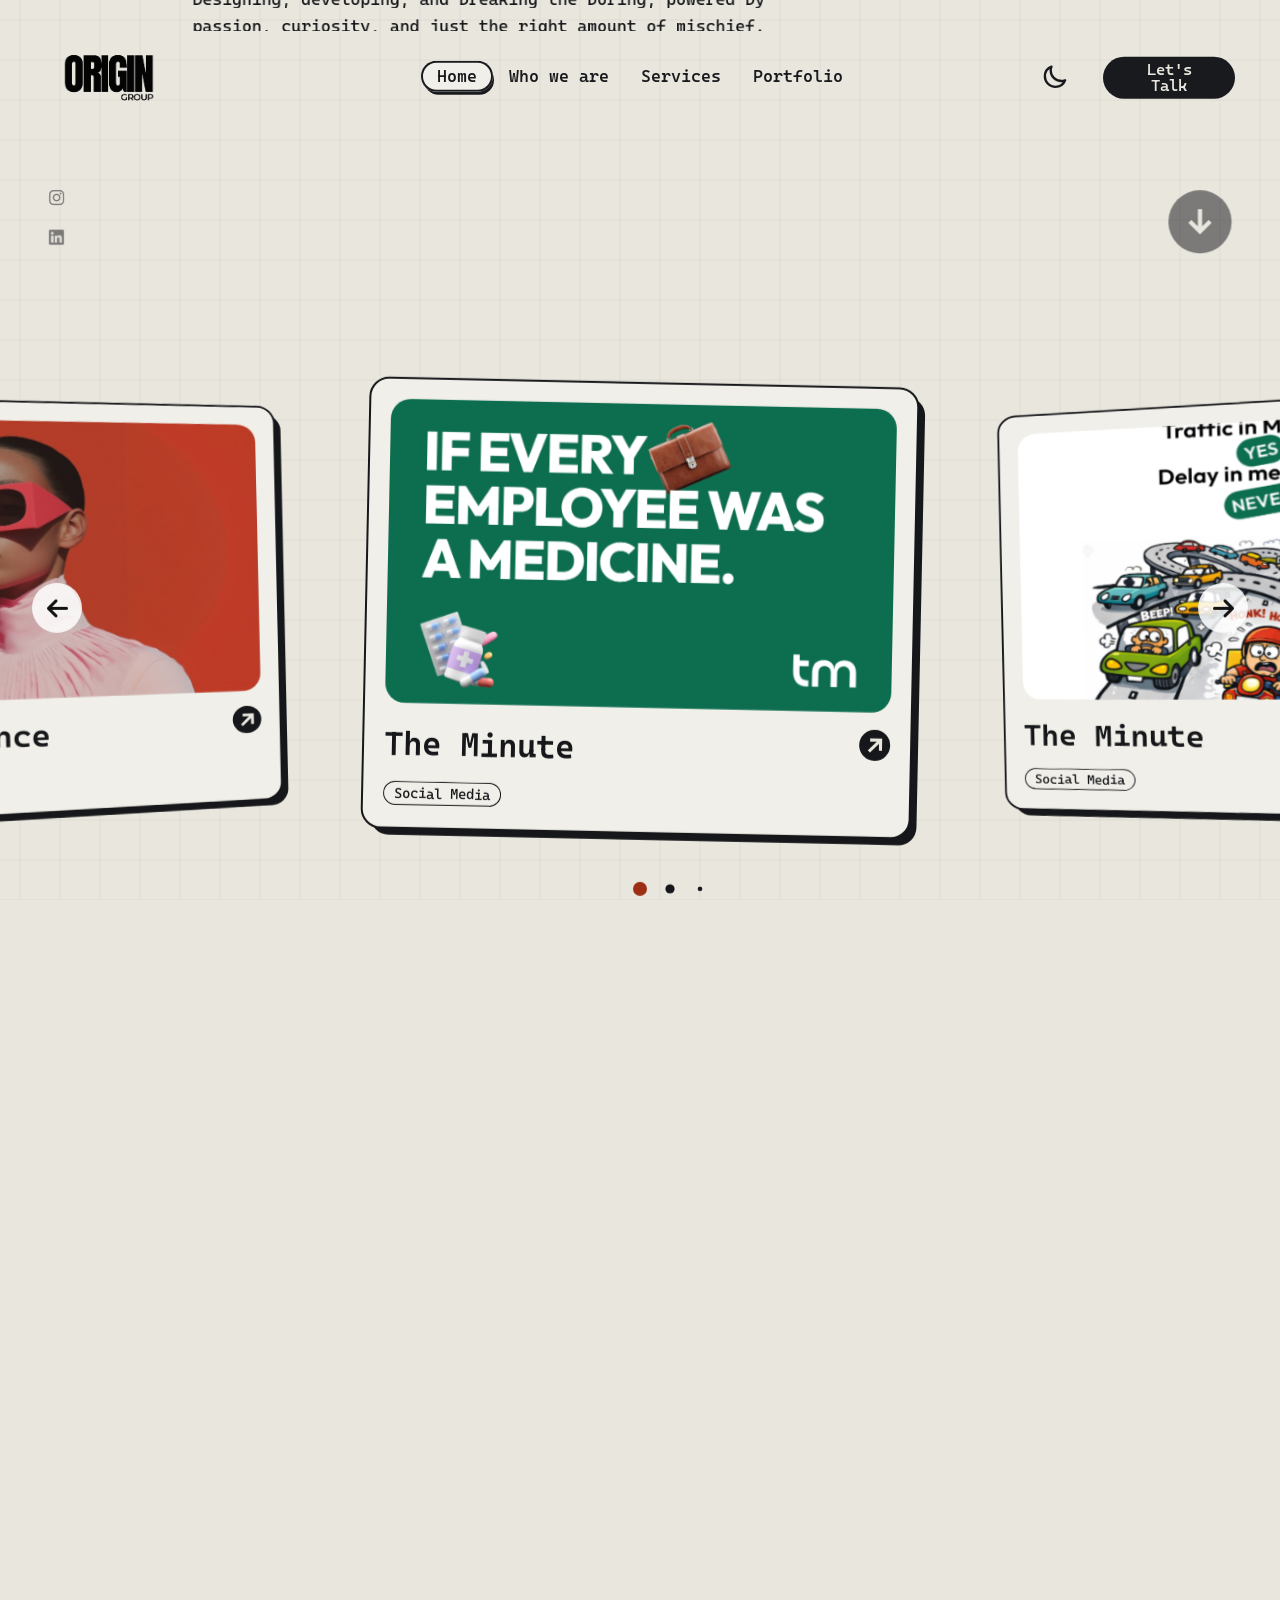
==== index.html @ a4a7948f "Initial commit" ====
<!DOCTYPE html>

<html lang="en">

<head>

	<!-- Title -->
	<title>Branding & Creative Agency in Mumbai | Origin Group</title>

	<!-- Meta -->
	<meta charset="utf-8">
	<meta name="title" content="Branding & Creative Agency in Mumbai | Origin Group">
	<meta name="description"
		content="Origin Group is a creative growth agency in Mumbai, blending branding, web design, SEO, and digital marketing to elevate brands and drive measurable growth.">
	<meta name="keywords"
		content="Creative Agency Mumbai, Branding Agency, UI UX Design Agency, Social Media Marketing Agency, Digital Marketing Agency Mumbai, Website Development Company, Best Creative Agency in Mumbai">

	<!-- Mobile Meta -->
	<meta name="viewport" content="width=device-width, initial-scale=1, shrink-to-fit=no">

	<meta name="google-site-verification" content="oLWaTFaHwxaV_ddoBIVTbAMyzyRZaG8RXQToFwlbGrQ" />

	<script type="application/ld+json">
{
  "@context": "https://schema.org",
  "@type": "Organization",
  "name": "Origin Group",
  "url": "https://origingroup.agency/",
  "logo": "https://origingroup.agency/assets/img/logo/OG%20Logo%20B.png",
  "contactPoint": {
    "@type": "ContactPoint",
    "telephone": "+918779620308",
    "contactType": "customer service",
    "contactOption": "TollFree",
    "areaServed": "IN",
    "availableLanguage": ["en","Hindi"]
  },
  "sameAs": [
    "https://www.instagram.com/origingroupin/",
    "https://www.linkedin.com/showcase/origingroupin/"
  ]
}
</script>





	<link rel="shortcut icon" href="/assets/img/ogfav.png" type="image/x-icon">
	<link rel="icon" href="/assets/img/ogfav.png" type="image/x-icon">

	<!-- Google fonts (https://fonts.google.com/) -->
	<link rel="preconnect" href="https://fonts.googleapis.com">
	<link rel="preconnect" href="https://fonts.gstatic.com" crossorigin>
	<link href="https://fonts.googleapis.com/css2?family=Cascadia+Mono:wght@200..700&display=swap" rel="stylesheet">
	<!-- Body font -->

	<!-- Libs and Plugins CSS -->
	<link rel="stylesheet" href="assets/vendor/fontawesome/css/all.min.css">
	<!-- Font Icons CSS (https://fontawesome.com) Free version! -->
	<link rel="stylesheet" href="assets/vendor/fancybox/css/fancybox.css">
	<!-- Fancybox (lightbox) JS (https://fancyapps.com/) -->
	<link rel="stylesheet" href="assets/vendor/swiper/css/swiper-bundle.min.css">
	<!-- Swiper CSS (https://swiperjs.com/) -->

	<!-- Master CSS -->
	<link rel="stylesheet" href="assets/css/helper.css">
	<link rel="stylesheet" href="assets/css/elements.css">
	<link rel="stylesheet" href="assets/css/theme.css">

	<!-- Light style CSS -->
	<link rel="stylesheet" href="assets/css/theme-dark.css">

</head>


<body id="body" class="tt-transition tt-magic-cursor tt-smooth-scroll"
	style="--tt-bg-pattern: url('../img/bg-pattern.png');">


	<main id="body-inner">

		<div id="tt-page-transition">
			<div class="tt-ptr-overlay-top"></div>
			<div class="tt-ptr-overlay-bottom"></div>
			<div class="tt-ptr-preloader">
				<div class="tt-ptr-prel-content">
					<img src="assets/img/logo/OG Logo W.png" class="tt-ptr-prel-image" alt="Logo">
				</div>
			</div>
		</div>

		<div id="magic-cursor">
			<div id="ball"></div>
		</div>


		<div id="tt-content-wrap">


			<header id="tt-header" class="tt-header-alter tt-header-scroll tt-header-filled">
				<div class="tt-header-inner">

					<div class="tt-header-col tt-header-col-left">

						<div class="tt-logo">
							<a href="index.html" class="tt-magnetic-item">
								<img src="assets/img/logo/OG Logo W.png" class="tt-logo-light" alt="Logo">
								<img src="assets/img/logo/OG Logo B.png" class="tt-logo-dark" alt="Logo">
							</a>
						</div>

					</div>

					<div class="tt-header-col tt-header-col-center">

						<nav class="tt-main-menu tt-m-menu-center">
							<div class="tt-main-menu-holder">
								<div class="tt-main-menu-inner">
									<div class="tt-main-menu-content">

										<ul class="tt-main-menu-list">

											<li class="active"><a href="/index.html">Home</a></li>
											<li><a href="/who-we-are.html">Who we are</a></li>
											<li><a href="/services.html">Services</a></li>
											<li><a href="/portfolio.html">Portfolio</a></li>


										</ul>

									</div>
								</div>
							</div>

						</nav>

					</div>

					<div class="tt-header-col tt-header-col-right">

						<!-- Begin mobile menu toggle button (for "tt-main-menu") -->
						<div id="tt-m-menu-toggle-btn-wrap">
							<div class="tt-m-menu-toggle-btn-text">
								<span class="tt-m-menu-text-menu">Menu</span>
								<span class="tt-m-menu-text-close">Close</span>
							</div>
							<div class="tt-m-menu-toggle-btn-holder">
								<a href="#" class="tt-m-menu-toggle-btn"><span></span></a>
							</div>
						</div>
						<!-- End mobile menu toggle button -->

						<!-- Begin header button (hidden on small screens!) -->
						<a href="/contact.html" class="tt-btn tt-btn-secondary hide-from-xlg tt-magnetic-item">
							<span data-hover="Let's Talk">Let's Talk</span>
						</a>
						<!-- End header button -->

						<!-- Begin style switch button -->
						<div class="tt-style-switch">
							<div class="tt-style-switch-inner tt-magnetic-item">
								<div class="tt-stsw-light">
									<svg viewBox="0 0 24 24" fill="none" xmlns="http://www.w3.org/2000/svg">
										<path
											d="M3.32031 11.6835C3.32031 16.6541 7.34975 20.6835 12.3203 20.6835C16.1075 20.6835 19.3483 18.3443 20.6768 15.032C19.6402 15.4486 18.5059 15.6834 17.3203 15.6834C12.3497 15.6834 8.32031 11.654 8.32031 6.68342C8.32031 5.50338 8.55165 4.36259 8.96453 3.32996C5.65605 4.66028 3.32031 7.89912 3.32031 11.6835Z"
											stroke-width="2" stroke-linecap="round" stroke-linejoin="round"></path>
									</svg>
								</div>
								<div class="tt-stsw-dark">
									<svg viewBox="0 0 24 24" fill="none" xmlns="http://www.w3.org/2000/svg">
										<circle cx="12" cy="12" r="5" stroke-width="2"></circle>
										<path d="M12 2V4" stroke-width="2" stroke-linecap="round"></path>
										<path d="M12 20V22" stroke-width="2" stroke-linecap="round"></path>
										<path d="M4 12L2 12" stroke-width="2" stroke-linecap="round"></path>
										<path d="M22 12L20 12" stroke-width="2" stroke-linecap="round"></path>
										<path d="M19.7778 4.22266L17.5558 6.25424" stroke-width="2"
											stroke-linecap="round"></path>
										<path d="M4.22217 4.22266L6.44418 6.25424" stroke-width="2"
											stroke-linecap="round"></path>
										<path d="M6.44434 17.5557L4.22211 19.7779" stroke-width="2"
											stroke-linecap="round"></path>
										<path d="M19.7778 19.7773L17.5558 17.5551" stroke-width="2"
											stroke-linecap="round"></path>
									</svg>
								</div>
							</div>
						</div>
						<!-- End style switch button -->

					</div> <!-- /.header-col -->
				</div> <!-- /.header-inner -->
			</header>
			<!-- End header -->

			<div id="page-header" class="ph-full ph-full-m ph-cap-xlg ph-image-parallax ph-caption-parallax">

				<div class="ph-image-trail ph-itr-full">
					<img class="ph-itr-img" src="assets/img/img-trail/img-trail-1-600.png" alt="Image">
					<img class="ph-itr-img" src="assets/img/img-trail/img-trail-2-600.png" alt="Image">
					<img class="ph-itr-img" src="assets/img/img-trail/img-trail-3-600.png" alt="Image">
					<img class="ph-itr-img" src="assets/img/img-trail/img-trail-4-600.png" alt="Image">
					<img class="ph-itr-img" src="assets/img/img-trail/img-trail-5-600.png" alt="Image">
					<img class="ph-itr-img" src="assets/img/img-trail/img-trail-6-600.png" alt="Image">
					<img class="ph-itr-img" src="assets/img/img-trail/img-trail-7-600.png" alt="Image">
					<img class="ph-itr-img" src="assets/img/img-trail/img-trail-8-600.png" alt="Image">
					<img class="ph-itr-img" src="assets/img/img-trail/img-trail-9-600.png" alt="Image">
					<img class="ph-itr-img" src="assets/img/img-trail/img-trail-10-600.png" alt="Image">
				</div>
				<!-- End image trail effect -->

				<!-- Begin page header inner
					============================= -->
				<div class="page-header-inner">

					<div class="ph-caption">
						<div class="ph-caption-inner">
							<h2 class="ph-caption-subtitle">( Origin )</h2>
							<h1 class="ph-caption-title">We Don't Just Build Brands. We Build Obsessions.</h1>
							<div class="ph-caption-description max-width-700">
								Designing, developing, and breaking the boring, powered by passion, curiosity, and just
								the right amount of mischief.
							</div>
						</div> <!-- /.ph-caption-inner -->
					</div> <!-- /.ph-caption -->

				</div>
				<!-- End page header inner -->

				<!-- Begin page header social buttons
					====================================== -->
				<div class="ph-social">

					<div class="tt-social-buttons">
						<ul>
							<li><a href="https://www.instagram.com/origingroupin/" class="tt-magnetic-item"
									target="_blank" rel="noopener"><i class="fa-brands fa-instagram"></i></a></li>
							<li><a href="https://www.linkedin.com/showcase/origingroupin/" class="tt-magnetic-item"
									target="_blank" rel="noopener"><i class="fa-brands fa-linkedin"></i></a></li>
						</ul>
					</div>
					<!-- End page header social buttons -->

				</div>
				<!-- End social buttons -->

				<!-- Begin scroll down button 
					============================== -->
				<div class="tt-scroll-down">
					<!-- Change "data-offset" to set scroll top offset if needed -->
					<a href="#tt-page-content" class="tt-sd-inner tt-magnetic-item" data-offset="0">
						<div class="tt-sd-arrow">
							<svg xmlns="http://www.w3.org/2000/svg" viewBox="0 0 24 24">
								<path
									d="M13.025 1l-2.847 2.828 6.176 6.176h-16.354v3.992h16.354l-6.176 6.176 2.847 2.828 10.975-11z">
								</path>
							</svg>
						</div>
					</a>
				</div>
				<!-- End scroll down button -->

			</div>
			<!-- End page header -->

			<div id="tt-page-content">


				<div class="tt-section">
					<div class="tt-section-inner">

						<div class="tt-portfolio-carousel tt-pci-boxed tt-pci-tilted tt-anim-fadeinup" data-loop="true"
							data-speed="900" data-simulate-touch="true" data-pagination-type="bullets">

							<!-- Begin swiper container -->
							<div class="swiper">

								<!-- Begin swiper wrapper (required) -->
								<div class="swiper-wrapper">

									<!-- Begin swiper slide 
										======================== -->
									<div class="swiper-slide">

										<div class="tt-portfolio-carousel-item">
											<div class="tt-pci-item-inner">
												<a href="https://www.instagram.com/p/DamdM1gF8QR/?hl=en&img_index=1"
													target="_blank" class="tt-pci-image" data-cursor="View<br>Project">
													<!-- The recommended maximum image width is 1200px -->
													<img src="assets/img/portfolio/tm1.png" loading="lazy" alt="Image">
													<div class="swiper-lazy-preloader"></div>
												</a> <!-- /.tt-pci-image -->
												<div class="tt-pci-info">
													<h2 class="tt-pci-title"><a
															href="https://www.instagram.com/p/DamdM1gF8QR/?hl=en&img_index=1"
															target="_blank">The Minute</a></h2>
													<a href="https://www.instagram.com/p/DamdM1gF8QR/?hl=en&img_index=1"
														target="_blank" class="tt-pci-icon">
														<svg xmlns="http://www.w3.org/2000/svg" viewBox="0 0 24 24">
															<path
																d="M13.025 1l-2.847 2.828 6.176 6.176h-16.354v3.992h16.354l-6.176 6.176 2.847 2.828 10.975-11z">
															</path>
														</svg>
													</a> <!-- /.tt-pci-icon -->
													<div class="tt-pci-categories">
														<a href="https://www.instagram.com/p/DamdM1gF8QR/?hl=en&img_index=1"
															target="_blank" class="tt-pci-category">Social Media</a>
														<!-- <a href="" class="tt-pci-category">Varia</a> -->
													</div> <!-- /.tt-pci-categories -->
												</div> <!-- /.tt-pci-info -->
											</div> <!-- /.tt-pci-item-inner -->
										</div> <!-- /.tt-portfolio-carousel-item -->

									</div>
									<!-- End swiper slide -->

									<!-- Begin swiper slide 
										======================== -->
									<div class="swiper-slide">

										<div class="tt-portfolio-carousel-item">
											<div class="tt-pci-item-inner">
												<a href="https://www.instagram.com/p/DV7zSHtjvyE/?hl=en" target="_blank"
													class="tt-pci-image" data-cursor="View<br>Project">
													<!-- The recommended maximum image width is 1200px -->
													<img src="assets/img/portfolio/tm2.png" loading="lazy" alt="Image">
													<div class="swiper-lazy-preloader"></div>
												</a> <!-- /.tt-pci-image -->
												<div class="tt-pci-info">
													<h2 class="tt-pci-title"><a
															href="https://www.instagram.com/p/DV7zSHtjvyE/?hl=en"
															target="_blank">The Minute</a></h2>
													<a href="https://www.instagram.com/p/DV7zSHtjvyE/?hl=en"
														target="_blank" class="tt-pci-icon">
														<svg xmlns="http://www.w3.org/2000/svg" viewBox="0 0 24 24">
															<path
																d="M13.025 1l-2.847 2.828 6.176 6.176h-16.354v3.992h16.354l-6.176 6.176 2.847 2.828 10.975-11z">
															</path>
														</svg>
													</a> <!-- /.tt-pci-icon -->
													<div class="tt-pci-categories">
														<a href="https://www.instagram.com/p/DV7zSHtjvyE/?hl=en"
															target="_blank" class="tt-pci-category">Social Media</a>
													</div> <!-- /.tt-pci-categories -->
												</div> <!-- /.tt-pci-info -->
											</div> <!-- /.tt-pci-item-inner -->
										</div> <!-- /.tt-portfolio-carousel-item -->

									</div>
									<!-- End swiper slide -->

									<!-- Begin swiper slide 
										======================== -->
									<div class="swiper-slide">

										<div class="tt-portfolio-carousel-item">
											<div class="tt-pci-item-inner">
												<a href="single-project-3.html" class="tt-pci-video"
													data-cursor="View<br>Project">
													<video loop muted preload="metadata"
														poster="assets/vids/video-1/video-1.jpg">
														<source src="assets/vids/placeholder.mp4"
															data-src="assets/vids/video-1/video-1.mp4" type="video/mp4">
														<source src="assets/vids/placeholder.webm"
															data-src="assets/vids/video-1/video-1.webm"
															type="video/webm">
													</video>
													<div class="swiper-lazy-preloader"></div>
												</a> <!-- /.tt-pci-image -->
												<div class="tt-pci-info">
													<h2 class="tt-pci-title"><a href="single-project-3.html">Virtual
															Glam</a></h2>
													<a href="single-project-3.html" class="tt-pci-icon">
														<svg xmlns="http://www.w3.org/2000/svg" viewBox="0 0 24 24">
															<path
																d="M13.025 1l-2.847 2.828 6.176 6.176h-16.354v3.992h16.354l-6.176 6.176 2.847 2.828 10.975-11z">
															</path>
														</svg>
													</a> <!-- /.tt-pci-icon -->
													<div class="tt-pci-categories">
														<a href="portfolio-category.html"
															class="tt-pci-category">Digital</a>
														<!-- <a href="" class="tt-pci-category">Varia</a> -->
													</div> <!-- /.tt-pci-categories -->
												</div> <!-- /.tt-pci-info -->
											</div> <!-- /.tt-pci-item-inner -->
										</div> <!-- /.tt-portfolio-carousel-item -->

									</div>
									<!-- End swiper slide -->

									<!-- Begin swiper slide 
										======================== -->
									<div class="swiper-slide">

										<div class="tt-portfolio-carousel-item">
											<div class="tt-pci-item-inner">
												<a href="single-project-4.html" class="tt-pci-image"
													data-cursor="View<br>Project">
													<!-- The recommended maximum image width is 1200px -->
													<img src="assets/img/portfolio/1200/portfolio-4-1200.jpg"
														loading="lazy" alt="Image">
													<div class="swiper-lazy-preloader"></div>
												</a> <!-- /.tt-pci-image -->
												<div class="tt-pci-info">
													<h2 class="tt-pci-title"><a href="single-project-4.html">Alfa
															Race</a></h2>
													<a href="single-project-4.html" class="tt-pci-icon">
														<svg xmlns="http://www.w3.org/2000/svg" viewBox="0 0 24 24">
															<path
																d="M13.025 1l-2.847 2.828 6.176 6.176h-16.354v3.992h16.354l-6.176 6.176 2.847 2.828 10.975-11z">
															</path>
														</svg>
													</a> <!-- /.tt-pci-icon -->
													<div class="tt-pci-categories">
														<a href="portfolio-category.html"
															class="tt-pci-category">Artistic</a>
														<!-- <a href="" class="tt-pci-category">Varia</a> -->
													</div> <!-- /.tt-pci-categories -->
												</div> <!-- /.tt-pci-info -->
											</div> <!-- /.tt-pci-item-inner -->
										</div> <!-- /.tt-portfolio-carousel-item -->

									</div>
									<!-- End swiper slide -->

									<!-- Begin swiper slide 
										======================== -->
									<div class="swiper-slide">

										<div class="tt-portfolio-carousel-item">
											<div class="tt-pci-item-inner">
												<a href="single-project-5.html" class="tt-pci-image"
													data-cursor="View<br>Project">
													<!-- The recommended maximum image width is 1200px -->
													<img src="assets/img/portfolio/1200/portfolio-5-1200.jpg"
														loading="lazy" alt="Image">
													<div class="swiper-lazy-preloader"></div>
												</a> <!-- /.tt-pci-image -->
												<div class="tt-pci-info">
													<h2 class="tt-pci-title"><a href="single-project-5.html">Modern
															Elegance</a></h2>
													<a href="single-project-5.html" class="tt-pci-icon">
														<svg xmlns="http://www.w3.org/2000/svg" viewBox="0 0 24 24">
															<path
																d="M13.025 1l-2.847 2.828 6.176 6.176h-16.354v3.992h16.354l-6.176 6.176 2.847 2.828 10.975-11z">
															</path>
														</svg>
													</a> <!-- /.tt-pci-icon -->
													<div class="tt-pci-categories">
														<a href="portfolio-category.html"
															class="tt-pci-category">Branding</a>
														<!-- <a href="" class="tt-pci-category">Varia</a> -->
													</div> <!-- /.tt-pci-categories -->
												</div> <!-- /.tt-pci-info -->
											</div> <!-- /.tt-pci-item-inner -->
										</div> <!-- /.tt-portfolio-carousel-item -->

									</div>
									<!-- End swiper slide -->

								</div>
								<!-- End swiper wrapper -->

							</div>
							<!-- End swiper container -->


							<!-- Portfolio carousel navigation (arrows) -->
							<div class="tt-pci-nav-prev">
								<div class="tt-pci-nav-arrow tt-magnetic-item"></div>
							</div>
							<div class="tt-pci-nav-next">
								<div class="tt-pci-nav-arrow tt-magnetic-item"></div>
							</div>

							<!-- Portfolio carousel pagination -->
							<div class="tt-pci-pagination tt-hide-cursor"></div>

						</div>
						<!-- End portfolio carousel -->

					</div> <!-- /.tt-section-inner -->
				</div>
				<!-- End tt-section -->


				<div class="tt-section no-padding-bottom">
					<div class="tt-section-inner tt-wrap">

						<div class="tt-heading tt-heading-center tt-heading-lg">
							<h3 class="tt-heading-subtitle tt-anim-lines">( Why us? )</h3>
							<h2 class="tt-heading-title tt-anim-lines">More than an agency. We're your creative partner,
								growth strategist, and biggest supporter.</h2>
							<!-- You can use <br> to break a text line if needed -->
							<p class="max-width-600 tt-anim-lines">We transform ideas into impactful experiences by
								blending strategy, design, technology, and marketing under one roof.</p>

							<a href="/who-we-are.html"
								class="tt-btn tt-btn-secondary tt-btn-round tt-magnetic-item tt-anim-fadeinup">
								<span data-hover="More">More</span>
							</a>
						</div>
						<!-- End tt-Heading -->

					</div> <!-- /.tt-section-inner -->
				</div>
				<!-- End tt-section -->


				<div class="tt-section no-padding">
					<div class="tt-section-inner">

						<div class="tt-clipper">
							<a href="assets/vids/teminutead1.mp4" class="tt-clipper-inner" data-cursor="Play<br>Reel"
								data-fancybox data-caption="Our awesome showreel. :)">

								<!-- Clipper background (video) -->
								<div class="tt-clipper-bg">
									<video loop muted autoplay playsinline preload="metadata"
										poster="assets/vids/video-showreel/video-showreel.jpg">
										<source src="assets/vids/placeholder.mp4" data-src="assets/teminutead1.mp4"
											type="video/mp4">
										<source src="assets/vids/placeholder.webm"
											data-src="assets/vids/teminutead1.mp4" type="video/webm">
									</video>
								</div>

								<div class="tt-clipper-content">

									<!-- Clipper button (for mobile devices only!) -->
									<div class="tt-clipper-btn">
										<i class="fa-solid fa-play"></i>
									</div>

								</div> <!-- /.tt-clipper-content -->
							</a>
						</div>
						<!-- End clipper -->

					</div> <!-- /.tt-section-inner -->
				</div>
				<!-- End tt-section -->


				<div class="tt-section no-padding-bottom">
					<div class="tt-section-inner tt-wrap">

						<div class="tt-heading tt-heading-xxxlg tt-heading-center">
							<h3 class="tt-heading-subtitle tt-anim-lines">( What We Do )</h3>
							<h2 class="tt-heading-title tt-anim-characters">Services</h2>
							<!-- You can use <br> to break a text line if needed -->
							<p class="max-width-600 tt-anim-lines">End-to-end digital services that elevate your online
								presence, connect you with your audience, and turn ideas into real, impactful results.
							</p>
						</div>
						<!-- End tt-Heading -->

					</div> <!-- /.tt-section-inner -->
				</div>
				<!-- End tt-section -->

				<div class="tt-section">
					<div class="tt-section-inner">

						<div class="tt-accordion tt-acc-xlg tt-acc-counter tt-acc-borders">

							<div class="tt-accordion-item tt-anim-fadeinup">
								<div class="tt-accordion-heading">
									<div class="tt-acc-head cursor-alter">
										<div class="tt-acc-head-inner">
											<h3 class="tt-acc-head-title">Digital Strategy</h3>
										</div>
									</div>
									<div class="tt-accordion-caret">
										<div class="tt-accordion-caret-inner tt-magnetic-item">
											<svg xmlns="http://www.w3.org/2000/svg" viewBox="0 0 24 24">
												<path
													d="M13.025 1l-2.847 2.828 6.176 6.176h-16.354v3.992h16.354l-6.176 6.176 2.847 2.828 10.975-11z">
												</path>
											</svg>
										</div> <!-- /.tt-accordion-caret-inner -->
									</div> <!-- /.tt-accordion-caret -->
								</div> <!-- /.tt-accordion-heading -->

								<!-- Use class "is-open" to make this content open by default. Max width class is optional. -->
								<div class="tt-accordion-content max-width-1600">

									<div class="tt-row">
										<div class="tt-col-lg-8">

											<p>We don't believe in throwing ideas at the wall and hoping something
												sticks. We dig into the data, understand your audience, spy (ethically
												😉) on the competition, and build a strategy that's designed to win.</p>

											<p>From boosting your online presence to turning clicks into loyal
												customers, every move is backed by insights, creativity, and clear
												goals. No guesswork. No fluff. Just smart strategies that help your
												brand grow, connect, and stand out where it matters most.</p>

										</div> <!-- /.tt-col -->
									</div> <!-- /.tt-row -->

								</div> <!-- /.tt-accordion-content -->
							</div> <!-- /.tt-accordion-item -->

							<div class="tt-accordion-item tt-anim-fadeinup">
								<div class="tt-accordion-heading">
									<div class="tt-acc-head cursor-alter">
										<div class="tt-acc-head-inner">
											<h3 class="tt-acc-head-title">Branding &amp; Identity</h3>
										</div>
									</div>
									<div class="tt-accordion-caret">
										<div class="tt-accordion-caret-inner tt-magnetic-item">
											<svg xmlns="http://www.w3.org/2000/svg" viewBox="0 0 24 24">
												<path
													d="M13.025 1l-2.847 2.828 6.176 6.176h-16.354v3.992h16.354l-6.176 6.176 2.847 2.828 10.975-11z">
												</path>
											</svg>
										</div> <!-- /.tt-accordion-caret-inner -->
									</div> <!-- /.tt-accordion-caret -->
								</div> <!-- /.tt-accordion-heading -->

								<!-- Use class "is-open" to make this content open by default. Max width class is optional. -->
								<div class="tt-accordion-content max-width-1600">

									<div class="tt-row">
										<div class="tt-col-lg-8">

											<p>We create bold, memorable identities that capture who you are and why
												people should care. From logos, colors, and typography to brand voice,
												messaging, and personality, we shape every detail into one cohesive
												story that feels authentic and unforgettable.</p>

											<p>Whether you're launching your first big idea or giving your brand the
												glow-up it deserves, we'll build an identity that stands out, sparks
												conversations, and stays in people's minds long after they've scrolled
												away. ✨</p>

										</div> <!-- /.tt-col -->
									</div> <!-- /.tt-row -->

								</div> <!-- /.tt-accordion-content -->
							</div> <!-- /.tt-accordion-item -->

							<div class="tt-accordion-item tt-anim-fadeinup">
								<div class="tt-accordion-heading">
									<div class="tt-acc-head cursor-alter">
										<div class="tt-acc-head-inner">
											<h3 class="tt-acc-head-title">UI / UX Design</h3>
										</div>
									</div>
									<div class="tt-accordion-caret">
										<div class="tt-accordion-caret-inner tt-magnetic-item">
											<svg xmlns="http://www.w3.org/2000/svg" viewBox="0 0 24 24">
												<path
													d="M13.025 1l-2.847 2.828 6.176 6.176h-16.354v3.992h16.354l-6.176 6.176 2.847 2.828 10.975-11z">
												</path>
											</svg>
										</div> <!-- /.tt-accordion-caret-inner -->
									</div> <!-- /.tt-accordion-caret -->
								</div> <!-- /.tt-accordion-heading -->

								<!-- Use class "is-open" to make this content open by default. Max width class is optional. -->
								<div class="tt-accordion-content max-width-1600">

									<div class="tt-row">
										<div class="tt-col-lg-8">

											<p>We design digital experiences that are clean, intuitive, and impossible
												to ignore. Every screen, button, and interaction is crafted with real
												users in mind, making websites, apps, and platforms that are easy to
												navigate, enjoyable to use, and built to convert.</p>

											<p>From the first wireframe to the final pixel, we blend creativity with
												usability to create experiences that don't just impress, they keep
												people
												coming back. Because when design feels natural, great results follow. 🚀
											</p>

										</div> <!-- /.tt-col -->
									</div> <!-- /.tt-row -->

								</div> <!-- /.tt-accordion-content -->
							</div> <!-- /.tt-accordion-item -->

							<div class="tt-accordion-item tt-anim-fadeinup">
								<div class="tt-accordion-heading">
									<div class="tt-acc-head cursor-alter">
										<div class="tt-acc-head-inner">
											<h3 class="tt-acc-head-title">Web Design & Development</h3>
										</div>
									</div>
									<div class="tt-accordion-caret">
										<div class="tt-accordion-caret-inner tt-magnetic-item">
											<svg xmlns="http://www.w3.org/2000/svg" viewBox="0 0 24 24">
												<path
													d="M13.025 1l-2.847 2.828 6.176 6.176h-16.354v3.992h16.354l-6.176 6.176 2.847 2.828 10.975-11z">
												</path>
											</svg>
										</div> <!-- /.tt-accordion-caret-inner -->
									</div> <!-- /.tt-accordion-caret -->
								</div> <!-- /.tt-accordion-heading -->

								<!-- Use class "is-open" to make this content open by default. Max width class is optional. -->
								<div class="tt-accordion-content max-width-1600">

									<div class="tt-row">
										<div class="tt-col-lg-8">

											<p>We build fast, responsive, and beautifully crafted websites that turn
												visitors into customers. Whether it's a sleek portfolio, a business
												website, or a powerful e-commerce store, every page is designed to
												reflect your brand, tell your story, and drive real results.
											</p>

											<p>From pixel-perfect design and seamless navigation to lightning-fast
												performance and flawless experiences across every device, we obsess over
												the details so your audience doesn't have to. The result? A website
												that's as smart as it is stunning.</p>

										</div> <!-- /.tt-col -->

									</div> <!-- /.tt-row -->

								</div> <!-- /.tt-accordion-content -->
							</div> <!-- /.tt-accordion-item -->

							<div class="tt-accordion-item tt-anim-fadeinup">
								<div class="tt-accordion-heading">
									<div class="tt-acc-head cursor-alter">
										<div class="tt-acc-head-inner">
											<h3 class="tt-acc-head-title">Product Design</h3>
										</div>
									</div>
									<div class="tt-accordion-caret">
										<div class="tt-accordion-caret-inner tt-magnetic-item">
											<svg xmlns="http://www.w3.org/2000/svg" viewBox="0 0 24 24">
												<path
													d="M13.025 1l-2.847 2.828 6.176 6.176h-16.354v3.992h16.354l-6.176 6.176 2.847 2.828 10.975-11z">
												</path>
											</svg>
										</div> <!-- /.tt-accordion-caret-inner -->
									</div> <!-- /.tt-accordion-caret -->
								</div> <!-- /.tt-accordion-heading -->

								<!-- Use class "is-open" to make this content open by default. Max width class is optional. -->
								<div class="tt-accordion-content max-width-1600">

									<div class="tt-row">
										<div class="tt-col-lg-8">

											<p>We turn ideas into products people genuinely love to use. By combining
												user research, smart problem-solving, and beautiful design, we create
												experiences that feel intuitive, solve real challenges, and deliver
												lasting value.</p>

											<p>From the first sketch to the final prototype, every decision is driven by
												your users and your business goals. Whether it's a digital product,
												mobile app, SaaS platform, or a physical innovation, we design products
												that don't just look great, they work brilliantly.</p>

										</div> <!-- /.tt-col -->
									</div> <!-- /.tt-row -->

								</div> <!-- /.tt-accordion-content -->
							</div> <!-- /.tt-accordion-item -->

						</div>
						<!-- End accordion -->

					</div> <!-- /.tt-section-inner -->
				</div>
				<!-- End tt-section -->


				<!-- =======================
					///// Begin tt-section /////
					============================ 
					* You can use padding classes if needed. For example "padding-top-xlg-150", "padding-bottom-xlg-150", "no-padding-top", "no-padding-bottom", etc.
					* You can use classes "border-top" and "border-bottom" if needed. 
					* Note: Each situation may be different and each section may need different classes according to your needs. More info about helper classes can be found in the file "helper.css".
					-->
				<div class="tt-section">
					<div class="tt-section-inner tt-wrap max-width-1400">

						<!-- Begin sticker
							=================== -->
						<div class="tt-sticker">

							<div class="tt-row tt-lg-row-reverse">
								<!-- Use class "tt-lg-row-reverse" to reverce layout -->
								<div class="tt-col-lg-4 margin-bottom-40">

									<!-- Begin sticky element
										========================== -->
									<div class="tt-sticker-sticky tt-sticky-element">

										<!-- Begin tt-Heading 
											====================== 
											* Use class "tt-heading-xsm", "tt-heading-sm", "tt-heading-lg", "tt-heading-xlg", "tt-heading-xxlg" or "tt-heading-xxxlg" to set caption size (no class = default size).
											* Use class "tt-heading-center" to align tt-Heading to center.
											* Use prepared helper class "max-width-*" to add custom width if needed. Example: "max-width-800". More info about helper classes can be found in the file "helper.css".
											-->
										<div class="tt-heading tt-heading-xlg">
											<h3 class="tt-heading-subtitle tt-anim-lines">( Testimonials )</h3>
											<h2 class="tt-heading-title tt-anim-characters">What<br> They<br> Say</h2>
											<!-- You can use <br> to break a text line if needed -->
										</div>
										<!-- End tt-Heading -->

										<p class="tt-anim-lines">Genuine words from the people we have had the pleasure
											to work with.</p>

										<!--	<a href="testimonials.html"
											class="tt-btn tt-btn-secondary tt-magnetic-item margin-top-20 tt-anim-fadeinup">
											<span data-hover="Read All Testimonials">Read All Testimonials</span>
										</a> -->

									</div>
									<!-- End sticky element -->

								</div> <!-- /.tt-col -->

								<div class="tt-col-lg-1">
								</div> <!-- /.tt-col -->

								<div class="tt-col-lg-7">

									<!-- Begin sticker scroller
										============================ -->
									<div class="tt-sticker-scroller">

										<!-- Begin testimonials list
											============================= 
											* Use class "tt-tli-lg" or "tt-tli-xlg" to set item size.
											* Use class "tt-tli-boxed" to enable item boxed style.
											* Use class "tt-tli-tilted" to enable item tilted style.
											-->
										<div class="tt-testimonials-list tt-tli-lg">

											<!-- Begin testimonials list item 
												==================================
												* Use class "tt-tli-reverse-color" to enable reversed colors.
												-->
											<div class="tt-testimonials-list-item">
												<div class="tt-tli-inner">
													<blockquote class="open-quote">
														<cite>Working with Origin Group was honestly one of the best
															decisions we made. They understood our vision from day one
															and brought it to life even better than we imagined.</cite>
														<footer><a href="https://themetorium.net/" class="tt-link"
																target="_blank" rel="noopener">Rahul Sharma</a></footer>
													</blockquote>
												</div> <!-- /.tt-tli-inner -->
											</div>
											<!-- End testimonials list item -->

											<!-- Begin testimonials list item 
												==================================
												* Use class "tt-tli-reverse-color" to enable reversed colors.
												-->
											<div class="tt-testimonials-list-item">
												<div class="tt-tli-inner">
													<blockquote class="open-quote">
														<cite>Our website finally feels like our brand. It's clean,
															fast, easy to use, and we've already started seeing more
															enquiries since the launch.</cite>
														<footer><a href="https://themetorium.net/" class="tt-link"
																target="_blank" rel="noopener">Kunal Singh Thakur</a>
														</footer>
													</blockquote>
												</div> <!-- /.tt-tli-inner -->
											</div>
											<!-- End testimonials list item -->

											<!-- Begin testimonials list item 
												==================================
												* Use class "tt-tli-reverse-color" to enable reversed colors.
												-->
											<div class="tt-testimonials-list-item">
												<div class="tt-tli-inner">
													<blockquote class="open-quote">
														<cite>The team didn't just design a logo, they helped us build
															an
															identity. Everything feels consistent, professional, and
															true to who we are.</cite>
														<footer><a href="https://themetorium.net/" class="tt-link"
																target="_blank" rel="noopener">Suraj Mehta</a></footer>
													</blockquote>
												</div> <!-- /.tt-tli-inner -->
											</div>
											<!-- End testimonials list item -->

											<!-- Begin testimonials list item 
												==================================
												* Use class "tt-tli-reverse-color" to enable reversed colors.
												-->
											<div class="tt-testimonials-list-item">
												<div class="tt-tli-inner">
													<blockquote class="open-quote">
														<cite>What stood out the most was how involved they were
															throughout the project. They listened, gave honest advice,
															and genuinely cared about getting the best result.</cite>
														<footer><a href="https://themetorium.net/" class="tt-link"
																target="_blank" rel="noopener">Karan Lokhande</a>
														</footer>
													</blockquote>
												</div> <!-- /.tt-tli-inner -->
											</div>
											<!-- End testimonials list item -->

											<!-- Begin testimonials list item 
												==================================
												* Use class "tt-tli-reverse-color" to enable reversed colors.
												-->
											<div class="tt-testimonials-list-item">
												<div class="tt-tli-inner">
													<blockquote class="open-quote">
														<cite>It never felt like we were working with an agency. It felt
															like we had a creative team that was just as invested in our
															business as we were.</cite>
														<footer><a href="https://themetorium.net/" class="tt-link"
																target="_blank" rel="noopener">Lenin Fernandes</a>
														</footer>
													</blockquote>
												</div> <!-- /.tt-tli-inner -->
											</div>
											<!-- End testimonials list item -->

										</div>
										<!-- End testimonials list -->

									</div>
									<!-- End sticker scroller -->

								</div> <!-- /.tt-col -->
							</div> <!-- /.tt-row -->

						</div>
						<!-- End sticker -->

					</div> <!-- /.tt-section-inner -->
				</div>
				<!-- End tt-section -->


				<div class="tt-section no-padding">
					<div class="tt-section-inner">

						<!-- Begin crossed scrolling text 
							================================== -->
						<div class="tt-scrolling-text-crossed">
							<div class="tt-scrolling-text-crossed-inner">

								<div class="tt-scrolling-text scrt-dyn-separator scrt-color-reverse"
									data-scroll-speed="7" data-change-direction="true" data-opposite-direction="true">
									<div class="tt-scrt-inner">
										<div class="tt-scrt-content">

											<div class="tt-scrt-text">
												Highly motivated
												<span class="tt-scrt-separator">
													<svg xmlns="http://www.w3.org/2000/svg" viewBox="0 0 24 24">
														<path
															d="M13.025 1l-2.847 2.828 6.176 6.176h-16.354v3.992h16.354l-6.176 6.176 2.847 2.828 10.975-11z">
														</path>
													</svg>
												</span> <!-- /.tt-scrt-separator -->
											</div> <!-- /.tt-scrt-text -->

										</div> <!-- /.tt-scrt-content -->
									</div> <!-- /.tt-scrt-inner -->
								</div> <!-- /.tt-scrolling-text -->

								<div class="tt-scrolling-text scrt-dyn-separator" data-scroll-speed="7"
									data-change-direction="true">
									<div class="tt-scrt-inner">
										<div class="tt-scrt-content">

											<div class="tt-scrt-text">
												Bold Thinkers
												<span class="tt-scrt-separator">
													<svg xmlns="http://www.w3.org/2000/svg" viewBox="0 0 24 24">
														<path
															d="M13.025 1l-2.847 2.828 6.176 6.176h-16.354v3.992h16.354l-6.176 6.176 2.847 2.828 10.975-11z">
														</path>
													</svg>
												</span> <!-- /.tt-scrt-separator -->
											</div> <!-- /.tt-scrt-text -->

										</div> <!-- /.tt-scrt-content -->
									</div> <!-- /.tt-scrt-inner -->
								</div> <!-- /.tt-scrolling-text -->

							</div> <!-- /.tt-scrolling-text-crossed-inner -->
						</div>
						<!-- End crossed scrolling text -->

					</div> <!-- /.tt-section-inner -->
				</div>
				<!-- End tt-section -->



				<div class="tt-section padding-bottom-xlg-120">
					<div class="tt-section-inner tt-wrap">

						<div class="tt-heading tt-heading-xxlg tt-heading-center">
							<h3 class="tt-heading-subtitle tt-anim-lines">( Creative Power )</h3>
							<h2 class="tt-heading-title">
								<a href="/contact.html" class="tt-anim-characters" data-cursor="Contact">Time to Make
									Boring Illegal</a> <!-- You can use <br> to break a text line if needed -->
							</h2>
							<p class="tt-anim-lines">Let’s make something great together.</p>
						</div>
						<!-- End tt-Heading -->

					</div> <!-- /.tt-section-inner -->
				</div>
				<!-- End tt-section -->


			</div>
			<!-- End page content -->


			<!-- ======================
				///// Begin tt-footer /////
				=========================== -->
			<footer id="tt-footer" class="border-top">
				<div class="tt-footer-inner">

					<div class="tt-row">
						<div class="tt-col-xxl-6 tt-col-xl-12">
							<div class="tt-footer-widget">
								<h2>Ready to push<br> beyond limits?</h2>
								<a href="/contact.html" class="tt-btn tt-btn-secondary tt-magnetic-item">
									<span data-hover="Let's Connect">Let's Connect</span>
									<span class="tt-btn-icon"><i class="fa-regular fa-envelope"></i></span>
								</a>
							</div> <!-- /.tt-footer-widget -->
						</div> <!-- /.tt-col -->

						<div class="tt-col-xxl-2 tt-col-md-4">
							<div class="tt-footer-widget">
								<h3 class="tt-footer-widget-heading">Menu</h3>
								<ul class="tt-footer-widget-list">
									<li><a href="/index.html" class="tt-link">Home</a></li>
									<li><a href="/who-we-are.html" class="tt-link">Who we are</a></li>
									<li><a href="/services.html" class="tt-link">Services</a></li>
									<li><a href="/portfolio.html" class="tt-link">Portfolio</a></li>
								</ul> <!-- /.tt-footer-widget-list -->
							</div> <!-- /.tt-footer-widget -->
						</div> <!-- /.tt-col -->

						<div class="tt-col-xxl-2 tt-col-md-4">
							<div class="tt-footer-widget">
								<h3 class="tt-footer-widget-heading">More</h3>
								<ul class="tt-footer-widget-list">
									<li><a href="/contact.html" class="tt-link">Contact</a></li>
									<li><a href="portfolio-scrolling-tilted.html" class="tt-link">Qorezen</a></li>
								</ul> <!-- /.tt-footer-widget-list -->
							</div> <!-- /.tt-footer-widget -->
						</div> <!-- /.tt-col -->

						<div class="tt-col-xxl-2 tt-col-md-4">
							<div class="tt-footer-widget">
								<h3 class="tt-footer-widget-heading">Contact</h3>
								<ul class="tt-footer-widget-list">
									<li><a href="mailto:origingroupinq@gmail.com"
											class="tt-link">origingroupinq@gmail.com</a></li>
									<li><a href="tel:+918779620308" class="tt-link"> +91 87796 20308</a></li>
								</ul> <!-- /.tt-footer-widget-list -->
							</div> <!-- /.tt-footer-widget -->
						</div> <!-- /.tt-col -->
					</div> <!-- /.tt-row -->

					<div class="tt-footer-bottom">
						<div class="tt-row tt-sm-row-reverse">
							<div class="tt-col-md-4 tt-align-items-md-end tt-justify-content-md-end">
								<div class="tt-footer-widget">

									<div class="tt-social-buttons tt-sbtn-inline tt-sbtn-filled">
										<ul>
											<li><a href="https://www.instagram.com/origingroupin/"
													class="tt-magnetic-item" target="_blank" rel="noopener"><i
														class="fa-brands fa-instagram"></i></a></li>
											<li><a href="https://www.linkedin.com/showcase/origingroupin/"
													class="tt-magnetic-item" target="_blank" rel="noopener"><i
														class="fa-brands fa-linkedin"></i></a></li>
										</ul>
									</div>
									<!-- End social buttons -->

								</div> <!-- /.tt-footer-widget -->
							</div> <!-- /.tt-col -->

							<div class="tt-col-md-4 tt-align-items-md-end tt-justify-content-md-center">
								<div class="tt-footer-widget text-center-to-md">
									Made with <i class="fa-regular fa-heart"></i>
								</div> <!-- /.tt-footer-widget -->
							</div> <!-- /.tt-col -->

							<div class="tt-col-md-4 tt-align-items-md-end">
								<div class="tt-footer-widget">
									<div class="tt-footer-copyright">
										©<span class="tt-copyright-year"></span><a href="/index.html" class="tt-link"
											target="_blank" rel="nofollow noopener">Origin Group</a><br>
										All Rights Reserved
									</div> <!-- /.tt-footer-copyright -->
								</div> <!-- /.tt-footer-widget -->
							</div> <!-- /.tt-col -->
						</div> <!-- /.tt-row -->
					</div> <!-- /.tt-footer-bottom -->

				</div> <!-- /.tt-section-inner -->
			</footer>
			<!-- End tt-footer -->


		</div>
		<!-- End content wrap -->


		<!-- Begin scroll to top button
			================================ 
			* Available data attributes:
					data-top-offset="800".............(show/hide button from top scroll in px)
					data-bottom-offset="200".........(show/hide button from bottom scroll in px)
			-->
		<div class="tt-scroll-to-top" data-top-offset="800" data-bottom-offset="200">
			<a href="#" class="tt-stt-inner tt-magnetic-item">
				<div class="tt-stt-arrow">
					<svg xmlns="http://www.w3.org/2000/svg" viewBox="0 0 24 24">
						<path
							d="M13.025 1l-2.847 2.828 6.176 6.176h-16.354v3.992h16.354l-6.176 6.176 2.847 2.828 10.975-11z">
						</path>
					</svg>
				</div>
			</a>
		</div>
		<!-- End scroll to top button -->


	</main>
	<!-- End body inner -->




	<!-- ====================
		///// Scripts below /////
		===================== -->

	<!-- Core JS -->
	<script src="assets/vendor/jquery/jquery.min.js"></script> <!-- jquery JS (https://jquery.com) -->

	<!-- Libs and Plugins JS -->
	<script src="assets/vendor/gsap/gsap.min.js"></script> <!-- GSAP JS (https://gsap.com/) -->
	<script src="assets/vendor/gsap/ScrollSmoother.min.js"></script>
	<!-- GSAP ScrollSmoother JS (https://gsap.com/docs/v3/Plugins/ScrollSmoother/) -->
	<script src="assets/vendor/gsap/ScrollToPlugin.min.js"></script>
	<!-- GSAP ScrollToPlugin JS (https://gsap.com/docs/v3/Plugins/ScrollToPlugin/) -->
	<script src="assets/vendor/gsap/ScrollTrigger.min.js"></script>
	<!-- GSAP ScrollTrigger JS (https://gsap.com/docs/v3/Plugins/ScrollTrigger/) -->
	<script src="assets/vendor/gsap/Flip.min.js"></script>
	<!-- GSAP Flip JS (https://gsap.com/docs/v3/Plugins/Flip/) -->
	<script src="assets/vendor/gsap/SplitText.min.js"></script>
	<!-- GSAP SplitText JS (https://gsap.com/docs/v3/Plugins/SplitText/) -->
	<script src="assets/vendor/fancybox/js/fancybox.umd.js"></script>
	<!-- Fancybox (lightbox) JS (https://fancyapps.com/) -->
	<script src="assets/vendor/swiper/js/swiper-bundle.min.js"></script> <!-- Swiper JS (https://swiperjs.com/) -->

	<!-- Master JS -->
	<script src="assets/js/elements.js"></script>
	<script src="assets/js/theme.js"></script>



</body>

</html>
---- assets/css/helper.css ----
/* ---------------------------------------------------------------------------------------
*
* Helper CSS
* 
* Template:		Hektor - Creative Agency and Portfolio HTML Website Template
* Author:		Themetorium
* URL:			https://themetorium.net/
*
* You are free to use these extra prepared helper classes to customize your web site.
*
--------------------------------------------------------------------------------------- */


/* Table of Content
====================
*
* Various classes
* Hiding classes
* Background image classes
* Font/text classes
* Width classes
* Height classes
* Center align classes
* Text color classes
* Link style classes
* Link color classes
* Background color classes
* Rounded classes
* Borders classes
* Paddings classes
* Margin classes
* Grid system (similar logic to the Bootstrap framework).
*
*/



/* ------------------------------------------------------------- *
 * Various classes
/* ------------------------------------------------------------- */

/* clear */
.clear { clear: both !important; display: block !important; }
.clear::after {
	content: "";
	display: table;
	clear: both;
}

/* display */
.display-none { display: none !important; }
.block, .display-block { display: block !important; }
.inline-block, .display-inline-block { display: inline-block !important; }
.display-flex { display: flex !important; display: -ms-flexbox !important; }

/* position */
.position-unset { position: unset !important; }
.position-relative { position: relative !important; }
.position-absolute { position: absolute !important; }
.position-fixed { position: fixed !important; }
.position-static { position: static !important; }

/* overflow */
.overflow-visible { overflow: visible !important; }

.overflow-hidden { overflow: hidden !important; }
.overflow-y-hidden { overflow-y: hidden !important; }
.overflow-x-hidden { overflow-x: hidden !important; }

.overflow-auto { overflow: auto !important; }
.overflow-y-auto { overflow-y: auto !important; }
.overflow-x-auto { overflow-x: auto !important; }

.overflow-scroll { overflow: scroll !important; }
.overflow-y-scroll { overflow-y: scroll !important; }
.overflow-x-scroll { overflow-x: scroll !important; }

/* z-index */
.z-index-1 { z-index: 1 !important; }
.z-index-2 { z-index: 2 !important; }
.z-index-3 { z-index: 3 !important; }
.z-index-4 { z-index: 4 !important; }
.z-index-5 { z-index: 5 !important; }
.z-index-6 { z-index: 6 !important; }
.z-index-7 { z-index: 7 !important; }
.z-index-8 { z-index: 8 !important; }
.z-index-9 { z-index: 9 !important; }
.z-index-full { z-index: 99999 !important; }

/* grayscale (make elements black & white) */
.tt-grayscale {
	filter: grayscale(1) !important;
}


/* ----------------------------------------------------------------------------------- *
 * Cover classes (used as image overlay)
 * Note: parent element must contain "position: relative;" or "position: absolute;"
/* ----------------------------------------------------------------------------------- */

/* Cover 
========= */
.tt-cover:before {
	position: absolute;
	display: block;
	content: "";
	top: 0;
	left: 0;
	right: 0;
	bottom: 0;
	width: 100%;
	height: 100%;
	z-index: 99999;
}


/* Cover opasity
================= */
[class*="cover-opacity-"]::before {
	position: absolute;
	display: block;
	content: "";
	top: 0;
	left: 0;
	bottom: 0;
	right: 0;
	background-color: #040404;
	z-index: 1;
	opacity: 0;
}

.cover-opacity-0::before { opacity: 0; }
.cover-opacity-0-5::before { opacity: .05; }
.cover-opacity-1::before { opacity: .1; }
.cover-opacity-1-5::before { opacity: .15; }
.cover-opacity-2::before { opacity: .2; }
.cover-opacity-2-5::before { opacity: .25; }
.cover-opacity-3::before { opacity: .3; }
.cover-opacity-3-5::before { opacity: .35; }
.cover-opacity-4::before { opacity: .4; }
.cover-opacity-4-5::before { opacity: .45; }
.cover-opacity-5::before { opacity: .5; }
.cover-opacity-5-5::before { opacity: .55; }
.cover-opacity-6::before { opacity: .6; }
.cover-opacity-6-5::before { opacity: .65; }
.cover-opacity-7::before { opacity: .7; }
.cover-opacity-7-5::before { opacity: .75; }
.cover-opacity-8::before { opacity: .8; }
.cover-opacity-8-5::before { opacity: .85; }
.cover-opacity-9::before { opacity: .9; }
.cover-opacity-9-5::before { opacity: .95; }


/* ------------------------------------------------------------- *
 * Hiding classes
/* ------------------------------------------------------------- */

.hide { display: none !important; }

/* Hiding via media query breakpoints */
@media (max-width: 1399px) {
	.hide-from-xxlg { display: none !important; }
}
@media (max-width: 1024px) {
	.hide-from-xlg { display: none !important; }
}
@media (max-width: 991px) {
	.hide-from-lg { display: none !important; }
}
@media (max-width: 767px) {
	.hide-from-md { display: none !important; }
}
@media (max-width: 575px) {
	.hide-from-sm { display: none !important; }
}
@media (max-width: 480px) {
	.hide-from-xs { display: none !important; }
}

@media (min-width: 1400px) {
	.hide-to-xxlg { display: none !important; }
}
@media (min-width: 1025px) {
	.hide-to-xlg { display: none !important; }
}
@media (min-width: 992px) {
	.hide-to-lg { display: none !important; }
}
@media (min-width: 768px) {
	.hide-to-md { display: none !important; }
}
@media (min-width: 576px) {
	.hide-to-sm { display: none !important; }
}
@media (min-width: 481px) {
	.hide-to-xs { display: none !important; }
}

/* Hiding from mobile device */
body.is-mobile .hide-from-mobile { display: none !important; }

/* Hiding if not mobile device */
body:not(.is-mobile) .hide-to-mobile { display: none !important; }


/* ------------------------------------------------------------- *
 * Background image classes
/* ------------------------------------------------------------- */

.no-bg-image { background: none !important; }

.bg-image {
	background-repeat: no-repeat;
	background-position: 50% 50%;
	-webkit-background-size: cover;
	background-size: cover;
}
.bg-image-fixed {
	background-attachment: fixed;
	background-position: 50% 50%;
	-webkit-background-size: cover;
	background-size: cover;
	transform: none !important; /* transform not work well with background-attachment: fixed; */
}
.bg-image-pattern {
	background-repeat: repeat !important;
	-webkit-background-size: inherit !important;
	background-size: inherit !important;
}


/* ------------------------------------------------------------- *
 * Font/text classes
/* ------------------------------------------------------------- */

/* font styles */
.font-italic, .italic { font-style: italic !important; }

/* font weight */
.font-normal { font-weight: normal !important; font-style: normal !important; }
.font-bold, .font-strong, .bold { font-weight: bold !important; }

.font-100 { font-weight: 100 !important; }
.font-200 { font-weight: 200 !important; }
.font-300 { font-weight: 300 !important; }
.font-400 { font-weight: 400 !important; }
.font-500 { font-weight: 500 !important; }
.font-600 { font-weight: 600 !important; }
.font-700 { font-weight: 700 !important; }
.font-800 { font-weight: 800 !important; }
.font-900 { font-weight: 900 !important; }

/* text sizes */
.text-lg {
	font-size: clamp(20px, 2vw, 24px) !important;
}
.text-lg p,
p.text-lg {
	margin-bottom: 30px !important;
}

.text-xlg {
	font-size: clamp(22px, 2vw, 32px) !important;
}
.text-xlg p,
p.text-xlg {
	margin-bottom: 3.5% !important;
}

.text-xxlg {
	font-size: clamp(28px, 3vw, 48px) !important;
	line-height: 1.2;
}
.text-xxlg p,
p.text-xxlg {
	margin-bottom: 3.5% !important;
}

.text-xxxlg {
	font-size: clamp(32px, 4vw, 62px) !important;
	line-height: 1.1;
}
.text-xxxlg p,
p.text-xxxlg {
	margin-bottom: 4.6% !important;
}

/* letter spacing */
.letter-spacing-0 { letter-spacing: 0 !important; }
.letter-spacing-1 { letter-spacing: 1px !important; }
.letter-spacing-2 { letter-spacing: 2px !important; }
.letter-spacing-3 { letter-spacing: 3px !important; }
.letter-spacing-4 { letter-spacing: 4px !important; }
.letter-spacing-5 { letter-spacing: 5px !important; }
.letter-spacing-6 { letter-spacing: 6px !important; }
.letter-spacing-7 { letter-spacing: 7px !important; }
.letter-spacing-8 { letter-spacing: 8px !important; }
.letter-spacing-9 { letter-spacing: 9px !important; }
.letter-spacing-10 { letter-spacing: 10px !important; }
.letter-spacing-11 { letter-spacing: 11px !important; }
.letter-spacing-12 { letter-spacing: 12px !important; }
.letter-spacing-13 { letter-spacing: 13px !important; }
.letter-spacing-14 { letter-spacing: 14px !important; }
.letter-spacing-15 { letter-spacing: 15px !important; }

/* text normal */
.text-normal { 
	text-transform: none !important; 
	letter-spacing: 0 !important;
}

/* text aligns */
.text-align-unset { text-align: unset !important; }
.text-center { text-align: center !important; }
.text-left { text-align: left !important; }
.text-right { text-align: right !important; }

/* text aligns via breakpoints */
@media (max-width: 1024px) {
	.text-center-from-xlg { text-align: center !important; }
	.text-left-from-xlg { text-align: left !important; }
	.text-right-from-xlg { text-align: right !important; }
}
@media (max-width: 991px) {
	.text-center-from-lg { text-align: center !important; }
	.text-left-from-lg { text-align: left !important; }
	.text-right-from-lg { text-align: right !important; }
}
@media (max-width: 767px) {
	.text-center-from-md { text-align: center !important; }
	.text-left-from-md { text-align: left !important; }
	.text-right-from-md { text-align: right !important; }
}
@media (max-width: 479px) {
	.text-center-from-sm { text-align: center !important; }
	.text-left-from-sm { text-align: left !important; }
	.text-right-from-sm { text-align: right !important; }
}

@media (min-width: 1025px) {
	.text-center-to-xlg { text-align: center !important; }
	.text-left-to-xlg { text-align: left !important; }
	.text-right-to-xlg { text-align: right !important; }
}
@media (min-width: 992px) {
	.text-center-to-lg { text-align: center !important; }
	.text-left-to-lg { text-align: left !important; }
	.text-right-to-lg { text-align: right !important; }
}
@media (min-width: 768px) {
	.text-center-to-md { text-align: center !important; }
	.text-left-to-md { text-align: left !important; }
	.text-right-to-md { text-align: right !important; }
}
@media (min-width: 480px) {
	.text-center-to-sm { text-align: center !important; }
	.text-left-to-sm { text-align: left !important; }
	.text-right-to-sm { text-align: right !important; }
}

/* text transform */
.text-uppercase { text-transform: uppercase !important; }
.text-lowercase { text-transform: lowercase !important; }
.text-capitalize { text-transform: capitalize !important; }
.text-no-transform { text-transform: none !important; }

/* text stroke */
.text-stroke-dark {
	font-weight: bold;
	font-weight: 700;
	color: transparent;
	-webkit-text-stroke-width: 2px;
	-webkit-text-stroke-color: #111;
	-webkit-text-fill-color: transparent;
}
.text-stroke-light {
	font-weight: bold;
	font-weight: 700;
	color: transparent;
	-webkit-text-stroke-width: 2px;
	-webkit-text-stroke-color: #FFF;
	-webkit-text-fill-color: transparent;
}

/* text pretty */
.text-pretty {
	text-wrap: pretty;
}


/* ------------------------------------------------------------- *
 * Width classes
/* ------------------------------------------------------------- */

/* Width auto */
.width-auto { width: auto !important; }

/* Full width */
.full-width { width: 100% !important; }

/* Minimum width classes */
.min-width { min-width: 100% !important; }
.min-width-100 { min-width: 100px !important; }
.min-width-150 { min-width: 150px !important; }
.min-width-200 { min-width: 200px !important; }
.min-width-250 { min-width: 250px !important; }
.min-width-300 { min-width: 300px !important; }
.min-width-350 { min-width: 350px !important; }
.min-width-400 { min-width: 400px !important; }
.min-width-450 { min-width: 450px !important; }
.min-width-500 { min-width: 500px !important; }
.min-width-550 { min-width: 550px !important; }
.min-width-600 { min-width: 600px !important; }
.min-width-650 { min-width: 650px !important; }
.min-width-700 { min-width: 700px !important; }
.min-width-750 { min-width: 750px !important; }
.min-width-800 { min-width: 800px !important; }
.min-width-850 { min-width: 850px !important; }
.min-width-900 { min-width: 900px !important; }
.min-width-950 { min-width: 950px !important; }
.min-width-1000 { min-width: 1000px !important; }
.min-width-1050 { min-width: 1050px !important; }
.min-width-1150 { min-width: 1150px !important; }
.min-width-1100 { min-width: 1100px !important; }
.min-width-1150 { min-width: 1150px !important; }
.min-width-1170 { min-width: 1170px !important; }
.min-width-1200 { min-width: 1200px !important; }
.min-width-1250 { min-width: 1250px !important; }
.min-width-1300 { min-width: 1300px !important; }
.min-width-1350 { min-width: 1350px !important; }
.min-width-1400 { min-width: 1400px !important; }
.min-width-1450 { min-width: 1450px !important; }
.min-width-1500 { min-width: 1500px !important; }
.min-width-1550 { min-width: 1550px !important; }
.min-width-1600 { min-width: 1600px !important; }

/* Maximum width classes */
.max-width { max-width: 100% !important; }
.max-width-100 { max-width: 100px !important; }
.max-width-150 { max-width: 150px !important; }
.max-width-200 { max-width: 200px !important; }
.max-width-250 { max-width: 250px !important; }
.max-width-300 { max-width: 300px !important; }
.max-width-350 { max-width: 350px !important; }
.max-width-400 { max-width: 400px !important; }
.max-width-450 { max-width: 450px !important; }
.max-width-500 { max-width: 500px !important; }
.max-width-550 { max-width: 550px !important; }
.max-width-600 { max-width: 600px !important; }
.max-width-650 { max-width: 650px !important; }
.max-width-700 { max-width: 700px !important; }
.max-width-750 { max-width: 750px !important; }
.max-width-800 { max-width: 800px !important; }
.max-width-850 { max-width: 850px !important; }
.max-width-900 { max-width: 900px !important; }
.max-width-950 { max-width: 950px !important; }
.max-width-1000 { max-width: 1000px !important; }
.max-width-1050 { max-width: 1050px !important; }
.max-width-1150 { max-width: 1150px !important; }
.max-width-1100 { max-width: 1100px !important; }
.max-width-1150 { max-width: 1150px !important; }
.max-width-1170 { max-width: 1170px !important; }
.max-width-1200 { max-width: 1200px !important; }
.max-width-1250 { max-width: 1250px !important; }
.max-width-1300 { max-width: 1300px !important; }
.max-width-1350 { max-width: 1350px !important; }
.max-width-1400 { max-width: 1400px !important; }
.max-width-1450 { max-width: 1450px !important; }
.max-width-1500 { max-width: 1500px !important; }
.max-width-1550 { max-width: 1550px !important; }
.max-width-1600 { max-width: 1600px !important; }
.max-width-1650 { max-width: 1650px !important; }
.max-width-1700 { max-width: 1700px !important; }
.max-width-1750 { max-width: 1750px !important; }
.max-width-1800 { max-width: 1800px !important; }
.max-width-1850 { max-width: 1850px !important; }
.max-width-1900 { max-width: 1900px !important; }
.max-width-1950 { max-width: 1950px !important; }
.max-width-2000 { max-width: 2000px !important; }
.max-width-2050 { max-width: 2050px !important; }
.max-width-2100 { max-width: 2100px !important; }
.max-width-2150 { max-width: 2150px !important; }
.max-width-2200 { max-width: 2200px !important; }
.max-width-2250 { max-width: 2250px !important; }
.max-width-2300 { max-width: 2300px !important; }
.max-width-2350 { max-width: 2350px !important; }
.max-width-2400 { max-width: 2400px !important; }
.max-width-2450 { max-width: 2450px !important; }
.max-width-2500 { max-width: 2500px !important; }
.max-width-2550 { max-width: 2550px !important; }
.max-width-2600 { max-width: 2600px !important; }
.max-width-2650 { max-width: 2650px !important; }
.max-width-2700 { max-width: 2700px !important; }
.max-width-2750 { max-width: 2750px !important; }
.max-width-2800 { max-width: 2800px !important; }
.max-width-2850 { max-width: 2850px !important; }
.max-width-2900 { max-width: 2900px !important; }
.max-width-2950 { max-width: 2950px !important; }
.max-width-3000 { max-width: 3000px !important; }


/* ------------------------------------------------------------- *
 * Height classes
/* ------------------------------------------------------------- */

.full-height { 
	height: 100% !important; 
}

/* full height (vh) on desktop only */
@media (min-width: 1025px) {
	.full-height-vh { 
		height: 100vh;
		min-height: 100vh;
	}
	body.tt-header-fixed-on .full-height-vh {
		height: calc(100vh - 80px); /* minus same as header height */
		min-height: calc(100vh - 80px); /* minus same as header height */
	}
}

/* full height (vh) on small screens only */
@media (max-width: 1024px) {
	.full-height-vh-m { 
		height: 100vh;
		min-height: 100vh;
	}
	body.tt-header-fixed-on .full-height-vh-m {
		height: calc(100vh - 70px); /* minus same as header height */
		min-height: calc(100vh - 70px); /* minus same as header height */
	}
}


/* height classes (vh) */
.height-vh-5 { height: 5vh !important; }
.height-vh-10 { height: 10vh !important; }
.height-vh-15 { height: 15vh !important; }
.height-vh-20 { height: 20vh !important; }
.height-vh-25 { height: 25vh !important; }
.height-vh-30 { height: 30vh !important; }
.height-vh-35 { height: 35vh !important; }
.height-vh-40 { height: 40vh !important; }
.height-vh-45 { height: 45vh !important; }
.height-vh-50 { height: 50vh !important; }
.height-vh-55 { height: 55vh !important; }
.height-vh-60 { height: 60vh !important; }
.height-vh-65 { height: 65vh !important; }
.height-vh-70 { height: 70vh !important; }
.height-vh-75 { height: 75vh !important; }
.height-vh-80 { height: 80vh !important; }
.height-vh-85 { height: 85vh !important; }
.height-vh-90 { height: 90vh !important; }
.height-vh-95 { height: 95vh !important; }

/* minimum height classes vh */
.min-height-vh-5 { min-height: 5vh !important; }
.min-height-vh-10 { min-height: 10vh !important; }
.min-height-vh-15 { min-height: 15vh !important; }
.min-height-vh-20 { min-height: 20vh !important; }
.min-height-vh-25 { min-height: 25vh !important; }
.min-height-vh-30 { min-height: 30vh !important; }
.min-height-vh-35 { min-height: 35vh !important; }
.min-height-vh-40 { min-height: 40vh !important; }
.min-height-vh-45 { min-height: 45vh !important; }
.min-height-vh-50 { min-height: 50vh !important; }
.min-height-vh-55 { min-height: 55vh !important; }
.min-height-vh-60 { min-height: 60vh !important; }
.min-height-vh-65 { min-height: 65vh !important; }
.min-height-vh-70 { min-height: 70vh !important; }
.min-height-vh-75 { min-height: 75vh !important; }
.min-height-vh-80 { min-height: 80vh !important; }
.min-height-vh-85 { min-height: 85vh !important; }
.min-height-vh-90 { min-height: 90vh !important; }
.min-height-vh-95 { min-height: 95vh !important; }

/* height classes */
.height-10 { height: 20px; }
.height-20 { height: 20px; }
.height-30 { height: 30px; }
.height-40 { height: 40px; }
.height-50 { height: 50px; }
.height-60 { height: 60px; }
.height-70 { height: 70px; }
.height-80 { height: 80px; }
.height-90 { height: 90px; }
.height-100 { height: 100px; }
.height-110 { height: 110px; }
.height-120 { height: 120px; }
.height-130 { height: 130px; }
.height-140 { height: 140px; }
.height-150 { height: 150px; }
.height-160 { height: 160px; }
.height-170 { height: 170px; }
.height-180 { height: 180px; }
.height-190 { height: 190px; }
.height-200 { height: 200px; }

/* minimum height classes */
.min-height-50 { min-height: 50px !important; }
.min-height-100 { min-height: 100px !important; }
.min-height-150 { min-height: 150px !important; }
.min-height-200 { min-height: 200px !important; }
.min-height-250 { min-height: 250px !important; }
.min-height-300 { min-height: 300px !important; }
.min-height-350 { min-height: 350px !important; }
.min-height-400 { min-height: 400px !important; }
.min-height-450 { min-height: 450px !important; }
.min-height-500 { min-height: 500px !important; }
.min-height-550 { min-height: 550px !important; }
.min-height-600 { min-height: 600px !important; }
.min-height-650 { min-height: 650px !important; }
.min-height-700 { min-height: 700px !important; }
.min-height-750 { min-height: 750px !important; }
.min-height-800 { min-height: 800px !important; }
.min-height-850 { min-height: 850px !important; }
.min-height-900 { min-height: 900px !important; }
.min-height-1000 { min-height: 1000px !important; }

/* maximum height classes */
.max-height-50 { max-height: 50px !important; }
.max-height-100 { max-height: 100px !important; }
.max-height-150 { max-height: 150px !important; }
.max-height-200 { max-height: 200px !important; }
.max-height-250 { max-height: 250px !important; }
.max-height-300 { max-height: 300px !important; }
.max-height-350 { max-height: 350px !important; }
.max-height-400 { max-height: 400px !important; }
.max-height-450 { max-height: 450px !important; }
.max-height-500 { max-height: 500px !important; }
.max-height-550 { max-height: 550px !important; }
.max-height-600 { max-height: 600px !important; }
.max-height-650 { max-height: 650px !important; }
.max-height-700 { max-height: 700px !important; }
.max-height-750 { max-height: 750px !important; }
.max-height-800 { max-height: 800px !important; }
.max-height-850 { max-height: 850px !important; }
.max-height-900 { max-height: 900px !important; }
.max-height-1000 { max-height: 1000px !important; }

/* padding height classes */
.padding-height-5 { padding-bottom: 5% !important; }
.padding-height-10 { padding-bottom: 10% !important; }
.padding-height-15 { padding-bottom: 15% !important; }
.padding-height-20 { padding-bottom: 20% !important; }
.padding-height-25 { padding-bottom: 25% !important; }
.padding-height-30 { padding-bottom: 30% !important; }
.padding-height-35 { padding-bottom: 35% !important; }
.padding-height-40 { padding-bottom: 40% !important; }
.padding-height-45 { padding-bottom: 45% !important; }
.padding-height-50 { padding-bottom: 50% !important; }
.padding-height-55 { padding-bottom: 55% !important; }
.padding-height-60 { padding-bottom: 60% !important; }
.padding-height-65 { padding-bottom: 65% !important; }
.padding-height-70 { padding-bottom: 70% !important; }
.padding-height-75 { padding-bottom: 75% !important; }
.padding-height-80 { padding-bottom: 80% !important; }
.padding-height-85 { padding-bottom: 85% !important; }
.padding-height-90 { padding-bottom: 90% !important; }
.padding-height-95 { padding-bottom: 95% !important; }
.padding-height-100 { padding-bottom: 100% !important; }
.padding-height-105 { padding-bottom: 105% !important; }
.padding-height-110 { padding-bottom: 110% !important; }
.padding-height-115 { padding-bottom: 115% !important; }
.padding-height-120 { padding-bottom: 120% !important; }
.padding-height-125 { padding-bottom: 125% !important; }
.padding-height-130 { padding-bottom: 130% !important; }
.padding-height-135 { padding-bottom: 135% !important; }
.padding-height-140 { padding-bottom: 140% !important; }
.padding-height-145 { padding-bottom: 145% !important; }
.padding-height-150 { padding-bottom: 150% !important; }


/* -------------------------------------------------------------------------- *
 * Center align classes (parent element must contain "position: relative;")
/* -------------------------------------------------------------------------- */

.align-center {
	position: absolute !important;
	top: 50% !important;
	bottom: auto !important;
	left: 50% !important;
	right: auto !important;
	transform: translate(-50%, -50%) !important;
}
.vertical-align-center {
	position: absolute !important;
	top: 50% !important;
	bottom: auto !important;
	transform: translateY(-50%) !important;
}
.horisontal-align-center {
	position: absolute !important;
	left: 50% !important;
	right: auto !important;
	transform: translateX(-50%) !important;
}


/* ------------------------------------------------------------- *
 * Text color classes
/* ------------------------------------------------------------- */

.text-main, 
.text-primary { 
	color: var(--tt-main-color) !important;  /* Template main color */
}
a.text-primary:focus, 
a.text-primary:hover { 
	color: var(--tt-main-color) !important; opacity: .8 !important; 
}

.text-secondary { color: #6c757d !important; }
.text-white { color: #F1F1F1 !important; }
.text-light { color: var(--tt-light-color) !important; }
.text-gray { color: #818181 !important; }
.text-gray-2 { color: #CCC !important; }
.text-gray-3 { color: #DDD !important; }
.text-dark { color: var(--tt-dark-color) !important; }
.text-dark-2 { color: #444 !important; }
.text-dark-3 { color: #666 !important; }
.text-green { color: #0BC35B !important; }
.text-blue { color: #3042B3 !important; }
.text-yellow { color: #FFE800 !important; }
.text-red { color: #FD2B2B !important; }
.text-brown { color: #a56e00 !important; }
.text-purple { color: #ac0af3 !important; }
.text-pink { color: #F12765 !important; }

.text-muted { color: var(--tt-text-muted-color) !important; }


/* ------------------------------------------------------------- *
 * Link style classes
/* ------------------------------------------------------------- */

/* Link style 1 */
a.tt-link {
	background-repeat: no-repeat;
	background-image: -o-linear-gradient(transparent calc(100% - 2px), currentColor 2px);
	background-image: linear-gradient(transparent calc(100% - 2px), currentColor 2px);
	background-image: -ms-linear-gradient(transparent 100%, currentColor 2px);
	transition: 0.6s cubic-bezier(.215, .61, .355, 1) !important;
	background-size: 0 100%;
	border: none;
	opacity: 1;
	text-decoration: none;
}
a.tt-link:hover,
a.tt-link:focus {
	background-size: 100% 100%;
	opacity: 1;
}

/* Link style 2 */
a.tt-link-2 { 
	font-style: italic;
	color: currentColor;
	opacity: 1;
	text-decoration: none;
	border-bottom: 1px dotted currentColor;
}
a.tt-link-2:hover,
a.tt-link-2:focus { 
	color: currentColor;
	opacity: .6;
}


/* ------------------------------------------------------------- *
 * Link color classes
/* ------------------------------------------------------------- */

a.link-main { color: var(--tt-main-color) !important;} /* Template main color */
a.link-white { color: #FFF !important; }
a.link-gray { color: #888 !important; }
a.link-gray-2 { color: #CCC !important; }
a.link-gray-3 { color: #DDD !important; }
a.link-dark { color: #272727 !important; }
a.link-dark-2 { color: #444 !important; }
a.link-dark-3 { color: #666 !important; }
a.link-green { color: #0BC35B !important; }
a.link-blue { color: #3042B3 !important; }
a.link-yellow { color: #FFE800 !important; }
a.link-red { color: #FD2B2B !important; }
a.link-brown { color: #a56e00 !important; }
a.link-purple { color: #ac0af3 !important; }
a.link-pink { color: #F12765 !important; }

a.link-main:hover,
a.link-white:hover,
a.link-gray:hover,
a.link-gray-2:hover,
a.link-gray-3:hover,
a.link-dark:hover,
a.link-dark-2:hover,
a.link-dark-3:hover,
a.link-green:hover,
a.link-blue:hover,
a.link-yellow:hover,
a.link-red:hover,
a.link-brown:hover,
a.link-purple:hover,
a.link-pink:hover { 
	opacity: .8 !important; 
}


/* ------------------------------------------------------------- *
 * Background color classes
/* ------------------------------------------------------------- */

.bg-main, .bg-primary { background-color: var(--tt-main-color) !important; } /* Template main color */
.bg-secondary { background-color: #6c757d !important; }

/* bg light */
.bg-light { background-color: var(--tt-light-color) !important; }

/* bg white */
.bg-white { background-color: #FFF !important; }

.bg-white-accent-1 { background-color: rgb(255 255 255 / 1%) !important; }
.bg-white-accent-2 { background-color: rgb(255 255 255 / 2%) !important; }
.bg-white-accent-3 { background-color: rgb(255 255 255 / 3%) !important; }
.bg-white-accent-4 { background-color: rgb(255 255 255 / 4%) !important; }
.bg-white-accent-5 { background-color: rgb(255 255 255 / 5%) !important; }
.bg-white-accent-6 { background-color: rgb(255 255 255 / 6%) !important; }
.bg-white-accent-7 { background-color: rgb(255 255 255 / 7%) !important; }
.bg-white-accent-8 { background-color: rgb(255 255 255 / 8%) !important; }
.bg-white-accent-9 { background-color: rgb(255 255 255 / 9%) !important; }
.bg-white-accent-10 { background-color: rgb(255 255 255 / 10%) !important; }

/* bg dark */
.bg-black { background-color: #000 !important; }
.bg-dark { background-color: #111 !important; }
.bg-dark-2 { background-color: #181818 !important; }
.bg-dark-3 { background-color: #282828 !important; }
.bg-dark-4 { background-color: #383838 !important; }

.bg-dark-accent-1 { background-color: rgb(0 0 0 / 1%) !important; }
.bg-dark-accent-2 { background-color: rgb(0 0 0 / 2%) !important; }
.bg-dark-accent-3 { background-color: rgb(0 0 0 / 3%) !important; }
.bg-dark-accent-4 { background-color: rgb(0 0 0 / 4%) !important; }
.bg-dark-accent-5 { background-color: rgb(0 0 0 / 5%) !important; }
.bg-dark-accent-6 { background-color: rgb(0 0 0 / 6%) !important; }
.bg-dark-accent-7 { background-color: rgb(0 0 0 / 7%) !important; }
.bg-dark-accent-8 { background-color: rgb(0 0 0 / 8%) !important; }
.bg-dark-accent-9 { background-color: rgb(0 0 0 / 9%) !important; }
.bg-dark-accent-10 { background-color: rgb(0 0 0 / 10%) !important; }

/* bg gray */
.bg-gray { background-color: #dadbdc !important; }
.bg-gray-2 { background-color: #eaeaea !important; }
.bg-gray-3 { background-color: #f3f3f3 !important; }

/* bg green */
.bg-green { background-color: #00ef68 !important; }
.bg-green-2 { background-color: #91f8be !important; }
.bg-green-3 { background-color: #e3f5eb !important; }

/* bg blue */
.bg-blue { background-color: #3042B3 !important; }
.bg-blue-2 { background-color: #becfe7 !important; }
.bg-blue-3 { background-color: #e4e6f5 !important; }

/* bg yellow */
.bg-yellow { background-color: #FFE800 !important; }
.bg-yellow-2 { background-color: #fff69e !important; }
.bg-yellow-3 { background-color: #f9f8e5 !important; }

/* bg red */
.bg-red { background-color: #FD2B2B !important; }
.bg-red-2 { background-color: #fd6666 !important; }
.bg-red-3 { background-color: #ffe0e0 !important; }

/* bg brown */
.bg-brown { background-color: #291d02 !important; }
.bg-brown-2 { background-color: #5d481a !important; }
.bg-brown-3 { background-color: #e4ba5c !important; }

/* bg purple */
.bg-purple { background-color: #a900f3 !important; }
.bg-purple-2 { background-color: #c359f2 !important; }
.bg-purple-3 { background-color: #f0d1fe !important; }

/* bg pink */
.bg-pink { background-color: #F12765 !important; }
.bg-pink-2 { background-color: #f6749c !important; }
.bg-pink-3 { background-color: #feebf1 !important; }


/* ------------------------------------------------------------- *
 * Rounded classes
/* ------------------------------------------------------------- */

.no-rounded, .no-radius { border-radius: 0 !important; }
.rounded { border-radius: 6px !important; }
.rounded-2x { border-radius: 10px !important; }
.rounded-3x { border-radius: 15px !important; }
.rounded-4x { border-radius: 20px !important; }
.rounded-5x { border-radius: 40px !important; }
.rounded-full { border-radius: 50% !important; }


/* ------------------------------------------------------------- *
 * Borders classes
/* ------------------------------------------------------------- */

.border { border: 1px solid var(--tt-border-color) !important; }
.border-top { border-top: 1px solid var(--tt-border-color) !important; }
.border-bottom { border-bottom: 1px solid var(--tt-border-color) !important; }
.border-left { border-left: 1px solid var(--tt-border-color) !important; }
.border-right { border-right: 1px solid var(--tt-border-color) !important; }

/* no border classes */
.no-border { border: none !important; }
.no-border-top { border-top: none !important; }
.no-border-bottom { border-bottom: none !important; }
.no-border-left { border-left: none !important; }
.no-border-right { border-right: none !important; }

/* border width classes */
.border-width-1 { border-width: 1px !important; }
.border-width-2 { border-width: 2px !important; }
.border-width-3 { border-width: 3px !important; }
.border-width-4 { border-width: 4px !important; }
.border-width-5 { border-width: 5px !important; }
.border-width-6 { border-width: 6px !important; }
.border-width-7 { border-width: 7px !important; }
.border-width-8 { border-width: 8px !important; }
.border-width-9 { border-width: 9px !important; }
.border-width-10 { border-width: 10px !important; }

.border-top-width-1 { border-top-width: 1px !important; }
.border-top-width-2 { border-top-width: 2px !important; }
.border-top-width-3 { border-top-width: 3px !important; }
.border-top-width-4 { border-top-width: 4px !important; }
.border-top-width-5 { border-top-width: 5px !important; }
.border-top-width-6 { border-top-width: 6px !important; }
.border-top-width-7 { border-top-width: 7px !important; }
.border-top-width-8 { border-top-width: 8px !important; }
.border-top-width-9 { border-top-width: 9px !important; }
.border-top-width-10 { border-top-width: 10px !important; }

.border-bottom-width-1 { border-bottom-width: 1px !important; }
.border-bottom-width-2 { border-bottom-width: 2px !important; }
.border-bottom-width-3 { border-bottom-width: 3px !important; }
.border-bottom-width-4 { border-bottom-width: 4px !important; }
.border-bottom-width-5 { border-bottom-width: 5px !important; }
.border-bottom-width-6 { border-bottom-width: 6px !important; }
.border-bottom-width-7 { border-bottom-width: 7px !important; }
.border-bottom-width-8 { border-bottom-width: 8px !important; }
.border-bottom-width-9 { border-bottom-width: 9px !important; }
.border-bottom-width-10 { border-bottom-width: 10px !important; }

.border-left-width-1 { border-left-width: 1px !important; }
.border-left-width-2 { border-left-width: 2px !important; }
.border-left-width-3 { border-left-width: 3px !important; }
.border-left-width-4 { border-left-width: 4px !important; }
.border-left-width-5 { border-left-width: 5px !important; }
.border-left-width-6 { border-left-width: 6px !important; }
.border-left-width-7 { border-left-width: 7px !important; }
.border-left-width-8 { border-left-width: 8px !important; }
.border-left-width-9 { border-left-width: 9px !important; }
.border-left-width-10 { border-left-width: 10px !important; }

.border-right-width-1 { border-right-width: 1px !important; }
.border-right-width-2 { border-right-width: 2px !important; }
.border-right-width-3 { border-right-width: 3px !important; }
.border-right-width-4 { border-right-width: 4px !important; }
.border-right-width-5 { border-right-width: 5px !important; }
.border-right-width-6 { border-right-width: 6px !important; }
.border-right-width-7 { border-right-width: 7px !important; }
.border-right-width-8 { border-right-width: 8px !important; }
.border-right-width-9 { border-right-width: 9px !important; }
.border-right-width-10 { border-right-width: 10px !important; }

/* border style classes */
.border-solid { border-style: solid !important; }
.border-top-solid { border-top-style: solid !important; }
.border-bottom-solid { border-bottom-style: solid !important; }
.border-left-solid { border-left-style: solid !important; }
.border-right-solid { border-right-style: solid !important; }

.border-dashed { border-style: dashed !important; }
.border-top-dashed { border-top-style: dashed !important; }
.border-bottom-dashed { border-bottom-style: dashed !important; }
.border-left-dashed { border-left-style: dashed !important; }
.border-right-dashed { border-right-style: dashed !important; }

.border-dotted { border-style: dotted !important; }
.border-top-dotted { border-top-style: dotted !important; }
.border-bottom-dotted { border-bottom-style: dotted !important; }
.border-left-dotted { border-left-style: dotted !important; }
.border-right-dotted { border-right-style: dotted !important; }

.border-double { border-style: double !important; }
.border-top-double { border-top-style: double !important; }
.border-bottom-double { border-bottom-style: double !important; }
.border-left-double { border-left-style: double !important; }
.border-right-double { border-right-style: double !important; }

.border-groove { border-style: groove !important; }
.border-top-groove { border-top-style: groove !important; }
.border-bottom-groove { border-bottom-style: groove !important; }
.border-left-groove { border-left-style: groove !important; }
.border-right-groove { border-right-style: groove !important; }

.border-inset { border-style: inset !important; }
.border-top-inset { border-top-style: inset !important; }
.border-bottom-inset { border-bottom-style: inset !important; }
.border-left-inset { border-left-style: inset !important; }
.border-right-inset { border-right-style: inset !important; }

.border-outset { border-style: outset !important; }
.border-top-outset { border-top-style: outset !important; }
.border-bottom-outset { border-bottom-style: outset !important; }
.border-left-outset { border-left-style: outset !important; }
.border-right-outset { border-right-style: outset !important; }

/* border color classes */
.border-main { border-color: var(--tt-main-color) !important; } /* template main color */
.border-top-main { border-top-color: var(--tt-main-color) !important; } /* template main color */
.border-bottom-main { border-bottom-color: var(--tt-main-color) !important; } /* template main color */
.border-left-main { border-left-color: var(--tt-main-color) !important; } /* template main color */
.border-right-main { border-right-color: var(--tt-main-color) !important; } /* template main color */

.border-white { border-color: #FFF !important; }
.border-top-white { border-top-color: #FFF !important; }
.border-bottom-white { border-bottom-color: #FFF !important; }
.border-left-white { border-left-color: #FFF !important; }
.border-right-white { border-right-color: #FFF !important; }

.border-gray { border-color: #A4AAAD !important; }
.border-gray-2 { border-color: #D1D5D6 !important; }
.border-gray-3 { border-color: #EEE !important; }

.border-top-gray { border-top-color: #999 !important; }
.border-bottom-gray { border-bottom-color: #999 !important; }
.border-left-gray { border-left-color: #999 !important; }
.border-right-gray { border-right-color: #999 !important; }

.border-dark { border-color: #141414 !important; }
.border-dark-2 { border-color: #44484C !important; }
.border-dark-3 { border-color: #333 !important; }
.border-top-dark { border-top-color: #141414 !important; }
.border-top-dark-2 { border-top-color: #44484C !important; }
.border-top-dark-3 { border-top-color: #333 !important; }
.border-bottom-dark { border-bottom-color: #141414 !important; }
.border-bottom-dark-2 { border-bottom-color: #44484C !important; }
.border-bottom-dark-3 { border-bottom-color: #333 !important; }
.border-left-dark { border-left-color: #141414 !important; }
.border-left-dark-2 { border-left-color: #44484C !important; }
.border-left-dark-3 { border-left-color: #333 !important; }
.border-right-dark { border-right-color: #141414 !important; }
.border-right-dark-2 { border-right-color: #44484C !important; }
.border-right-dark-3 { border-right-color: #333 !important; }

.border-green { border-color: #5FC11B !important; }
.border-top-green { border-top-color: #5FC11B !important; }
.border-bottom-green { border-bottom-color: #5FC11B !important; }
.border-left-green { border-left-color: #5FC11B !important; }
.border-right-green { border-right-color: #5FC11B !important; }

.border-blue { border-color: #3067B3 !important; }
.border-top-blue { border-top-color: #3067B3 !important; }
.border-bottom-blue { border-bottom-color: #3067B3 !important; }
.border-left-blue { border-left-color: #3067B3 !important; }
.border-right-blue { border-right-color: #3067B3 !important; }

.border-yellow { border-color: #FFCD00 !important; }
.border-top-yellow { border-top-color: #FFCD00 !important; }
.border-bottom-yellow { border-bottom-color: #FFCD00 !important; }
.border-left-yellow { border-left-color: #FFCD00 !important; }
.border-right-yellow { border-right-color: #FFCD00 !important; }

.border-red { border-color: #FD2B2B !important; }
.border-top-red { border-top-color: #FD2B2B !important; }
.border-bottom-red { border-bottom-color: #FD2B2B !important; }
.border-left-red { border-left-color: #FD2B2B !important; }
.border-right-red { border-right-color: #FD2B2B !important; }

.border-brown { border-color: #A08650 !important; }
.border-top-brown { border-top-color: #A08650 !important; }
.border-bottom-brown { border-bottom-color: #A08650 !important; }
.border-left-brown { border-left-color: #A08650 !important; }
.border-right-brown { border-right-color: #A08650 !important; }

.border-purple { border-color: #ac0af3 !important; }
.border-top-purple { border-top-color: #ac0af3 !important; }
.border-bottom-purple { border-bottom-color: #ac0af3 !important; }
.border-left-purple { border-left-color: #ac0af3 !important; }
.border-right-purple { border-right-color: #ac0af3 !important; }

.border-pink { border-color: #E82D66 !important; }
.border-top-pink { border-top-color: #E82D66 !important; }
.border-bottom-pink { border-bottom-color: #E82D66 !important; }
.border-left-pink { border-left-color: #E82D66 !important; }
.border-right-pink { border-right-color: #E82D66 !important; }

/* border transparent classes */
.border-transparent { border-color: transparent !important; }
.border-top-transparent { border-top-color: transparent !important; }
.border-bottom-transparent { border-bottom-color: transparent !important; }
.border-left-transparent { border-left-color: transparent !important; }
.border-right-transparent { border-right-color: transparent !important; }


/* ------------------------------------------------------------- *
 * Paddings classes
/* ------------------------------------------------------------- */

.padding-5 { padding: 5px !important; }
.padding-10 { padding: 10px !important; }
.padding-15 { padding: 15px !important; }
.padding-20 { padding: 20px !important; }
.padding-25 { padding: 25px !important; }
.padding-30 { padding: 30px !important; }
.padding-35 { padding: 35px !important; }
.padding-40 { padding: 40px !important; }
.padding-45 { padding: 45px !important; }
.padding-50 { padding: 50px !important; }
.padding-55 { padding: 55px !important; }
.padding-60 { padding: 60px !important; }
.padding-65 { padding: 65px !important; }
.padding-70 { padding: 70px !important; }
.padding-75 { padding: 75px !important; }
.padding-80 { padding: 80px !important; }
.padding-85 { padding: 85px !important; }
.padding-100 { padding: 80px !important; }
.padding-105 { padding: 105px !important; }
.padding-110 { padding: 110px !important; }
.padding-115 { padding: 115px !important; }
.padding-120 { padding: 120px !important; }
.padding-125 { padding: 125px !important; }
.padding-130 { padding: 130px !important; }
.padding-135 { padding: 135px !important; }
.padding-140 { padding: 140px !important; }
.padding-145 { padding: 145px !important; }
.padding-150 { padding: 150px !important; }
.padding-155 { padding: 155px !important; }
.padding-160 { padding: 160px !important; }
.padding-165 { padding: 165px !important; }
.padding-170 { padding: 170px !important; }
.padding-175 { padding: 175px !important; }
.padding-180 { padding: 180px !important; }
.padding-185 { padding: 185px !important; }
.padding-190 { padding: 190px !important; }
.padding-195 { padding: 195px !important; }
.padding-200 { padding: 200px !important; }

/* padding top */
.padding-top-5 { padding-top: 5px !important; }
.padding-top-10 { padding-top: 10px !important; }
.padding-top-15 { padding-top: 15px !important; }
.padding-top-20 { padding-top: 20px !important; }
.padding-top-25 { padding-top: 25px !important; }
.padding-top-30 { padding-top: 30px !important; }
.padding-top-35 { padding-top: 35px !important; }
.padding-top-40 { padding-top: 40px !important; }
.padding-top-45 { padding-top: 45px !important; }
.padding-top-50 { padding-top: 50px !important; }
.padding-top-55 { padding-top: 55px !important; }
.padding-top-60 { padding-top: 60px !important; }
.padding-top-65 { padding-top: 65px !important; }
.padding-top-70 { padding-top: 70px !important; }
.padding-top-75 { padding-top: 75px !important; }
.padding-top-80 { padding-top: 80px !important; }
.padding-top-85 { padding-top: 85px !important; }
.padding-top-100 { padding-top: 100px !important; }
.padding-top-105 { padding-top: 105px !important; }
.padding-top-110 { padding-top: 110px !important; }
.padding-top-115 { padding-top: 115px !important; }
.padding-top-120 { padding-top: 120px !important; }
.padding-top-125 { padding-top: 125px !important; }
.padding-top-130 { padding-top: 130px !important; }
.padding-top-135 { padding-top: 135px !important; }
.padding-top-140 { padding-top: 140px !important; }
.padding-top-145 { padding-top: 145px !important; }
.padding-top-150 { padding-top: 150px !important; }
.padding-top-155 { padding-top: 155px !important; }
.padding-top-160 { padding-top: 160px !important; }
.padding-top-165 { padding-top: 165px !important; }
.padding-top-170 { padding-top: 170px !important; }
.padding-top-175 { padding-top: 175px !important; }
.padding-top-180 { padding-top: 180px !important; }
.padding-top-185 { padding-top: 185px !important; }
.padding-top-190 { padding-top: 190px !important; }
.padding-top-195 { padding-top: 195px !important; }
.padding-top-200 { padding-top: 200px !important; }

/* padding bottom */
.padding-bottom-5 { padding-bottom: 5px !important; }
.padding-bottom-10 { padding-bottom: 10px !important; }
.padding-bottom-15 { padding-bottom: 15px !important; }
.padding-bottom-20 { padding-bottom: 20px !important; }
.padding-bottom-25 { padding-bottom: 25px !important; }
.padding-bottom-30 { padding-bottom: 30px !important; }
.padding-bottom-35 { padding-bottom: 35px !important; }
.padding-bottom-40 { padding-bottom: 40px !important; }
.padding-bottom-45 { padding-bottom: 45px !important; }
.padding-bottom-50 { padding-bottom: 50px !important; }
.padding-bottom-55 { padding-bottom: 55px !important; }
.padding-bottom-60 { padding-bottom: 60px !important; }
.padding-bottom-65 { padding-bottom: 65px !important; }
.padding-bottom-70 { padding-bottom: 70px !important; }
.padding-bottom-75 { padding-bottom: 75px !important; }
.padding-bottom-80 { padding-bottom: 80px !important; }
.padding-bottom-85 { padding-bottom: 85px !important; }
.padding-bottom-100 { padding-bottom: 100px !important; }
.padding-bottom-105 { padding-bottom: 105px !important; }
.padding-bottom-110 { padding-bottom: 110px !important; }
.padding-bottom-115 { padding-bottom: 115px !important; }
.padding-bottom-120 { padding-bottom: 120px !important; }
.padding-bottom-125 { padding-bottom: 125px !important; }
.padding-bottom-130 { padding-bottom: 130px !important; }
.padding-bottom-135 { padding-bottom: 135px !important; }
.padding-bottom-140 { padding-bottom: 140px !important; }
.padding-bottom-145 { padding-bottom: 145px !important; }
.padding-bottom-150 { padding-bottom: 150px !important; }
.padding-bottom-155 { padding-bottom: 155px !important; }
.padding-bottom-160 { padding-bottom: 160px !important; }
.padding-bottom-165 { padding-bottom: 165px !important; }
.padding-bottom-170 { padding-bottom: 170px !important; }
.padding-bottom-175 { padding-bottom: 175px !important; }
.padding-bottom-180 { padding-bottom: 180px !important; }
.padding-bottom-185 { padding-bottom: 185px !important; }
.padding-bottom-190 { padding-bottom: 190px !important; }
.padding-bottom-195 { padding-bottom: 195px !important; }
.padding-bottom-200 { padding-bottom: 200px !important; }

/* padding left */
.padding-left-5 { padding-left: 5px !important; }
.padding-left-10 { padding-left: 10px !important; }
.padding-left-15 { padding-left: 15px !important; }
.padding-left-20 { padding-left: 20px !important; }
.padding-left-25 { padding-left: 25px !important; }
.padding-left-30 { padding-left: 30px !important; }
.padding-left-35 { padding-left: 35px !important; }
.padding-left-40 { padding-left: 40px !important; }
.padding-left-45 { padding-left: 45px !important; }
.padding-left-50 { padding-left: 50px !important; }
.padding-left-55 { padding-left: 55px !important; }
.padding-left-60 { padding-left: 60px !important; }
.padding-left-65 { padding-left: 65px !important; }
.padding-left-70 { padding-left: 70px !important; }
.padding-left-75 { padding-left: 75px !important; }
.padding-left-80 { padding-left: 80px !important; }
.padding-left-85 { padding-left: 85px !important; }
.padding-left-100 { padding-left: 100px !important; }
.padding-left-105 { padding-left: 105px !important; }
.padding-left-110 { padding-left: 110px !important; }
.padding-left-115 { padding-left: 115px !important; }
.padding-left-120 { padding-left: 120px !important; }
.padding-left-125 { padding-left: 125px !important; }
.padding-left-130 { padding-left: 130px !important; }
.padding-left-135 { padding-left: 135px !important; }
.padding-left-140 { padding-left: 140px !important; }
.padding-left-145 { padding-left: 145px !important; }
.padding-left-150 { padding-left: 150px !important; }
.padding-left-155 { padding-left: 155px !important; }
.padding-left-160 { padding-left: 160px !important; }
.padding-left-165 { padding-left: 165px !important; }
.padding-left-170 { padding-left: 170px !important; }
.padding-left-175 { padding-left: 175px !important; }
.padding-left-180 { padding-left: 180px !important; }
.padding-left-185 { padding-left: 185px !important; }
.padding-left-190 { padding-left: 190px !important; }
.padding-left-195 { padding-left: 195px !important; }
.padding-left-200 { padding-left: 200px !important; }

/* padding right */
.padding-right-5 { padding-right: 5px !important; }
.padding-right-10 { padding-right: 10px !important; }
.padding-right-15 { padding-right: 15px !important; }
.padding-right-20 { padding-right: 20px !important; }
.padding-right-25 { padding-right: 25px !important; }
.padding-right-30 { padding-right: 30px !important; }
.padding-right-35 { padding-right: 35px !important; }
.padding-right-40 { padding-right: 40px !important; }
.padding-right-45 { padding-right: 45px !important; }
.padding-right-50 { padding-right: 50px !important; }
.padding-right-55 { padding-right: 55px !important; }
.padding-right-60 { padding-right: 60px !important; }
.padding-right-65 { padding-right: 65px !important; }
.padding-right-70 { padding-right: 70px !important; }
.padding-right-75 { padding-right: 75px !important; }
.padding-right-80 { padding-right: 80px !important; }
.padding-right-85 { padding-right: 85px !important; }
.padding-right-100 { padding-right: 100px !important; }
.padding-right-105 { padding-right: 105px !important; }
.padding-right-110 { padding-right: 110px !important; }
.padding-right-115 { padding-right: 115px !important; }
.padding-right-120 { padding-right: 120px !important; }
.padding-right-125 { padding-right: 125px !important; }
.padding-right-130 { padding-right: 130px !important; }
.padding-right-135 { padding-right: 135px !important; }
.padding-right-140 { padding-right: 140px !important; }
.padding-right-145 { padding-right: 145px !important; }
.padding-right-150 { padding-right: 150px !important; }
.padding-right-155 { padding-right: 155px !important; }
.padding-right-160 { padding-right: 160px !important; }
.padding-right-165 { padding-right: 165px !important; }
.padding-right-170 { padding-right: 170px !important; }
.padding-right-175 { padding-right: 175px !important; }
.padding-right-180 { padding-right: 180px !important; }
.padding-right-185 { padding-right: 185px !important; }
.padding-right-190 { padding-right: 190px !important; }
.padding-right-195 { padding-right: 195px !important; }
.padding-right-200 { padding-right: 200px !important; }


/* Padding (percent) 
===================== */
.padding-1-p { padding: 1% !important; }
.padding-2-p { padding: 2% !important; }
.padding-3-p { padding: 3% !important; }
.padding-4-p { padding: 4% !important; }
.padding-5-p { padding: 5% !important; }
.padding-6-p { padding: 6% !important; }
.padding-7-p { padding: 7% !important; }
.padding-8-p { padding: 8% !important; }
.padding-9-p { padding: 9% !important; }
.padding-10-p { padding: 10% !important; }
.padding-11-p { padding: 11% !important; }
.padding-12-p { padding: 12% !important; }
.padding-13-p { padding: 13% !important; }
.padding-14-p { padding: 14% !important; }
.padding-15-p { padding: 15% !important; }
.padding-16-p { padding: 16% !important; }
.padding-17-p { padding: 17% !important; }
.padding-18-p { padding: 18% !important; }
.padding-19-p { padding: 19% !important; }
.padding-20-p { padding: 20% !important; }

/* padding top (percent) */
.padding-top-1-p { padding-top: 1% !important; }
.padding-top-2-p { padding-top: 2% !important; }
.padding-top-3-p { padding-top: 3% !important; }
.padding-top-4-p { padding-top: 4% !important; }
.padding-top-5-p { padding-top: 5% !important; }
.padding-top-6-p { padding-top: 6% !important; }
.padding-top-7-p { padding-top: 7% !important; }
.padding-top-8-p { padding-top: 8% !important; }
.padding-top-9-p { padding-top: 9% !important; }
.padding-top-10-p { padding-top: 10% !important; }
.padding-top-11-p { padding-top: 11% !important; }
.padding-top-12-p { padding-top: 12% !important; }
.padding-top-13-p { padding-top: 13% !important; }
.padding-top-14-p { padding-top: 14% !important; }
.padding-top-15-p { padding-top: 15% !important; }
.padding-top-16-p { padding-top: 16% !important; }
.padding-top-17-p { padding-top: 17% !important; }
.padding-top-18-p { padding-top: 18% !important; }
.padding-top-19-p { padding-top: 19% !important; }
.padding-top-20-p { padding-top: 20% !important; }

/* padding bottom (percent) */
.padding-bottom-1-p { padding-bottom: 1% !important; }
.padding-bottom-2-p { padding-bottom: 2% !important; }
.padding-bottom-3-p { padding-bottom: 3% !important; }
.padding-bottom-4-p { padding-bottom: 4% !important; }
.padding-bottom-5-p { padding-bottom: 5% !important; }
.padding-bottom-6-p { padding-bottom: 6% !important; }
.padding-bottom-7-p { padding-bottom: 7% !important; }
.padding-bottom-8-p { padding-bottom: 8% !important; }
.padding-bottom-9-p { padding-bottom: 9% !important; }
.padding-bottom-10-p { padding-bottom: 10% !important; }
.padding-bottom-11-p { padding-bottom: 11% !important; }
.padding-bottom-12-p { padding-bottom: 12% !important; }
.padding-bottom-13-p { padding-bottom: 13% !important; }
.padding-bottom-14-p { padding-bottom: 14% !important; }
.padding-bottom-15-p { padding-bottom: 15% !important; }
.padding-bottom-16-p { padding-bottom: 16% !important; }
.padding-bottom-17-p { padding-bottom: 17% !important; }
.padding-bottom-18-p { padding-bottom: 18% !important; }
.padding-bottom-19-p { padding-bottom: 19% !important; }
.padding-bottom-20-p { padding-bottom: 20% !important; }

/* padding left (percent) */
.padding-left-1-p { padding-left: 1% !important; }
.padding-left-2-p { padding-left: 2% !important; }
.padding-left-3-p { padding-left: 3% !important; }
.padding-left-4-p { padding-left: 4% !important; }
.padding-left-5-p { padding-left: 5% !important; }
.padding-left-6-p { padding-left: 6% !important; }
.padding-left-7-p { padding-left: 7% !important; }
.padding-left-8-p { padding-left: 8% !important; }
.padding-left-9-p { padding-left: 9% !important; }
.padding-left-10-p { padding-left: 10% !important; }
.padding-left-11-p { padding-left: 11% !important; }
.padding-left-12-p { padding-left: 12% !important; }
.padding-left-13-p { padding-left: 13% !important; }
.padding-left-14-p { padding-left: 14% !important; }
.padding-left-15-p { padding-left: 15% !important; }
.padding-left-16-p { padding-left: 16% !important; }
.padding-left-17-p { padding-left: 17% !important; }
.padding-left-18-p { padding-left: 18% !important; }
.padding-left-19-p { padding-left: 19% !important; }
.padding-left-20-p { padding-left: 20% !important; }

/* padding right (percent) */
.padding-right-1-p { padding-right: 1% !important; }
.padding-right-2-p { padding-right: 2% !important; }
.padding-right-3-p { padding-right: 3% !important; }
.padding-right-4-p { padding-right: 4% !important; }
.padding-right-5-p { padding-right: 5% !important; }
.padding-right-6-p { padding-right: 6% !important; }
.padding-right-7-p { padding-right: 7% !important; }
.padding-right-8-p { padding-right: 8% !important; }
.padding-right-9-p { padding-right: 9% !important; }
.padding-right-10-p { padding-right: 10% !important; }
.padding-right-11-p { padding-right: 11% !important; }
.padding-right-12-p { padding-right: 12% !important; }
.padding-right-13-p { padding-right: 13% !important; }
.padding-right-14-p { padding-right: 14% !important; }
.padding-right-15-p { padding-right: 15% !important; }
.padding-right-16-p { padding-right: 16% !important; }
.padding-right-17-p { padding-right: 17% !important; }
.padding-right-18-p { padding-right: 18% !important; }
.padding-right-19-p { padding-right: 19% !important; }
.padding-right-20-p { padding-right: 20% !important; }

/* no paddings classes */
.no-padding { padding: 0 !important; }
.no-padding-top { padding-top: 0 !important; }
.no-padding-bottom { padding-bottom: 0 !important; }
.no-padding-left { padding-left: 0 !important; }
.no-padding-right { padding-right: 0 !important; }


/* Breakpoints 
=============== */
@media (min-width: 576px) {
	.padding-sm-5 { padding: 5px !important; }
	.padding-sm-10 { padding: 10px !important; }
	.padding-sm-15 { padding: 15px !important; }
	.padding-sm-20 { padding: 20px !important; }
	.padding-sm-25 { padding: 25px !important; }
	.padding-sm-30 { padding: 30px !important; }
	.padding-sm-35 { padding: 35px !important; }
	.padding-sm-40 { padding: 40px !important; }
	.padding-sm-45 { padding: 45px !important; }
	.padding-sm-50 { padding: 50px !important; }
	.padding-sm-55 { padding: 55px !important; }
	.padding-sm-60 { padding: 60px !important; }
	.padding-sm-65 { padding: 65px !important; }
	.padding-sm-70 { padding: 70px !important; }
	.padding-sm-75 { padding: 75px !important; }
	.padding-sm-80 { padding: 80px !important; }
	.padding-sm-85 { padding: 85px !important; }
	.padding-sm-100 { padding: 80px !important; }
	.padding-sm-105 { padding: 105px !important; }
	.padding-sm-110 { padding: 110px !important; }
	.padding-sm-115 { padding: 115px !important; }
	.padding-sm-120 { padding: 120px !important; }
	.padding-sm-125 { padding: 125px !important; }
	.padding-sm-130 { padding: 130px !important; }
	.padding-sm-135 { padding: 135px !important; }
	.padding-sm-140 { padding: 140px !important; }
	.padding-sm-145 { padding: 145px !important; }
	.padding-sm-150 { padding: 150px !important; }
	.padding-sm-155 { padding: 155px !important; }
	.padding-sm-160 { padding: 160px !important; }
	.padding-sm-165 { padding: 165px !important; }
	.padding-sm-170 { padding: 170px !important; }
	.padding-sm-175 { padding: 175px !important; }
	.padding-sm-180 { padding: 180px !important; }
	.padding-sm-185 { padding: 185px !important; }
	.padding-sm-190 { padding: 190px !important; }
	.padding-sm-195 { padding: 195px !important; }
	.padding-sm-200 { padding: 200px !important; }

	/* padding top */
	.padding-top-sm-5 { padding-top: 5px !important; }
	.padding-top-sm-10 { padding-top: 10px !important; }
	.padding-top-sm-15 { padding-top: 15px !important; }
	.padding-top-sm-20 { padding-top: 20px !important; }
	.padding-top-sm-25 { padding-top: 25px !important; }
	.padding-top-sm-30 { padding-top: 30px !important; }
	.padding-top-sm-35 { padding-top: 35px !important; }
	.padding-top-sm-40 { padding-top: 40px !important; }
	.padding-top-sm-45 { padding-top: 45px !important; }
	.padding-top-sm-50 { padding-top: 50px !important; }
	.padding-top-sm-55 { padding-top: 55px !important; }
	.padding-top-sm-60 { padding-top: 60px !important; }
	.padding-top-sm-65 { padding-top: 65px !important; }
	.padding-top-sm-70 { padding-top: 70px !important; }
	.padding-top-sm-75 { padding-top: 75px !important; }
	.padding-top-sm-80 { padding-top: 80px !important; }
	.padding-top-sm-85 { padding-top: 85px !important; }
	.padding-top-sm-100 { padding-top: 100px !important; }
	.padding-top-sm-105 { padding-top: 105px !important; }
	.padding-top-sm-110 { padding-top: 110px !important; }
	.padding-top-sm-115 { padding-top: 115px !important; }
	.padding-top-sm-120 { padding-top: 120px !important; }
	.padding-top-sm-125 { padding-top: 125px !important; }
	.padding-top-sm-130 { padding-top: 130px !important; }
	.padding-top-sm-135 { padding-top: 135px !important; }
	.padding-top-sm-140 { padding-top: 140px !important; }
	.padding-top-sm-145 { padding-top: 145px !important; }
	.padding-top-sm-150 { padding-top: 150px !important; }
	.padding-top-sm-155 { padding-top: 155px !important; }
	.padding-top-sm-160 { padding-top: 160px !important; }
	.padding-top-sm-165 { padding-top: 165px !important; }
	.padding-top-sm-170 { padding-top: 170px !important; }
	.padding-top-sm-175 { padding-top: 175px !important; }
	.padding-top-sm-180 { padding-top: 180px !important; }
	.padding-top-sm-185 { padding-top: 185px !important; }
	.padding-top-sm-190 { padding-top: 190px !important; }
	.padding-top-sm-195 { padding-top: 195px !important; }
	.padding-top-sm-200 { padding-top: 200px !important; }

	/* padding bottom */
	.padding-bottom-sm-5 { padding-bottom: 5px !important; }
	.padding-bottom-sm-10 { padding-bottom: 10px !important; }
	.padding-bottom-sm-15 { padding-bottom: 15px !important; }
	.padding-bottom-sm-20 { padding-bottom: 20px !important; }
	.padding-bottom-sm-25 { padding-bottom: 25px !important; }
	.padding-bottom-sm-30 { padding-bottom: 30px !important; }
	.padding-bottom-sm-35 { padding-bottom: 35px !important; }
	.padding-bottom-sm-40 { padding-bottom: 40px !important; }
	.padding-bottom-sm-45 { padding-bottom: 45px !important; }
	.padding-bottom-sm-50 { padding-bottom: 50px !important; }
	.padding-bottom-sm-55 { padding-bottom: 55px !important; }
	.padding-bottom-sm-60 { padding-bottom: 60px !important; }
	.padding-bottom-sm-65 { padding-bottom: 65px !important; }
	.padding-bottom-sm-70 { padding-bottom: 70px !important; }
	.padding-bottom-sm-75 { padding-bottom: 75px !important; }
	.padding-bottom-sm-80 { padding-bottom: 80px !important; }
	.padding-bottom-sm-85 { padding-bottom: 85px !important; }
	.padding-bottom-sm-100 { padding-bottom: 100px !important; }
	.padding-bottom-sm-105 { padding-bottom: 105px !important; }
	.padding-bottom-sm-110 { padding-bottom: 110px !important; }
	.padding-bottom-sm-115 { padding-bottom: 115px !important; }
	.padding-bottom-sm-120 { padding-bottom: 120px !important; }
	.padding-bottom-sm-125 { padding-bottom: 125px !important; }
	.padding-bottom-sm-130 { padding-bottom: 130px !important; }
	.padding-bottom-sm-135 { padding-bottom: 135px !important; }
	.padding-bottom-sm-140 { padding-bottom: 140px !important; }
	.padding-bottom-sm-145 { padding-bottom: 145px !important; }
	.padding-bottom-sm-150 { padding-bottom: 150px !important; }
	.padding-bottom-sm-155 { padding-bottom: 155px !important; }
	.padding-bottom-sm-160 { padding-bottom: 160px !important; }
	.padding-bottom-sm-165 { padding-bottom: 165px !important; }
	.padding-bottom-sm-170 { padding-bottom: 170px !important; }
	.padding-bottom-sm-175 { padding-bottom: 175px !important; }
	.padding-bottom-sm-180 { padding-bottom: 180px !important; }
	.padding-bottom-sm-185 { padding-bottom: 185px !important; }
	.padding-bottom-sm-190 { padding-bottom: 190px !important; }
	.padding-bottom-sm-195 { padding-bottom: 195px !important; }
	.padding-bottom-sm-200 { padding-bottom: 200px !important; }

	/* padding left */
	.padding-left-sm-5 { padding-left: 5px !important; }
	.padding-left-sm-10 { padding-left: 10px !important; }
	.padding-left-sm-15 { padding-left: 15px !important; }
	.padding-left-sm-20 { padding-left: 20px !important; }
	.padding-left-sm-25 { padding-left: 25px !important; }
	.padding-left-sm-30 { padding-left: 30px !important; }
	.padding-left-sm-35 { padding-left: 35px !important; }
	.padding-left-sm-40 { padding-left: 40px !important; }
	.padding-left-sm-45 { padding-left: 45px !important; }
	.padding-left-sm-50 { padding-left: 50px !important; }
	.padding-left-sm-55 { padding-left: 55px !important; }
	.padding-left-sm-60 { padding-left: 60px !important; }
	.padding-left-sm-65 { padding-left: 65px !important; }
	.padding-left-sm-70 { padding-left: 70px !important; }
	.padding-left-sm-75 { padding-left: 75px !important; }
	.padding-left-sm-80 { padding-left: 80px !important; }
	.padding-left-sm-85 { padding-left: 85px !important; }
	.padding-left-sm-100 { padding-left: 100px !important; }
	.padding-left-sm-105 { padding-left: 105px !important; }
	.padding-left-sm-110 { padding-left: 110px !important; }
	.padding-left-sm-115 { padding-left: 115px !important; }
	.padding-left-sm-120 { padding-left: 120px !important; }
	.padding-left-sm-125 { padding-left: 125px !important; }
	.padding-left-sm-130 { padding-left: 130px !important; }
	.padding-left-sm-135 { padding-left: 135px !important; }
	.padding-left-sm-140 { padding-left: 140px !important; }
	.padding-left-sm-145 { padding-left: 145px !important; }
	.padding-left-sm-150 { padding-left: 150px !important; }
	.padding-left-sm-155 { padding-left: 155px !important; }
	.padding-left-sm-160 { padding-left: 160px !important; }
	.padding-left-sm-165 { padding-left: 165px !important; }
	.padding-left-sm-170 { padding-left: 170px !important; }
	.padding-left-sm-175 { padding-left: 175px !important; }
	.padding-left-sm-180 { padding-left: 180px !important; }
	.padding-left-sm-185 { padding-left: 185px !important; }
	.padding-left-sm-190 { padding-left: 190px !important; }
	.padding-left-sm-195 { padding-left: 195px !important; }
	.padding-left-sm-200 { padding-left: 200px !important; }

	/* padding right */
	.padding-right-sm-5 { padding-right: 5px !important; }
	.padding-right-sm-10 { padding-right: 10px !important; }
	.padding-right-sm-15 { padding-right: 15px !important; }
	.padding-right-sm-20 { padding-right: 20px !important; }
	.padding-right-sm-25 { padding-right: 25px !important; }
	.padding-right-sm-30 { padding-right: 30px !important; }
	.padding-right-sm-35 { padding-right: 35px !important; }
	.padding-right-sm-40 { padding-right: 40px !important; }
	.padding-right-sm-45 { padding-right: 45px !important; }
	.padding-right-sm-50 { padding-right: 50px !important; }
	.padding-right-sm-55 { padding-right: 55px !important; }
	.padding-right-sm-60 { padding-right: 60px !important; }
	.padding-right-sm-65 { padding-right: 65px !important; }
	.padding-right-sm-70 { padding-right: 70px !important; }
	.padding-right-sm-75 { padding-right: 75px !important; }
	.padding-right-sm-80 { padding-right: 80px !important; }
	.padding-right-sm-85 { padding-right: 85px !important; }
	.padding-right-sm-100 { padding-right: 100px !important; }
	.padding-right-sm-105 { padding-right: 105px !important; }
	.padding-right-sm-110 { padding-right: 110px !important; }
	.padding-right-sm-115 { padding-right: 115px !important; }
	.padding-right-sm-120 { padding-right: 120px !important; }
	.padding-right-sm-125 { padding-right: 125px !important; }
	.padding-right-sm-130 { padding-right: 130px !important; }
	.padding-right-sm-135 { padding-right: 135px !important; }
	.padding-right-sm-140 { padding-right: 140px !important; }
	.padding-right-sm-145 { padding-right: 145px !important; }
	.padding-right-sm-150 { padding-right: 150px !important; }
	.padding-right-sm-155 { padding-right: 155px !important; }
	.padding-right-sm-160 { padding-right: 160px !important; }
	.padding-right-sm-165 { padding-right: 165px !important; }
	.padding-right-sm-170 { padding-right: 170px !important; }
	.padding-right-sm-175 { padding-right: 175px !important; }
	.padding-right-sm-180 { padding-right: 180px !important; }
	.padding-right-sm-185 { padding-right: 185px !important; }
	.padding-right-sm-190 { padding-right: 190px !important; }
	.padding-right-sm-195 { padding-right: 195px !important; }
	.padding-right-sm-200 { padding-right: 200px !important; }


	/* Padding (percent) 
	===================== */
	.padding-sm-1-p { padding: 1% !important; }
	.padding-sm-2-p { padding: 2% !important; }
	.padding-sm-3-p { padding: 3% !important; }
	.padding-sm-4-p { padding: 4% !important; }
	.padding-sm-5-p { padding: 5% !important; }
	.padding-sm-6-p { padding: 6% !important; }
	.padding-sm-7-p { padding: 7% !important; }
	.padding-sm-8-p { padding: 8% !important; }
	.padding-sm-9-p { padding: 9% !important; }
	.padding-sm-10-p { padding: 10% !important; }
	.padding-sm-11-p { padding: 11% !important; }
	.padding-sm-12-p { padding: 12% !important; }
	.padding-sm-13-p { padding: 13% !important; }
	.padding-sm-14-p { padding: 14% !important; }
	.padding-sm-15-p { padding: 15% !important; }
	.padding-sm-16-p { padding: 16% !important; }
	.padding-sm-17-p { padding: 17% !important; }
	.padding-sm-18-p { padding: 18% !important; }
	.padding-sm-19-p { padding: 19% !important; }
	.padding-sm-20-p { padding: 20% !important; }

	/* padding top (percent) */
	.padding-top-sm-1-p { padding-top: 1% !important; }
	.padding-top-sm-2-p { padding-top: 2% !important; }
	.padding-top-sm-3-p { padding-top: 3% !important; }
	.padding-top-sm-4-p { padding-top: 4% !important; }
	.padding-top-sm-5-p { padding-top: 5% !important; }
	.padding-top-sm-6-p { padding-top: 6% !important; }
	.padding-top-sm-7-p { padding-top: 7% !important; }
	.padding-top-sm-8-p { padding-top: 8% !important; }
	.padding-top-sm-9-p { padding-top: 9% !important; }
	.padding-top-sm-10-p { padding-top: 10% !important; }
	.padding-top-sm-11-p { padding-top: 11% !important; }
	.padding-top-sm-12-p { padding-top: 12% !important; }
	.padding-top-sm-13-p { padding-top: 13% !important; }
	.padding-top-sm-14-p { padding-top: 14% !important; }
	.padding-top-sm-15-p { padding-top: 15% !important; }
	.padding-top-sm-16-p { padding-top: 16% !important; }
	.padding-top-sm-17-p { padding-top: 17% !important; }
	.padding-top-sm-18-p { padding-top: 18% !important; }
	.padding-top-sm-19-p { padding-top: 19% !important; }
	.padding-top-sm-20-p { padding-top: 20% !important; }

	/* padding bottom (percent) */
	.padding-bottom-sm-1-p { padding-bottom: 1% !important; }
	.padding-bottom-sm-2-p { padding-bottom: 2% !important; }
	.padding-bottom-sm-3-p { padding-bottom: 3% !important; }
	.padding-bottom-sm-4-p { padding-bottom: 4% !important; }
	.padding-bottom-sm-5-p { padding-bottom: 5% !important; }
	.padding-bottom-sm-6-p { padding-bottom: 6% !important; }
	.padding-bottom-sm-7-p { padding-bottom: 7% !important; }
	.padding-bottom-sm-8-p { padding-bottom: 8% !important; }
	.padding-bottom-sm-9-p { padding-bottom: 9% !important; }
	.padding-bottom-sm-10-p { padding-bottom: 10% !important; }
	.padding-bottom-sm-11-p { padding-bottom: 11% !important; }
	.padding-bottom-sm-12-p { padding-bottom: 12% !important; }
	.padding-bottom-sm-13-p { padding-bottom: 13% !important; }
	.padding-bottom-sm-14-p { padding-bottom: 14% !important; }
	.padding-bottom-sm-15-p { padding-bottom: 15% !important; }
	.padding-bottom-sm-16-p { padding-bottom: 16% !important; }
	.padding-bottom-sm-17-p { padding-bottom: 17% !important; }
	.padding-bottom-sm-18-p { padding-bottom: 18% !important; }
	.padding-bottom-sm-19-p { padding-bottom: 19% !important; }
	.padding-bottom-sm-20-p { padding-bottom: 20% !important; }

	/* padding left (percent) */
	.padding-left-sm-1-p { padding-left: 1% !important; }
	.padding-left-sm-2-p { padding-left: 2% !important; }
	.padding-left-sm-3-p { padding-left: 3% !important; }
	.padding-left-sm-4-p { padding-left: 4% !important; }
	.padding-left-sm-5-p { padding-left: 5% !important; }
	.padding-left-sm-6-p { padding-left: 6% !important; }
	.padding-left-sm-7-p { padding-left: 7% !important; }
	.padding-left-sm-8-p { padding-left: 8% !important; }
	.padding-left-sm-9-p { padding-left: 9% !important; }
	.padding-left-sm-10-p { padding-left: 10% !important; }
	.padding-left-sm-11-p { padding-left: 11% !important; }
	.padding-left-sm-12-p { padding-left: 12% !important; }
	.padding-left-sm-13-p { padding-left: 13% !important; }
	.padding-left-sm-14-p { padding-left: 14% !important; }
	.padding-left-sm-15-p { padding-left: 15% !important; }
	.padding-left-sm-16-p { padding-left: 16% !important; }
	.padding-left-sm-17-p { padding-left: 17% !important; }
	.padding-left-sm-18-p { padding-left: 18% !important; }
	.padding-left-sm-19-p { padding-left: 19% !important; }
	.padding-left-sm-20-p { padding-left: 20% !important; }

	/* padding right (percent) */
	.padding-right-sm-1-p { padding-right: 1% !important; }
	.padding-right-sm-2-p { padding-right: 2% !important; }
	.padding-right-sm-3-p { padding-right: 3% !important; }
	.padding-right-sm-4-p { padding-right: 4% !important; }
	.padding-right-sm-5-p { padding-right: 5% !important; }
	.padding-right-sm-6-p { padding-right: 6% !important; }
	.padding-right-sm-7-p { padding-right: 7% !important; }
	.padding-right-sm-8-p { padding-right: 8% !important; }
	.padding-right-sm-9-p { padding-right: 9% !important; }
	.padding-right-sm-10-p { padding-right: 10% !important; }
	.padding-right-sm-11-p { padding-right: 11% !important; }
	.padding-right-sm-12-p { padding-right: 12% !important; }
	.padding-right-sm-13-p { padding-right: 13% !important; }
	.padding-right-sm-14-p { padding-right: 14% !important; }
	.padding-right-sm-15-p { padding-right: 15% !important; }
	.padding-right-sm-16-p { padding-right: 16% !important; }
	.padding-right-sm-17-p { padding-right: 17% !important; }
	.padding-right-sm-18-p { padding-right: 18% !important; }
	.padding-right-sm-19-p { padding-right: 19% !important; }
	.padding-right-sm-20-p { padding-right: 20% !important; }

	/* no paddings classes */
	.no-padding-sm { padding: 0 !important; }
	.no-padding-sm-top { padding-top: 0 !important; }
	.no-padding-sm-bottom { padding-bottom: 0 !important; }
	.no-padding-sm-left { padding-left: 0 !important; }
	.no-padding-sm-right { padding-right: 0 !important; }
}
@media (min-width: 768px) {
	.padding-md-5 { padding: 5px !important; }
	.padding-md-10 { padding: 10px !important; }
	.padding-md-15 { padding: 15px !important; }
	.padding-md-20 { padding: 20px !important; }
	.padding-md-25 { padding: 25px !important; }
	.padding-md-30 { padding: 30px !important; }
	.padding-md-35 { padding: 35px !important; }
	.padding-md-40 { padding: 40px !important; }
	.padding-md-45 { padding: 45px !important; }
	.padding-md-50 { padding: 50px !important; }
	.padding-md-55 { padding: 55px !important; }
	.padding-md-60 { padding: 60px !important; }
	.padding-md-65 { padding: 65px !important; }
	.padding-md-70 { padding: 70px !important; }
	.padding-md-75 { padding: 75px !important; }
	.padding-md-80 { padding: 80px !important; }
	.padding-md-85 { padding: 85px !important; }
	.padding-md-100 { padding: 80px !important; }
	.padding-md-105 { padding: 105px !important; }
	.padding-md-110 { padding: 110px !important; }
	.padding-md-115 { padding: 115px !important; }
	.padding-md-120 { padding: 120px !important; }
	.padding-md-125 { padding: 125px !important; }
	.padding-md-130 { padding: 130px !important; }
	.padding-md-135 { padding: 135px !important; }
	.padding-md-140 { padding: 140px !important; }
	.padding-md-145 { padding: 145px !important; }
	.padding-md-150 { padding: 150px !important; }
	.padding-md-155 { padding: 155px !important; }
	.padding-md-160 { padding: 160px !important; }
	.padding-md-165 { padding: 165px !important; }
	.padding-md-170 { padding: 170px !important; }
	.padding-md-175 { padding: 175px !important; }
	.padding-md-180 { padding: 180px !important; }
	.padding-md-185 { padding: 185px !important; }
	.padding-md-190 { padding: 190px !important; }
	.padding-md-195 { padding: 195px !important; }
	.padding-md-200 { padding: 200px !important; }

	/* padding top */
	.padding-top-md-5 { padding-top: 5px !important; }
	.padding-top-md-10 { padding-top: 10px !important; }
	.padding-top-md-15 { padding-top: 15px !important; }
	.padding-top-md-20 { padding-top: 20px !important; }
	.padding-top-md-25 { padding-top: 25px !important; }
	.padding-top-md-30 { padding-top: 30px !important; }
	.padding-top-md-35 { padding-top: 35px !important; }
	.padding-top-md-40 { padding-top: 40px !important; }
	.padding-top-md-45 { padding-top: 45px !important; }
	.padding-top-md-50 { padding-top: 50px !important; }
	.padding-top-md-55 { padding-top: 55px !important; }
	.padding-top-md-60 { padding-top: 60px !important; }
	.padding-top-md-65 { padding-top: 65px !important; }
	.padding-top-md-70 { padding-top: 70px !important; }
	.padding-top-md-75 { padding-top: 75px !important; }
	.padding-top-md-80 { padding-top: 80px !important; }
	.padding-top-md-85 { padding-top: 85px !important; }
	.padding-top-md-100 { padding-top: 100px !important; }
	.padding-top-md-105 { padding-top: 105px !important; }
	.padding-top-md-110 { padding-top: 110px !important; }
	.padding-top-md-115 { padding-top: 115px !important; }
	.padding-top-md-120 { padding-top: 120px !important; }
	.padding-top-md-125 { padding-top: 125px !important; }
	.padding-top-md-130 { padding-top: 130px !important; }
	.padding-top-md-135 { padding-top: 135px !important; }
	.padding-top-md-140 { padding-top: 140px !important; }
	.padding-top-md-145 { padding-top: 145px !important; }
	.padding-top-md-150 { padding-top: 150px !important; }
	.padding-top-md-155 { padding-top: 155px !important; }
	.padding-top-md-160 { padding-top: 160px !important; }
	.padding-top-md-165 { padding-top: 165px !important; }
	.padding-top-md-170 { padding-top: 170px !important; }
	.padding-top-md-175 { padding-top: 175px !important; }
	.padding-top-md-180 { padding-top: 180px !important; }
	.padding-top-md-185 { padding-top: 185px !important; }
	.padding-top-md-190 { padding-top: 190px !important; }
	.padding-top-md-195 { padding-top: 195px !important; }
	.padding-top-md-200 { padding-top: 200px !important; }

	/* padding bottom */
	.padding-bottom-md-5 { padding-bottom: 5px !important; }
	.padding-bottom-md-10 { padding-bottom: 10px !important; }
	.padding-bottom-md-15 { padding-bottom: 15px !important; }
	.padding-bottom-md-20 { padding-bottom: 20px !important; }
	.padding-bottom-md-25 { padding-bottom: 25px !important; }
	.padding-bottom-md-30 { padding-bottom: 30px !important; }
	.padding-bottom-md-35 { padding-bottom: 35px !important; }
	.padding-bottom-md-40 { padding-bottom: 40px !important; }
	.padding-bottom-md-45 { padding-bottom: 45px !important; }
	.padding-bottom-md-50 { padding-bottom: 50px !important; }
	.padding-bottom-md-55 { padding-bottom: 55px !important; }
	.padding-bottom-md-60 { padding-bottom: 60px !important; }
	.padding-bottom-md-65 { padding-bottom: 65px !important; }
	.padding-bottom-md-70 { padding-bottom: 70px !important; }
	.padding-bottom-md-75 { padding-bottom: 75px !important; }
	.padding-bottom-md-80 { padding-bottom: 80px !important; }
	.padding-bottom-md-85 { padding-bottom: 85px !important; }
	.padding-bottom-md-100 { padding-bottom: 100px !important; }
	.padding-bottom-md-105 { padding-bottom: 105px !important; }
	.padding-bottom-md-110 { padding-bottom: 110px !important; }
	.padding-bottom-md-115 { padding-bottom: 115px !important; }
	.padding-bottom-md-120 { padding-bottom: 120px !important; }
	.padding-bottom-md-125 { padding-bottom: 125px !important; }
	.padding-bottom-md-130 { padding-bottom: 130px !important; }
	.padding-bottom-md-135 { padding-bottom: 135px !important; }
	.padding-bottom-md-140 { padding-bottom: 140px !important; }
	.padding-bottom-md-145 { padding-bottom: 145px !important; }
	.padding-bottom-md-150 { padding-bottom: 150px !important; }
	.padding-bottom-md-155 { padding-bottom: 155px !important; }
	.padding-bottom-md-160 { padding-bottom: 160px !important; }
	.padding-bottom-md-165 { padding-bottom: 165px !important; }
	.padding-bottom-md-170 { padding-bottom: 170px !important; }
	.padding-bottom-md-175 { padding-bottom: 175px !important; }
	.padding-bottom-md-180 { padding-bottom: 180px !important; }
	.padding-bottom-md-185 { padding-bottom: 185px !important; }
	.padding-bottom-md-190 { padding-bottom: 190px !important; }
	.padding-bottom-md-195 { padding-bottom: 195px !important; }
	.padding-bottom-md-200 { padding-bottom: 200px !important; }

	/* padding left */
	.padding-left-md-5 { padding-left: 5px !important; }
	.padding-left-md-10 { padding-left: 10px !important; }
	.padding-left-md-15 { padding-left: 15px !important; }
	.padding-left-md-20 { padding-left: 20px !important; }
	.padding-left-md-25 { padding-left: 25px !important; }
	.padding-left-md-30 { padding-left: 30px !important; }
	.padding-left-md-35 { padding-left: 35px !important; }
	.padding-left-md-40 { padding-left: 40px !important; }
	.padding-left-md-45 { padding-left: 45px !important; }
	.padding-left-md-50 { padding-left: 50px !important; }
	.padding-left-md-55 { padding-left: 55px !important; }
	.padding-left-md-60 { padding-left: 60px !important; }
	.padding-left-md-65 { padding-left: 65px !important; }
	.padding-left-md-70 { padding-left: 70px !important; }
	.padding-left-md-75 { padding-left: 75px !important; }
	.padding-left-md-80 { padding-left: 80px !important; }
	.padding-left-md-85 { padding-left: 85px !important; }
	.padding-left-md-100 { padding-left: 100px !important; }
	.padding-left-md-105 { padding-left: 105px !important; }
	.padding-left-md-110 { padding-left: 110px !important; }
	.padding-left-md-115 { padding-left: 115px !important; }
	.padding-left-md-120 { padding-left: 120px !important; }
	.padding-left-md-125 { padding-left: 125px !important; }
	.padding-left-md-130 { padding-left: 130px !important; }
	.padding-left-md-135 { padding-left: 135px !important; }
	.padding-left-md-140 { padding-left: 140px !important; }
	.padding-left-md-145 { padding-left: 145px !important; }
	.padding-left-md-150 { padding-left: 150px !important; }
	.padding-left-md-155 { padding-left: 155px !important; }
	.padding-left-md-160 { padding-left: 160px !important; }
	.padding-left-md-165 { padding-left: 165px !important; }
	.padding-left-md-170 { padding-left: 170px !important; }
	.padding-left-md-175 { padding-left: 175px !important; }
	.padding-left-md-180 { padding-left: 180px !important; }
	.padding-left-md-185 { padding-left: 185px !important; }
	.padding-left-md-190 { padding-left: 190px !important; }
	.padding-left-md-195 { padding-left: 195px !important; }
	.padding-left-md-200 { padding-left: 200px !important; }

	/* padding right */
	.padding-right-md-5 { padding-right: 5px !important; }
	.padding-right-md-10 { padding-right: 10px !important; }
	.padding-right-md-15 { padding-right: 15px !important; }
	.padding-right-md-20 { padding-right: 20px !important; }
	.padding-right-md-25 { padding-right: 25px !important; }
	.padding-right-md-30 { padding-right: 30px !important; }
	.padding-right-md-35 { padding-right: 35px !important; }
	.padding-right-md-40 { padding-right: 40px !important; }
	.padding-right-md-45 { padding-right: 45px !important; }
	.padding-right-md-50 { padding-right: 50px !important; }
	.padding-right-md-55 { padding-right: 55px !important; }
	.padding-right-md-60 { padding-right: 60px !important; }
	.padding-right-md-65 { padding-right: 65px !important; }
	.padding-right-md-70 { padding-right: 70px !important; }
	.padding-right-md-75 { padding-right: 75px !important; }
	.padding-right-md-80 { padding-right: 80px !important; }
	.padding-right-md-85 { padding-right: 85px !important; }
	.padding-right-md-100 { padding-right: 100px !important; }
	.padding-right-md-105 { padding-right: 105px !important; }
	.padding-right-md-110 { padding-right: 110px !important; }
	.padding-right-md-115 { padding-right: 115px !important; }
	.padding-right-md-120 { padding-right: 120px !important; }
	.padding-right-md-125 { padding-right: 125px !important; }
	.padding-right-md-130 { padding-right: 130px !important; }
	.padding-right-md-135 { padding-right: 135px !important; }
	.padding-right-md-140 { padding-right: 140px !important; }
	.padding-right-md-145 { padding-right: 145px !important; }
	.padding-right-md-150 { padding-right: 150px !important; }
	.padding-right-md-155 { padding-right: 155px !important; }
	.padding-right-md-160 { padding-right: 160px !important; }
	.padding-right-md-165 { padding-right: 165px !important; }
	.padding-right-md-170 { padding-right: 170px !important; }
	.padding-right-md-175 { padding-right: 175px !important; }
	.padding-right-md-180 { padding-right: 180px !important; }
	.padding-right-md-185 { padding-right: 185px !important; }
	.padding-right-md-190 { padding-right: 190px !important; }
	.padding-right-md-195 { padding-right: 195px !important; }
	.padding-right-md-200 { padding-right: 200px !important; }


	/* Padding (percent) 
	===================== */
	.padding-md-1-p { padding: 1% !important; }
	.padding-md-2-p { padding: 2% !important; }
	.padding-md-3-p { padding: 3% !important; }
	.padding-md-4-p { padding: 4% !important; }
	.padding-md-5-p { padding: 5% !important; }
	.padding-md-6-p { padding: 6% !important; }
	.padding-md-7-p { padding: 7% !important; }
	.padding-md-8-p { padding: 8% !important; }
	.padding-md-9-p { padding: 9% !important; }
	.padding-md-10-p { padding: 10% !important; }
	.padding-md-11-p { padding: 11% !important; }
	.padding-md-12-p { padding: 12% !important; }
	.padding-md-13-p { padding: 13% !important; }
	.padding-md-14-p { padding: 14% !important; }
	.padding-md-15-p { padding: 15% !important; }
	.padding-md-16-p { padding: 16% !important; }
	.padding-md-17-p { padding: 17% !important; }
	.padding-md-18-p { padding: 18% !important; }
	.padding-md-19-p { padding: 19% !important; }
	.padding-md-20-p { padding: 20% !important; }

	/* padding top (percent) */
	.padding-top-md-1-p { padding-top: 1% !important; }
	.padding-top-md-2-p { padding-top: 2% !important; }
	.padding-top-md-3-p { padding-top: 3% !important; }
	.padding-top-md-4-p { padding-top: 4% !important; }
	.padding-top-md-5-p { padding-top: 5% !important; }
	.padding-top-md-6-p { padding-top: 6% !important; }
	.padding-top-md-7-p { padding-top: 7% !important; }
	.padding-top-md-8-p { padding-top: 8% !important; }
	.padding-top-md-9-p { padding-top: 9% !important; }
	.padding-top-md-10-p { padding-top: 10% !important; }
	.padding-top-md-11-p { padding-top: 11% !important; }
	.padding-top-md-12-p { padding-top: 12% !important; }
	.padding-top-md-13-p { padding-top: 13% !important; }
	.padding-top-md-14-p { padding-top: 14% !important; }
	.padding-top-md-15-p { padding-top: 15% !important; }
	.padding-top-md-16-p { padding-top: 16% !important; }
	.padding-top-md-17-p { padding-top: 17% !important; }
	.padding-top-md-18-p { padding-top: 18% !important; }
	.padding-top-md-19-p { padding-top: 19% !important; }
	.padding-top-md-20-p { padding-top: 20% !important; }

	/* padding bottom (percent) */
	.padding-bottom-md-1-p { padding-bottom: 1% !important; }
	.padding-bottom-md-2-p { padding-bottom: 2% !important; }
	.padding-bottom-md-3-p { padding-bottom: 3% !important; }
	.padding-bottom-md-4-p { padding-bottom: 4% !important; }
	.padding-bottom-md-5-p { padding-bottom: 5% !important; }
	.padding-bottom-md-6-p { padding-bottom: 6% !important; }
	.padding-bottom-md-7-p { padding-bottom: 7% !important; }
	.padding-bottom-md-8-p { padding-bottom: 8% !important; }
	.padding-bottom-md-9-p { padding-bottom: 9% !important; }
	.padding-bottom-md-10-p { padding-bottom: 10% !important; }
	.padding-bottom-md-11-p { padding-bottom: 11% !important; }
	.padding-bottom-md-12-p { padding-bottom: 12% !important; }
	.padding-bottom-md-13-p { padding-bottom: 13% !important; }
	.padding-bottom-md-14-p { padding-bottom: 14% !important; }
	.padding-bottom-md-15-p { padding-bottom: 15% !important; }
	.padding-bottom-md-16-p { padding-bottom: 16% !important; }
	.padding-bottom-md-17-p { padding-bottom: 17% !important; }
	.padding-bottom-md-18-p { padding-bottom: 18% !important; }
	.padding-bottom-md-19-p { padding-bottom: 19% !important; }
	.padding-bottom-md-20-p { padding-bottom: 20% !important; }

	/* padding left (percent) */
	.padding-left-md-1-p { padding-left: 1% !important; }
	.padding-left-md-2-p { padding-left: 2% !important; }
	.padding-left-md-3-p { padding-left: 3% !important; }
	.padding-left-md-4-p { padding-left: 4% !important; }
	.padding-left-md-5-p { padding-left: 5% !important; }
	.padding-left-md-6-p { padding-left: 6% !important; }
	.padding-left-md-7-p { padding-left: 7% !important; }
	.padding-left-md-8-p { padding-left: 8% !important; }
	.padding-left-md-9-p { padding-left: 9% !important; }
	.padding-left-md-10-p { padding-left: 10% !important; }
	.padding-left-md-11-p { padding-left: 11% !important; }
	.padding-left-md-12-p { padding-left: 12% !important; }
	.padding-left-md-13-p { padding-left: 13% !important; }
	.padding-left-md-14-p { padding-left: 14% !important; }
	.padding-left-md-15-p { padding-left: 15% !important; }
	.padding-left-md-16-p { padding-left: 16% !important; }
	.padding-left-md-17-p { padding-left: 17% !important; }
	.padding-left-md-18-p { padding-left: 18% !important; }
	.padding-left-md-19-p { padding-left: 19% !important; }
	.padding-left-md-20-p { padding-left: 20% !important; }

	/* padding right (percent) */
	.padding-right-md-1-p { padding-right: 1% !important; }
	.padding-right-md-2-p { padding-right: 2% !important; }
	.padding-right-md-3-p { padding-right: 3% !important; }
	.padding-right-md-4-p { padding-right: 4% !important; }
	.padding-right-md-5-p { padding-right: 5% !important; }
	.padding-right-md-6-p { padding-right: 6% !important; }
	.padding-right-md-7-p { padding-right: 7% !important; }
	.padding-right-md-8-p { padding-right: 8% !important; }
	.padding-right-md-9-p { padding-right: 9% !important; }
	.padding-right-md-10-p { padding-right: 10% !important; }
	.padding-right-md-11-p { padding-right: 11% !important; }
	.padding-right-md-12-p { padding-right: 12% !important; }
	.padding-right-md-13-p { padding-right: 13% !important; }
	.padding-right-md-14-p { padding-right: 14% !important; }
	.padding-right-md-15-p { padding-right: 15% !important; }
	.padding-right-md-16-p { padding-right: 16% !important; }
	.padding-right-md-17-p { padding-right: 17% !important; }
	.padding-right-md-18-p { padding-right: 18% !important; }
	.padding-right-md-19-p { padding-right: 19% !important; }
	.padding-right-md-20-p { padding-right: 20% !important; }

	/* no paddings classes */
	.no-padding-md { padding: 0 !important; }
	.no-padding-md-top { padding-top: 0 !important; }
	.no-padding-md-bottom { padding-bottom: 0 !important; }
	.no-padding-md-left { padding-left: 0 !important; }
	.no-padding-md-right { padding-right: 0 !important; }
}
@media (min-width: 992px) {
	.padding-lg-5 { padding: 5px !important; }
	.padding-lg-10 { padding: 10px !important; }
	.padding-lg-15 { padding: 15px !important; }
	.padding-lg-20 { padding: 20px !important; }
	.padding-lg-25 { padding: 25px !important; }
	.padding-lg-30 { padding: 30px !important; }
	.padding-lg-35 { padding: 35px !important; }
	.padding-lg-40 { padding: 40px !important; }
	.padding-lg-45 { padding: 45px !important; }
	.padding-lg-50 { padding: 50px !important; }
	.padding-lg-55 { padding: 55px !important; }
	.padding-lg-60 { padding: 60px !important; }
	.padding-lg-65 { padding: 65px !important; }
	.padding-lg-70 { padding: 70px !important; }
	.padding-lg-75 { padding: 75px !important; }
	.padding-lg-80 { padding: 80px !important; }
	.padding-lg-85 { padding: 85px !important; }
	.padding-lg-100 { padding: 80px !important; }
	.padding-lg-105 { padding: 105px !important; }
	.padding-lg-110 { padding: 110px !important; }
	.padding-lg-115 { padding: 115px !important; }
	.padding-lg-120 { padding: 120px !important; }
	.padding-lg-125 { padding: 125px !important; }
	.padding-lg-130 { padding: 130px !important; }
	.padding-lg-135 { padding: 135px !important; }
	.padding-lg-140 { padding: 140px !important; }
	.padding-lg-145 { padding: 145px !important; }
	.padding-lg-150 { padding: 150px !important; }
	.padding-lg-155 { padding: 155px !important; }
	.padding-lg-160 { padding: 160px !important; }
	.padding-lg-165 { padding: 165px !important; }
	.padding-lg-170 { padding: 170px !important; }
	.padding-lg-175 { padding: 175px !important; }
	.padding-lg-180 { padding: 180px !important; }
	.padding-lg-185 { padding: 185px !important; }
	.padding-lg-190 { padding: 190px !important; }
	.padding-lg-195 { padding: 195px !important; }
	.padding-lg-200 { padding: 200px !important; }

	/* padding top */
	.padding-top-lg-5 { padding-top: 5px !important; }
	.padding-top-lg-10 { padding-top: 10px !important; }
	.padding-top-lg-15 { padding-top: 15px !important; }
	.padding-top-lg-20 { padding-top: 20px !important; }
	.padding-top-lg-25 { padding-top: 25px !important; }
	.padding-top-lg-30 { padding-top: 30px !important; }
	.padding-top-lg-35 { padding-top: 35px !important; }
	.padding-top-lg-40 { padding-top: 40px !important; }
	.padding-top-lg-45 { padding-top: 45px !important; }
	.padding-top-lg-50 { padding-top: 50px !important; }
	.padding-top-lg-55 { padding-top: 55px !important; }
	.padding-top-lg-60 { padding-top: 60px !important; }
	.padding-top-lg-65 { padding-top: 65px !important; }
	.padding-top-lg-70 { padding-top: 70px !important; }
	.padding-top-lg-75 { padding-top: 75px !important; }
	.padding-top-lg-80 { padding-top: 80px !important; }
	.padding-top-lg-85 { padding-top: 85px !important; }
	.padding-top-lg-100 { padding-top: 100px !important; }
	.padding-top-lg-105 { padding-top: 105px !important; }
	.padding-top-lg-110 { padding-top: 110px !important; }
	.padding-top-lg-115 { padding-top: 115px !important; }
	.padding-top-lg-120 { padding-top: 120px !important; }
	.padding-top-lg-125 { padding-top: 125px !important; }
	.padding-top-lg-130 { padding-top: 130px !important; }
	.padding-top-lg-135 { padding-top: 135px !important; }
	.padding-top-lg-140 { padding-top: 140px !important; }
	.padding-top-lg-145 { padding-top: 145px !important; }
	.padding-top-lg-150 { padding-top: 150px !important; }
	.padding-top-lg-155 { padding-top: 155px !important; }
	.padding-top-lg-160 { padding-top: 160px !important; }
	.padding-top-lg-165 { padding-top: 165px !important; }
	.padding-top-lg-170 { padding-top: 170px !important; }
	.padding-top-lg-175 { padding-top: 175px !important; }
	.padding-top-lg-180 { padding-top: 180px !important; }
	.padding-top-lg-185 { padding-top: 185px !important; }
	.padding-top-lg-190 { padding-top: 190px !important; }
	.padding-top-lg-195 { padding-top: 195px !important; }
	.padding-top-lg-200 { padding-top: 200px !important; }

	/* padding bottom */
	.padding-bottom-lg-5 { padding-bottom: 5px !important; }
	.padding-bottom-lg-10 { padding-bottom: 10px !important; }
	.padding-bottom-lg-15 { padding-bottom: 15px !important; }
	.padding-bottom-lg-20 { padding-bottom: 20px !important; }
	.padding-bottom-lg-25 { padding-bottom: 25px !important; }
	.padding-bottom-lg-30 { padding-bottom: 30px !important; }
	.padding-bottom-lg-35 { padding-bottom: 35px !important; }
	.padding-bottom-lg-40 { padding-bottom: 40px !important; }
	.padding-bottom-lg-45 { padding-bottom: 45px !important; }
	.padding-bottom-lg-50 { padding-bottom: 50px !important; }
	.padding-bottom-lg-55 { padding-bottom: 55px !important; }
	.padding-bottom-lg-60 { padding-bottom: 60px !important; }
	.padding-bottom-lg-65 { padding-bottom: 65px !important; }
	.padding-bottom-lg-70 { padding-bottom: 70px !important; }
	.padding-bottom-lg-75 { padding-bottom: 75px !important; }
	.padding-bottom-lg-80 { padding-bottom: 80px !important; }
	.padding-bottom-lg-85 { padding-bottom: 85px !important; }
	.padding-bottom-lg-100 { padding-bottom: 100px !important; }
	.padding-bottom-lg-105 { padding-bottom: 105px !important; }
	.padding-bottom-lg-110 { padding-bottom: 110px !important; }
	.padding-bottom-lg-115 { padding-bottom: 115px !important; }
	.padding-bottom-lg-120 { padding-bottom: 120px !important; }
	.padding-bottom-lg-125 { padding-bottom: 125px !important; }
	.padding-bottom-lg-130 { padding-bottom: 130px !important; }
	.padding-bottom-lg-135 { padding-bottom: 135px !important; }
	.padding-bottom-lg-140 { padding-bottom: 140px !important; }
	.padding-bottom-lg-145 { padding-bottom: 145px !important; }
	.padding-bottom-lg-150 { padding-bottom: 150px !important; }
	.padding-bottom-lg-155 { padding-bottom: 155px !important; }
	.padding-bottom-lg-160 { padding-bottom: 160px !important; }
	.padding-bottom-lg-165 { padding-bottom: 165px !important; }
	.padding-bottom-lg-170 { padding-bottom: 170px !important; }
	.padding-bottom-lg-175 { padding-bottom: 175px !important; }
	.padding-bottom-lg-180 { padding-bottom: 180px !important; }
	.padding-bottom-lg-185 { padding-bottom: 185px !important; }
	.padding-bottom-lg-190 { padding-bottom: 190px !important; }
	.padding-bottom-lg-195 { padding-bottom: 195px !important; }
	.padding-bottom-lg-200 { padding-bottom: 200px !important; }

	/* padding left */
	.padding-left-lg-5 { padding-left: 5px !important; }
	.padding-left-lg-10 { padding-left: 10px !important; }
	.padding-left-lg-15 { padding-left: 15px !important; }
	.padding-left-lg-20 { padding-left: 20px !important; }
	.padding-left-lg-25 { padding-left: 25px !important; }
	.padding-left-lg-30 { padding-left: 30px !important; }
	.padding-left-lg-35 { padding-left: 35px !important; }
	.padding-left-lg-40 { padding-left: 40px !important; }
	.padding-left-lg-45 { padding-left: 45px !important; }
	.padding-left-lg-50 { padding-left: 50px !important; }
	.padding-left-lg-55 { padding-left: 55px !important; }
	.padding-left-lg-60 { padding-left: 60px !important; }
	.padding-left-lg-65 { padding-left: 65px !important; }
	.padding-left-lg-70 { padding-left: 70px !important; }
	.padding-left-lg-75 { padding-left: 75px !important; }
	.padding-left-lg-80 { padding-left: 80px !important; }
	.padding-left-lg-85 { padding-left: 85px !important; }
	.padding-left-lg-100 { padding-left: 100px !important; }
	.padding-left-lg-105 { padding-left: 105px !important; }
	.padding-left-lg-110 { padding-left: 110px !important; }
	.padding-left-lg-115 { padding-left: 115px !important; }
	.padding-left-lg-120 { padding-left: 120px !important; }
	.padding-left-lg-125 { padding-left: 125px !important; }
	.padding-left-lg-130 { padding-left: 130px !important; }
	.padding-left-lg-135 { padding-left: 135px !important; }
	.padding-left-lg-140 { padding-left: 140px !important; }
	.padding-left-lg-145 { padding-left: 145px !important; }
	.padding-left-lg-150 { padding-left: 150px !important; }
	.padding-left-lg-155 { padding-left: 155px !important; }
	.padding-left-lg-160 { padding-left: 160px !important; }
	.padding-left-lg-165 { padding-left: 165px !important; }
	.padding-left-lg-170 { padding-left: 170px !important; }
	.padding-left-lg-175 { padding-left: 175px !important; }
	.padding-left-lg-180 { padding-left: 180px !important; }
	.padding-left-lg-185 { padding-left: 185px !important; }
	.padding-left-lg-190 { padding-left: 190px !important; }
	.padding-left-lg-195 { padding-left: 195px !important; }
	.padding-left-lg-200 { padding-left: 200px !important; }

	/* padding right */
	.padding-right-lg-5 { padding-right: 5px !important; }
	.padding-right-lg-10 { padding-right: 10px !important; }
	.padding-right-lg-15 { padding-right: 15px !important; }
	.padding-right-lg-20 { padding-right: 20px !important; }
	.padding-right-lg-25 { padding-right: 25px !important; }
	.padding-right-lg-30 { padding-right: 30px !important; }
	.padding-right-lg-35 { padding-right: 35px !important; }
	.padding-right-lg-40 { padding-right: 40px !important; }
	.padding-right-lg-45 { padding-right: 45px !important; }
	.padding-right-lg-50 { padding-right: 50px !important; }
	.padding-right-lg-55 { padding-right: 55px !important; }
	.padding-right-lg-60 { padding-right: 60px !important; }
	.padding-right-lg-65 { padding-right: 65px !important; }
	.padding-right-lg-70 { padding-right: 70px !important; }
	.padding-right-lg-75 { padding-right: 75px !important; }
	.padding-right-lg-80 { padding-right: 80px !important; }
	.padding-right-lg-85 { padding-right: 85px !important; }
	.padding-right-lg-100 { padding-right: 100px !important; }
	.padding-right-lg-105 { padding-right: 105px !important; }
	.padding-right-lg-110 { padding-right: 110px !important; }
	.padding-right-lg-115 { padding-right: 115px !important; }
	.padding-right-lg-120 { padding-right: 120px !important; }
	.padding-right-lg-125 { padding-right: 125px !important; }
	.padding-right-lg-130 { padding-right: 130px !important; }
	.padding-right-lg-135 { padding-right: 135px !important; }
	.padding-right-lg-140 { padding-right: 140px !important; }
	.padding-right-lg-145 { padding-right: 145px !important; }
	.padding-right-lg-150 { padding-right: 150px !important; }
	.padding-right-lg-155 { padding-right: 155px !important; }
	.padding-right-lg-160 { padding-right: 160px !important; }
	.padding-right-lg-165 { padding-right: 165px !important; }
	.padding-right-lg-170 { padding-right: 170px !important; }
	.padding-right-lg-175 { padding-right: 175px !important; }
	.padding-right-lg-180 { padding-right: 180px !important; }
	.padding-right-lg-185 { padding-right: 185px !important; }
	.padding-right-lg-190 { padding-right: 190px !important; }
	.padding-right-lg-195 { padding-right: 195px !important; }
	.padding-right-lg-200 { padding-right: 200px !important; }


	/* Padding (percent) 
	===================== */
	.padding-lg-1-p { padding: 1% !important; }
	.padding-lg-2-p { padding: 2% !important; }
	.padding-lg-3-p { padding: 3% !important; }
	.padding-lg-4-p { padding: 4% !important; }
	.padding-lg-5-p { padding: 5% !important; }
	.padding-lg-6-p { padding: 6% !important; }
	.padding-lg-7-p { padding: 7% !important; }
	.padding-lg-8-p { padding: 8% !important; }
	.padding-lg-9-p { padding: 9% !important; }
	.padding-lg-10-p { padding: 10% !important; }
	.padding-lg-11-p { padding: 11% !important; }
	.padding-lg-12-p { padding: 12% !important; }
	.padding-lg-13-p { padding: 13% !important; }
	.padding-lg-14-p { padding: 14% !important; }
	.padding-lg-15-p { padding: 15% !important; }
	.padding-lg-16-p { padding: 16% !important; }
	.padding-lg-17-p { padding: 17% !important; }
	.padding-lg-18-p { padding: 18% !important; }
	.padding-lg-19-p { padding: 19% !important; }
	.padding-lg-20-p { padding: 20% !important; }

	/* padding top (percent) */
	.padding-top-lg-1-p { padding-top: 1% !important; }
	.padding-top-lg-2-p { padding-top: 2% !important; }
	.padding-top-lg-3-p { padding-top: 3% !important; }
	.padding-top-lg-4-p { padding-top: 4% !important; }
	.padding-top-lg-5-p { padding-top: 5% !important; }
	.padding-top-lg-6-p { padding-top: 6% !important; }
	.padding-top-lg-7-p { padding-top: 7% !important; }
	.padding-top-lg-8-p { padding-top: 8% !important; }
	.padding-top-lg-9-p { padding-top: 9% !important; }
	.padding-top-lg-10-p { padding-top: 10% !important; }
	.padding-top-lg-11-p { padding-top: 11% !important; }
	.padding-top-lg-12-p { padding-top: 12% !important; }
	.padding-top-lg-13-p { padding-top: 13% !important; }
	.padding-top-lg-14-p { padding-top: 14% !important; }
	.padding-top-lg-15-p { padding-top: 15% !important; }
	.padding-top-lg-16-p { padding-top: 16% !important; }
	.padding-top-lg-17-p { padding-top: 17% !important; }
	.padding-top-lg-18-p { padding-top: 18% !important; }
	.padding-top-lg-19-p { padding-top: 19% !important; }
	.padding-top-lg-20-p { padding-top: 20% !important; }

	/* padding bottom (percent) */
	.padding-bottom-lg-1-p { padding-bottom: 1% !important; }
	.padding-bottom-lg-2-p { padding-bottom: 2% !important; }
	.padding-bottom-lg-3-p { padding-bottom: 3% !important; }
	.padding-bottom-lg-4-p { padding-bottom: 4% !important; }
	.padding-bottom-lg-5-p { padding-bottom: 5% !important; }
	.padding-bottom-lg-6-p { padding-bottom: 6% !important; }
	.padding-bottom-lg-7-p { padding-bottom: 7% !important; }
	.padding-bottom-lg-8-p { padding-bottom: 8% !important; }
	.padding-bottom-lg-9-p { padding-bottom: 9% !important; }
	.padding-bottom-lg-10-p { padding-bottom: 10% !important; }
	.padding-bottom-lg-11-p { padding-bottom: 11% !important; }
	.padding-bottom-lg-12-p { padding-bottom: 12% !important; }
	.padding-bottom-lg-13-p { padding-bottom: 13% !important; }
	.padding-bottom-lg-14-p { padding-bottom: 14% !important; }
	.padding-bottom-lg-15-p { padding-bottom: 15% !important; }
	.padding-bottom-lg-16-p { padding-bottom: 16% !important; }
	.padding-bottom-lg-17-p { padding-bottom: 17% !important; }
	.padding-bottom-lg-18-p { padding-bottom: 18% !important; }
	.padding-bottom-lg-19-p { padding-bottom: 19% !important; }
	.padding-bottom-lg-20-p { padding-bottom: 20% !important; }

	/* padding left (percent) */
	.padding-left-lg-1-p { padding-left: 1% !important; }
	.padding-left-lg-2-p { padding-left: 2% !important; }
	.padding-left-lg-3-p { padding-left: 3% !important; }
	.padding-left-lg-4-p { padding-left: 4% !important; }
	.padding-left-lg-5-p { padding-left: 5% !important; }
	.padding-left-lg-6-p { padding-left: 6% !important; }
	.padding-left-lg-7-p { padding-left: 7% !important; }
	.padding-left-lg-8-p { padding-left: 8% !important; }
	.padding-left-lg-9-p { padding-left: 9% !important; }
	.padding-left-lg-10-p { padding-left: 10% !important; }
	.padding-left-lg-11-p { padding-left: 11% !important; }
	.padding-left-lg-12-p { padding-left: 12% !important; }
	.padding-left-lg-13-p { padding-left: 13% !important; }
	.padding-left-lg-14-p { padding-left: 14% !important; }
	.padding-left-lg-15-p { padding-left: 15% !important; }
	.padding-left-lg-16-p { padding-left: 16% !important; }
	.padding-left-lg-17-p { padding-left: 17% !important; }
	.padding-left-lg-18-p { padding-left: 18% !important; }
	.padding-left-lg-19-p { padding-left: 19% !important; }
	.padding-left-lg-20-p { padding-left: 20% !important; }

	/* padding right (percent) */
	.padding-right-lg-1-p { padding-right: 1% !important; }
	.padding-right-lg-2-p { padding-right: 2% !important; }
	.padding-right-lg-3-p { padding-right: 3% !important; }
	.padding-right-lg-4-p { padding-right: 4% !important; }
	.padding-right-lg-5-p { padding-right: 5% !important; }
	.padding-right-lg-6-p { padding-right: 6% !important; }
	.padding-right-lg-7-p { padding-right: 7% !important; }
	.padding-right-lg-8-p { padding-right: 8% !important; }
	.padding-right-lg-9-p { padding-right: 9% !important; }
	.padding-right-lg-10-p { padding-right: 10% !important; }
	.padding-right-lg-11-p { padding-right: 11% !important; }
	.padding-right-lg-12-p { padding-right: 12% !important; }
	.padding-right-lg-13-p { padding-right: 13% !important; }
	.padding-right-lg-14-p { padding-right: 14% !important; }
	.padding-right-lg-15-p { padding-right: 15% !important; }
	.padding-right-lg-16-p { padding-right: 16% !important; }
	.padding-right-lg-17-p { padding-right: 17% !important; }
	.padding-right-lg-18-p { padding-right: 18% !important; }
	.padding-right-lg-19-p { padding-right: 19% !important; }
	.padding-right-lg-20-p { padding-right: 20% !important; }

	/* no paddings classes */
	.no-padding-lg { padding: 0 !important; }
	.no-padding-lg-top { padding-top: 0 !important; }
	.no-padding-lg-bottom { padding-bottom: 0 !important; }
	.no-padding-lg-left { padding-left: 0 !important; }
	.no-padding-lg-right { padding-right: 0 !important; }
}
@media (min-width: 1025px) {
	.padding-xlg-5 { padding: 5px !important; }
	.padding-xlg-10 { padding: 10px !important; }
	.padding-xlg-15 { padding: 15px !important; }
	.padding-xlg-20 { padding: 20px !important; }
	.padding-xlg-25 { padding: 25px !important; }
	.padding-xlg-30 { padding: 30px !important; }
	.padding-xlg-35 { padding: 35px !important; }
	.padding-xlg-40 { padding: 40px !important; }
	.padding-xlg-45 { padding: 45px !important; }
	.padding-xlg-50 { padding: 50px !important; }
	.padding-xlg-55 { padding: 55px !important; }
	.padding-xlg-60 { padding: 60px !important; }
	.padding-xlg-65 { padding: 65px !important; }
	.padding-xlg-70 { padding: 70px !important; }
	.padding-xlg-75 { padding: 75px !important; }
	.padding-xlg-80 { padding: 80px !important; }
	.padding-xlg-85 { padding: 85px !important; }
	.padding-xlg-100 { padding: 80px !important; }
	.padding-xlg-105 { padding: 105px !important; }
	.padding-xlg-110 { padding: 110px !important; }
	.padding-xlg-115 { padding: 115px !important; }
	.padding-xlg-120 { padding: 120px !important; }
	.padding-xlg-125 { padding: 125px !important; }
	.padding-xlg-130 { padding: 130px !important; }
	.padding-xlg-135 { padding: 135px !important; }
	.padding-xlg-140 { padding: 140px !important; }
	.padding-xlg-145 { padding: 145px !important; }
	.padding-xlg-150 { padding: 150px !important; }
	.padding-xlg-155 { padding: 155px !important; }
	.padding-xlg-160 { padding: 160px !important; }
	.padding-xlg-165 { padding: 165px !important; }
	.padding-xlg-170 { padding: 170px !important; }
	.padding-xlg-175 { padding: 175px !important; }
	.padding-xlg-180 { padding: 180px !important; }
	.padding-xlg-185 { padding: 185px !important; }
	.padding-xlg-190 { padding: 190px !important; }
	.padding-xlg-195 { padding: 195px !important; }
	.padding-xlg-200 { padding: 200px !important; }

	/* padding top */
	.padding-top-xlg-5 { padding-top: 5px !important; }
	.padding-top-xlg-10 { padding-top: 10px !important; }
	.padding-top-xlg-15 { padding-top: 15px !important; }
	.padding-top-xlg-20 { padding-top: 20px !important; }
	.padding-top-xlg-25 { padding-top: 25px !important; }
	.padding-top-xlg-30 { padding-top: 30px !important; }
	.padding-top-xlg-35 { padding-top: 35px !important; }
	.padding-top-xlg-40 { padding-top: 40px !important; }
	.padding-top-xlg-45 { padding-top: 45px !important; }
	.padding-top-xlg-50 { padding-top: 50px !important; }
	.padding-top-xlg-55 { padding-top: 55px !important; }
	.padding-top-xlg-60 { padding-top: 60px !important; }
	.padding-top-xlg-65 { padding-top: 65px !important; }
	.padding-top-xlg-70 { padding-top: 70px !important; }
	.padding-top-xlg-75 { padding-top: 75px !important; }
	.padding-top-xlg-80 { padding-top: 80px !important; }
	.padding-top-xlg-85 { padding-top: 85px !important; }
	.padding-top-xlg-100 { padding-top: 100px !important; }
	.padding-top-xlg-105 { padding-top: 105px !important; }
	.padding-top-xlg-110 { padding-top: 110px !important; }
	.padding-top-xlg-115 { padding-top: 115px !important; }
	.padding-top-xlg-120 { padding-top: 120px !important; }
	.padding-top-xlg-125 { padding-top: 125px !important; }
	.padding-top-xlg-130 { padding-top: 130px !important; }
	.padding-top-xlg-135 { padding-top: 135px !important; }
	.padding-top-xlg-140 { padding-top: 140px !important; }
	.padding-top-xlg-145 { padding-top: 145px !important; }
	.padding-top-xlg-150 { padding-top: 150px !important; }
	.padding-top-xlg-155 { padding-top: 155px !important; }
	.padding-top-xlg-160 { padding-top: 160px !important; }
	.padding-top-xlg-165 { padding-top: 165px !important; }
	.padding-top-xlg-170 { padding-top: 170px !important; }
	.padding-top-xlg-175 { padding-top: 175px !important; }
	.padding-top-xlg-180 { padding-top: 180px !important; }
	.padding-top-xlg-185 { padding-top: 185px !important; }
	.padding-top-xlg-190 { padding-top: 190px !important; }
	.padding-top-xlg-195 { padding-top: 195px !important; }
	.padding-top-xlg-200 { padding-top: 200px !important; }

	/* padding bottom */
	.padding-bottom-xlg-5 { padding-bottom: 5px !important; }
	.padding-bottom-xlg-10 { padding-bottom: 10px !important; }
	.padding-bottom-xlg-15 { padding-bottom: 15px !important; }
	.padding-bottom-xlg-20 { padding-bottom: 20px !important; }
	.padding-bottom-xlg-25 { padding-bottom: 25px !important; }
	.padding-bottom-xlg-30 { padding-bottom: 30px !important; }
	.padding-bottom-xlg-35 { padding-bottom: 35px !important; }
	.padding-bottom-xlg-40 { padding-bottom: 40px !important; }
	.padding-bottom-xlg-45 { padding-bottom: 45px !important; }
	.padding-bottom-xlg-50 { padding-bottom: 50px !important; }
	.padding-bottom-xlg-55 { padding-bottom: 55px !important; }
	.padding-bottom-xlg-60 { padding-bottom: 60px !important; }
	.padding-bottom-xlg-65 { padding-bottom: 65px !important; }
	.padding-bottom-xlg-70 { padding-bottom: 70px !important; }
	.padding-bottom-xlg-75 { padding-bottom: 75px !important; }
	.padding-bottom-xlg-80 { padding-bottom: 80px !important; }
	.padding-bottom-xlg-85 { padding-bottom: 85px !important; }
	.padding-bottom-xlg-100 { padding-bottom: 100px !important; }
	.padding-bottom-xlg-105 { padding-bottom: 105px !important; }
	.padding-bottom-xlg-110 { padding-bottom: 110px !important; }
	.padding-bottom-xlg-115 { padding-bottom: 115px !important; }
	.padding-bottom-xlg-120 { padding-bottom: 120px !important; }
	.padding-bottom-xlg-125 { padding-bottom: 125px !important; }
	.padding-bottom-xlg-130 { padding-bottom: 130px !important; }
	.padding-bottom-xlg-135 { padding-bottom: 135px !important; }
	.padding-bottom-xlg-140 { padding-bottom: 140px !important; }
	.padding-bottom-xlg-145 { padding-bottom: 145px !important; }
	.padding-bottom-xlg-150 { padding-bottom: 150px !important; }
	.padding-bottom-xlg-155 { padding-bottom: 155px !important; }
	.padding-bottom-xlg-160 { padding-bottom: 160px !important; }
	.padding-bottom-xlg-165 { padding-bottom: 165px !important; }
	.padding-bottom-xlg-170 { padding-bottom: 170px !important; }
	.padding-bottom-xlg-175 { padding-bottom: 175px !important; }
	.padding-bottom-xlg-180 { padding-bottom: 180px !important; }
	.padding-bottom-xlg-185 { padding-bottom: 185px !important; }
	.padding-bottom-xlg-190 { padding-bottom: 190px !important; }
	.padding-bottom-xlg-195 { padding-bottom: 195px !important; }
	.padding-bottom-xlg-200 { padding-bottom: 200px !important; }

	/* padding left */
	.padding-left-xlg-5 { padding-left: 5px !important; }
	.padding-left-xlg-10 { padding-left: 10px !important; }
	.padding-left-xlg-15 { padding-left: 15px !important; }
	.padding-left-xlg-20 { padding-left: 20px !important; }
	.padding-left-xlg-25 { padding-left: 25px !important; }
	.padding-left-xlg-30 { padding-left: 30px !important; }
	.padding-left-xlg-35 { padding-left: 35px !important; }
	.padding-left-xlg-40 { padding-left: 40px !important; }
	.padding-left-xlg-45 { padding-left: 45px !important; }
	.padding-left-xlg-50 { padding-left: 50px !important; }
	.padding-left-xlg-55 { padding-left: 55px !important; }
	.padding-left-xlg-60 { padding-left: 60px !important; }
	.padding-left-xlg-65 { padding-left: 65px !important; }
	.padding-left-xlg-70 { padding-left: 70px !important; }
	.padding-left-xlg-75 { padding-left: 75px !important; }
	.padding-left-xlg-80 { padding-left: 80px !important; }
	.padding-left-xlg-85 { padding-left: 85px !important; }
	.padding-left-xlg-100 { padding-left: 100px !important; }
	.padding-left-xlg-105 { padding-left: 105px !important; }
	.padding-left-xlg-110 { padding-left: 110px !important; }
	.padding-left-xlg-115 { padding-left: 115px !important; }
	.padding-left-xlg-120 { padding-left: 120px !important; }
	.padding-left-xlg-125 { padding-left: 125px !important; }
	.padding-left-xlg-130 { padding-left: 130px !important; }
	.padding-left-xlg-135 { padding-left: 135px !important; }
	.padding-left-xlg-140 { padding-left: 140px !important; }
	.padding-left-xlg-145 { padding-left: 145px !important; }
	.padding-left-xlg-150 { padding-left: 150px !important; }
	.padding-left-xlg-155 { padding-left: 155px !important; }
	.padding-left-xlg-160 { padding-left: 160px !important; }
	.padding-left-xlg-165 { padding-left: 165px !important; }
	.padding-left-xlg-170 { padding-left: 170px !important; }
	.padding-left-xlg-175 { padding-left: 175px !important; }
	.padding-left-xlg-180 { padding-left: 180px !important; }
	.padding-left-xlg-185 { padding-left: 185px !important; }
	.padding-left-xlg-190 { padding-left: 190px !important; }
	.padding-left-xlg-195 { padding-left: 195px !important; }
	.padding-left-xlg-200 { padding-left: 200px !important; }

	/* padding right */
	.padding-right-xlg-5 { padding-right: 5px !important; }
	.padding-right-xlg-10 { padding-right: 10px !important; }
	.padding-right-xlg-15 { padding-right: 15px !important; }
	.padding-right-xlg-20 { padding-right: 20px !important; }
	.padding-right-xlg-25 { padding-right: 25px !important; }
	.padding-right-xlg-30 { padding-right: 30px !important; }
	.padding-right-xlg-35 { padding-right: 35px !important; }
	.padding-right-xlg-40 { padding-right: 40px !important; }
	.padding-right-xlg-45 { padding-right: 45px !important; }
	.padding-right-xlg-50 { padding-right: 50px !important; }
	.padding-right-xlg-55 { padding-right: 55px !important; }
	.padding-right-xlg-60 { padding-right: 60px !important; }
	.padding-right-xlg-65 { padding-right: 65px !important; }
	.padding-right-xlg-70 { padding-right: 70px !important; }
	.padding-right-xlg-75 { padding-right: 75px !important; }
	.padding-right-xlg-80 { padding-right: 80px !important; }
	.padding-right-xlg-85 { padding-right: 85px !important; }
	.padding-right-xlg-100 { padding-right: 100px !important; }
	.padding-right-xlg-105 { padding-right: 105px !important; }
	.padding-right-xlg-110 { padding-right: 110px !important; }
	.padding-right-xlg-115 { padding-right: 115px !important; }
	.padding-right-xlg-120 { padding-right: 120px !important; }
	.padding-right-xlg-125 { padding-right: 125px !important; }
	.padding-right-xlg-130 { padding-right: 130px !important; }
	.padding-right-xlg-135 { padding-right: 135px !important; }
	.padding-right-xlg-140 { padding-right: 140px !important; }
	.padding-right-xlg-145 { padding-right: 145px !important; }
	.padding-right-xlg-150 { padding-right: 150px !important; }
	.padding-right-xlg-155 { padding-right: 155px !important; }
	.padding-right-xlg-160 { padding-right: 160px !important; }
	.padding-right-xlg-165 { padding-right: 165px !important; }
	.padding-right-xlg-170 { padding-right: 170px !important; }
	.padding-right-xlg-175 { padding-right: 175px !important; }
	.padding-right-xlg-180 { padding-right: 180px !important; }
	.padding-right-xlg-185 { padding-right: 185px !important; }
	.padding-right-xlg-190 { padding-right: 190px !important; }
	.padding-right-xlg-195 { padding-right: 195px !important; }
	.padding-right-xlg-200 { padding-right: 200px !important; }


	/* Padding (percent) 
	===================== */
	.padding-xlg-1-p { padding: 1% !important; }
	.padding-xlg-2-p { padding: 2% !important; }
	.padding-xlg-3-p { padding: 3% !important; }
	.padding-xlg-4-p { padding: 4% !important; }
	.padding-xlg-5-p { padding: 5% !important; }
	.padding-xlg-6-p { padding: 6% !important; }
	.padding-xlg-7-p { padding: 7% !important; }
	.padding-xlg-8-p { padding: 8% !important; }
	.padding-xlg-9-p { padding: 9% !important; }
	.padding-xlg-10-p { padding: 10% !important; }
	.padding-xlg-11-p { padding: 11% !important; }
	.padding-xlg-12-p { padding: 12% !important; }
	.padding-xlg-13-p { padding: 13% !important; }
	.padding-xlg-14-p { padding: 14% !important; }
	.padding-xlg-15-p { padding: 15% !important; }
	.padding-xlg-16-p { padding: 16% !important; }
	.padding-xlg-17-p { padding: 17% !important; }
	.padding-xlg-18-p { padding: 18% !important; }
	.padding-xlg-19-p { padding: 19% !important; }
	.padding-xlg-20-p { padding: 20% !important; }

	/* padding top (percent) */
	.padding-top-xlg-1-p { padding-top: 1% !important; }
	.padding-top-xlg-2-p { padding-top: 2% !important; }
	.padding-top-xlg-3-p { padding-top: 3% !important; }
	.padding-top-xlg-4-p { padding-top: 4% !important; }
	.padding-top-xlg-5-p { padding-top: 5% !important; }
	.padding-top-xlg-6-p { padding-top: 6% !important; }
	.padding-top-xlg-7-p { padding-top: 7% !important; }
	.padding-top-xlg-8-p { padding-top: 8% !important; }
	.padding-top-xlg-9-p { padding-top: 9% !important; }
	.padding-top-xlg-10-p { padding-top: 10% !important; }
	.padding-top-xlg-11-p { padding-top: 11% !important; }
	.padding-top-xlg-12-p { padding-top: 12% !important; }
	.padding-top-xlg-13-p { padding-top: 13% !important; }
	.padding-top-xlg-14-p { padding-top: 14% !important; }
	.padding-top-xlg-15-p { padding-top: 15% !important; }
	.padding-top-xlg-16-p { padding-top: 16% !important; }
	.padding-top-xlg-17-p { padding-top: 17% !important; }
	.padding-top-xlg-18-p { padding-top: 18% !important; }
	.padding-top-xlg-19-p { padding-top: 19% !important; }
	.padding-top-xlg-20-p { padding-top: 20% !important; }

	/* padding bottom (percent) */
	.padding-bottom-xlg-1-p { padding-bottom: 1% !important; }
	.padding-bottom-xlg-2-p { padding-bottom: 2% !important; }
	.padding-bottom-xlg-3-p { padding-bottom: 3% !important; }
	.padding-bottom-xlg-4-p { padding-bottom: 4% !important; }
	.padding-bottom-xlg-5-p { padding-bottom: 5% !important; }
	.padding-bottom-xlg-6-p { padding-bottom: 6% !important; }
	.padding-bottom-xlg-7-p { padding-bottom: 7% !important; }
	.padding-bottom-xlg-8-p { padding-bottom: 8% !important; }
	.padding-bottom-xlg-9-p { padding-bottom: 9% !important; }
	.padding-bottom-xlg-10-p { padding-bottom: 10% !important; }
	.padding-bottom-xlg-11-p { padding-bottom: 11% !important; }
	.padding-bottom-xlg-12-p { padding-bottom: 12% !important; }
	.padding-bottom-xlg-13-p { padding-bottom: 13% !important; }
	.padding-bottom-xlg-14-p { padding-bottom: 14% !important; }
	.padding-bottom-xlg-15-p { padding-bottom: 15% !important; }
	.padding-bottom-xlg-16-p { padding-bottom: 16% !important; }
	.padding-bottom-xlg-17-p { padding-bottom: 17% !important; }
	.padding-bottom-xlg-18-p { padding-bottom: 18% !important; }
	.padding-bottom-xlg-19-p { padding-bottom: 19% !important; }
	.padding-bottom-xlg-20-p { padding-bottom: 20% !important; }

	/* padding left (percent) */
	.padding-left-xlg-1-p { padding-left: 1% !important; }
	.padding-left-xlg-2-p { padding-left: 2% !important; }
	.padding-left-xlg-3-p { padding-left: 3% !important; }
	.padding-left-xlg-4-p { padding-left: 4% !important; }
	.padding-left-xlg-5-p { padding-left: 5% !important; }
	.padding-left-xlg-6-p { padding-left: 6% !important; }
	.padding-left-xlg-7-p { padding-left: 7% !important; }
	.padding-left-xlg-8-p { padding-left: 8% !important; }
	.padding-left-xlg-9-p { padding-left: 9% !important; }
	.padding-left-xlg-10-p { padding-left: 10% !important; }
	.padding-left-xlg-11-p { padding-left: 11% !important; }
	.padding-left-xlg-12-p { padding-left: 12% !important; }
	.padding-left-xlg-13-p { padding-left: 13% !important; }
	.padding-left-xlg-14-p { padding-left: 14% !important; }
	.padding-left-xlg-15-p { padding-left: 15% !important; }
	.padding-left-xlg-16-p { padding-left: 16% !important; }
	.padding-left-xlg-17-p { padding-left: 17% !important; }
	.padding-left-xlg-18-p { padding-left: 18% !important; }
	.padding-left-xlg-19-p { padding-left: 19% !important; }
	.padding-left-xlg-20-p { padding-left: 20% !important; }

	/* padding right (percent) */
	.padding-right-xlg-1-p { padding-right: 1% !important; }
	.padding-right-xlg-2-p { padding-right: 2% !important; }
	.padding-right-xlg-3-p { padding-right: 3% !important; }
	.padding-right-xlg-4-p { padding-right: 4% !important; }
	.padding-right-xlg-5-p { padding-right: 5% !important; }
	.padding-right-xlg-6-p { padding-right: 6% !important; }
	.padding-right-xlg-7-p { padding-right: 7% !important; }
	.padding-right-xlg-8-p { padding-right: 8% !important; }
	.padding-right-xlg-9-p { padding-right: 9% !important; }
	.padding-right-xlg-10-p { padding-right: 10% !important; }
	.padding-right-xlg-11-p { padding-right: 11% !important; }
	.padding-right-xlg-12-p { padding-right: 12% !important; }
	.padding-right-xlg-13-p { padding-right: 13% !important; }
	.padding-right-xlg-14-p { padding-right: 14% !important; }
	.padding-right-xlg-15-p { padding-right: 15% !important; }
	.padding-right-xlg-16-p { padding-right: 16% !important; }
	.padding-right-xlg-17-p { padding-right: 17% !important; }
	.padding-right-xlg-18-p { padding-right: 18% !important; }
	.padding-right-xlg-19-p { padding-right: 19% !important; }
	.padding-right-xlg-20-p { padding-right: 20% !important; }

	/* no paddings classes */
	.no-padding-xlg { padding: 0 !important; }
	.no-padding-xlg-top { padding-top: 0 !important; }
	.no-padding-xlg-bottom { padding-bottom: 0 !important; }
	.no-padding-xlg-left { padding-left: 0 !important; }
	.no-padding-xlg-right { padding-right: 0 !important; }
}


/* ------------------------------------------------------------- *
 * Margin classes
/* ------------------------------------------------------------- */

.margin-auto { 
	margin-left: auto !important; 
	margin-right: auto !important; 
}

.margin-5 { margin: 5px !important; }
.margin-10 { margin: 10px !important; }
.margin-15 { margin: 15px !important; }
.margin-20 { margin: 20px !important; }
.margin-25 { margin: 25px !important; }
.margin-30 { margin: 30px !important; }
.margin-35 { margin: 35px !important; }
.margin-40 { margin: 40px !important; }
.margin-45 { margin: 45px !important; }
.margin-50 { margin: 50px !important; }
.margin-55 { margin: 55px !important; }
.margin-60 { margin: 60px !important; }
.margin-65 { margin: 65px !important; }
.margin-70 { margin: 70px !important; }
.margin-75 { margin: 75px !important; }
.margin-80 { margin: 80px !important; }
.margin-85 { margin: 85px !important; }
.margin-100 { margin: 80px !important; }
.margin-105 { margin: 105px !important; }
.margin-110 { margin: 110px !important; }
.margin-115 { margin: 115px !important; }
.margin-120 { margin: 120px !important; }
.margin-125 { margin: 125px !important; }
.margin-130 { margin: 130px !important; }
.margin-135 { margin: 135px !important; }
.margin-140 { margin: 140px !important; }
.margin-145 { margin: 145px !important; }
.margin-150 { margin: 150px !important; }
.margin-155 { margin: 155px !important; }
.margin-160 { margin: 160px !important; }
.margin-165 { margin: 165px !important; }
.margin-170 { margin: 170px !important; }
.margin-175 { margin: 175px !important; }
.margin-180 { margin: 180px !important; }
.margin-185 { margin: 185px !important; }
.margin-190 { margin: 190px !important; }
.margin-195 { margin: 195px !important; }
.margin-200 { margin: 200px !important; }

/* margin top */
.margin-top-5 { margin-top: 5px !important; }
.margin-top-10 { margin-top: 10px !important; }
.margin-top-15 { margin-top: 15px !important; }
.margin-top-20 { margin-top: 20px !important; }
.margin-top-25 { margin-top: 25px !important; }
.margin-top-30 { margin-top: 30px !important; }
.margin-top-35 { margin-top: 35px !important; }
.margin-top-40 { margin-top: 40px !important; }
.margin-top-45 { margin-top: 45px !important; }
.margin-top-50 { margin-top: 50px !important; }
.margin-top-55 { margin-top: 55px !important; }
.margin-top-60 { margin-top: 60px !important; }
.margin-top-65 { margin-top: 65px !important; }
.margin-top-70 { margin-top: 70px !important; }
.margin-top-75 { margin-top: 75px !important; }
.margin-top-80 { margin-top: 80px !important; }
.margin-top-85 { margin-top: 85px !important; }
.margin-top-100 { margin-top: 100px !important; }
.margin-top-105 { margin-top: 105px !important; }
.margin-top-110 { margin-top: 110px !important; }
.margin-top-115 { margin-top: 115px !important; }
.margin-top-120 { margin-top: 120px !important; }
.margin-top-125 { margin-top: 125px !important; }
.margin-top-130 { margin-top: 130px !important; }
.margin-top-135 { margin-top: 135px !important; }
.margin-top-140 { margin-top: 140px !important; }
.margin-top-145 { margin-top: 145px !important; }
.margin-top-150 { margin-top: 150px !important; }
.margin-top-155 { margin-top: 155px !important; }
.margin-top-160 { margin-top: 160px !important; }
.margin-top-165 { margin-top: 165px !important; }
.margin-top-170 { margin-top: 170px !important; }
.margin-top-175 { margin-top: 175px !important; }
.margin-top-180 { margin-top: 180px !important; }
.margin-top-185 { margin-top: 185px !important; }
.margin-top-190 { margin-top: 190px !important; }
.margin-top-195 { margin-top: 195px !important; }
.margin-top-200 { margin-top: 200px !important; }

/* margin bottom */
.margin-bottom-5 { margin-bottom: 5px !important; }
.margin-bottom-10 { margin-bottom: 10px !important; }
.margin-bottom-15 { margin-bottom: 15px !important; }
.margin-bottom-20 { margin-bottom: 20px !important; }
.margin-bottom-25 { margin-bottom: 25px !important; }
.margin-bottom-30 { margin-bottom: 30px !important; }
.margin-bottom-35 { margin-bottom: 35px !important; }
.margin-bottom-40 { margin-bottom: 40px !important; }
.margin-bottom-45 { margin-bottom: 45px !important; }
.margin-bottom-50 { margin-bottom: 50px !important; }
.margin-bottom-55 { margin-bottom: 55px !important; }
.margin-bottom-60 { margin-bottom: 60px !important; }
.margin-bottom-65 { margin-bottom: 65px !important; }
.margin-bottom-70 { margin-bottom: 70px !important; }
.margin-bottom-75 { margin-bottom: 75px !important; }
.margin-bottom-80 { margin-bottom: 80px !important; }
.margin-bottom-85 { margin-bottom: 85px !important; }
.margin-bottom-100 { margin-bottom: 100px !important; }
.margin-bottom-105 { margin-bottom: 105px !important; }
.margin-bottom-110 { margin-bottom: 110px !important; }
.margin-bottom-115 { margin-bottom: 115px !important; }
.margin-bottom-120 { margin-bottom: 120px !important; }
.margin-bottom-125 { margin-bottom: 125px !important; }
.margin-bottom-130 { margin-bottom: 130px !important; }
.margin-bottom-135 { margin-bottom: 135px !important; }
.margin-bottom-140 { margin-bottom: 140px !important; }
.margin-bottom-145 { margin-bottom: 145px !important; }
.margin-bottom-150 { margin-bottom: 150px !important; }
.margin-bottom-155 { margin-bottom: 155px !important; }
.margin-bottom-160 { margin-bottom: 160px !important; }
.margin-bottom-165 { margin-bottom: 165px !important; }
.margin-bottom-170 { margin-bottom: 170px !important; }
.margin-bottom-175 { margin-bottom: 175px !important; }
.margin-bottom-180 { margin-bottom: 180px !important; }
.margin-bottom-185 { margin-bottom: 185px !important; }
.margin-bottom-190 { margin-bottom: 190px !important; }
.margin-bottom-195 { margin-bottom: 195px !important; }
.margin-bottom-200 { margin-bottom: 200px !important; }

/* margin left */
.margin-left-5 { margin-left: 5px !important; }
.margin-left-10 { margin-left: 10px !important; }
.margin-left-15 { margin-left: 15px !important; }
.margin-left-20 { margin-left: 20px !important; }
.margin-left-25 { margin-left: 25px !important; }
.margin-left-30 { margin-left: 30px !important; }
.margin-left-35 { margin-left: 35px !important; }
.margin-left-40 { margin-left: 40px !important; }
.margin-left-45 { margin-left: 45px !important; }
.margin-left-50 { margin-left: 50px !important; }
.margin-left-55 { margin-left: 55px !important; }
.margin-left-60 { margin-left: 60px !important; }
.margin-left-65 { margin-left: 65px !important; }
.margin-left-70 { margin-left: 70px !important; }
.margin-left-75 { margin-left: 75px !important; }
.margin-left-80 { margin-left: 80px !important; }
.margin-left-85 { margin-left: 85px !important; }
.margin-left-100 { margin-left: 100px !important; }
.margin-left-105 { margin-left: 105px !important; }
.margin-left-110 { margin-left: 110px !important; }
.margin-left-115 { margin-left: 115px !important; }
.margin-left-120 { margin-left: 120px !important; }
.margin-left-125 { margin-left: 125px !important; }
.margin-left-130 { margin-left: 130px !important; }
.margin-left-135 { margin-left: 135px !important; }
.margin-left-140 { margin-left: 140px !important; }
.margin-left-145 { margin-left: 145px !important; }
.margin-left-150 { margin-left: 150px !important; }
.margin-left-155 { margin-left: 155px !important; }
.margin-left-160 { margin-left: 160px !important; }
.margin-left-165 { margin-left: 165px !important; }
.margin-left-170 { margin-left: 170px !important; }
.margin-left-175 { margin-left: 175px !important; }
.margin-left-180 { margin-left: 180px !important; }
.margin-left-185 { margin-left: 185px !important; }
.margin-left-190 { margin-left: 190px !important; }
.margin-left-195 { margin-left: 195px !important; }
.margin-left-200 { margin-left: 200px !important; }

/* margin right */
.margin-right-5 { margin-right: 5px !important; }
.margin-right-10 { margin-right: 10px !important; }
.margin-right-15 { margin-right: 15px !important; }
.margin-right-20 { margin-right: 20px !important; }
.margin-right-25 { margin-right: 25px !important; }
.margin-right-30 { margin-right: 30px !important; }
.margin-right-35 { margin-right: 35px !important; }
.margin-right-40 { margin-right: 40px !important; }
.margin-right-45 { margin-right: 45px !important; }
.margin-right-50 { margin-right: 50px !important; }
.margin-right-55 { margin-right: 55px !important; }
.margin-right-60 { margin-right: 60px !important; }
.margin-right-65 { margin-right: 65px !important; }
.margin-right-70 { margin-right: 70px !important; }
.margin-right-75 { margin-right: 75px !important; }
.margin-right-80 { margin-right: 80px !important; }
.margin-right-85 { margin-right: 85px !important; }
.margin-right-100 { margin-right: 100px !important; }
.margin-right-105 { margin-right: 105px !important; }
.margin-right-110 { margin-right: 110px !important; }
.margin-right-115 { margin-right: 115px !important; }
.margin-right-120 { margin-right: 120px !important; }
.margin-right-125 { margin-right: 125px !important; }
.margin-right-130 { margin-right: 130px !important; }
.margin-right-135 { margin-right: 135px !important; }
.margin-right-140 { margin-right: 140px !important; }
.margin-right-145 { margin-right: 145px !important; }
.margin-right-150 { margin-right: 150px !important; }
.margin-right-155 { margin-right: 155px !important; }
.margin-right-160 { margin-right: 160px !important; }
.margin-right-165 { margin-right: 165px !important; }
.margin-right-170 { margin-right: 170px !important; }
.margin-right-175 { margin-right: 175px !important; }
.margin-right-180 { margin-right: 180px !important; }
.margin-right-185 { margin-right: 185px !important; }
.margin-right-190 { margin-right: 190px !important; }
.margin-right-195 { margin-right: 195px !important; }
.margin-right-200 { margin-right: 200px !important; }


/* Margin (percent) 
===================== */
.margin-1-p { margin: 1% !important; }
.margin-2-p { margin: 2% !important; }
.margin-3-p { margin: 3% !important; }
.margin-4-p { margin: 4% !important; }
.margin-5-p { margin: 5% !important; }
.margin-6-p { margin: 6% !important; }
.margin-7-p { margin: 7% !important; }
.margin-8-p { margin: 8% !important; }
.margin-9-p { margin: 9% !important; }
.margin-10-p { margin: 10% !important; }
.margin-11-p { margin: 11% !important; }
.margin-12-p { margin: 12% !important; }
.margin-13-p { margin: 13% !important; }
.margin-14-p { margin: 14% !important; }
.margin-15-p { margin: 15% !important; }
.margin-16-p { margin: 16% !important; }
.margin-17-p { margin: 17% !important; }
.margin-18-p { margin: 18% !important; }
.margin-19-p { margin: 19% !important; }
.margin-20-p { margin: 20% !important; }

/* margin top (percent) */
.margin-top-1-p { margin-top: 1% !important; }
.margin-top-2-p { margin-top: 2% !important; }
.margin-top-3-p { margin-top: 3% !important; }
.margin-top-4-p { margin-top: 4% !important; }
.margin-top-5-p { margin-top: 5% !important; }
.margin-top-6-p { margin-top: 6% !important; }
.margin-top-7-p { margin-top: 7% !important; }
.margin-top-8-p { margin-top: 8% !important; }
.margin-top-9-p { margin-top: 9% !important; }
.margin-top-10-p { margin-top: 10% !important; }
.margin-top-11-p { margin-top: 11% !important; }
.margin-top-12-p { margin-top: 12% !important; }
.margin-top-13-p { margin-top: 13% !important; }
.margin-top-14-p { margin-top: 14% !important; }
.margin-top-15-p { margin-top: 15% !important; }
.margin-top-16-p { margin-top: 16% !important; }
.margin-top-17-p { margin-top: 17% !important; }
.margin-top-18-p { margin-top: 18% !important; }
.margin-top-19-p { margin-top: 19% !important; }
.margin-top-20-p { margin-top: 20% !important; }

/* margin bottom (percent) */
.margin-bottom-1-p { margin-bottom: 1% !important; }
.margin-bottom-2-p { margin-bottom: 2% !important; }
.margin-bottom-3-p { margin-bottom: 3% !important; }
.margin-bottom-4-p { margin-bottom: 4% !important; }
.margin-bottom-5-p { margin-bottom: 5% !important; }
.margin-bottom-6-p { margin-bottom: 6% !important; }
.margin-bottom-7-p { margin-bottom: 7% !important; }
.margin-bottom-8-p { margin-bottom: 8% !important; }
.margin-bottom-9-p { margin-bottom: 9% !important; }
.margin-bottom-10-p { margin-bottom: 10% !important; }
.margin-bottom-11-p { margin-bottom: 11% !important; }
.margin-bottom-12-p { margin-bottom: 12% !important; }
.margin-bottom-13-p { margin-bottom: 13% !important; }
.margin-bottom-14-p { margin-bottom: 14% !important; }
.margin-bottom-15-p { margin-bottom: 15% !important; }
.margin-bottom-16-p { margin-bottom: 16% !important; }
.margin-bottom-17-p { margin-bottom: 17% !important; }
.margin-bottom-18-p { margin-bottom: 18% !important; }
.margin-bottom-19-p { margin-bottom: 19% !important; }
.margin-bottom-20-p { margin-bottom: 20% !important; }

/* margin left (percent) */
.margin-left-1-p { margin-left: 1% !important; }
.margin-left-2-p { margin-left: 2% !important; }
.margin-left-3-p { margin-left: 3% !important; }
.margin-left-4-p { margin-left: 4% !important; }
.margin-left-5-p { margin-left: 5% !important; }
.margin-left-6-p { margin-left: 6% !important; }
.margin-left-7-p { margin-left: 7% !important; }
.margin-left-8-p { margin-left: 8% !important; }
.margin-left-9-p { margin-left: 9% !important; }
.margin-left-10-p { margin-left: 10% !important; }
.margin-left-11-p { margin-left: 11% !important; }
.margin-left-12-p { margin-left: 12% !important; }
.margin-left-13-p { margin-left: 13% !important; }
.margin-left-14-p { margin-left: 14% !important; }
.margin-left-15-p { margin-left: 15% !important; }
.margin-left-16-p { margin-left: 16% !important; }
.margin-left-17-p { margin-left: 17% !important; }
.margin-left-18-p { margin-left: 18% !important; }
.margin-left-19-p { margin-left: 19% !important; }
.margin-left-20-p { margin-left: 20% !important; }

/* margin right (percent) */
.margin-right-1-p { margin-right: 1% !important; }
.margin-right-2-p { margin-right: 2% !important; }
.margin-right-3-p { margin-right: 3% !important; }
.margin-right-4-p { margin-right: 4% !important; }
.margin-right-5-p { margin-right: 5% !important; }
.margin-right-6-p { margin-right: 6% !important; }
.margin-right-7-p { margin-right: 7% !important; }
.margin-right-8-p { margin-right: 8% !important; }
.margin-right-9-p { margin-right: 9% !important; }
.margin-right-10-p { margin-right: 10% !important; }
.margin-right-11-p { margin-right: 11% !important; }
.margin-right-12-p { margin-right: 12% !important; }
.margin-right-13-p { margin-right: 13% !important; }
.margin-right-14-p { margin-right: 14% !important; }
.margin-right-15-p { margin-right: 15% !important; }
.margin-right-16-p { margin-right: 16% !important; }
.margin-right-17-p { margin-right: 17% !important; }
.margin-right-18-p { margin-right: 18% !important; }
.margin-right-19-p { margin-right: 19% !important; }
.margin-right-20-p { margin-right: 20% !important; }

/* no margins classes */
.no-margin { margin: 0 !important; }
.no-margin-top { margin-top: 0 !important; }
.no-margin-bottom { margin-bottom: 0 !important; }
.no-margin-left { margin-left: 0 !important; }
.no-margin-right { margin-right: 0 !important; }


/* Breakpoints 
=============== */
@media (min-width: 576px) {
	.margin-sm-5 { margin: 5px !important; }
	.margin-sm-10 { margin: 10px !important; }
	.margin-sm-15 { margin: 15px !important; }
	.margin-sm-20 { margin: 20px !important; }
	.margin-sm-25 { margin: 25px !important; }
	.margin-sm-30 { margin: 30px !important; }
	.margin-sm-35 { margin: 35px !important; }
	.margin-sm-40 { margin: 40px !important; }
	.margin-sm-45 { margin: 45px !important; }
	.margin-sm-50 { margin: 50px !important; }
	.margin-sm-55 { margin: 55px !important; }
	.margin-sm-60 { margin: 60px !important; }
	.margin-sm-65 { margin: 65px !important; }
	.margin-sm-70 { margin: 70px !important; }
	.margin-sm-75 { margin: 75px !important; }
	.margin-sm-80 { margin: 80px !important; }
	.margin-sm-85 { margin: 85px !important; }
	.margin-sm-100 { margin: 80px !important; }
	.margin-sm-105 { margin: 105px !important; }
	.margin-sm-110 { margin: 110px !important; }
	.margin-sm-115 { margin: 115px !important; }
	.margin-sm-120 { margin: 120px !important; }
	.margin-sm-125 { margin: 125px !important; }
	.margin-sm-130 { margin: 130px !important; }
	.margin-sm-135 { margin: 135px !important; }
	.margin-sm-140 { margin: 140px !important; }
	.margin-sm-145 { margin: 145px !important; }
	.margin-sm-150 { margin: 150px !important; }
	.margin-sm-155 { margin: 155px !important; }
	.margin-sm-160 { margin: 160px !important; }
	.margin-sm-165 { margin: 165px !important; }
	.margin-sm-170 { margin: 170px !important; }
	.margin-sm-175 { margin: 175px !important; }
	.margin-sm-180 { margin: 180px !important; }
	.margin-sm-185 { margin: 185px !important; }
	.margin-sm-190 { margin: 190px !important; }
	.margin-sm-195 { margin: 195px !important; }
	.margin-sm-200 { margin: 200px !important; }

	/* margin top */
	.margin-top-sm-5 { margin-top: 5px !important; }
	.margin-top-sm-10 { margin-top: 10px !important; }
	.margin-top-sm-15 { margin-top: 15px !important; }
	.margin-top-sm-20 { margin-top: 20px !important; }
	.margin-top-sm-25 { margin-top: 25px !important; }
	.margin-top-sm-30 { margin-top: 30px !important; }
	.margin-top-sm-35 { margin-top: 35px !important; }
	.margin-top-sm-40 { margin-top: 40px !important; }
	.margin-top-sm-45 { margin-top: 45px !important; }
	.margin-top-sm-50 { margin-top: 50px !important; }
	.margin-top-sm-55 { margin-top: 55px !important; }
	.margin-top-sm-60 { margin-top: 60px !important; }
	.margin-top-sm-65 { margin-top: 65px !important; }
	.margin-top-sm-70 { margin-top: 70px !important; }
	.margin-top-sm-75 { margin-top: 75px !important; }
	.margin-top-sm-80 { margin-top: 80px !important; }
	.margin-top-sm-85 { margin-top: 85px !important; }
	.margin-top-sm-100 { margin-top: 100px !important; }
	.margin-top-sm-105 { margin-top: 105px !important; }
	.margin-top-sm-110 { margin-top: 110px !important; }
	.margin-top-sm-115 { margin-top: 115px !important; }
	.margin-top-sm-120 { margin-top: 120px !important; }
	.margin-top-sm-125 { margin-top: 125px !important; }
	.margin-top-sm-130 { margin-top: 130px !important; }
	.margin-top-sm-135 { margin-top: 135px !important; }
	.margin-top-sm-140 { margin-top: 140px !important; }
	.margin-top-sm-145 { margin-top: 145px !important; }
	.margin-top-sm-150 { margin-top: 150px !important; }
	.margin-top-sm-155 { margin-top: 155px !important; }
	.margin-top-sm-160 { margin-top: 160px !important; }
	.margin-top-sm-165 { margin-top: 165px !important; }
	.margin-top-sm-170 { margin-top: 170px !important; }
	.margin-top-sm-175 { margin-top: 175px !important; }
	.margin-top-sm-180 { margin-top: 180px !important; }
	.margin-top-sm-185 { margin-top: 185px !important; }
	.margin-top-sm-190 { margin-top: 190px !important; }
	.margin-top-sm-195 { margin-top: 195px !important; }
	.margin-top-sm-200 { margin-top: 200px !important; }

	/* margin bottom */
	.margin-bottom-sm-5 { margin-bottom: 5px !important; }
	.margin-bottom-sm-10 { margin-bottom: 10px !important; }
	.margin-bottom-sm-15 { margin-bottom: 15px !important; }
	.margin-bottom-sm-20 { margin-bottom: 20px !important; }
	.margin-bottom-sm-25 { margin-bottom: 25px !important; }
	.margin-bottom-sm-30 { margin-bottom: 30px !important; }
	.margin-bottom-sm-35 { margin-bottom: 35px !important; }
	.margin-bottom-sm-40 { margin-bottom: 40px !important; }
	.margin-bottom-sm-45 { margin-bottom: 45px !important; }
	.margin-bottom-sm-50 { margin-bottom: 50px !important; }
	.margin-bottom-sm-55 { margin-bottom: 55px !important; }
	.margin-bottom-sm-60 { margin-bottom: 60px !important; }
	.margin-bottom-sm-65 { margin-bottom: 65px !important; }
	.margin-bottom-sm-70 { margin-bottom: 70px !important; }
	.margin-bottom-sm-75 { margin-bottom: 75px !important; }
	.margin-bottom-sm-80 { margin-bottom: 80px !important; }
	.margin-bottom-sm-85 { margin-bottom: 85px !important; }
	.margin-bottom-sm-100 { margin-bottom: 100px !important; }
	.margin-bottom-sm-105 { margin-bottom: 105px !important; }
	.margin-bottom-sm-110 { margin-bottom: 110px !important; }
	.margin-bottom-sm-115 { margin-bottom: 115px !important; }
	.margin-bottom-sm-120 { margin-bottom: 120px !important; }
	.margin-bottom-sm-125 { margin-bottom: 125px !important; }
	.margin-bottom-sm-130 { margin-bottom: 130px !important; }
	.margin-bottom-sm-135 { margin-bottom: 135px !important; }
	.margin-bottom-sm-140 { margin-bottom: 140px !important; }
	.margin-bottom-sm-145 { margin-bottom: 145px !important; }
	.margin-bottom-sm-150 { margin-bottom: 150px !important; }
	.margin-bottom-sm-155 { margin-bottom: 155px !important; }
	.margin-bottom-sm-160 { margin-bottom: 160px !important; }
	.margin-bottom-sm-165 { margin-bottom: 165px !important; }
	.margin-bottom-sm-170 { margin-bottom: 170px !important; }
	.margin-bottom-sm-175 { margin-bottom: 175px !important; }
	.margin-bottom-sm-180 { margin-bottom: 180px !important; }
	.margin-bottom-sm-185 { margin-bottom: 185px !important; }
	.margin-bottom-sm-190 { margin-bottom: 190px !important; }
	.margin-bottom-sm-195 { margin-bottom: 195px !important; }
	.margin-bottom-sm-200 { margin-bottom: 200px !important; }

	/* margin left */
	.margin-left-sm-5 { margin-left: 5px !important; }
	.margin-left-sm-10 { margin-left: 10px !important; }
	.margin-left-sm-15 { margin-left: 15px !important; }
	.margin-left-sm-20 { margin-left: 20px !important; }
	.margin-left-sm-25 { margin-left: 25px !important; }
	.margin-left-sm-30 { margin-left: 30px !important; }
	.margin-left-sm-35 { margin-left: 35px !important; }
	.margin-left-sm-40 { margin-left: 40px !important; }
	.margin-left-sm-45 { margin-left: 45px !important; }
	.margin-left-sm-50 { margin-left: 50px !important; }
	.margin-left-sm-55 { margin-left: 55px !important; }
	.margin-left-sm-60 { margin-left: 60px !important; }
	.margin-left-sm-65 { margin-left: 65px !important; }
	.margin-left-sm-70 { margin-left: 70px !important; }
	.margin-left-sm-75 { margin-left: 75px !important; }
	.margin-left-sm-80 { margin-left: 80px !important; }
	.margin-left-sm-85 { margin-left: 85px !important; }
	.margin-left-sm-100 { margin-left: 100px !important; }
	.margin-left-sm-105 { margin-left: 105px !important; }
	.margin-left-sm-110 { margin-left: 110px !important; }
	.margin-left-sm-115 { margin-left: 115px !important; }
	.margin-left-sm-120 { margin-left: 120px !important; }
	.margin-left-sm-125 { margin-left: 125px !important; }
	.margin-left-sm-130 { margin-left: 130px !important; }
	.margin-left-sm-135 { margin-left: 135px !important; }
	.margin-left-sm-140 { margin-left: 140px !important; }
	.margin-left-sm-145 { margin-left: 145px !important; }
	.margin-left-sm-150 { margin-left: 150px !important; }
	.margin-left-sm-155 { margin-left: 155px !important; }
	.margin-left-sm-160 { margin-left: 160px !important; }
	.margin-left-sm-165 { margin-left: 165px !important; }
	.margin-left-sm-170 { margin-left: 170px !important; }
	.margin-left-sm-175 { margin-left: 175px !important; }
	.margin-left-sm-180 { margin-left: 180px !important; }
	.margin-left-sm-185 { margin-left: 185px !important; }
	.margin-left-sm-190 { margin-left: 190px !important; }
	.margin-left-sm-195 { margin-left: 195px !important; }
	.margin-left-sm-200 { margin-left: 200px !important; }

	/* margin right */
	.margin-right-sm-5 { margin-right: 5px !important; }
	.margin-right-sm-10 { margin-right: 10px !important; }
	.margin-right-sm-15 { margin-right: 15px !important; }
	.margin-right-sm-20 { margin-right: 20px !important; }
	.margin-right-sm-25 { margin-right: 25px !important; }
	.margin-right-sm-30 { margin-right: 30px !important; }
	.margin-right-sm-35 { margin-right: 35px !important; }
	.margin-right-sm-40 { margin-right: 40px !important; }
	.margin-right-sm-45 { margin-right: 45px !important; }
	.margin-right-sm-50 { margin-right: 50px !important; }
	.margin-right-sm-55 { margin-right: 55px !important; }
	.margin-right-sm-60 { margin-right: 60px !important; }
	.margin-right-sm-65 { margin-right: 65px !important; }
	.margin-right-sm-70 { margin-right: 70px !important; }
	.margin-right-sm-75 { margin-right: 75px !important; }
	.margin-right-sm-80 { margin-right: 80px !important; }
	.margin-right-sm-85 { margin-right: 85px !important; }
	.margin-right-sm-100 { margin-right: 100px !important; }
	.margin-right-sm-105 { margin-right: 105px !important; }
	.margin-right-sm-110 { margin-right: 110px !important; }
	.margin-right-sm-115 { margin-right: 115px !important; }
	.margin-right-sm-120 { margin-right: 120px !important; }
	.margin-right-sm-125 { margin-right: 125px !important; }
	.margin-right-sm-130 { margin-right: 130px !important; }
	.margin-right-sm-135 { margin-right: 135px !important; }
	.margin-right-sm-140 { margin-right: 140px !important; }
	.margin-right-sm-145 { margin-right: 145px !important; }
	.margin-right-sm-150 { margin-right: 150px !important; }
	.margin-right-sm-155 { margin-right: 155px !important; }
	.margin-right-sm-160 { margin-right: 160px !important; }
	.margin-right-sm-165 { margin-right: 165px !important; }
	.margin-right-sm-170 { margin-right: 170px !important; }
	.margin-right-sm-175 { margin-right: 175px !important; }
	.margin-right-sm-180 { margin-right: 180px !important; }
	.margin-right-sm-185 { margin-right: 185px !important; }
	.margin-right-sm-190 { margin-right: 190px !important; }
	.margin-right-sm-195 { margin-right: 195px !important; }
	.margin-right-sm-200 { margin-right: 200px !important; }


	/* Margin (percent) 
	===================== */
	.margin-sm-1-p { margin: 1% !important; }
	.margin-sm-2-p { margin: 2% !important; }
	.margin-sm-3-p { margin: 3% !important; }
	.margin-sm-4-p { margin: 4% !important; }
	.margin-sm-5-p { margin: 5% !important; }
	.margin-sm-6-p { margin: 6% !important; }
	.margin-sm-7-p { margin: 7% !important; }
	.margin-sm-8-p { margin: 8% !important; }
	.margin-sm-9-p { margin: 9% !important; }
	.margin-sm-10-p { margin: 10% !important; }
	.margin-sm-11-p { margin: 11% !important; }
	.margin-sm-12-p { margin: 12% !important; }
	.margin-sm-13-p { margin: 13% !important; }
	.margin-sm-14-p { margin: 14% !important; }
	.margin-sm-15-p { margin: 15% !important; }
	.margin-sm-16-p { margin: 16% !important; }
	.margin-sm-17-p { margin: 17% !important; }
	.margin-sm-18-p { margin: 18% !important; }
	.margin-sm-19-p { margin: 19% !important; }
	.margin-sm-20-p { margin: 20% !important; }

	/* margin top (percent) */
	.margin-top-sm-1-p { margin-top: 1% !important; }
	.margin-top-sm-2-p { margin-top: 2% !important; }
	.margin-top-sm-3-p { margin-top: 3% !important; }
	.margin-top-sm-4-p { margin-top: 4% !important; }
	.margin-top-sm-5-p { margin-top: 5% !important; }
	.margin-top-sm-6-p { margin-top: 6% !important; }
	.margin-top-sm-7-p { margin-top: 7% !important; }
	.margin-top-sm-8-p { margin-top: 8% !important; }
	.margin-top-sm-9-p { margin-top: 9% !important; }
	.margin-top-sm-10-p { margin-top: 10% !important; }
	.margin-top-sm-11-p { margin-top: 11% !important; }
	.margin-top-sm-12-p { margin-top: 12% !important; }
	.margin-top-sm-13-p { margin-top: 13% !important; }
	.margin-top-sm-14-p { margin-top: 14% !important; }
	.margin-top-sm-15-p { margin-top: 15% !important; }
	.margin-top-sm-16-p { margin-top: 16% !important; }
	.margin-top-sm-17-p { margin-top: 17% !important; }
	.margin-top-sm-18-p { margin-top: 18% !important; }
	.margin-top-sm-19-p { margin-top: 19% !important; }
	.margin-top-sm-20-p { margin-top: 20% !important; }

	/* margin bottom (percent) */
	.margin-bottom-sm-1-p { margin-bottom: 1% !important; }
	.margin-bottom-sm-2-p { margin-bottom: 2% !important; }
	.margin-bottom-sm-3-p { margin-bottom: 3% !important; }
	.margin-bottom-sm-4-p { margin-bottom: 4% !important; }
	.margin-bottom-sm-5-p { margin-bottom: 5% !important; }
	.margin-bottom-sm-6-p { margin-bottom: 6% !important; }
	.margin-bottom-sm-7-p { margin-bottom: 7% !important; }
	.margin-bottom-sm-8-p { margin-bottom: 8% !important; }
	.margin-bottom-sm-9-p { margin-bottom: 9% !important; }
	.margin-bottom-sm-10-p { margin-bottom: 10% !important; }
	.margin-bottom-sm-11-p { margin-bottom: 11% !important; }
	.margin-bottom-sm-12-p { margin-bottom: 12% !important; }
	.margin-bottom-sm-13-p { margin-bottom: 13% !important; }
	.margin-bottom-sm-14-p { margin-bottom: 14% !important; }
	.margin-bottom-sm-15-p { margin-bottom: 15% !important; }
	.margin-bottom-sm-16-p { margin-bottom: 16% !important; }
	.margin-bottom-sm-17-p { margin-bottom: 17% !important; }
	.margin-bottom-sm-18-p { margin-bottom: 18% !important; }
	.margin-bottom-sm-19-p { margin-bottom: 19% !important; }
	.margin-bottom-sm-20-p { margin-bottom: 20% !important; }

	/* margin left (percent) */
	.margin-left-sm-1-p { margin-left: 1% !important; }
	.margin-left-sm-2-p { margin-left: 2% !important; }
	.margin-left-sm-3-p { margin-left: 3% !important; }
	.margin-left-sm-4-p { margin-left: 4% !important; }
	.margin-left-sm-5-p { margin-left: 5% !important; }
	.margin-left-sm-6-p { margin-left: 6% !important; }
	.margin-left-sm-7-p { margin-left: 7% !important; }
	.margin-left-sm-8-p { margin-left: 8% !important; }
	.margin-left-sm-9-p { margin-left: 9% !important; }
	.margin-left-sm-10-p { margin-left: 10% !important; }
	.margin-left-sm-11-p { margin-left: 11% !important; }
	.margin-left-sm-12-p { margin-left: 12% !important; }
	.margin-left-sm-13-p { margin-left: 13% !important; }
	.margin-left-sm-14-p { margin-left: 14% !important; }
	.margin-left-sm-15-p { margin-left: 15% !important; }
	.margin-left-sm-16-p { margin-left: 16% !important; }
	.margin-left-sm-17-p { margin-left: 17% !important; }
	.margin-left-sm-18-p { margin-left: 18% !important; }
	.margin-left-sm-19-p { margin-left: 19% !important; }
	.margin-left-sm-20-p { margin-left: 20% !important; }

	/* margin right (percent) */
	.margin-right-sm-1-p { margin-right: 1% !important; }
	.margin-right-sm-2-p { margin-right: 2% !important; }
	.margin-right-sm-3-p { margin-right: 3% !important; }
	.margin-right-sm-4-p { margin-right: 4% !important; }
	.margin-right-sm-5-p { margin-right: 5% !important; }
	.margin-right-sm-6-p { margin-right: 6% !important; }
	.margin-right-sm-7-p { margin-right: 7% !important; }
	.margin-right-sm-8-p { margin-right: 8% !important; }
	.margin-right-sm-9-p { margin-right: 9% !important; }
	.margin-right-sm-10-p { margin-right: 10% !important; }
	.margin-right-sm-11-p { margin-right: 11% !important; }
	.margin-right-sm-12-p { margin-right: 12% !important; }
	.margin-right-sm-13-p { margin-right: 13% !important; }
	.margin-right-sm-14-p { margin-right: 14% !important; }
	.margin-right-sm-15-p { margin-right: 15% !important; }
	.margin-right-sm-16-p { margin-right: 16% !important; }
	.margin-right-sm-17-p { margin-right: 17% !important; }
	.margin-right-sm-18-p { margin-right: 18% !important; }
	.margin-right-sm-19-p { margin-right: 19% !important; }
	.margin-right-sm-20-p { margin-right: 20% !important; }

	/* no margins classes */
	.no-margin-sm { margin: 0 !important; }
	.no-margin-sm-top { margin-top: 0 !important; }
	.no-margin-sm-bottom { margin-bottom: 0 !important; }
	.no-margin-sm-left { margin-left: 0 !important; }
	.no-margin-sm-right { margin-right: 0 !important; }
}
@media (min-width: 768px) {
	.margin-md-5 { margin: 5px !important; }
	.margin-md-10 { margin: 10px !important; }
	.margin-md-15 { margin: 15px !important; }
	.margin-md-20 { margin: 20px !important; }
	.margin-md-25 { margin: 25px !important; }
	.margin-md-30 { margin: 30px !important; }
	.margin-md-35 { margin: 35px !important; }
	.margin-md-40 { margin: 40px !important; }
	.margin-md-45 { margin: 45px !important; }
	.margin-md-50 { margin: 50px !important; }
	.margin-md-55 { margin: 55px !important; }
	.margin-md-60 { margin: 60px !important; }
	.margin-md-65 { margin: 65px !important; }
	.margin-md-70 { margin: 70px !important; }
	.margin-md-75 { margin: 75px !important; }
	.margin-md-80 { margin: 80px !important; }
	.margin-md-85 { margin: 85px !important; }
	.margin-md-100 { margin: 80px !important; }
	.margin-md-105 { margin: 105px !important; }
	.margin-md-110 { margin: 110px !important; }
	.margin-md-115 { margin: 115px !important; }
	.margin-md-120 { margin: 120px !important; }
	.margin-md-125 { margin: 125px !important; }
	.margin-md-130 { margin: 130px !important; }
	.margin-md-135 { margin: 135px !important; }
	.margin-md-140 { margin: 140px !important; }
	.margin-md-145 { margin: 145px !important; }
	.margin-md-150 { margin: 150px !important; }
	.margin-md-155 { margin: 155px !important; }
	.margin-md-160 { margin: 160px !important; }
	.margin-md-165 { margin: 165px !important; }
	.margin-md-170 { margin: 170px !important; }
	.margin-md-175 { margin: 175px !important; }
	.margin-md-180 { margin: 180px !important; }
	.margin-md-185 { margin: 185px !important; }
	.margin-md-190 { margin: 190px !important; }
	.margin-md-195 { margin: 195px !important; }
	.margin-md-200 { margin: 200px !important; }

	/* margin top */
	.margin-top-md-5 { margin-top: 5px !important; }
	.margin-top-md-10 { margin-top: 10px !important; }
	.margin-top-md-15 { margin-top: 15px !important; }
	.margin-top-md-20 { margin-top: 20px !important; }
	.margin-top-md-25 { margin-top: 25px !important; }
	.margin-top-md-30 { margin-top: 30px !important; }
	.margin-top-md-35 { margin-top: 35px !important; }
	.margin-top-md-40 { margin-top: 40px !important; }
	.margin-top-md-45 { margin-top: 45px !important; }
	.margin-top-md-50 { margin-top: 50px !important; }
	.margin-top-md-55 { margin-top: 55px !important; }
	.margin-top-md-60 { margin-top: 60px !important; }
	.margin-top-md-65 { margin-top: 65px !important; }
	.margin-top-md-70 { margin-top: 70px !important; }
	.margin-top-md-75 { margin-top: 75px !important; }
	.margin-top-md-80 { margin-top: 80px !important; }
	.margin-top-md-85 { margin-top: 85px !important; }
	.margin-top-md-100 { margin-top: 100px !important; }
	.margin-top-md-105 { margin-top: 105px !important; }
	.margin-top-md-110 { margin-top: 110px !important; }
	.margin-top-md-115 { margin-top: 115px !important; }
	.margin-top-md-120 { margin-top: 120px !important; }
	.margin-top-md-125 { margin-top: 125px !important; }
	.margin-top-md-130 { margin-top: 130px !important; }
	.margin-top-md-135 { margin-top: 135px !important; }
	.margin-top-md-140 { margin-top: 140px !important; }
	.margin-top-md-145 { margin-top: 145px !important; }
	.margin-top-md-150 { margin-top: 150px !important; }
	.margin-top-md-155 { margin-top: 155px !important; }
	.margin-top-md-160 { margin-top: 160px !important; }
	.margin-top-md-165 { margin-top: 165px !important; }
	.margin-top-md-170 { margin-top: 170px !important; }
	.margin-top-md-175 { margin-top: 175px !important; }
	.margin-top-md-180 { margin-top: 180px !important; }
	.margin-top-md-185 { margin-top: 185px !important; }
	.margin-top-md-190 { margin-top: 190px !important; }
	.margin-top-md-195 { margin-top: 195px !important; }
	.margin-top-md-200 { margin-top: 200px !important; }

	/* margin bottom */
	.margin-bottom-md-5 { margin-bottom: 5px !important; }
	.margin-bottom-md-10 { margin-bottom: 10px !important; }
	.margin-bottom-md-15 { margin-bottom: 15px !important; }
	.margin-bottom-md-20 { margin-bottom: 20px !important; }
	.margin-bottom-md-25 { margin-bottom: 25px !important; }
	.margin-bottom-md-30 { margin-bottom: 30px !important; }
	.margin-bottom-md-35 { margin-bottom: 35px !important; }
	.margin-bottom-md-40 { margin-bottom: 40px !important; }
	.margin-bottom-md-45 { margin-bottom: 45px !important; }
	.margin-bottom-md-50 { margin-bottom: 50px !important; }
	.margin-bottom-md-55 { margin-bottom: 55px !important; }
	.margin-bottom-md-60 { margin-bottom: 60px !important; }
	.margin-bottom-md-65 { margin-bottom: 65px !important; }
	.margin-bottom-md-70 { margin-bottom: 70px !important; }
	.margin-bottom-md-75 { margin-bottom: 75px !important; }
	.margin-bottom-md-80 { margin-bottom: 80px !important; }
	.margin-bottom-md-85 { margin-bottom: 85px !important; }
	.margin-bottom-md-100 { margin-bottom: 100px !important; }
	.margin-bottom-md-105 { margin-bottom: 105px !important; }
	.margin-bottom-md-110 { margin-bottom: 110px !important; }
	.margin-bottom-md-115 { margin-bottom: 115px !important; }
	.margin-bottom-md-120 { margin-bottom: 120px !important; }
	.margin-bottom-md-125 { margin-bottom: 125px !important; }
	.margin-bottom-md-130 { margin-bottom: 130px !important; }
	.margin-bottom-md-135 { margin-bottom: 135px !important; }
	.margin-bottom-md-140 { margin-bottom: 140px !important; }
	.margin-bottom-md-145 { margin-bottom: 145px !important; }
	.margin-bottom-md-150 { margin-bottom: 150px !important; }
	.margin-bottom-md-155 { margin-bottom: 155px !important; }
	.margin-bottom-md-160 { margin-bottom: 160px !important; }
	.margin-bottom-md-165 { margin-bottom: 165px !important; }
	.margin-bottom-md-170 { margin-bottom: 170px !important; }
	.margin-bottom-md-175 { margin-bottom: 175px !important; }
	.margin-bottom-md-180 { margin-bottom: 180px !important; }
	.margin-bottom-md-185 { margin-bottom: 185px !important; }
	.margin-bottom-md-190 { margin-bottom: 190px !important; }
	.margin-bottom-md-195 { margin-bottom: 195px !important; }
	.margin-bottom-md-200 { margin-bottom: 200px !important; }

	/* margin left */
	.margin-left-md-5 { margin-left: 5px !important; }
	.margin-left-md-10 { margin-left: 10px !important; }
	.margin-left-md-15 { margin-left: 15px !important; }
	.margin-left-md-20 { margin-left: 20px !important; }
	.margin-left-md-25 { margin-left: 25px !important; }
	.margin-left-md-30 { margin-left: 30px !important; }
	.margin-left-md-35 { margin-left: 35px !important; }
	.margin-left-md-40 { margin-left: 40px !important; }
	.margin-left-md-45 { margin-left: 45px !important; }
	.margin-left-md-50 { margin-left: 50px !important; }
	.margin-left-md-55 { margin-left: 55px !important; }
	.margin-left-md-60 { margin-left: 60px !important; }
	.margin-left-md-65 { margin-left: 65px !important; }
	.margin-left-md-70 { margin-left: 70px !important; }
	.margin-left-md-75 { margin-left: 75px !important; }
	.margin-left-md-80 { margin-left: 80px !important; }
	.margin-left-md-85 { margin-left: 85px !important; }
	.margin-left-md-100 { margin-left: 100px !important; }
	.margin-left-md-105 { margin-left: 105px !important; }
	.margin-left-md-110 { margin-left: 110px !important; }
	.margin-left-md-115 { margin-left: 115px !important; }
	.margin-left-md-120 { margin-left: 120px !important; }
	.margin-left-md-125 { margin-left: 125px !important; }
	.margin-left-md-130 { margin-left: 130px !important; }
	.margin-left-md-135 { margin-left: 135px !important; }
	.margin-left-md-140 { margin-left: 140px !important; }
	.margin-left-md-145 { margin-left: 145px !important; }
	.margin-left-md-150 { margin-left: 150px !important; }
	.margin-left-md-155 { margin-left: 155px !important; }
	.margin-left-md-160 { margin-left: 160px !important; }
	.margin-left-md-165 { margin-left: 165px !important; }
	.margin-left-md-170 { margin-left: 170px !important; }
	.margin-left-md-175 { margin-left: 175px !important; }
	.margin-left-md-180 { margin-left: 180px !important; }
	.margin-left-md-185 { margin-left: 185px !important; }
	.margin-left-md-190 { margin-left: 190px !important; }
	.margin-left-md-195 { margin-left: 195px !important; }
	.margin-left-md-200 { margin-left: 200px !important; }

	/* margin right */
	.margin-right-md-5 { margin-right: 5px !important; }
	.margin-right-md-10 { margin-right: 10px !important; }
	.margin-right-md-15 { margin-right: 15px !important; }
	.margin-right-md-20 { margin-right: 20px !important; }
	.margin-right-md-25 { margin-right: 25px !important; }
	.margin-right-md-30 { margin-right: 30px !important; }
	.margin-right-md-35 { margin-right: 35px !important; }
	.margin-right-md-40 { margin-right: 40px !important; }
	.margin-right-md-45 { margin-right: 45px !important; }
	.margin-right-md-50 { margin-right: 50px !important; }
	.margin-right-md-55 { margin-right: 55px !important; }
	.margin-right-md-60 { margin-right: 60px !important; }
	.margin-right-md-65 { margin-right: 65px !important; }
	.margin-right-md-70 { margin-right: 70px !important; }
	.margin-right-md-75 { margin-right: 75px !important; }
	.margin-right-md-80 { margin-right: 80px !important; }
	.margin-right-md-85 { margin-right: 85px !important; }
	.margin-right-md-100 { margin-right: 100px !important; }
	.margin-right-md-105 { margin-right: 105px !important; }
	.margin-right-md-110 { margin-right: 110px !important; }
	.margin-right-md-115 { margin-right: 115px !important; }
	.margin-right-md-120 { margin-right: 120px !important; }
	.margin-right-md-125 { margin-right: 125px !important; }
	.margin-right-md-130 { margin-right: 130px !important; }
	.margin-right-md-135 { margin-right: 135px !important; }
	.margin-right-md-140 { margin-right: 140px !important; }
	.margin-right-md-145 { margin-right: 145px !important; }
	.margin-right-md-150 { margin-right: 150px !important; }
	.margin-right-md-155 { margin-right: 155px !important; }
	.margin-right-md-160 { margin-right: 160px !important; }
	.margin-right-md-165 { margin-right: 165px !important; }
	.margin-right-md-170 { margin-right: 170px !important; }
	.margin-right-md-175 { margin-right: 175px !important; }
	.margin-right-md-180 { margin-right: 180px !important; }
	.margin-right-md-185 { margin-right: 185px !important; }
	.margin-right-md-190 { margin-right: 190px !important; }
	.margin-right-md-195 { margin-right: 195px !important; }
	.margin-right-md-200 { margin-right: 200px !important; }


	/* Margin (percent) 
	===================== */
	.margin-md-1-p { margin: 1% !important; }
	.margin-md-2-p { margin: 2% !important; }
	.margin-md-3-p { margin: 3% !important; }
	.margin-md-4-p { margin: 4% !important; }
	.margin-md-5-p { margin: 5% !important; }
	.margin-md-6-p { margin: 6% !important; }
	.margin-md-7-p { margin: 7% !important; }
	.margin-md-8-p { margin: 8% !important; }
	.margin-md-9-p { margin: 9% !important; }
	.margin-md-10-p { margin: 10% !important; }
	.margin-md-11-p { margin: 11% !important; }
	.margin-md-12-p { margin: 12% !important; }
	.margin-md-13-p { margin: 13% !important; }
	.margin-md-14-p { margin: 14% !important; }
	.margin-md-15-p { margin: 15% !important; }
	.margin-md-16-p { margin: 16% !important; }
	.margin-md-17-p { margin: 17% !important; }
	.margin-md-18-p { margin: 18% !important; }
	.margin-md-19-p { margin: 19% !important; }
	.margin-md-20-p { margin: 20% !important; }

	/* margin top (percent) */
	.margin-top-md-1-p { margin-top: 1% !important; }
	.margin-top-md-2-p { margin-top: 2% !important; }
	.margin-top-md-3-p { margin-top: 3% !important; }
	.margin-top-md-4-p { margin-top: 4% !important; }
	.margin-top-md-5-p { margin-top: 5% !important; }
	.margin-top-md-6-p { margin-top: 6% !important; }
	.margin-top-md-7-p { margin-top: 7% !important; }
	.margin-top-md-8-p { margin-top: 8% !important; }
	.margin-top-md-9-p { margin-top: 9% !important; }
	.margin-top-md-10-p { margin-top: 10% !important; }
	.margin-top-md-11-p { margin-top: 11% !important; }
	.margin-top-md-12-p { margin-top: 12% !important; }
	.margin-top-md-13-p { margin-top: 13% !important; }
	.margin-top-md-14-p { margin-top: 14% !important; }
	.margin-top-md-15-p { margin-top: 15% !important; }
	.margin-top-md-16-p { margin-top: 16% !important; }
	.margin-top-md-17-p { margin-top: 17% !important; }
	.margin-top-md-18-p { margin-top: 18% !important; }
	.margin-top-md-19-p { margin-top: 19% !important; }
	.margin-top-md-20-p { margin-top: 20% !important; }

	/* margin bottom (percent) */
	.margin-bottom-md-1-p { margin-bottom: 1% !important; }
	.margin-bottom-md-2-p { margin-bottom: 2% !important; }
	.margin-bottom-md-3-p { margin-bottom: 3% !important; }
	.margin-bottom-md-4-p { margin-bottom: 4% !important; }
	.margin-bottom-md-5-p { margin-bottom: 5% !important; }
	.margin-bottom-md-6-p { margin-bottom: 6% !important; }
	.margin-bottom-md-7-p { margin-bottom: 7% !important; }
	.margin-bottom-md-8-p { margin-bottom: 8% !important; }
	.margin-bottom-md-9-p { margin-bottom: 9% !important; }
	.margin-bottom-md-10-p { margin-bottom: 10% !important; }
	.margin-bottom-md-11-p { margin-bottom: 11% !important; }
	.margin-bottom-md-12-p { margin-bottom: 12% !important; }
	.margin-bottom-md-13-p { margin-bottom: 13% !important; }
	.margin-bottom-md-14-p { margin-bottom: 14% !important; }
	.margin-bottom-md-15-p { margin-bottom: 15% !important; }
	.margin-bottom-md-16-p { margin-bottom: 16% !important; }
	.margin-bottom-md-17-p { margin-bottom: 17% !important; }
	.margin-bottom-md-18-p { margin-bottom: 18% !important; }
	.margin-bottom-md-19-p { margin-bottom: 19% !important; }
	.margin-bottom-md-20-p { margin-bottom: 20% !important; }

	/* margin left (percent) */
	.margin-left-md-1-p { margin-left: 1% !important; }
	.margin-left-md-2-p { margin-left: 2% !important; }
	.margin-left-md-3-p { margin-left: 3% !important; }
	.margin-left-md-4-p { margin-left: 4% !important; }
	.margin-left-md-5-p { margin-left: 5% !important; }
	.margin-left-md-6-p { margin-left: 6% !important; }
	.margin-left-md-7-p { margin-left: 7% !important; }
	.margin-left-md-8-p { margin-left: 8% !important; }
	.margin-left-md-9-p { margin-left: 9% !important; }
	.margin-left-md-10-p { margin-left: 10% !important; }
	.margin-left-md-11-p { margin-left: 11% !important; }
	.margin-left-md-12-p { margin-left: 12% !important; }
	.margin-left-md-13-p { margin-left: 13% !important; }
	.margin-left-md-14-p { margin-left: 14% !important; }
	.margin-left-md-15-p { margin-left: 15% !important; }
	.margin-left-md-16-p { margin-left: 16% !important; }
	.margin-left-md-17-p { margin-left: 17% !important; }
	.margin-left-md-18-p { margin-left: 18% !important; }
	.margin-left-md-19-p { margin-left: 19% !important; }
	.margin-left-md-20-p { margin-left: 20% !important; }

	/* margin right (percent) */
	.margin-right-md-1-p { margin-right: 1% !important; }
	.margin-right-md-2-p { margin-right: 2% !important; }
	.margin-right-md-3-p { margin-right: 3% !important; }
	.margin-right-md-4-p { margin-right: 4% !important; }
	.margin-right-md-5-p { margin-right: 5% !important; }
	.margin-right-md-6-p { margin-right: 6% !important; }
	.margin-right-md-7-p { margin-right: 7% !important; }
	.margin-right-md-8-p { margin-right: 8% !important; }
	.margin-right-md-9-p { margin-right: 9% !important; }
	.margin-right-md-10-p { margin-right: 10% !important; }
	.margin-right-md-11-p { margin-right: 11% !important; }
	.margin-right-md-12-p { margin-right: 12% !important; }
	.margin-right-md-13-p { margin-right: 13% !important; }
	.margin-right-md-14-p { margin-right: 14% !important; }
	.margin-right-md-15-p { margin-right: 15% !important; }
	.margin-right-md-16-p { margin-right: 16% !important; }
	.margin-right-md-17-p { margin-right: 17% !important; }
	.margin-right-md-18-p { margin-right: 18% !important; }
	.margin-right-md-19-p { margin-right: 19% !important; }
	.margin-right-md-20-p { margin-right: 20% !important; }

	/* no margins classes */
	.no-margin-md { margin: 0 !important; }
	.no-margin-md-top { margin-top: 0 !important; }
	.no-margin-md-bottom { margin-bottom: 0 !important; }
	.no-margin-md-left { margin-left: 0 !important; }
	.no-margin-md-right { margin-right: 0 !important; }
}
@media (min-width: 992px) {
	.margin-lg-5 { margin: 5px !important; }
	.margin-lg-10 { margin: 10px !important; }
	.margin-lg-15 { margin: 15px !important; }
	.margin-lg-20 { margin: 20px !important; }
	.margin-lg-25 { margin: 25px !important; }
	.margin-lg-30 { margin: 30px !important; }
	.margin-lg-35 { margin: 35px !important; }
	.margin-lg-40 { margin: 40px !important; }
	.margin-lg-45 { margin: 45px !important; }
	.margin-lg-50 { margin: 50px !important; }
	.margin-lg-55 { margin: 55px !important; }
	.margin-lg-60 { margin: 60px !important; }
	.margin-lg-65 { margin: 65px !important; }
	.margin-lg-70 { margin: 70px !important; }
	.margin-lg-75 { margin: 75px !important; }
	.margin-lg-80 { margin: 80px !important; }
	.margin-lg-85 { margin: 85px !important; }
	.margin-lg-100 { margin: 80px !important; }
	.margin-lg-105 { margin: 105px !important; }
	.margin-lg-110 { margin: 110px !important; }
	.margin-lg-115 { margin: 115px !important; }
	.margin-lg-120 { margin: 120px !important; }
	.margin-lg-125 { margin: 125px !important; }
	.margin-lg-130 { margin: 130px !important; }
	.margin-lg-135 { margin: 135px !important; }
	.margin-lg-140 { margin: 140px !important; }
	.margin-lg-145 { margin: 145px !important; }
	.margin-lg-150 { margin: 150px !important; }
	.margin-lg-155 { margin: 155px !important; }
	.margin-lg-160 { margin: 160px !important; }
	.margin-lg-165 { margin: 165px !important; }
	.margin-lg-170 { margin: 170px !important; }
	.margin-lg-175 { margin: 175px !important; }
	.margin-lg-180 { margin: 180px !important; }
	.margin-lg-185 { margin: 185px !important; }
	.margin-lg-190 { margin: 190px !important; }
	.margin-lg-195 { margin: 195px !important; }
	.margin-lg-200 { margin: 200px !important; }

	/* margin top */
	.margin-top-lg-5 { margin-top: 5px !important; }
	.margin-top-lg-10 { margin-top: 10px !important; }
	.margin-top-lg-15 { margin-top: 15px !important; }
	.margin-top-lg-20 { margin-top: 20px !important; }
	.margin-top-lg-25 { margin-top: 25px !important; }
	.margin-top-lg-30 { margin-top: 30px !important; }
	.margin-top-lg-35 { margin-top: 35px !important; }
	.margin-top-lg-40 { margin-top: 40px !important; }
	.margin-top-lg-45 { margin-top: 45px !important; }
	.margin-top-lg-50 { margin-top: 50px !important; }
	.margin-top-lg-55 { margin-top: 55px !important; }
	.margin-top-lg-60 { margin-top: 60px !important; }
	.margin-top-lg-65 { margin-top: 65px !important; }
	.margin-top-lg-70 { margin-top: 70px !important; }
	.margin-top-lg-75 { margin-top: 75px !important; }
	.margin-top-lg-80 { margin-top: 80px !important; }
	.margin-top-lg-85 { margin-top: 85px !important; }
	.margin-top-lg-100 { margin-top: 100px !important; }
	.margin-top-lg-105 { margin-top: 105px !important; }
	.margin-top-lg-110 { margin-top: 110px !important; }
	.margin-top-lg-115 { margin-top: 115px !important; }
	.margin-top-lg-120 { margin-top: 120px !important; }
	.margin-top-lg-125 { margin-top: 125px !important; }
	.margin-top-lg-130 { margin-top: 130px !important; }
	.margin-top-lg-135 { margin-top: 135px !important; }
	.margin-top-lg-140 { margin-top: 140px !important; }
	.margin-top-lg-145 { margin-top: 145px !important; }
	.margin-top-lg-150 { margin-top: 150px !important; }
	.margin-top-lg-155 { margin-top: 155px !important; }
	.margin-top-lg-160 { margin-top: 160px !important; }
	.margin-top-lg-165 { margin-top: 165px !important; }
	.margin-top-lg-170 { margin-top: 170px !important; }
	.margin-top-lg-175 { margin-top: 175px !important; }
	.margin-top-lg-180 { margin-top: 180px !important; }
	.margin-top-lg-185 { margin-top: 185px !important; }
	.margin-top-lg-190 { margin-top: 190px !important; }
	.margin-top-lg-195 { margin-top: 195px !important; }
	.margin-top-lg-200 { margin-top: 200px !important; }

	/* margin bottom */
	.margin-bottom-lg-5 { margin-bottom: 5px !important; }
	.margin-bottom-lg-10 { margin-bottom: 10px !important; }
	.margin-bottom-lg-15 { margin-bottom: 15px !important; }
	.margin-bottom-lg-20 { margin-bottom: 20px !important; }
	.margin-bottom-lg-25 { margin-bottom: 25px !important; }
	.margin-bottom-lg-30 { margin-bottom: 30px !important; }
	.margin-bottom-lg-35 { margin-bottom: 35px !important; }
	.margin-bottom-lg-40 { margin-bottom: 40px !important; }
	.margin-bottom-lg-45 { margin-bottom: 45px !important; }
	.margin-bottom-lg-50 { margin-bottom: 50px !important; }
	.margin-bottom-lg-55 { margin-bottom: 55px !important; }
	.margin-bottom-lg-60 { margin-bottom: 60px !important; }
	.margin-bottom-lg-65 { margin-bottom: 65px !important; }
	.margin-bottom-lg-70 { margin-bottom: 70px !important; }
	.margin-bottom-lg-75 { margin-bottom: 75px !important; }
	.margin-bottom-lg-80 { margin-bottom: 80px !important; }
	.margin-bottom-lg-85 { margin-bottom: 85px !important; }
	.margin-bottom-lg-100 { margin-bottom: 100px !important; }
	.margin-bottom-lg-105 { margin-bottom: 105px !important; }
	.margin-bottom-lg-110 { margin-bottom: 110px !important; }
	.margin-bottom-lg-115 { margin-bottom: 115px !important; }
	.margin-bottom-lg-120 { margin-bottom: 120px !important; }
	.margin-bottom-lg-125 { margin-bottom: 125px !important; }
	.margin-bottom-lg-130 { margin-bottom: 130px !important; }
	.margin-bottom-lg-135 { margin-bottom: 135px !important; }
	.margin-bottom-lg-140 { margin-bottom: 140px !important; }
	.margin-bottom-lg-145 { margin-bottom: 145px !important; }
	.margin-bottom-lg-150 { margin-bottom: 150px !important; }
	.margin-bottom-lg-155 { margin-bottom: 155px !important; }
	.margin-bottom-lg-160 { margin-bottom: 160px !important; }
	.margin-bottom-lg-165 { margin-bottom: 165px !important; }
	.margin-bottom-lg-170 { margin-bottom: 170px !important; }
	.margin-bottom-lg-175 { margin-bottom: 175px !important; }
	.margin-bottom-lg-180 { margin-bottom: 180px !important; }
	.margin-bottom-lg-185 { margin-bottom: 185px !important; }
	.margin-bottom-lg-190 { margin-bottom: 190px !important; }
	.margin-bottom-lg-195 { margin-bottom: 195px !important; }
	.margin-bottom-lg-200 { margin-bottom: 200px !important; }

	/* margin left */
	.margin-left-lg-5 { margin-left: 5px !important; }
	.margin-left-lg-10 { margin-left: 10px !important; }
	.margin-left-lg-15 { margin-left: 15px !important; }
	.margin-left-lg-20 { margin-left: 20px !important; }
	.margin-left-lg-25 { margin-left: 25px !important; }
	.margin-left-lg-30 { margin-left: 30px !important; }
	.margin-left-lg-35 { margin-left: 35px !important; }
	.margin-left-lg-40 { margin-left: 40px !important; }
	.margin-left-lg-45 { margin-left: 45px !important; }
	.margin-left-lg-50 { margin-left: 50px !important; }
	.margin-left-lg-55 { margin-left: 55px !important; }
	.margin-left-lg-60 { margin-left: 60px !important; }
	.margin-left-lg-65 { margin-left: 65px !important; }
	.margin-left-lg-70 { margin-left: 70px !important; }
	.margin-left-lg-75 { margin-left: 75px !important; }
	.margin-left-lg-80 { margin-left: 80px !important; }
	.margin-left-lg-85 { margin-left: 85px !important; }
	.margin-left-lg-100 { margin-left: 100px !important; }
	.margin-left-lg-105 { margin-left: 105px !important; }
	.margin-left-lg-110 { margin-left: 110px !important; }
	.margin-left-lg-115 { margin-left: 115px !important; }
	.margin-left-lg-120 { margin-left: 120px !important; }
	.margin-left-lg-125 { margin-left: 125px !important; }
	.margin-left-lg-130 { margin-left: 130px !important; }
	.margin-left-lg-135 { margin-left: 135px !important; }
	.margin-left-lg-140 { margin-left: 140px !important; }
	.margin-left-lg-145 { margin-left: 145px !important; }
	.margin-left-lg-150 { margin-left: 150px !important; }
	.margin-left-lg-155 { margin-left: 155px !important; }
	.margin-left-lg-160 { margin-left: 160px !important; }
	.margin-left-lg-165 { margin-left: 165px !important; }
	.margin-left-lg-170 { margin-left: 170px !important; }
	.margin-left-lg-175 { margin-left: 175px !important; }
	.margin-left-lg-180 { margin-left: 180px !important; }
	.margin-left-lg-185 { margin-left: 185px !important; }
	.margin-left-lg-190 { margin-left: 190px !important; }
	.margin-left-lg-195 { margin-left: 195px !important; }
	.margin-left-lg-200 { margin-left: 200px !important; }

	/* margin right */
	.margin-right-lg-5 { margin-right: 5px !important; }
	.margin-right-lg-10 { margin-right: 10px !important; }
	.margin-right-lg-15 { margin-right: 15px !important; }
	.margin-right-lg-20 { margin-right: 20px !important; }
	.margin-right-lg-25 { margin-right: 25px !important; }
	.margin-right-lg-30 { margin-right: 30px !important; }
	.margin-right-lg-35 { margin-right: 35px !important; }
	.margin-right-lg-40 { margin-right: 40px !important; }
	.margin-right-lg-45 { margin-right: 45px !important; }
	.margin-right-lg-50 { margin-right: 50px !important; }
	.margin-right-lg-55 { margin-right: 55px !important; }
	.margin-right-lg-60 { margin-right: 60px !important; }
	.margin-right-lg-65 { margin-right: 65px !important; }
	.margin-right-lg-70 { margin-right: 70px !important; }
	.margin-right-lg-75 { margin-right: 75px !important; }
	.margin-right-lg-80 { margin-right: 80px !important; }
	.margin-right-lg-85 { margin-right: 85px !important; }
	.margin-right-lg-100 { margin-right: 100px !important; }
	.margin-right-lg-105 { margin-right: 105px !important; }
	.margin-right-lg-110 { margin-right: 110px !important; }
	.margin-right-lg-115 { margin-right: 115px !important; }
	.margin-right-lg-120 { margin-right: 120px !important; }
	.margin-right-lg-125 { margin-right: 125px !important; }
	.margin-right-lg-130 { margin-right: 130px !important; }
	.margin-right-lg-135 { margin-right: 135px !important; }
	.margin-right-lg-140 { margin-right: 140px !important; }
	.margin-right-lg-145 { margin-right: 145px !important; }
	.margin-right-lg-150 { margin-right: 150px !important; }
	.margin-right-lg-155 { margin-right: 155px !important; }
	.margin-right-lg-160 { margin-right: 160px !important; }
	.margin-right-lg-165 { margin-right: 165px !important; }
	.margin-right-lg-170 { margin-right: 170px !important; }
	.margin-right-lg-175 { margin-right: 175px !important; }
	.margin-right-lg-180 { margin-right: 180px !important; }
	.margin-right-lg-185 { margin-right: 185px !important; }
	.margin-right-lg-190 { margin-right: 190px !important; }
	.margin-right-lg-195 { margin-right: 195px !important; }
	.margin-right-lg-200 { margin-right: 200px !important; }


	/* Margin (percent) 
	===================== */
	.margin-lg-1-p { margin: 1% !important; }
	.margin-lg-2-p { margin: 2% !important; }
	.margin-lg-3-p { margin: 3% !important; }
	.margin-lg-4-p { margin: 4% !important; }
	.margin-lg-5-p { margin: 5% !important; }
	.margin-lg-6-p { margin: 6% !important; }
	.margin-lg-7-p { margin: 7% !important; }
	.margin-lg-8-p { margin: 8% !important; }
	.margin-lg-9-p { margin: 9% !important; }
	.margin-lg-10-p { margin: 10% !important; }
	.margin-lg-11-p { margin: 11% !important; }
	.margin-lg-12-p { margin: 12% !important; }
	.margin-lg-13-p { margin: 13% !important; }
	.margin-lg-14-p { margin: 14% !important; }
	.margin-lg-15-p { margin: 15% !important; }
	.margin-lg-16-p { margin: 16% !important; }
	.margin-lg-17-p { margin: 17% !important; }
	.margin-lg-18-p { margin: 18% !important; }
	.margin-lg-19-p { margin: 19% !important; }
	.margin-lg-20-p { margin: 20% !important; }

	/* margin top (percent) */
	.margin-top-lg-1-p { margin-top: 1% !important; }
	.margin-top-lg-2-p { margin-top: 2% !important; }
	.margin-top-lg-3-p { margin-top: 3% !important; }
	.margin-top-lg-4-p { margin-top: 4% !important; }
	.margin-top-lg-5-p { margin-top: 5% !important; }
	.margin-top-lg-6-p { margin-top: 6% !important; }
	.margin-top-lg-7-p { margin-top: 7% !important; }
	.margin-top-lg-8-p { margin-top: 8% !important; }
	.margin-top-lg-9-p { margin-top: 9% !important; }
	.margin-top-lg-10-p { margin-top: 10% !important; }
	.margin-top-lg-11-p { margin-top: 11% !important; }
	.margin-top-lg-12-p { margin-top: 12% !important; }
	.margin-top-lg-13-p { margin-top: 13% !important; }
	.margin-top-lg-14-p { margin-top: 14% !important; }
	.margin-top-lg-15-p { margin-top: 15% !important; }
	.margin-top-lg-16-p { margin-top: 16% !important; }
	.margin-top-lg-17-p { margin-top: 17% !important; }
	.margin-top-lg-18-p { margin-top: 18% !important; }
	.margin-top-lg-19-p { margin-top: 19% !important; }
	.margin-top-lg-20-p { margin-top: 20% !important; }

	/* margin bottom (percent) */
	.margin-bottom-lg-1-p { margin-bottom: 1% !important; }
	.margin-bottom-lg-2-p { margin-bottom: 2% !important; }
	.margin-bottom-lg-3-p { margin-bottom: 3% !important; }
	.margin-bottom-lg-4-p { margin-bottom: 4% !important; }
	.margin-bottom-lg-5-p { margin-bottom: 5% !important; }
	.margin-bottom-lg-6-p { margin-bottom: 6% !important; }
	.margin-bottom-lg-7-p { margin-bottom: 7% !important; }
	.margin-bottom-lg-8-p { margin-bottom: 8% !important; }
	.margin-bottom-lg-9-p { margin-bottom: 9% !important; }
	.margin-bottom-lg-10-p { margin-bottom: 10% !important; }
	.margin-bottom-lg-11-p { margin-bottom: 11% !important; }
	.margin-bottom-lg-12-p { margin-bottom: 12% !important; }
	.margin-bottom-lg-13-p { margin-bottom: 13% !important; }
	.margin-bottom-lg-14-p { margin-bottom: 14% !important; }
	.margin-bottom-lg-15-p { margin-bottom: 15% !important; }
	.margin-bottom-lg-16-p { margin-bottom: 16% !important; }
	.margin-bottom-lg-17-p { margin-bottom: 17% !important; }
	.margin-bottom-lg-18-p { margin-bottom: 18% !important; }
	.margin-bottom-lg-19-p { margin-bottom: 19% !important; }
	.margin-bottom-lg-20-p { margin-bottom: 20% !important; }

	/* margin left (percent) */
	.margin-left-lg-1-p { margin-left: 1% !important; }
	.margin-left-lg-2-p { margin-left: 2% !important; }
	.margin-left-lg-3-p { margin-left: 3% !important; }
	.margin-left-lg-4-p { margin-left: 4% !important; }
	.margin-left-lg-5-p { margin-left: 5% !important; }
	.margin-left-lg-6-p { margin-left: 6% !important; }
	.margin-left-lg-7-p { margin-left: 7% !important; }
	.margin-left-lg-8-p { margin-left: 8% !important; }
	.margin-left-lg-9-p { margin-left: 9% !important; }
	.margin-left-lg-10-p { margin-left: 10% !important; }
	.margin-left-lg-11-p { margin-left: 11% !important; }
	.margin-left-lg-12-p { margin-left: 12% !important; }
	.margin-left-lg-13-p { margin-left: 13% !important; }
	.margin-left-lg-14-p { margin-left: 14% !important; }
	.margin-left-lg-15-p { margin-left: 15% !important; }
	.margin-left-lg-16-p { margin-left: 16% !important; }
	.margin-left-lg-17-p { margin-left: 17% !important; }
	.margin-left-lg-18-p { margin-left: 18% !important; }
	.margin-left-lg-19-p { margin-left: 19% !important; }
	.margin-left-lg-20-p { margin-left: 20% !important; }

	/* margin right (percent) */
	.margin-right-lg-1-p { margin-right: 1% !important; }
	.margin-right-lg-2-p { margin-right: 2% !important; }
	.margin-right-lg-3-p { margin-right: 3% !important; }
	.margin-right-lg-4-p { margin-right: 4% !important; }
	.margin-right-lg-5-p { margin-right: 5% !important; }
	.margin-right-lg-6-p { margin-right: 6% !important; }
	.margin-right-lg-7-p { margin-right: 7% !important; }
	.margin-right-lg-8-p { margin-right: 8% !important; }
	.margin-right-lg-9-p { margin-right: 9% !important; }
	.margin-right-lg-10-p { margin-right: 10% !important; }
	.margin-right-lg-11-p { margin-right: 11% !important; }
	.margin-right-lg-12-p { margin-right: 12% !important; }
	.margin-right-lg-13-p { margin-right: 13% !important; }
	.margin-right-lg-14-p { margin-right: 14% !important; }
	.margin-right-lg-15-p { margin-right: 15% !important; }
	.margin-right-lg-16-p { margin-right: 16% !important; }
	.margin-right-lg-17-p { margin-right: 17% !important; }
	.margin-right-lg-18-p { margin-right: 18% !important; }
	.margin-right-lg-19-p { margin-right: 19% !important; }
	.margin-right-lg-20-p { margin-right: 20% !important; }

	/* no margins classes */
	.no-margin-lg { margin: 0 !important; }
	.no-margin-lg-top { margin-top: 0 !important; }
	.no-margin-lg-bottom { margin-bottom: 0 !important; }
	.no-margin-lg-left { margin-left: 0 !important; }
	.no-margin-lg-right { margin-right: 0 !important; }
}
@media (min-width: 1025px) {
	.margin-xlg-5 { margin: 5px !important; }
	.margin-xlg-10 { margin: 10px !important; }
	.margin-xlg-15 { margin: 15px !important; }
	.margin-xlg-20 { margin: 20px !important; }
	.margin-xlg-25 { margin: 25px !important; }
	.margin-xlg-30 { margin: 30px !important; }
	.margin-xlg-35 { margin: 35px !important; }
	.margin-xlg-40 { margin: 40px !important; }
	.margin-xlg-45 { margin: 45px !important; }
	.margin-xlg-50 { margin: 50px !important; }
	.margin-xlg-55 { margin: 55px !important; }
	.margin-xlg-60 { margin: 60px !important; }
	.margin-xlg-65 { margin: 65px !important; }
	.margin-xlg-70 { margin: 70px !important; }
	.margin-xlg-75 { margin: 75px !important; }
	.margin-xlg-80 { margin: 80px !important; }
	.margin-xlg-85 { margin: 85px !important; }
	.margin-xlg-100 { margin: 80px !important; }
	.margin-xlg-105 { margin: 105px !important; }
	.margin-xlg-110 { margin: 110px !important; }
	.margin-xlg-115 { margin: 115px !important; }
	.margin-xlg-120 { margin: 120px !important; }
	.margin-xlg-125 { margin: 125px !important; }
	.margin-xlg-130 { margin: 130px !important; }
	.margin-xlg-135 { margin: 135px !important; }
	.margin-xlg-140 { margin: 140px !important; }
	.margin-xlg-145 { margin: 145px !important; }
	.margin-xlg-150 { margin: 150px !important; }
	.margin-xlg-155 { margin: 155px !important; }
	.margin-xlg-160 { margin: 160px !important; }
	.margin-xlg-165 { margin: 165px !important; }
	.margin-xlg-170 { margin: 170px !important; }
	.margin-xlg-175 { margin: 175px !important; }
	.margin-xlg-180 { margin: 180px !important; }
	.margin-xlg-185 { margin: 185px !important; }
	.margin-xlg-190 { margin: 190px !important; }
	.margin-xlg-195 { margin: 195px !important; }
	.margin-xlg-200 { margin: 200px !important; }

	/* margin top */
	.margin-top-xlg-5 { margin-top: 5px !important; }
	.margin-top-xlg-10 { margin-top: 10px !important; }
	.margin-top-xlg-15 { margin-top: 15px !important; }
	.margin-top-xlg-20 { margin-top: 20px !important; }
	.margin-top-xlg-25 { margin-top: 25px !important; }
	.margin-top-xlg-30 { margin-top: 30px !important; }
	.margin-top-xlg-35 { margin-top: 35px !important; }
	.margin-top-xlg-40 { margin-top: 40px !important; }
	.margin-top-xlg-45 { margin-top: 45px !important; }
	.margin-top-xlg-50 { margin-top: 50px !important; }
	.margin-top-xlg-55 { margin-top: 55px !important; }
	.margin-top-xlg-60 { margin-top: 60px !important; }
	.margin-top-xlg-65 { margin-top: 65px !important; }
	.margin-top-xlg-70 { margin-top: 70px !important; }
	.margin-top-xlg-75 { margin-top: 75px !important; }
	.margin-top-xlg-80 { margin-top: 80px !important; }
	.margin-top-xlg-85 { margin-top: 85px !important; }
	.margin-top-xlg-100 { margin-top: 100px !important; }
	.margin-top-xlg-105 { margin-top: 105px !important; }
	.margin-top-xlg-110 { margin-top: 110px !important; }
	.margin-top-xlg-115 { margin-top: 115px !important; }
	.margin-top-xlg-120 { margin-top: 120px !important; }
	.margin-top-xlg-125 { margin-top: 125px !important; }
	.margin-top-xlg-130 { margin-top: 130px !important; }
	.margin-top-xlg-135 { margin-top: 135px !important; }
	.margin-top-xlg-140 { margin-top: 140px !important; }
	.margin-top-xlg-145 { margin-top: 145px !important; }
	.margin-top-xlg-150 { margin-top: 150px !important; }
	.margin-top-xlg-155 { margin-top: 155px !important; }
	.margin-top-xlg-160 { margin-top: 160px !important; }
	.margin-top-xlg-165 { margin-top: 165px !important; }
	.margin-top-xlg-170 { margin-top: 170px !important; }
	.margin-top-xlg-175 { margin-top: 175px !important; }
	.margin-top-xlg-180 { margin-top: 180px !important; }
	.margin-top-xlg-185 { margin-top: 185px !important; }
	.margin-top-xlg-190 { margin-top: 190px !important; }
	.margin-top-xlg-195 { margin-top: 195px !important; }
	.margin-top-xlg-200 { margin-top: 200px !important; }

	/* margin bottom */
	.margin-bottom-xlg-5 { margin-bottom: 5px !important; }
	.margin-bottom-xlg-10 { margin-bottom: 10px !important; }
	.margin-bottom-xlg-15 { margin-bottom: 15px !important; }
	.margin-bottom-xlg-20 { margin-bottom: 20px !important; }
	.margin-bottom-xlg-25 { margin-bottom: 25px !important; }
	.margin-bottom-xlg-30 { margin-bottom: 30px !important; }
	.margin-bottom-xlg-35 { margin-bottom: 35px !important; }
	.margin-bottom-xlg-40 { margin-bottom: 40px !important; }
	.margin-bottom-xlg-45 { margin-bottom: 45px !important; }
	.margin-bottom-xlg-50 { margin-bottom: 50px !important; }
	.margin-bottom-xlg-55 { margin-bottom: 55px !important; }
	.margin-bottom-xlg-60 { margin-bottom: 60px !important; }
	.margin-bottom-xlg-65 { margin-bottom: 65px !important; }
	.margin-bottom-xlg-70 { margin-bottom: 70px !important; }
	.margin-bottom-xlg-75 { margin-bottom: 75px !important; }
	.margin-bottom-xlg-80 { margin-bottom: 80px !important; }
	.margin-bottom-xlg-85 { margin-bottom: 85px !important; }
	.margin-bottom-xlg-100 { margin-bottom: 100px !important; }
	.margin-bottom-xlg-105 { margin-bottom: 105px !important; }
	.margin-bottom-xlg-110 { margin-bottom: 110px !important; }
	.margin-bottom-xlg-115 { margin-bottom: 115px !important; }
	.margin-bottom-xlg-120 { margin-bottom: 120px !important; }
	.margin-bottom-xlg-125 { margin-bottom: 125px !important; }
	.margin-bottom-xlg-130 { margin-bottom: 130px !important; }
	.margin-bottom-xlg-135 { margin-bottom: 135px !important; }
	.margin-bottom-xlg-140 { margin-bottom: 140px !important; }
	.margin-bottom-xlg-145 { margin-bottom: 145px !important; }
	.margin-bottom-xlg-150 { margin-bottom: 150px !important; }
	.margin-bottom-xlg-155 { margin-bottom: 155px !important; }
	.margin-bottom-xlg-160 { margin-bottom: 160px !important; }
	.margin-bottom-xlg-165 { margin-bottom: 165px !important; }
	.margin-bottom-xlg-170 { margin-bottom: 170px !important; }
	.margin-bottom-xlg-175 { margin-bottom: 175px !important; }
	.margin-bottom-xlg-180 { margin-bottom: 180px !important; }
	.margin-bottom-xlg-185 { margin-bottom: 185px !important; }
	.margin-bottom-xlg-190 { margin-bottom: 190px !important; }
	.margin-bottom-xlg-195 { margin-bottom: 195px !important; }
	.margin-bottom-xlg-200 { margin-bottom: 200px !important; }

	/* margin left */
	.margin-left-xlg-5 { margin-left: 5px !important; }
	.margin-left-xlg-10 { margin-left: 10px !important; }
	.margin-left-xlg-15 { margin-left: 15px !important; }
	.margin-left-xlg-20 { margin-left: 20px !important; }
	.margin-left-xlg-25 { margin-left: 25px !important; }
	.margin-left-xlg-30 { margin-left: 30px !important; }
	.margin-left-xlg-35 { margin-left: 35px !important; }
	.margin-left-xlg-40 { margin-left: 40px !important; }
	.margin-left-xlg-45 { margin-left: 45px !important; }
	.margin-left-xlg-50 { margin-left: 50px !important; }
	.margin-left-xlg-55 { margin-left: 55px !important; }
	.margin-left-xlg-60 { margin-left: 60px !important; }
	.margin-left-xlg-65 { margin-left: 65px !important; }
	.margin-left-xlg-70 { margin-left: 70px !important; }
	.margin-left-xlg-75 { margin-left: 75px !important; }
	.margin-left-xlg-80 { margin-left: 80px !important; }
	.margin-left-xlg-85 { margin-left: 85px !important; }
	.margin-left-xlg-100 { margin-left: 100px !important; }
	.margin-left-xlg-105 { margin-left: 105px !important; }
	.margin-left-xlg-110 { margin-left: 110px !important; }
	.margin-left-xlg-115 { margin-left: 115px !important; }
	.margin-left-xlg-120 { margin-left: 120px !important; }
	.margin-left-xlg-125 { margin-left: 125px !important; }
	.margin-left-xlg-130 { margin-left: 130px !important; }
	.margin-left-xlg-135 { margin-left: 135px !important; }
	.margin-left-xlg-140 { margin-left: 140px !important; }
	.margin-left-xlg-145 { margin-left: 145px !important; }
	.margin-left-xlg-150 { margin-left: 150px !important; }
	.margin-left-xlg-155 { margin-left: 155px !important; }
	.margin-left-xlg-160 { margin-left: 160px !important; }
	.margin-left-xlg-165 { margin-left: 165px !important; }
	.margin-left-xlg-170 { margin-left: 170px !important; }
	.margin-left-xlg-175 { margin-left: 175px !important; }
	.margin-left-xlg-180 { margin-left: 180px !important; }
	.margin-left-xlg-185 { margin-left: 185px !important; }
	.margin-left-xlg-190 { margin-left: 190px !important; }
	.margin-left-xlg-195 { margin-left: 195px !important; }
	.margin-left-xlg-200 { margin-left: 200px !important; }

	/* margin right */
	.margin-right-xlg-5 { margin-right: 5px !important; }
	.margin-right-xlg-10 { margin-right: 10px !important; }
	.margin-right-xlg-15 { margin-right: 15px !important; }
	.margin-right-xlg-20 { margin-right: 20px !important; }
	.margin-right-xlg-25 { margin-right: 25px !important; }
	.margin-right-xlg-30 { margin-right: 30px !important; }
	.margin-right-xlg-35 { margin-right: 35px !important; }
	.margin-right-xlg-40 { margin-right: 40px !important; }
	.margin-right-xlg-45 { margin-right: 45px !important; }
	.margin-right-xlg-50 { margin-right: 50px !important; }
	.margin-right-xlg-55 { margin-right: 55px !important; }
	.margin-right-xlg-60 { margin-right: 60px !important; }
	.margin-right-xlg-65 { margin-right: 65px !important; }
	.margin-right-xlg-70 { margin-right: 70px !important; }
	.margin-right-xlg-75 { margin-right: 75px !important; }
	.margin-right-xlg-80 { margin-right: 80px !important; }
	.margin-right-xlg-85 { margin-right: 85px !important; }
	.margin-right-xlg-100 { margin-right: 100px !important; }
	.margin-right-xlg-105 { margin-right: 105px !important; }
	.margin-right-xlg-110 { margin-right: 110px !important; }
	.margin-right-xlg-115 { margin-right: 115px !important; }
	.margin-right-xlg-120 { margin-right: 120px !important; }
	.margin-right-xlg-125 { margin-right: 125px !important; }
	.margin-right-xlg-130 { margin-right: 130px !important; }
	.margin-right-xlg-135 { margin-right: 135px !important; }
	.margin-right-xlg-140 { margin-right: 140px !important; }
	.margin-right-xlg-145 { margin-right: 145px !important; }
	.margin-right-xlg-150 { margin-right: 150px !important; }
	.margin-right-xlg-155 { margin-right: 155px !important; }
	.margin-right-xlg-160 { margin-right: 160px !important; }
	.margin-right-xlg-165 { margin-right: 165px !important; }
	.margin-right-xlg-170 { margin-right: 170px !important; }
	.margin-right-xlg-175 { margin-right: 175px !important; }
	.margin-right-xlg-180 { margin-right: 180px !important; }
	.margin-right-xlg-185 { margin-right: 185px !important; }
	.margin-right-xlg-190 { margin-right: 190px !important; }
	.margin-right-xlg-195 { margin-right: 195px !important; }
	.margin-right-xlg-200 { margin-right: 200px !important; }


	/* Margin (percent) 
	===================== */
	.margin-xlg-1-p { margin: 1% !important; }
	.margin-xlg-2-p { margin: 2% !important; }
	.margin-xlg-3-p { margin: 3% !important; }
	.margin-xlg-4-p { margin: 4% !important; }
	.margin-xlg-5-p { margin: 5% !important; }
	.margin-xlg-6-p { margin: 6% !important; }
	.margin-xlg-7-p { margin: 7% !important; }
	.margin-xlg-8-p { margin: 8% !important; }
	.margin-xlg-9-p { margin: 9% !important; }
	.margin-xlg-10-p { margin: 10% !important; }
	.margin-xlg-11-p { margin: 11% !important; }
	.margin-xlg-12-p { margin: 12% !important; }
	.margin-xlg-13-p { margin: 13% !important; }
	.margin-xlg-14-p { margin: 14% !important; }
	.margin-xlg-15-p { margin: 15% !important; }
	.margin-xlg-16-p { margin: 16% !important; }
	.margin-xlg-17-p { margin: 17% !important; }
	.margin-xlg-18-p { margin: 18% !important; }
	.margin-xlg-19-p { margin: 19% !important; }
	.margin-xlg-20-p { margin: 20% !important; }

	/* margin top (percent) */
	.margin-top-xlg-1-p { margin-top: 1% !important; }
	.margin-top-xlg-2-p { margin-top: 2% !important; }
	.margin-top-xlg-3-p { margin-top: 3% !important; }
	.margin-top-xlg-4-p { margin-top: 4% !important; }
	.margin-top-xlg-5-p { margin-top: 5% !important; }
	.margin-top-xlg-6-p { margin-top: 6% !important; }
	.margin-top-xlg-7-p { margin-top: 7% !important; }
	.margin-top-xlg-8-p { margin-top: 8% !important; }
	.margin-top-xlg-9-p { margin-top: 9% !important; }
	.margin-top-xlg-10-p { margin-top: 10% !important; }
	.margin-top-xlg-11-p { margin-top: 11% !important; }
	.margin-top-xlg-12-p { margin-top: 12% !important; }
	.margin-top-xlg-13-p { margin-top: 13% !important; }
	.margin-top-xlg-14-p { margin-top: 14% !important; }
	.margin-top-xlg-15-p { margin-top: 15% !important; }
	.margin-top-xlg-16-p { margin-top: 16% !important; }
	.margin-top-xlg-17-p { margin-top: 17% !important; }
	.margin-top-xlg-18-p { margin-top: 18% !important; }
	.margin-top-xlg-19-p { margin-top: 19% !important; }
	.margin-top-xlg-20-p { margin-top: 20% !important; }

	/* margin bottom (percent) */
	.margin-bottom-xlg-1-p { margin-bottom: 1% !important; }
	.margin-bottom-xlg-2-p { margin-bottom: 2% !important; }
	.margin-bottom-xlg-3-p { margin-bottom: 3% !important; }
	.margin-bottom-xlg-4-p { margin-bottom: 4% !important; }
	.margin-bottom-xlg-5-p { margin-bottom: 5% !important; }
	.margin-bottom-xlg-6-p { margin-bottom: 6% !important; }
	.margin-bottom-xlg-7-p { margin-bottom: 7% !important; }
	.margin-bottom-xlg-8-p { margin-bottom: 8% !important; }
	.margin-bottom-xlg-9-p { margin-bottom: 9% !important; }
	.margin-bottom-xlg-10-p { margin-bottom: 10% !important; }
	.margin-bottom-xlg-11-p { margin-bottom: 11% !important; }
	.margin-bottom-xlg-12-p { margin-bottom: 12% !important; }
	.margin-bottom-xlg-13-p { margin-bottom: 13% !important; }
	.margin-bottom-xlg-14-p { margin-bottom: 14% !important; }
	.margin-bottom-xlg-15-p { margin-bottom: 15% !important; }
	.margin-bottom-xlg-16-p { margin-bottom: 16% !important; }
	.margin-bottom-xlg-17-p { margin-bottom: 17% !important; }
	.margin-bottom-xlg-18-p { margin-bottom: 18% !important; }
	.margin-bottom-xlg-19-p { margin-bottom: 19% !important; }
	.margin-bottom-xlg-20-p { margin-bottom: 20% !important; }

	/* margin left (percent) */
	.margin-left-xlg-1-p { margin-left: 1% !important; }
	.margin-left-xlg-2-p { margin-left: 2% !important; }
	.margin-left-xlg-3-p { margin-left: 3% !important; }
	.margin-left-xlg-4-p { margin-left: 4% !important; }
	.margin-left-xlg-5-p { margin-left: 5% !important; }
	.margin-left-xlg-6-p { margin-left: 6% !important; }
	.margin-left-xlg-7-p { margin-left: 7% !important; }
	.margin-left-xlg-8-p { margin-left: 8% !important; }
	.margin-left-xlg-9-p { margin-left: 9% !important; }
	.margin-left-xlg-10-p { margin-left: 10% !important; }
	.margin-left-xlg-11-p { margin-left: 11% !important; }
	.margin-left-xlg-12-p { margin-left: 12% !important; }
	.margin-left-xlg-13-p { margin-left: 13% !important; }
	.margin-left-xlg-14-p { margin-left: 14% !important; }
	.margin-left-xlg-15-p { margin-left: 15% !important; }
	.margin-left-xlg-16-p { margin-left: 16% !important; }
	.margin-left-xlg-17-p { margin-left: 17% !important; }
	.margin-left-xlg-18-p { margin-left: 18% !important; }
	.margin-left-xlg-19-p { margin-left: 19% !important; }
	.margin-left-xlg-20-p { margin-left: 20% !important; }

	/* margin right (percent) */
	.margin-right-xlg-1-p { margin-right: 1% !important; }
	.margin-right-xlg-2-p { margin-right: 2% !important; }
	.margin-right-xlg-3-p { margin-right: 3% !important; }
	.margin-right-xlg-4-p { margin-right: 4% !important; }
	.margin-right-xlg-5-p { margin-right: 5% !important; }
	.margin-right-xlg-6-p { margin-right: 6% !important; }
	.margin-right-xlg-7-p { margin-right: 7% !important; }
	.margin-right-xlg-8-p { margin-right: 8% !important; }
	.margin-right-xlg-9-p { margin-right: 9% !important; }
	.margin-right-xlg-10-p { margin-right: 10% !important; }
	.margin-right-xlg-11-p { margin-right: 11% !important; }
	.margin-right-xlg-12-p { margin-right: 12% !important; }
	.margin-right-xlg-13-p { margin-right: 13% !important; }
	.margin-right-xlg-14-p { margin-right: 14% !important; }
	.margin-right-xlg-15-p { margin-right: 15% !important; }
	.margin-right-xlg-16-p { margin-right: 16% !important; }
	.margin-right-xlg-17-p { margin-right: 17% !important; }
	.margin-right-xlg-18-p { margin-right: 18% !important; }
	.margin-right-xlg-19-p { margin-right: 19% !important; }
	.margin-right-xlg-20-p { margin-right: 20% !important; }

	/* no margins classes */
	.no-margin-xlg { margin: 0 !important; }
	.no-margin-xlg-top { margin-top: 0 !important; }
	.no-margin-xlg-bottom { margin-bottom: 0 !important; }
	.no-margin-xlg-left { margin-left: 0 !important; }
	.no-margin-xlg-right { margin-right: 0 !important; }
}


/* ------------------------------------------------------------- *
 * Grid system (similar logic to the Bootstrap framework).
/* ------------------------------------------------------------- */

/* Row */
.tt-row {
	display: -ms-flexbox;
	display: flex;
	-ms-flex-wrap: wrap;
	flex-wrap: wrap;
}
.tt-wrap .tt-row {
	margin-right: -15px;
	margin-left: -15px;
}

/* no-gutters */
.tt-no-gutters {
  margin-right: 0;
  margin-left: 0;
}
.tt-no-gutters > [class*="col-"] {
  padding-right: 0;
  padding-left: 0;
}

/* Columns */
[class*="tt-col-"] {
	position: relative;
	width: 100%;
	padding-left: 15px;
	padding-right: 15px;
}

.tt-col-1 {
	-ms-flex: 0 0 8.333333%;
	flex: 0 0 8.333333%;
	max-width: 8.333333%;
}
.tt-col-2 {
	-ms-flex: 0 0 16.666667%;
	flex: 0 0 16.666667%;
	max-width: 16.666667%;
}
.tt-col-3 {
	-ms-flex: 0 0 25%;
	flex: 0 0 25%;
	max-width: 25%;
}
.tt-col-4 {
	-ms-flex: 0 0 33.333333%;
	flex: 0 0 33.333333%;
	max-width: 33.333333%;
}
.tt-col-5 {
	-ms-flex: 0 0 41.666667%;
	flex: 0 0 41.666667%;
	max-width: 41.666667%;
}
.tt-col-6 {
	-ms-flex: 0 0 50%;
	flex: 0 0 50%;
	max-width: 50%;
}
.tt-col-7 {
	-ms-flex: 0 0 58.333333%;
	flex: 0 0 58.333333%;
	max-width: 58.333333%;
}
.tt-col-8 {
	-ms-flex: 0 0 66.666667%;
	flex: 0 0 66.666667%;
	max-width: 66.666667%;
}
.tt-col-9 {
	-ms-flex: 0 0 75%;
	flex: 0 0 75%;
	max-width: 75%;
}
.tt-col-10 {
	-ms-flex: 0 0 83.333333%;
	flex: 0 0 83.333333%;
	max-width: 83.333333%;
}
.tt-col-11 {
	-ms-flex: 0 0 91.666667%;
	flex: 0 0 91.666667%;
	max-width: 91.666667%;
}
.tt-col-12 {
	-ms-flex: 0 0 100%;
	flex: 0 0 100%;
	max-width: 100%;
}

/* Row reverse */
.tt-row-reverse {
	-ms-flex-direction: row-reverse !important;
	flex-direction: row-reverse !important;
}

/* Column reverse */
.tt-column-reverse {
	display: flex;
	-ms-flex-direction: column-reverse !important;
	flex-direction: column-reverse !important;
}

/* Justify content */
.tt-justify-content-start {
	display: flex !important;
	-ms-flex-pack: start !important;
	justify-content: flex-start !important;
}
.tt-justify-content-end {
	display: flex !important;
	-ms-flex-pack: end !important;
	justify-content: flex-end !important;
}
.tt-justify-content-center {
	display: flex !important;
	-ms-flex-pack: center !important;
	justify-content: center !important;
}
.tt-justify-content-between {
	display: flex !important;
	-ms-flex-pack: justify !important;
	justify-content: space-between !important;
}
.tt-justify-content-around {
	display: flex !important;
	-ms-flex-pack: distribute !important;
	justify-content: space-around !important;
}

/* Align items */
.tt-align-items-start {
	-ms-flex-align: start !important;
	align-items: flex-start !important;
}
.tt-align-items-end {
	-ms-flex-align: end !important;
	align-items: flex-end !important;
}
.tt-align-items-center {
	-ms-flex-align: center !important;
	align-items: center !important;
}
.tt-align-items-baseline {
	-ms-flex-align: baseline !important;
	align-items: baseline !important;
}
.tt-align-items-stretch {
	-ms-flex-align: stretch !important;
	align-items: stretch !important;
}

/* Align content */
.tt-align-content-start {
	-ms-flex-line-pack: start !important;
	align-content: flex-start !important;
}
.tt-align-content-end {
	-ms-flex-line-pack: end !important;
	align-content: flex-end !important;
}
.tt-align-content-center {
	-ms-flex-line-pack: center !important;
	align-content: center !important;
}
.tt-align-content-between {
	-ms-flex-line-pack: justify !important;
	align-content: space-between !important;
}
.tt-align-content-around {
	-ms-flex-line-pack: distribute !important;
	align-content: space-around !important;
}
.tt-align-content-stretch {
	-ms-flex-line-pack: stretch !important;
	align-content: stretch !important;
}

/* Align self */
.tt-align-self-start {
	-ms-flex-item-align: start !important;
	align-self: flex-start !important;
}
.tt-align-self-end {
	-ms-flex-item-align: end !important;
	align-self: flex-end !important;
}
.tt-align-self-center {
	-ms-flex-item-align: center !important;
	align-self: center !important;
}
.tt-align-self-baseline {
	-ms-flex-item-align: baseline !important;
	align-self: baseline !important;
}
.tt-align-self-stretch {
	-ms-flex-item-align: stretch !important;
	align-self: stretch !important;
}


/* Breakpoints 
=============== */
@media (min-width: 576px) {
	.tt-col-sm {
		-ms-flex-preferred-size: 0;
		flex-basis: 0;
		-ms-flex-positive: 1;
		flex-grow: 1;
		max-width: 100%;
	}

	/* Row columns */
	.tt-row-cols-sm-1 > * {
		-ms-flex: 0 0 100%;
		flex: 0 0 100%;
		max-width: 100%;
	}
	.tt-row-cols-sm-2 > * {
		-ms-flex: 0 0 50%;
		flex: 0 0 50%;
		max-width: 50%;
	}
	.tt-row-cols-sm-3 > * {
		-ms-flex: 0 0 33.333333%;
		flex: 0 0 33.333333%;
		max-width: 33.333333%;
	}
	.tt-row-cols-sm-4 > * {
		-ms-flex: 0 0 25%;
		flex: 0 0 25%;
		max-width: 25%;
	}
	.tt-row-cols-sm-5 > * {
		-ms-flex: 0 0 20%;
		flex: 0 0 20%;
		max-width: 20%;
	}
	.tt-row-cols-sm-6 > * {
		-ms-flex: 0 0 16.666667%;
		flex: 0 0 16.666667%;
		max-width: 16.666667%;
	}

	/* Columns auto */
	.tt-col-sm-auto {
		-ms-flex: 0 0 auto;
		flex: 0 0 auto;
		width: auto;
		max-width: 100%;
	}

	/* Columns */
	.tt-col-sm-1 {
		-ms-flex: 0 0 8.333333%;
		flex: 0 0 8.333333%;
		max-width: 8.333333%;
	}
	.tt-col-sm-2 {
		-ms-flex: 0 0 16.666667%;
		flex: 0 0 16.666667%;
		max-width: 16.666667%;
	}
	.tt-col-sm-3 {
		-ms-flex: 0 0 25%;
		flex: 0 0 25%;
		max-width: 25%;
	}
	.tt-col-sm-4 {
		-ms-flex: 0 0 33.333333%;
		flex: 0 0 33.333333%;
		max-width: 33.333333%;
	}
	.tt-col-sm-5 {
		-ms-flex: 0 0 41.666667%;
		flex: 0 0 41.666667%;
		max-width: 41.666667%;
	}
	.tt-col-sm-6 {
		-ms-flex: 0 0 50%;
		flex: 0 0 50%;
		max-width: 50%;
	}
	.tt-col-sm-7 {
		-ms-flex: 0 0 58.333333%;
		flex: 0 0 58.333333%;
		max-width: 58.333333%;
	}
	.tt-col-sm-8 {
		-ms-flex: 0 0 66.666667%;
		flex: 0 0 66.666667%;
		max-width: 66.666667%;
	}
	.tt-col-sm-9 {
		-ms-flex: 0 0 75%;
		flex: 0 0 75%;
		max-width: 75%;
	}
	.tt-col-sm-10 {
		-ms-flex: 0 0 83.333333%;
		flex: 0 0 83.333333%;
		max-width: 83.333333%;
	}
	.tt-col-sm-11 {
		-ms-flex: 0 0 91.666667%;
		flex: 0 0 91.666667%;
		max-width: 91.666667%;
	}
	.tt-col-sm-12 {
		-ms-flex: 0 0 100%;
		flex: 0 0 100%;
		max-width: 100%;
	}

	/* Order */
	.tt-order-sm-first {
		-ms-flex-order: -1;
		order: -1;
	}
	.tt-order-sm-last {
		-ms-flex-order: 13;
		order: 13;
	}
	.tt-order-sm-0 {
		-ms-flex-order: 0;
		order: 0;
	}
	.tt-order-sm-1 {
		-ms-flex-order: 1;
		order: 1;
	}
	.tt-order-sm-2 {
		-ms-flex-order: 2;
		order: 2;
	}
	.tt-order-sm-3 {
		-ms-flex-order: 3;
		order: 3;
	}
	.tt-order-sm-4 {
		-ms-flex-order: 4;
		order: 4;
	}
	.tt-order-sm-5 {
		-ms-flex-order: 5;
		order: 5;
	}
	.tt-order-sm-6 {
		-ms-flex-order: 6;
		order: 6;
	}
	.tt-order-sm-7 {
		-ms-flex-order: 7;
		order: 7;
	}
	.tt-order-sm-8 {
		-ms-flex-order: 8;
		order: 8;
	}
	.tt-order-sm-9 {
		-ms-flex-order: 9;
		order: 9;
	}
	.tt-order-sm-10 {
		-ms-flex-order: 10;
		order: 10;
	}
	.tt-order-sm-11 {
		-ms-flex-order: 11;
		order: 11;
	}
	.tt-order-sm-12 {
		-ms-flex-order: 12;
		order: 12;
	}

	/* Offset */
	.tt-offset-sm-0 {
		margin-left: 0;
	}
	.tt-offset-sm-1 {
		margin-left: 8.333333%;
	}
	.tt-offset-sm-2 {
		margin-left: 16.666667%;
	}
	.tt-offset-sm-3 {
		margin-left: 25%;
	}
	.tt-offset-sm-4 {
		margin-left: 33.333333%;
	}
	.tt-offset-sm-5 {
		margin-left: 41.666667%;
	}
	.tt-offset-sm-6 {
		margin-left: 50%;
	}
	.tt-offset-sm-7 {
		margin-left: 58.333333%;
	}
	.tt-offset-sm-8 {
		margin-left: 66.666667%;
	}
	.tt-offset-sm-9 {
		margin-left: 75%;
	}
	.tt-offset-sm-10 {
		margin-left: 83.333333%;
	}
	.tt-offset-sm-11 {
		margin-left: 91.666667%;
	}

	/* Justify content */
	.tt-justify-content-sm-start {
		display: flex !important;
		-ms-flex-pack: start !important;
		justify-content: flex-start !important;
	}
	.tt-justify-content-sm-end {
		display: flex !important;
		-ms-flex-pack: end !important;
		justify-content: flex-end !important;
	}
	.tt-justify-content-sm-center {
		display: flex !important;
		-ms-flex-pack: center !important;
		justify-content: center !important;
	}
	.tt-justify-content-sm-between {
		display: flex !important;
		-ms-flex-pack: justify !important;
		justify-content: space-between !important;
	}
	.tt-justify-content-sm-around {
		display: flex !important;
		-ms-flex-pack: distribute !important;
		justify-content: space-around !important;
	}

	/* Align items */
	.tt-align-items-sm-start {
		-ms-flex-align: start !important;
		align-items: flex-start !important;
	}
	.tt-align-items-sm-end {
		-ms-flex-align: end !important;
		align-items: flex-end !important;
	}
	.tt-align-items-sm-center {
		-ms-flex-align: center !important;
		align-items: center !important;
	}
	.tt-align-items-sm-baseline {
		-ms-flex-align: baseline !important;
		align-items: baseline !important;
	}
	.tt-align-items-sm-stretch {
		-ms-flex-align: stretch !important;
		align-items: stretch !important;
	}

	/* Align content */
	.tt-align-content-sm-start {
		-ms-flex-line-pack: start !important;
		align-content: flex-start !important;
	}
	.tt-align-content-sm-end {
		-ms-flex-line-pack: end !important;
		align-content: flex-end !important;
	}
	.tt-align-content-sm-center {
		-ms-flex-line-pack: center !important;
		align-content: center !important;
	}
	.tt-align-content-sm-between {
		-ms-flex-line-pack: justify !important;
		align-content: space-between !important;
	}
	.tt-align-content-sm-around {
		-ms-flex-line-pack: distribute !important;
		align-content: space-around !important;
	}
	.tt-align-content-sm-stretch {
		-ms-flex-line-pack: stretch !important;
		align-content: stretch !important;
	}

	/* Align self */
	.tt-align-self-sm-auto {
		-ms-flex-item-align: auto !important;
		align-self: auto !important;
	}
	.tt-align-self-sm-start {
		-ms-flex-item-align: start !important;
		align-self: flex-start !important;
	}
	.tt-align-self-sm-end {
		-ms-flex-item-align: end !important;
		align-self: flex-end !important;
	}
	.tt-align-self-sm-center {
		-ms-flex-item-align: center !important;
		align-self: center !important;
	}
	.tt-align-self-sm-baseline {
		-ms-flex-item-align: baseline !important;
		align-self: baseline !important;
	}
	.tt-align-self-sm-stretch {
		-ms-flex-item-align: stretch !important;
		align-self: stretch !important;
	}

	/* Reverce */
	.tt-sm-row-reverse {
		-ms-flex-direction: row-reverse !important;
		flex-direction: row-reverse !important;
	}
	.tt-sm-column-reverse {
		display: flex;
		-ms-flex-direction: column-reverse !important;
		flex-direction: column-reverse !important;
	}
}

@media (min-width: 768px) {
	.tt-col-md {
		-ms-flex-preferred-size: 0;
		flex-basis: 0;
		-ms-flex-positive: 1;
		flex-grow: 1;
		max-width: 100%;
	}

	/* Row columns */
	.tt-row-cols-md-1 > * {
		-ms-flex: 0 0 100%;
		flex: 0 0 100%;
		max-width: 100%;
	}
	.tt-row-cols-md-2 > * {
		-ms-flex: 0 0 50%;
		flex: 0 0 50%;
		max-width: 50%;
	}
	.tt-row-cols-md-3 > * {
		-ms-flex: 0 0 33.333333%;
		flex: 0 0 33.333333%;
		max-width: 33.333333%;
	}
	.tt-row-cols-md-4 > * {
		-ms-flex: 0 0 25%;
		flex: 0 0 25%;
		max-width: 25%;
	}
	.tt-row-cols-md-5 > * {
		-ms-flex: 0 0 20%;
		flex: 0 0 20%;
		max-width: 20%;
	}
	.tt-row-cols-md-6 > * {
		-ms-flex: 0 0 16.666667%;
		flex: 0 0 16.666667%;
		max-width: 16.666667%;
	}

	/* Columns auto */
	.tt-col-md-auto {
		-ms-flex: 0 0 auto;
		flex: 0 0 auto;
		width: auto;
		max-width: 100%;
	}

	/* Columns */
	.tt-col-md-1 {
		-ms-flex: 0 0 8.333333%;
		flex: 0 0 8.333333%;
		max-width: 8.333333%;
	}
	.tt-col-md-2 {
		-ms-flex: 0 0 16.666667%;
		flex: 0 0 16.666667%;
		max-width: 16.666667%;
	}
	.tt-col-md-3 {
		-ms-flex: 0 0 25%;
		flex: 0 0 25%;
		max-width: 25%;
	}
	.tt-col-md-4 {
		-ms-flex: 0 0 33.333333%;
		flex: 0 0 33.333333%;
		max-width: 33.333333%;
	}
	.tt-col-md-5 {
		-ms-flex: 0 0 41.666667%;
		flex: 0 0 41.666667%;
		max-width: 41.666667%;
	}
	.tt-col-md-6 {
		-ms-flex: 0 0 50%;
		flex: 0 0 50%;
		max-width: 50%;
	}
	.tt-col-md-7 {
		-ms-flex: 0 0 58.333333%;
		flex: 0 0 58.333333%;
		max-width: 58.333333%;
	}
	.tt-col-md-8 {
		-ms-flex: 0 0 66.666667%;
		flex: 0 0 66.666667%;
		max-width: 66.666667%;
	}
	.tt-col-md-9 {
		-ms-flex: 0 0 75%;
		flex: 0 0 75%;
		max-width: 75%;
	}
	.tt-col-md-10 {
		-ms-flex: 0 0 83.333333%;
		flex: 0 0 83.333333%;
		max-width: 83.333333%;
	}
	.tt-col-md-11 {
		-ms-flex: 0 0 91.666667%;
		flex: 0 0 91.666667%;
		max-width: 91.666667%;
	}
	.tt-col-md-12 {
		-ms-flex: 0 0 100%;
		flex: 0 0 100%;
		max-width: 100%;
	}

	/* Order */
	.tt-order-md-first {
		-ms-flex-order: -1;
		order: -1;
	}
	.tt-order-md-last {
		-ms-flex-order: 13;
		order: 13;
	}
	.tt-order-md-0 {
		-ms-flex-order: 0;
		order: 0;
	}
	.tt-order-md-1 {
		-ms-flex-order: 1;
		order: 1;
	}
	.tt-order-md-2 {
		-ms-flex-order: 2;
		order: 2;
	}
	.tt-order-md-3 {
		-ms-flex-order: 3;
		order: 3;
	}
	.tt-order-md-4 {
		-ms-flex-order: 4;
		order: 4;
	}
	.tt-order-md-5 {
		-ms-flex-order: 5;
		order: 5;
	}
	.tt-order-md-6 {
		-ms-flex-order: 6;
		order: 6;
	}
	.tt-order-md-7 {
		-ms-flex-order: 7;
		order: 7;
	}
	.tt-order-md-8 {
		-ms-flex-order: 8;
		order: 8;
	}
	.tt-order-md-9 {
		-ms-flex-order: 9;
		order: 9;
	}
	.tt-order-md-10 {
		-ms-flex-order: 10;
		order: 10;
	}
	.tt-order-md-11 {
		-ms-flex-order: 11;
		order: 11;
	}
	.tt-order-md-12 {
		-ms-flex-order: 12;
		order: 12;
	}

	/* Offset */
	.tt-offset-md-0 {
		margin-left: 0;
	}
	.tt-offset-md-1 {
		margin-left: 8.333333%;
	}
	.tt-offset-md-2 {
		margin-left: 16.666667%;
	}
	.tt-offset-md-3 {
		margin-left: 25%;
	}
	.tt-offset-md-4 {
		margin-left: 33.333333%;
	}
	.tt-offset-md-5 {
		margin-left: 41.666667%;
	}
	.tt-offset-md-6 {
		margin-left: 50%;
	}
	.tt-offset-md-7 {
		margin-left: 58.333333%;
	}
	.tt-offset-md-8 {
		margin-left: 66.666667%;
	}
	.tt-offset-md-9 {
		margin-left: 75%;
	}
	.tt-offset-md-10 {
		margin-left: 83.333333%;
	}
	.tt-offset-md-11 {
		margin-left: 91.666667%;
	}

	/* Justify content */
	.tt-justify-content-md-start {
		display: flex !important;
		-ms-flex-pack: start !important;
		justify-content: flex-start !important;
	}
	.tt-justify-content-md-end {
		display: flex !important;
		-ms-flex-pack: end !important;
		justify-content: flex-end !important;
	}
	.tt-justify-content-md-center {
		display: flex !important;
		-ms-flex-pack: center !important;
		justify-content: center !important;
	}
	.tt-justify-content-md-between {
		display: flex !important;
		-ms-flex-pack: justify !important;
		justify-content: space-between !important;
	}
	.tt-justify-content-md-around {
		display: flex !important;
		-ms-flex-pack: distribute !important;
		justify-content: space-around !important;
	}

	/* Align items */
	.tt-align-items-md-start {
		-ms-flex-align: start !important;
		align-items: flex-start !important;
	}
	.tt-align-items-md-end {
		-ms-flex-align: end !important;
		align-items: flex-end !important;
	}
	.tt-align-items-md-center {
		-ms-flex-align: center !important;
		align-items: center !important;
	}
	.tt-align-items-md-baseline {
		-ms-flex-align: baseline !important;
		align-items: baseline !important;
	}
	.tt-align-items-md-stretch {
		-ms-flex-align: stretch !important;
		align-items: stretch !important;
	}

	/* Align content */
	.tt-align-content-md-start {
		-ms-flex-line-pack: start !important;
		align-content: flex-start !important;
	}
	.tt-align-content-md-end {
		-ms-flex-line-pack: end !important;
		align-content: flex-end !important;
	}
	.tt-align-content-md-center {
		-ms-flex-line-pack: center !important;
		align-content: center !important;
	}
	.tt-align-content-md-between {
		-ms-flex-line-pack: justify !important;
		align-content: space-between !important;
	}
	.tt-align-content-md-around {
		-ms-flex-line-pack: distribute !important;
		align-content: space-around !important;
	}
	.tt-align-content-md-stretch {
		-ms-flex-line-pack: stretch !important;
		align-content: stretch !important;
	}

	/* Align self */
	.tt-align-self-md-auto {
		-ms-flex-item-align: auto !important;
		align-self: auto !important;
	}
	.tt-align-self-md-start {
		-ms-flex-item-align: start !important;
		align-self: flex-start !important;
	}
	.tt-align-self-md-end {
		-ms-flex-item-align: end !important;
		align-self: flex-end !important;
	}
	.tt-align-self-md-center {
		-ms-flex-item-align: center !important;
		align-self: center !important;
	}
	.tt-align-self-md-baseline {
		-ms-flex-item-align: baseline !important;
		align-self: baseline !important;
	}
	.tt-align-self-md-stretch {
		-ms-flex-item-align: stretch !important;
		align-self: stretch !important;
	}

	/* Reverce */
	.tt-md-row-reverse {
		-ms-flex-direction: row-reverse !important;
		flex-direction: row-reverse !important;
	}
	.tt-md-column-reverse {
		display: flex;
		-ms-flex-direction: column-reverse !important;
		flex-direction: column-reverse !important;
	}
}

@media (min-width: 992px) {
	.tt-col-lg {
		-ms-flex-preferred-size: 0;
		flex-basis: 0;
		-ms-flex-positive: 1;
		flex-grow: 1;
		max-width: 100%;
	}

	/* Row columns */
	.tt-row-cols-lg-1 > * {
		-ms-flex: 0 0 100%;
		flex: 0 0 100%;
		max-width: 100%;
	}
	.tt-row-cols-lg-2 > * {
		-ms-flex: 0 0 50%;
		flex: 0 0 50%;
		max-width: 50%;
	}
	.tt-row-cols-lg-3 > * {
		-ms-flex: 0 0 33.333333%;
		flex: 0 0 33.333333%;
		max-width: 33.333333%;
	}
	.tt-row-cols-lg-4 > * {
		-ms-flex: 0 0 25%;
		flex: 0 0 25%;
		max-width: 25%;
	}
	.tt-row-cols-lg-5 > * {
		-ms-flex: 0 0 20%;
		flex: 0 0 20%;
		max-width: 20%;
	}
	.tt-row-cols-lg-6 > * {
		-ms-flex: 0 0 16.666667%;
		flex: 0 0 16.666667%;
		max-width: 16.666667%;
	}

	/* Columns auto */
	.tt-col-lg-auto {
		-ms-flex: 0 0 auto;
		flex: 0 0 auto;
		width: auto;
		max-width: 100%;
	}

	/* Columns */
	.tt-col-lg-1 {
		-ms-flex: 0 0 8.333333%;
		flex: 0 0 8.333333%;
		max-width: 8.333333%;
	}
	.tt-col-lg-2 {
		-ms-flex: 0 0 16.666667%;
		flex: 0 0 16.666667%;
		max-width: 16.666667%;
	}
	.tt-col-lg-3 {
		-ms-flex: 0 0 25%;
		flex: 0 0 25%;
		max-width: 25%;
	}
	.tt-col-lg-4 {
		-ms-flex: 0 0 33.333333%;
		flex: 0 0 33.333333%;
		max-width: 33.333333%;
	}
	.tt-col-lg-5 {
		-ms-flex: 0 0 41.666667%;
		flex: 0 0 41.666667%;
		max-width: 41.666667%;
	}
	.tt-col-lg-6 {
		-ms-flex: 0 0 50%;
		flex: 0 0 50%;
		max-width: 50%;
	}
	.tt-col-lg-7 {
		-ms-flex: 0 0 58.333333%;
		flex: 0 0 58.333333%;
		max-width: 58.333333%;
	}
	.tt-col-lg-8 {
		-ms-flex: 0 0 66.666667%;
		flex: 0 0 66.666667%;
		max-width: 66.666667%;
	}
	.tt-col-lg-9 {
		-ms-flex: 0 0 75%;
		flex: 0 0 75%;
		max-width: 75%;
	}
	.tt-col-lg-10 {
		-ms-flex: 0 0 83.333333%;
		flex: 0 0 83.333333%;
		max-width: 83.333333%;
	}
	.tt-col-lg-11 {
		-ms-flex: 0 0 91.666667%;
		flex: 0 0 91.666667%;
		max-width: 91.666667%;
	}
	.tt-col-lg-12 {
		-ms-flex: 0 0 100%;
		flex: 0 0 100%;
		max-width: 100%;
	}

	/* Order */
	.tt-order-lg-first {
		-ms-flex-order: -1;
		order: -1;
	}
	.tt-order-lg-last {
		-ms-flex-order: 13;
		order: 13;
	}
	.tt-order-lg-0 {
		-ms-flex-order: 0;
		order: 0;
	}
	.tt-order-lg-1 {
		-ms-flex-order: 1;
		order: 1;
	}
	.tt-order-lg-2 {
		-ms-flex-order: 2;
		order: 2;
	}
	.tt-order-lg-3 {
		-ms-flex-order: 3;
		order: 3;
	}
	.tt-order-lg-4 {
		-ms-flex-order: 4;
		order: 4;
	}
	.tt-order-lg-5 {
		-ms-flex-order: 5;
		order: 5;
	}
	.tt-order-lg-6 {
		-ms-flex-order: 6;
		order: 6;
	}
	.tt-order-lg-7 {
		-ms-flex-order: 7;
		order: 7;
	}
	.tt-order-lg-8 {
		-ms-flex-order: 8;
		order: 8;
	}
	.tt-order-lg-9 {
		-ms-flex-order: 9;
		order: 9;
	}
	.tt-order-lg-10 {
		-ms-flex-order: 10;
		order: 10;
	}
	.tt-order-lg-11 {
		-ms-flex-order: 11;
		order: 11;
	}
	.tt-order-lg-12 {
		-ms-flex-order: 12;
		order: 12;
	}

	/* Offset */
	.tt-offset-lg-0 {
		margin-left: 0;
	}
	.tt-offset-lg-1 {
		margin-left: 8.333333%;
	}
	.tt-offset-lg-2 {
		margin-left: 16.666667%;
	}
	.tt-offset-lg-3 {
		margin-left: 25%;
	}
	.tt-offset-lg-4 {
		margin-left: 33.333333%;
	}
	.tt-offset-lg-5 {
		margin-left: 41.666667%;
	}
	.tt-offset-lg-6 {
		margin-left: 50%;
	}
	.tt-offset-lg-7 {
		margin-left: 58.333333%;
	}
	.tt-offset-lg-8 {
		margin-left: 66.666667%;
	}
	.tt-offset-lg-9 {
		margin-left: 75%;
	}
	.tt-offset-lg-10 {
		margin-left: 83.333333%;
	}
	.tt-offset-lg-11 {
		margin-left: 91.666667%;
	}

	/* Justify content */
	.tt-justify-content-lg-start {
		display: flex !important;
		-ms-flex-pack: start !important;
		justify-content: flex-start !important;
	}
	.tt-justify-content-lg-end {
		display: flex !important;
		-ms-flex-pack: end !important;
		justify-content: flex-end !important;
	}
	.tt-justify-content-lg-center {
		display: flex !important;
		-ms-flex-pack: center !important;
		justify-content: center !important;
	}
	.tt-justify-content-lg-between {
		display: flex !important;
		-ms-flex-pack: justify !important;
		justify-content: space-between !important;
	}
	.tt-justify-content-lg-around {
		display: flex !important;
		-ms-flex-pack: distribute !important;
		justify-content: space-around !important;
	}

	/* Align items */
	.tt-align-items-lg-start {
		-ms-flex-align: start !important;
		align-items: flex-start !important;
	}
	.tt-align-items-lg-end {
		-ms-flex-align: end !important;
		align-items: flex-end !important;
	}
	.tt-align-items-lg-center {
		-ms-flex-align: center !important;
		align-items: center !important;
	}
	.tt-align-items-lg-baseline {
		-ms-flex-align: baseline !important;
		align-items: baseline !important;
	}
	.tt-align-items-lg-stretch {
		-ms-flex-align: stretch !important;
		align-items: stretch !important;
	}

	/* Align content */
	.tt-align-content-lg-start {
		-ms-flex-line-pack: start !important;
		align-content: flex-start !important;
	}
	.tt-align-content-lg-end {
		-ms-flex-line-pack: end !important;
		align-content: flex-end !important;
	}
	.tt-align-content-lg-center {
		-ms-flex-line-pack: center !important;
		align-content: center !important;
	}
	.tt-align-content-lg-between {
		-ms-flex-line-pack: justify !important;
		align-content: space-between !important;
	}
	.tt-align-content-lg-around {
		-ms-flex-line-pack: distribute !important;
		align-content: space-around !important;
	}
	.tt-align-content-lg-stretch {
		-ms-flex-line-pack: stretch !important;
		align-content: stretch !important;
	}

	/* Align self */
	.tt-align-self-lg-auto {
		-ms-flex-item-align: auto !important;
		align-self: auto !important;
	}
	.tt-align-self-lg-start {
		-ms-flex-item-align: start !important;
		align-self: flex-start !important;
	}
	.tt-align-self-lg-end {
		-ms-flex-item-align: end !important;
		align-self: flex-end !important;
	}
	.tt-align-self-lg-center {
		-ms-flex-item-align: center !important;
		align-self: center !important;
	}
	.tt-align-self-lg-baseline {
		-ms-flex-item-align: baseline !important;
		align-self: baseline !important;
	}
	.tt-align-self-lg-stretch {
		-ms-flex-item-align: stretch !important;
		align-self: stretch !important;
	}

	/* Reverce */
	.tt-lg-row-reverse {
		-ms-flex-direction: row-reverse !important;
		flex-direction: row-reverse !important;
	}
	.tt-lg-column-reverse {
		display: flex;
		-ms-flex-direction: column-reverse !important;
		flex-direction: column-reverse !important;
	}
}

@media (min-width: 1025px) {
	.tt-col-xl {
		-ms-flex-preferred-size: 0;
		flex-basis: 0;
		-ms-flex-positive: 1;
		flex-grow: 1;
		max-width: 100%;
	}

	/* Row columns */
	.tt-row-cols-xl-1 > * {
		-ms-flex: 0 0 100%;
		flex: 0 0 100%;
		max-width: 100%;
	}
	.tt-row-cols-xl-2 > * {
		-ms-flex: 0 0 50%;
		flex: 0 0 50%;
		max-width: 50%;
	}
	.tt-row-cols-xl-3 > * {
		-ms-flex: 0 0 33.333333%;
		flex: 0 0 33.333333%;
		max-width: 33.333333%;
	}
	.tt-row-cols-xl-4 > * {
		-ms-flex: 0 0 25%;
		flex: 0 0 25%;
		max-width: 25%;
	}
	.tt-row-cols-xl-5 > * {
		-ms-flex: 0 0 20%;
		flex: 0 0 20%;
		max-width: 20%;
	}
	.tt-row-cols-xl-6 > * {
		-ms-flex: 0 0 16.666667%;
		flex: 0 0 16.666667%;
		max-width: 16.666667%;
	}

	/* Columns auto */
	.tt-col-xl-auto {
		-ms-flex: 0 0 auto;
		flex: 0 0 auto;
		width: auto;
		max-width: 100%;
	}

	/* Columns */
	.tt-col-xl-1 {
		-ms-flex: 0 0 8.333333%;
		flex: 0 0 8.333333%;
		max-width: 8.333333%;
	}
	.tt-col-xl-2 {
		-ms-flex: 0 0 16.666667%;
		flex: 0 0 16.666667%;
		max-width: 16.666667%;
	}
	.tt-col-xl-3 {
		-ms-flex: 0 0 25%;
		flex: 0 0 25%;
		max-width: 25%;
	}
	.tt-col-xl-4 {
		-ms-flex: 0 0 33.333333%;
		flex: 0 0 33.333333%;
		max-width: 33.333333%;
	}
	.tt-col-xl-5 {
		-ms-flex: 0 0 41.666667%;
		flex: 0 0 41.666667%;
		max-width: 41.666667%;
	}
	.tt-col-xl-6 {
		-ms-flex: 0 0 50%;
		flex: 0 0 50%;
		max-width: 50%;
	}
	.tt-col-xl-7 {
		-ms-flex: 0 0 58.333333%;
		flex: 0 0 58.333333%;
		max-width: 58.333333%;
	}
	.tt-col-xl-8 {
		-ms-flex: 0 0 66.666667%;
		flex: 0 0 66.666667%;
		max-width: 66.666667%;
	}
	.tt-col-xl-9 {
		-ms-flex: 0 0 75%;
		flex: 0 0 75%;
		max-width: 75%;
	}
	.tt-col-xl-10 {
		-ms-flex: 0 0 83.333333%;
		flex: 0 0 83.333333%;
		max-width: 83.333333%;
	}
	.tt-col-xl-11 {
		-ms-flex: 0 0 91.666667%;
		flex: 0 0 91.666667%;
		max-width: 91.666667%;
	}
	.tt-col-xl-12 {
		-ms-flex: 0 0 100%;
		flex: 0 0 100%;
		max-width: 100%;
	}

	/* Order */
	.tt-order-xl-first {
		-ms-flex-order: -1;
		order: -1;
	}
	.tt-order-xl-last {
		-ms-flex-order: 13;
		order: 13;
	}
	.tt-order-xl-0 {
		-ms-flex-order: 0;
		order: 0;
	}
	.tt-order-xl-1 {
		-ms-flex-order: 1;
		order: 1;
	}
	.tt-order-xl-2 {
		-ms-flex-order: 2;
		order: 2;
	}
	.tt-order-xl-3 {
		-ms-flex-order: 3;
		order: 3;
	}
	.tt-order-xl-4 {
		-ms-flex-order: 4;
		order: 4;
	}
	.tt-order-xl-5 {
		-ms-flex-order: 5;
		order: 5;
	}
	.tt-order-xl-6 {
		-ms-flex-order: 6;
		order: 6;
	}
	.tt-order-xl-7 {
		-ms-flex-order: 7;
		order: 7;
	}
	.tt-order-xl-8 {
		-ms-flex-order: 8;
		order: 8;
	}
	.tt-order-xl-9 {
		-ms-flex-order: 9;
		order: 9;
	}
	.tt-order-xl-10 {
		-ms-flex-order: 10;
		order: 10;
	}
	.tt-order-xl-11 {
		-ms-flex-order: 11;
		order: 11;
	}
	.tt-order-xl-12 {
		-ms-flex-order: 12;
		order: 12;
	}

	/* Offset */
	.tt-offset-xl-0 {
		margin-left: 0;
	}
	.tt-offset-xl-1 {
		margin-left: 8.333333%;
	}
	.tt-offset-xl-2 {
		margin-left: 16.666667%;
	}
	.tt-offset-xl-3 {
		margin-left: 25%;
	}
	.tt-offset-xl-4 {
		margin-left: 33.333333%;
	}
	.tt-offset-xl-5 {
		margin-left: 41.666667%;
	}
	.tt-offset-xl-6 {
		margin-left: 50%;
	}
	.tt-offset-xl-7 {
		margin-left: 58.333333%;
	}
	.tt-offset-xl-8 {
		margin-left: 66.666667%;
	}
	.tt-offset-xl-9 {
		margin-left: 75%;
	}
	.tt-offset-xl-10 {
		margin-left: 83.333333%;
	}
	.tt-offset-xl-11 {
		margin-left: 91.666667%;
	}

	/* Justify content */
	.tt-justify-content-xl-start {
		display: flex !important;
		-ms-flex-pack: start !important;
		justify-content: flex-start !important;
	}
	.tt-justify-content-xl-end {
		display: flex !important;
		-ms-flex-pack: end !important;
		justify-content: flex-end !important;
	}
	.tt-justify-content-xl-center {
		display: flex !important;
		-ms-flex-pack: center !important;
		justify-content: center !important;
	}
	.tt-justify-content-xl-between {
		display: flex !important;
		-ms-flex-pack: justify !important;
		justify-content: space-between !important;
	}
	.tt-justify-content-xl-around {
		display: flex !important;
		-ms-flex-pack: distribute !important;
		justify-content: space-around !important;
	}

	/* Align items */
	.tt-align-items-xl-start {
		-ms-flex-align: start !important;
		align-items: flex-start !important;
	}
	.tt-align-items-xl-end {
		-ms-flex-align: end !important;
		align-items: flex-end !important;
	}
	.tt-align-items-xl-center {
		-ms-flex-align: center !important;
		align-items: center !important;
	}
	.tt-align-items-xl-baseline {
		-ms-flex-align: baseline !important;
		align-items: baseline !important;
	}
	.tt-align-items-xl-stretch {
		-ms-flex-align: stretch !important;
		align-items: stretch !important;
	}

	/* Align content */
	.tt-align-content-xl-start {
		-ms-flex-line-pack: start !important;
		align-content: flex-start !important;
	}
	.tt-align-content-xl-end {
		-ms-flex-line-pack: end !important;
		align-content: flex-end !important;
	}
	.tt-align-content-xl-center {
		-ms-flex-line-pack: center !important;
		align-content: center !important;
	}
	.tt-align-content-xl-between {
		-ms-flex-line-pack: justify !important;
		align-content: space-between !important;
	}
	.tt-align-content-xl-around {
		-ms-flex-line-pack: distribute !important;
		align-content: space-around !important;
	}
	.tt-align-content-xl-stretch {
		-ms-flex-line-pack: stretch !important;
		align-content: stretch !important;
	}

	/* Align self */
	.tt-align-self-xl-auto {
		-ms-flex-item-align: auto !important;
		align-self: auto !important;
	}
	.tt-align-self-xl-start {
		-ms-flex-item-align: start !important;
		align-self: flex-start !important;
	}
	.tt-align-self-xl-end {
		-ms-flex-item-align: end !important;
		align-self: flex-end !important;
	}
	.tt-align-self-xl-center {
		-ms-flex-item-align: center !important;
		align-self: center !important;
	}
	.tt-align-self-xl-baseline {
		-ms-flex-item-align: baseline !important;
		align-self: baseline !important;
	}
	.tt-align-self-xl-stretch {
		-ms-flex-item-align: stretch !important;
		align-self: stretch !important;
	}

	/* Reverce */
	.tt-xl-row-reverse {
		-ms-flex-direction: row-reverse !important;
		flex-direction: row-reverse !important;
	}
	.tt-xl-column-reverse {
		display: flex;
		-ms-flex-direction: column-reverse !important;
		flex-direction: column-reverse !important;
	}
}

@media (min-width: 1400px) {
	.tt-col-xxl {
		-ms-flex-preferred-size: 0;
		flex-basis: 0;
		-ms-flex-positive: 1;
		flex-grow: 1;
		max-width: 100%;
	}

	/* Row columns */
	.tt-row-cols-xxl-1 > * {
		-ms-flex: 0 0 100%;
		flex: 0 0 100%;
		max-width: 100%;
	}
	.tt-row-cols-xxl-2 > * {
		-ms-flex: 0 0 50%;
		flex: 0 0 50%;
		max-width: 50%;
	}
	.tt-row-cols-xxl-3 > * {
		-ms-flex: 0 0 33.333333%;
		flex: 0 0 33.333333%;
		max-width: 33.333333%;
	}
	.tt-row-cols-xxl-4 > * {
		-ms-flex: 0 0 25%;
		flex: 0 0 25%;
		max-width: 25%;
	}
	.tt-row-cols-xxl-5 > * {
		-ms-flex: 0 0 20%;
		flex: 0 0 20%;
		max-width: 20%;
	}
	.tt-row-cols-xxl-6 > * {
		-ms-flex: 0 0 16.666667%;
		flex: 0 0 16.666667%;
		max-width: 16.666667%;
	}

	/* Columns auto */
	.tt-col-xxl-auto {
		-ms-flex: 0 0 auto;
		flex: 0 0 auto;
		width: auto;
		max-width: 100%;
	}

	/* Columns */
	.tt-col-xxl-1 {
		-ms-flex: 0 0 8.333333%;
		flex: 0 0 8.333333%;
		max-width: 8.333333%;
	}
	.tt-col-xxl-2 {
		-ms-flex: 0 0 16.666667%;
		flex: 0 0 16.666667%;
		max-width: 16.666667%;
	}
	.tt-col-xxl-3 {
		-ms-flex: 0 0 25%;
		flex: 0 0 25%;
		max-width: 25%;
	}
	.tt-col-xxl-4 {
		-ms-flex: 0 0 33.333333%;
		flex: 0 0 33.333333%;
		max-width: 33.333333%;
	}
	.tt-col-xxl-5 {
		-ms-flex: 0 0 41.666667%;
		flex: 0 0 41.666667%;
		max-width: 41.666667%;
	}
	.tt-col-xxl-6 {
		-ms-flex: 0 0 50%;
		flex: 0 0 50%;
		max-width: 50%;
	}
	.tt-col-xxl-7 {
		-ms-flex: 0 0 58.333333%;
		flex: 0 0 58.333333%;
		max-width: 58.333333%;
	}
	.tt-col-xxl-8 {
		-ms-flex: 0 0 66.666667%;
		flex: 0 0 66.666667%;
		max-width: 66.666667%;
	}
	.tt-col-xxl-9 {
		-ms-flex: 0 0 75%;
		flex: 0 0 75%;
		max-width: 75%;
	}
	.tt-col-xxl-10 {
		-ms-flex: 0 0 83.333333%;
		flex: 0 0 83.333333%;
		max-width: 83.333333%;
	}
	.tt-col-xxl-11 {
		-ms-flex: 0 0 91.666667%;
		flex: 0 0 91.666667%;
		max-width: 91.666667%;
	}
	.tt-col-xxl-12 {
		-ms-flex: 0 0 100%;
		flex: 0 0 100%;
		max-width: 100%;
	}

	/* Order */
	.tt-order-xxl-first {
		-ms-flex-order: -1;
		order: -1;
	}
	.tt-order-xxl-last {
		-ms-flex-order: 13;
		order: 13;
	}
	.tt-order-xxl-0 {
		-ms-flex-order: 0;
		order: 0;
	}
	.tt-order-xxl-1 {
		-ms-flex-order: 1;
		order: 1;
	}
	.tt-order-xxl-2 {
		-ms-flex-order: 2;
		order: 2;
	}
	.tt-order-xxl-3 {
		-ms-flex-order: 3;
		order: 3;
	}
	.tt-order-xxl-4 {
		-ms-flex-order: 4;
		order: 4;
	}
	.tt-order-xxl-5 {
		-ms-flex-order: 5;
		order: 5;
	}
	.tt-order-xxl-6 {
		-ms-flex-order: 6;
		order: 6;
	}
	.tt-order-xxl-7 {
		-ms-flex-order: 7;
		order: 7;
	}
	.tt-order-xxl-8 {
		-ms-flex-order: 8;
		order: 8;
	}
	.tt-order-xxl-9 {
		-ms-flex-order: 9;
		order: 9;
	}
	.tt-order-xxl-10 {
		-ms-flex-order: 10;
		order: 10;
	}
	.tt-order-xxl-11 {
		-ms-flex-order: 11;
		order: 11;
	}
	.tt-order-xxl-12 {
		-ms-flex-order: 12;
		order: 12;
	}

	/* Offset */
	.tt-offset-xxl-0 {
		margin-left: 0;
	}
	.tt-offset-xxl-1 {
		margin-left: 8.333333%;
	}
	.tt-offset-xxl-2 {
		margin-left: 16.666667%;
	}
	.tt-offset-xxl-3 {
		margin-left: 25%;
	}
	.tt-offset-xxl-4 {
		margin-left: 33.333333%;
	}
	.tt-offset-xxl-5 {
		margin-left: 41.666667%;
	}
	.tt-offset-xxl-6 {
		margin-left: 50%;
	}
	.tt-offset-xxl-7 {
		margin-left: 58.333333%;
	}
	.tt-offset-xxl-8 {
		margin-left: 66.666667%;
	}
	.tt-offset-xxl-9 {
		margin-left: 75%;
	}
	.tt-offset-xxl-10 {
		margin-left: 83.333333%;
	}
	.tt-offset-xxl-11 {
		margin-left: 91.666667%;
	}

	/* Justify content */
	.tt-justify-content-xxl-start {
		display: flex !important;
		-ms-flex-pack: start !important;
		justify-content: flex-start !important;
	}
	.tt-justify-content-xxl-end {
		display: flex !important;
		-ms-flex-pack: end !important;
		justify-content: flex-end !important;
	}
	.tt-justify-content-xxl-center {
		display: flex !important;
		-ms-flex-pack: center !important;
		justify-content: center !important;
	}
	.tt-justify-content-xxl-between {
		display: flex !important;
		-ms-flex-pack: justify !important;
		justify-content: space-between !important;
	}
	.tt-justify-content-xxl-around {
		display: flex !important;
		-ms-flex-pack: distribute !important;
		justify-content: space-around !important;
	}

	/* Align items */
	.tt-align-items-xxl-start {
		-ms-flex-align: start !important;
		align-items: flex-start !important;
	}
	.tt-align-items-xxl-end {
		-ms-flex-align: end !important;
		align-items: flex-end !important;
	}
	.tt-align-items-xxl-center {
		-ms-flex-align: center !important;
		align-items: center !important;
	}
	.tt-align-items-xxl-baseline {
		-ms-flex-align: baseline !important;
		align-items: baseline !important;
	}
	.tt-align-items-xxl-stretch {
		-ms-flex-align: stretch !important;
		align-items: stretch !important;
	}

	/* Align content */
	.tt-align-content-xxl-start {
		-ms-flex-line-pack: start !important;
		align-content: flex-start !important;
	}
	.tt-align-content-xxl-end {
		-ms-flex-line-pack: end !important;
		align-content: flex-end !important;
	}
	.tt-align-content-xxl-center {
		-ms-flex-line-pack: center !important;
		align-content: center !important;
	}
	.tt-align-content-xxl-between {
		-ms-flex-line-pack: justify !important;
		align-content: space-between !important;
	}
	.tt-align-content-xxl-around {
		-ms-flex-line-pack: distribute !important;
		align-content: space-around !important;
	}
	.tt-align-content-xxl-stretch {
		-ms-flex-line-pack: stretch !important;
		align-content: stretch !important;
	}

	/* Align self */
	.tt-align-self-xxl-auto {
		-ms-flex-item-align: auto !important;
		align-self: auto !important;
	}
	.tt-align-self-xxl-start {
		-ms-flex-item-align: start !important;
		align-self: flex-start !important;
	}
	.tt-align-self-xxl-end {
		-ms-flex-item-align: end !important;
		align-self: flex-end !important;
	}
	.tt-align-self-xxl-center {
		-ms-flex-item-align: center !important;
		align-self: center !important;
	}
	.tt-align-self-xxl-baseline {
		-ms-flex-item-align: baseline !important;
		align-self: baseline !important;
	}
	.tt-align-self-xxl-stretch {
		-ms-flex-item-align: stretch !important;
		align-self: stretch !important;
	}

	/* Reverce */
	.tt-xxl-row-reverse {
		-ms-flex-direction: row-reverse !important;
		flex-direction: row-reverse !important;
	}
	.tt-xxl-column-reverse {
		display: flex;
		-ms-flex-direction: column-reverse !important;
		flex-direction: column-reverse !important;
	}
}
---- assets/css/elements.css ----
/* --------------------------------------------------------------------
*
* Elements Stylesheet
* 
* Template:		Hektor - Creative Agency and Portfolio HTML Website Template
* Author:		Themetorium
* URL:			https://themetorium.net/
*
-------------------------------------------------------------------- */


/* Table of Content
====================
* 
* Table
* Blockquote
* Buttons
* Social buttons
* Forms
* tt-List
* tt-Headings (custom headings)
* Split box
* Accordion
* Avards list
* Scrolling text
* Logo wall
* tt-Pagination
* Testimonials list
* tt-Image
* tt-video
* tt-Embed
* tt-Gallery 
* tt-Clipper
* Moving images
* Sticky horizontal scroll
* Content slider 
* Content carousel 
* Portfolio carousel
* Team list
* Pricing plans
* 
*/ 



/* ------------------------------------------------------------- *
 * Table
/* ------------------------------------------------------------- */

table {
	width: 100%;
	empty-cells: show;
	word-wrap: break-word;
	margin: 0 0 30px 0;
	text-align: left;
	font-size: 16px;
	border-spacing: 0;
	border-collapse: collapse;
	border: none;
}
th {
	font-weight: bold;
	font-weight: 600;
}
th, 
td {
	padding: 8px 5px;
	font-size: 16px;
	vertical-align: middle;
}

table th, 
table td {
	border: 1px solid rgb(120 120 120 / 25%);
}
table tbody tr {
	background-color: var(--tt-bg-color);
}
table tbody tr:nth-of-type(odd) {
	background-color: #e4e1da;
}

/* thead */
table thead {
	background-color: #d9d7ce;
}
table thead th, 
table thead td {
	padding: 12px 20px;
}

/* tbody */
table tbody th, 
table tbody td {
	padding: 12px 20px;
}

/* tfoot */
table tfoot {
	background-color: #d9d7ce;
}
table tfoot th, 
table tfoot td {
	padding: 12px 20px;
}

/* caption */
table caption {
	caption-side: bottom;
	padding: 20px 10px;
	font-weight: bold;
	font-weight: 500;
}


/* ------------------------------------------------------------- *
 * Blockquote
/* ------------------------------------------------------------- */

blockquote {
	position: relative;
	margin: 40px 5%;
	padding-left: 50px;
	font-size: 24px;
	font-style: italic;
	font-weight: 500;
	text-wrap: pretty;
	border-left: 4px solid #3e3e3e;
}
@media (max-width: 768px) {
	blockquote {
		margin-left: 0;
		margin-right: 0;
	}
}
blockquote.open-quote {
	border: none;
}
blockquote.open-quote::before {
	position: absolute;
	content: "\275D";
	top: 3px;
	left: 0;
	font-size: 58px;
	font-weight: 500;
	font-style: normal;
	line-height: 1;
}
blockquote footer {
	display: block;
	margin-top: 20px;
	font-size: 80%;
	font-style: normal;
	color: var(--tt-text-muted-color);
}
blockquote footer a {
	color: var(--tt-text-muted-color);
}
blockquote footer a:hover,
blockquote footer a:focus {
	color: var(--tt-text-muted-color);
}
blockquote footer::before {
	display: inline-block;
	content: "";
	width: 20px;
	height: 2px;
	background-color: var(--tt-text-muted-color);
	margin: 0 10px 5px 0;
}


/* ------------------------------------------------------------- *
 * Buttons
/* ------------------------------------------------------------- */

button {
	background-color: transparent;
	cursor: pointer;
	border: none;
}

.tt-btn {
	position: relative;
	display: inline-flex;
	align-items: center;
	height: 55px;
	background-color: transparent;
	margin: 12px 3px;
	padding: 0 30px;
	text-align: center;
	font-family: var(--tt-body-font);
	font-size: 17px;
	font-weight: 500;
	overflow: hidden;
	cursor: pointer;
	border: none;
	border-radius: 100px;
	z-index: 9;
}

.tt-btn-inner { /* Added by .js */
	display: flex;
	align-items: center;
	justify-content: center;
	width: 100%;
	height: auto;
	overflow: hidden;
	line-height: 1;
}

.tt-btn-inner > * {
	position: relative;
	padding: 5px 0;
	transition: transform 0.3s;
}
.tt-btn-inner > *,
.tt-btn-inner > *::after {
	display: flex;
	align-items: center;
	justify-content: center;
	height: 100%;
}
.tt-btn-inner > *::after {
	position: absolute;
	content: attr(data-hover);
	top: 100%;
	width: 100%;
	left: 0;
	padding-left: 0;
	padding-right: 0;
}
.tt-btn:hover .tt-btn-inner > *:not(.tt-btn-icon) {
	transform: translate3d(0, -100%, 0);
}

/* Button icon */
.tt-btn-icon {
	display: inline-flex;
	font-size: 130%;
}
.tt-btn-icon:first-child {
	margin-right: 12px;
}
.tt-btn-icon:last-child {
	margin-left: 12px;
}

/* Magnetic button */
.tt-magnetic-btn {
	display: inline-block;
	margin: 12px 7px;
}
.tt-magnetic-btn .tt-btn {
	margin: 0;
}


/* Button styles 
================= */
/* Button full width */
.tt-btn-full {
	display: flex;
	width: 100%;
	text-align: center;
}

/* Button round */
.tt-btn-round {
	width: 140px;
	height: 140px;
	padding: 0;
}
@media (max-width: 1024px) {
	.tt-btn-round {
		width: 100px;
		height: 100px;
	}
}
.tt-btn-round .tt-btn-inner > * {
   padding: 10px 0;
}

/* Button primary */
.tt-btn-primary {
	background-color: var(--tt-primary-btn-bg-color);
	box-shadow: 2px 4px 0 -1px var(--tt-dark-color);
}
.tt-btn-primary > *,
.tt-btn-primary > *::after {
	color: var(--tt-primary-btn-color);
}

/* Button secondary */
.tt-btn-secondary {
	background-color: var(--tt-dark-color);
}
.tt-btn-secondary > *,
.tt-btn-secondary > *::after {
	color: var(--tt-light-color);
}

/* Button outline */
.tt-btn-outline {
	box-shadow: inset 0 0 0 2px var(--tt-dark-color), 2px 4px 0 -1px var(--tt-dark-color);
}
.tt-btn-outline > *,
.tt-btn-outline > *::after {
	color: var(--tt-dark-color);
}

/* Button dark */
.tt-btn-dark {
	background-color: #292929;
}
.tt-btn-dark > *,
.tt-btn-dark > *::after {
	color: #FFF;
}

/* Button accent */
.tt-btn-accent {
	background-color: var(--tt-accent-bg-color);
	box-shadow: inset 0 0 0 2px var(--tt-dark-color), 2px 4px 0 -1px var(--tt-dark-color);
}
.tt-btn-accent > *,
.tt-btn-accent > *::after {
	color: var(--tt-dark-color);
}

/* Button link */
.tt-btn-link {
	height: auto;
	padding: 0;
	align-items: center;
	text-transform: none;
	font-size: 17px;
	font-weight: normal;
	letter-spacing: 0;
	border-radius: 0;
}
.tt-btn-link > *,
.tt-btn-link > *::after {
	padding: 0;
	color: var(--tt-text-color);
}


/* Button line (alternative to the icon)
=============== */
.tt-btn-line {
	display: inline-block;
	width: 40px;
	height: 2px;
	background-color: var(--tt-text-color);
	margin-top: 2px;
}
body:not(.is-mobile) .tt-btn:hover .tt-btn-line {
	animation: swipe-line .8s cubic-bezier(0.475, 0.425, 0, 0.995) forwards;
}

@keyframes swipe-line {
	0% {
		transform-origin: right;
		transform: scale(1); 
	}
	33% {
		transform-origin: right;
		transform: scaleX(0); 
	}
	66% {
		transform-origin: left;
		transform: scaleX(0); 
	}
	to {
		transform-origin: left;
		transform: scale(1); } 
}

/* Button disabled */
.tt-btn.tt-btn-disabled {
	opacity: .2;
	cursor: not-allowed;
}


/* ------------------------------------------------------------- *
 * Social buttons
/* ------------------------------------------------------------- */

.tt-social-buttons {
}
.tt-social-buttons ul {
	display: inline-flex;
	flex-direction: column;
	margin: 0;
	padding: 0;
	list-style: none;
}
.tt-social-buttons ul > li {
	margin: 2px;
}

.tt-social-buttons > ul > li a {
	display: flex;
	align-items: center;
	justify-content: center;
	align-items: center;
	width: 40px;
	height: 40px;
	text-decoration: none;
	font-size: 19px;
	color: var(--tt-text-color);
}


/* Social buttons inline layout
================================ */
.tt-social-buttons.tt-sbtn-inline > ul {
	flex-direction: row;
	flex-wrap: wrap;
}
.tt-social-buttons.tt-sbtn-inline ul > li:first-child {
	margin-left: 0;
}
.tt-social-buttons.tt-sbtn-inline ul > li:last-child {
	margin-right: 0;
}


/* Social buttons styles
========================= */
/* Bordered syle */
@media (min-width: 992px) {
	.tt-social-buttons.tt-sbtn-bordered ul > li {
		margin: 4px;
	}
}
.tt-social-buttons.tt-sbtn-bordered > ul > li a {
	width: 50px;
	height: 50px;
	font-size: 16px;
	color: var(--tt-text-color);
	border-radius: 100px;
	border: 2px solid var(--tt-text-color);
}

/* Filled syle */
@media (min-width: 992px) {
	.tt-social-buttons.tt-sbtn-filled ul > li {
		margin: 4px;
	}
}
.tt-social-buttons.tt-sbtn-filled > ul > li a {
	width: 50px;
	height: 50px;
	background-color: var(--tt-dark-color); 
	font-size: 16px;
	color: var(--tt-light-color);
	border-radius: 100px;
	border: none;
}


/* ------------------------------------------------------------- *
 * Forms
/* ------------------------------------------------------------- */

.tt-form {
	position: relative;
}

.tt-form-control {
	display: block;
	width: 100%;
	background-color: var(--tt-accent-bg-color);
	padding: 5px 15px;
	font-family: inherit;
	font-size: 19px;
	font-weight: normal;
	color: inherit;
	border: 2px solid var(--tt-border-color);
	border-radius: clamp(5px, 2vw, 10px);
}
.tt-form-control:focus {
	color: inherit;
	border-color: var(--tt-dark-color);
	outline: none;
	box-shadow: none;
}
.tt-form-control + .tt-form-control {
	margin-top: 20px;
}
.tt-form-control:disabled, .tt-form-control[readonly] {
	background-color: rgb(176 176 176 / 6%);
	opacity: .5;
	cursor: not-allowed;
}

.tt-form-control:not(textarea):not([size]) { /* tt-form-control height */
	height: 56px;
}

.tt-form-text {
	display: block;
	margin-top: 5px;
	font-style: italic;
	opacity: .6;
}

label {
	display: inline-block;
	margin-bottom: 10px;
	font-size: 19px;
	font-weight: bold;
	font-weight: 500;
}
label .required {
	display: inline-block;
	font-size: 15px;
	transform: translateY(-5px);
}

::placeholder {
	color: var(--tt-text-color);
	opacity: .6;
}
::-webkit-input-placeholder {
	color: var(--tt-text-color);
	opacity: .6;
}
:-moz-placeholder {
	color: var(--tt-text-color);
	opacity: .6;
}
::-moz-placeholder {
	color: var(--tt-text-color);
	opacity: .6;
}
:-ms-input-placeholder {
	color: var(--tt-text-color);
	opacity: .6;
}

/* form group */
.tt-form-group {
	position: relative;
	margin-bottom: 30px;
}

/* checkbox/radio */
input[type=checkbox], 
input[type=radio] {
	box-sizing: border-box;
	padding: 0;
	cursor: pointer;
}

/* textarea */
textarea,
textarea.tt-form-control {
	padding: 15px
	resize: vertical;
}

/* select */
select {
	cursor: pointer;
}
select option {
	background-color: var(--tt-accent-bg-color);
	color: var(--tt-text-color);
}
select option[value=""][disabled] {
	display: none;
}
select[multiple] option {
	background-color: transparent;
	color: #666;
}
select option[disabled],
select[multiple] option[disabled] {
	color: var(--tt-text-color);
	color: #666;
}
select:invalid {
	color: inherit;
	opacity: .7;
}

/* range slider */
input[type=range] {
	width: 100%;
}


/* Custom forms 
================= */
/* Custom checkbox/radio */
.tt-form-check,
.tt-form-radio {
	position: relative;
	display: block;
	margin: 8px 0 0 5px;
}

.tt-form-check input,
.tt-form-radio input {
	position: absolute;
	top: 50%;
	opacity: 0;
	cursor: pointer;
	transform: translate3d(0, -50%, 0);
}

.tt-form-check label,
.tt-form-radio label {
	position: relative;
	margin-bottom: 0;
	padding-left: 30px;
	vertical-align: top;
	font-size: 19px;
	font-weight: normal;
	cursor: pointer;
}
.tt-form-check label::before,
.tt-form-radio label::before {
	position: absolute;
	top: 3px;
	left: -0;
	display: block;
	width: 20px;
	height: 20px;
	pointer-events: none;
	content: "";
	background-color: var(--tt-dark-color);
	border-radius: 3px;
	transition: background-color 0.2s;
}
.tt-form-check:hover label::before,
.tt-form-radio:hover label::before {
	opacity: .9;
}
.tt-form-check label::after,
.tt-form-radio label::after {
	position: absolute;
	display: none;
	content: "";
	top: 8px;
	left: 7px;
	width: 4px;
	height: 6px;
	border: solid var(--tt-light-color);
	border-width: 0 2px 2px 0;
	transform: rotate(45deg);
}
.tt-form-check input:checked ~ label::after,
.tt-form-radio input:checked ~ label::after {
   display: block;
}

.tt-form-radio label::before {
	border-radius: 100px;
}
.tt-form-radio label::after {
	top: 10px;
	left: 7px;
	width: 4px;
	height: 4px;
	background-color: var(--tt-light-color);
	border-radius: 100%;
}

.tt-form-check input:disabled,
.tt-form-radio input:disabled {
	cursor: not-allowed;
}
.tt-form-check input:disabled ~ label,
.tt-form-radio input:disabled ~ label {
	cursor: not-allowed;
	opacity: .3;
}

.tt-form-check.tt-form-check-inline,
.tt-form-radio.tt-form-radio-inline {
	display: inline-block;
	margin-right: 10px;
}

/* Custom file upload */
.tt-form-file {
}
.btn-file {
	vertical-align: middle;
}
.btn-file > * input {
	position: absolute;
	left: 50%;
	width: 1%;
	opacity: 0;
}
.tt-file-info {
	width: 75%;
	background-color: transparent;
	border: none;
	outline: none;
	font-size: 14px;
	color: #777;
	line-height: 1;
}

/* Custom form with button inside */
.tt-form-btn-inside {
	position: relative;
}
.tt-form-btn-inside-field {
	position: relative;
}
.tt-form-btn-inside .tt-form-control {
	padding-right: 60px !important;
}
.tt-form-btn-inside button {
	position: absolute;
	top: 1px;
	right: 1px;
	width: 60px;
	height: 54px;
	background-color: transparent;
	font-size: 19px;
	color: var(--tt-text-color);
	border: none;
	outline: none;
	cursor: pointer;
	z-index: 9;
	border-radius: 0 8px 8px 0;
}
.tt-form-btn-inside button:hover {
	opacity: .8;
}


/* Form extra styles 
===================== */
/* form style filled */
.tt-form-filled label {
}
.tt-form-filled .tt-form-control {
	background-color: rgb(136 136 136 / 20%);
	border: none;
}
.tt-form-filled .tt-form-control:focus {
	box-shadow: inset 0 0 0 1px rgb(136 136 136 / 60%);
}
.tt-form-filled .tt-form-control:disabled, 
.tt-form-filled .tt-form-control[readonly] {
	opacity: .3;
}

/* form style minimal */
.tt-form-minimal .tt-form-group {
}
.tt-form-minimal .tt-form-group > label {
	display: none;
}
.tt-form-minimal .tt-form-control {
	background-color: transparent;
	padding-left: 0;
	padding-right: 0;
	border-width: 0 0 2px 0;
	border-style: solid;
	border-radius: 0;
}
.tt-form-minimal .tt-form-control:focus {
}
.tt-form-minimal .tt-form-control:disabled, 
.tt-form-minimal .tt-form-control[readonly] {
	opacity: .5;
}
.tt-form-minimal .tt-form-control {
	border-color: var(--tt-border-color);
}

.tt-form-minimal select.tt-form-control {
	color: var(--tt-text-color);
}

.tt-form-minimal ::placeholder {
	color: var(--tt-text-color);
}
.tt-form-minimal ::-webkit-input-placeholder {
	color: var(--tt-text-color);
}
.tt-form-minimal :-moz-placeholder {
	color: var(--tt-text-color);
}
.tt-form-minimal ::-moz-placeholder {
	color: var(--tt-text-color);
}
.tt-form-minimal :-ms-input-placeholder {
	color: var(--tt-text-color);
}

/* form style creative */
.tt-form-creative {
}
.tt-form-creative .tt-form-group.tt-fg-typing {
}
.tt-form-creative .tt-form-group {
	position: relative;
	background-color: var(--tt-accent-bg-color);
	padding: 25px 15px 20px 25px;
	margin: 0 0 20px 0;
	border-radius: clamp(10px, 2vw, 15px);
	border-width: 2px;
	border-style: solid;
	border-color: var(--tt-border-color);
	box-shadow: 7px 7px 0 -2px var(--tt-shadow-color);
}

.tt-form-creative .tt-form-group label {
	margin: 0;
	padding-bottom: 10px;
	transition: opacity .3s;
}
.tt-form-creative .tt-fg-typing label {
	opacity: .3;
}
.tt-form-creative .tt-form-check label, 
.tt-form-creative .tt-form-radio label {
   margin-bottom: 0 !important;
   padding-bottom: 0 !important;
}

.tt-form-creative .tt-form-control {
	background-color: transparent;
	padding: 10px 5px 10px 0;
	border: none;
	border-radius: 4px;
}
.tt-form-creative .tt-form-control:not(textarea):not([size]) { /* tt-form-control height */
	height: auto !important;
}

.tt-form-creative .tt-form-control:disabled, 
.tt-form-creative .tt-form-control[readonly] {
	background-color: transparent;
	opacity: .4;
}

.tt-form-creative .tt-form-text {
	margin-bottom: 10px;
	transition: opacity .3s;
}
.tt-form-creative .tt-fg-typing .tt-form-text {
	opacity: .3;
}

.tt-form-creative .tt-form-btn-inside button[type="submit"] {
	top: 0px;
	right: 0px;
	height: 44px;
	width: 44px;
	background-color: var(--tt-dark-color);
	margin-top: 0;
	padding: 0;
	color: var(--tt-light-color);
	border-radius: 100px;
}
.tt-form-creative .tt-form-btn-inside button[type="submit"]:hover {
	opacity: .8;
}

/* form style tilted (works only with class "tt-form-creative") */
.tt-form-creative.tt-form-tilted .tt-form-group {
	margin-bottom: 5px;
}
.tt-form-creative.tt-form-tilted .tt-form-group:nth-child(odd) {
	transform: rotate(1deg);
}
.tt-form-creative.tt-form-tilted .tt-form-group:nth-child(even) {
	transform: rotate(-1deg);
}


/* Form counter (effect only with class "tt-form-creative") 
================ */
.tt-form-creative.tt-form-counter {
	counter-reset: tt-form-creative-counter;
}
.tt-form-creative.tt-form-counter:has(.tt-form-group:nth-of-type(2)) .tt-form-group {
	counter-increment: tt-form-creative-counter;
	padding-left: 50px;
}
.tt-form-creative.tt-form-counter:has(.tt-form-group:nth-of-type(2)) .tt-form-group::before {
	position: absolute;
	content: counter(tt-form-creative-counter, decimal-leading-zero);
	left: 12px;
	top: 12px;
	font-size: 14px;
	line-height: 1;
}


/* Form sizes 
============== */
/* form sm */
.tt-form-sm .tt-form-control {
	font-size: 16px;
}
.tt-form-sm .tt-form-control:not(textarea):not([size]) {
	height: 48px;
}

.tt-form-sm ::placeholder {
	font-size: 16px;
}
.tt-form-sm ::-webkit-input-placeholder {
	font-size: 16px;
}
.tt-form-sm :-moz-placeholder {
	font-size: 16px;
}
.tt-form-sm ::-moz-placeholder {
	font-size: 16px;
}
.tt-form-sm :-ms-input-placeholder {
	font-size: 16px;
}

.tt-form-sm label:not(.tt-btn) {
	font-size: 16px;
}

.tt-form-sm .tt-btn {
	height: 46px;
	font-size: 15px;
}
.tt-form-sm .tt-form-btn-inside button {
	height: 42px;
}

.tt-form-sm.tt-form-creative .tt-form-group {
	padding-top: 15px;
	padding-right: 15px;
	padding-bottom: 15px;
}
.tt-form-sm.tt-form-creative .tt-form-group label {
	padding-bottom: 5px;
}
.tt-form-sm.tt-form-creative .tt-form-btn-inside button[type="submit"] {
	top: 5px;
}

/* form lg */
.tt-form-lg .tt-form-control {
}
.tt-form-lg .tt-form-control:not(textarea):not([size]) {
	height: 68px;
}

@media (min-width: 768px) {
	.tt-form-lg .tt-form-group label:not(.tt-btn) {
		font-size: 24px;
	}

	.tt-form-lg .tt-form-control {
		font-size: 21px;
	}
	.tt-form-lg ::placeholder {
		font-size: 21px;
	}
	.tt-form-lg ::-webkit-input-placeholder {
		font-size: 21px;
	}
	.tt-form-lg :-moz-placeholder {
		font-size: 21px;
	}
	.tt-form-lg ::-moz-placeholder {
		font-size: 21px;
	}
	.tt-form-lg :-ms-input-placeholder {
		font-size: 21px;
	}
}

.tt-form-lg .tt-btn {
	font-size: 19px;
}
.tt-form-lg .tt-form-btn-inside button {
	height: 68px;
}

.tt-form-lg.tt-form-creative .tt-form-group {
	padding-top: 30px;
	padding-right: 15px;
	padding-bottom: 25px;
}
.tt-form-lg.tt-form-creative .tt-form-group label {
	padding-bottom: 15px;
}


/* ------------------------------------------------------------- *
 * tt-List
/* ------------------------------------------------------------- */

/* List unstyled */
ul.list-unstyled {
	padding-left: 0;
	list-style: none;
}

/* tt-List */
ul.tt-list {
	margin: 0;
	padding: 0 0 0 5px;
	list-style: none;
}
ul.tt-list > li {
	margin-bottom: 6px;
}
ul.tt-list a,
ul.tt-list a:hover,
ul.tt-list a:focus {
	color: currentColor;
}

/* List inline */
ul.list-inline {
	padding-left: 0;
	margin-left: -5px;
	list-style: none;
}
ul.list-inline > li {
	display: inline-block;
	padding-right: 5px;
	padding-left: 5px;
}


/* ------------------------------------------------------------- *
 * tt-Headings (custom headings)
/* ------------------------------------------------------------- */

.tt-heading {
	position: relative;
	padding-left: 15px;
	padding-right: 15px;
	margin-bottom: 30px;
	z-index: 9;
}
@media (max-width: 991px) {
	.tt-heading {
		margin-bottom: 30px;
	}
}
.tt-wrap .tt-heading {
	padding-left: 0;
	padding-right: 0;
}

/* tt-Headings title */
.tt-heading-title {
	margin: 0;
	font-size: clamp(32px, 3vw, 42px);
	font-weight: bold;
	font-weight: 600;
	line-height: 1.15;
}
@media (max-width: 991px) {
	.tt-heading-title br {
		display: none;
	}
}

.tt-heading-title a,
.tt-heading-title a:hover,
.tt-heading-title a:focus {
	color: currentColor;
}

/* tt-Headings subtitle */
.tt-heading-subtitle {
	margin: 0 0 30px 0;
	font-size: calc(15px + 0.2vw);
	font-weight: bold;
	font-weight: 500;
	letter-spacing: 1px;
	line-height: 1.2;
}
@media (max-width: 991px) {
	.tt-heading-subtitle br {
		display: none;
	}
}
.tt-heading-title + .tt-heading-subtitle {
	margin: 15px 0 0 0 !important;
}

/* tt-Headings paragraph */
.tt-heading-title + p,
.tt-heading-subtitle + p {
	margin-top: 30px;
}
.tt-heading > p:last-child {
	margin-bottom: 0 !important;
}
@media (max-width: 991px) {
	.tt-heading p br {
		display: none;
	}
}


/* tt-Headings positions center 
================================ */
.tt-heading.tt-heading-center {
	display: flex;
	text-align: center;
	flex-direction: column;
	align-items: center;
	text-align: center;
}


/* tt-Headings sizes 
===================== */
/* size xsm */
.tt-heading.tt-heading-xsm .tt-heading-title {
	font-size: clamp(24px, 2vw, 26px);
}
.tt-heading.tt-heading-xsm .tt-heading-subtitle {
	font-size: calc(12px + 0.1vw);
}

/* size sm */
.tt-heading.tt-heading-sm .tt-heading-title {
	font-size: clamp(26px, 2vw, 34px);
}
.tt-heading.tt-heading-sm .tt-heading-subtitle {
	font-size: calc(14px + 0.1vw);
}

/* size lg */
.tt-heading.tt-heading-lg .tt-heading-title {
	font-size: clamp(36px, 4vw, 62px);
}

/* size xlg */
.tt-heading.tt-heading-xlg .tt-heading-title {
	font-size: clamp(52px, 5vw, 82px);
}
@media (min-width: 992px) {
	.tt-heading.tt-heading-xlg .tt-heading-title + p,
	.tt-heading.tt-heading-xlg .tt-heading-subtitle + p {
		margin-top: 30px;
	}
}

/* size xxlg */
.tt-heading.tt-heading-xxlg .tt-heading-title {
	font-size: clamp(52px, 6vw, 110px);
}
@media (min-width: 992px) {
	.tt-heading.tt-heading-xxlg .tt-heading-title + p,
	.tt-heading.tt-heading-xxlg .tt-heading-subtitle + p {
		margin-top: 30px;
	}
}

/* size xxxlg */
.tt-heading.tt-heading-xxxlg .tt-heading-title {
	font-size: clamp(54px, 10vw, 187px);
}
@media (min-width: 992px) {
	.tt-heading.tt-heading-xxxlg .tt-heading-title + p,
	.tt-heading.tt-heading-xxxlg .tt-heading-subtitle + p {
		margin-top: 30px;
	}
}


/* ------------------------------------------------------------- *
 * Split box
/* ------------------------------------------------------------- */

.tt-split-box {
	position: relative;
}
.tt-wrap .tt-split-box {
	margin-bottom: 60px;
}

/* Split box columns */
.tt-split-box [class*="tt-col-"] {
	padding: 0;
}
.tt-wrap .tt-split-box [class*="tt-col-"] {
	padding-left: 15px;
	padding-right: 15px;
}

/* Split box content */
@media (min-width: 1025px) {
	.tt-split-box-content {
		padding: 10%;
	}
	.tt-wrap .tt-split-box-content {
		padding: 10% 0 10% 7%;
	}
}
@media (max-width: 1024px) {
	.tt-split-box-content {
		padding: 40px 5% 7% 5%;
	}
	.tt-wrap .tt-split-box-content {
		padding: 40px 2% 0 2%;
	}
}

.tt-split-box-title {
	margin: 0 0 30px 0;
	font-size: clamp(32px, 3vw, 42px);
	font-weight: bold;
	font-weight: 600;
	color: var(--tt-text-color);
	line-height: 1;
}
.tt-split-box-text {
	max-width: 800px;
}

/* Split box image */
.tt-split-box-image {
	position: relative;
	overflow: hidden;
}
.tt-split-box-image-inner {
	position: relative;
}
.tt-split-box-image img {
	display: block;
	width: 100%;
	height: auto;
}


/* Split box image custom height
================================= */
.tt-split-box[class*="tt-spx-image-"] .tt-split-box-image {
	height: 100%;
}
.tt-split-box[class*="tt-spx-image-"] .tt-split-box-image::after {
	content: "";
	display: block;
	width: 100%;
}
.tt-split-box.tt-spx-image-1 .tt-split-box-image::after {
	padding-bottom: 75%;
}
.tt-split-box.tt-spx-image-2 .tt-split-box-image::after {
	padding-bottom: 100%;
}
.tt-split-box.tt-spx-image-3 .tt-split-box-image::after {
	padding-bottom: 130%;
}
.tt-split-box[class*="tt-spx-image-"] .tt-split-box-image-inner {
	position: absolute;
	inset: 0;
}
.tt-split-box[class*="tt-spx-image-"] .tt-split-box-image img {
	position: absolute;
	top: 0;
	left: 0;
	width: 100%;
	height: 100%;
	object-fit: cover;
	object-position: 50% 50%;
}

@media (min-width: 1025px) {
	.tt-split-box[class*="tt-spx-image-"] .tt-split-box-content {
		padding-top: 10%;
		padding-bottom: 10%;
	}
}

/* If image parallax and zoom-in enabled */
.tt-split-box[class*="tt-spx-image-"] .tt-anim-zoomin-wrap,
.tt-split-box[class*="tt-spx-image-"] .tt-image-parallax-wrap,
.tt-split-box[class*="tt-spx-image-"] .tt-image-parallax-inner {
	position: absolute;
	inset: 0;
}


/* Split box reverse 
===================== */
.tt-split-box.tt-spx-reverse .tt-row {
	flex-direction: row-reverse;
}
@media (min-width: 1025px) {
	.tt-wrap .tt-split-box.tt-spx-reverse .tt-split-box-content {
		padding: 10% 7% 10% 0;
	}
}


/* Split box styles
==================== */

/* Split box boxed style */
.tt-split-box.tt-spx-boxed {
	--_tt-spx-boxed-margin: clamp(10px, 2vw, 18px);
}
.tt-split-box.tt-spx-boxed .tt-split-box-image {
	background-color: var(--tt-accent-bg-color);
	box-shadow: 8px 8px 0 -2px var(--tt-shadow-color);
	border: 2px solid var(--tt-border-color);
}
.tt-split-box.tt-spx-boxed .tt-split-box-image-inner {
	margin: var(--_tt-spx-boxed-margin);
	overflow: hidden;
}

/* Split box tilted style */
.tt-split-box.tt-spx-tilted-1 .tt-split-box-image {
	transform: rotate(1deg);
}
.tt-split-box.tt-spx-tilted-2 .tt-split-box-image {
	transform: rotate(-1deg);
}

/* Split box border radius */
.tt-split-box.tt-spx-border-radius .tt-split-box-image,
.tt-split-box.tt-spx-border-radius .tt-split-box-image-inner {
	border-radius: clamp(10px, 3vw, 20px);
}


/* ------------------------------------------------------------- *
 * Accordion
/* ------------------------------------------------------------- */

.tt-accordion {
}

.tt-accordion-item {
	position: relative;
}


/* Accordion heading 
===================== */
.tt-accordion-heading {
	position: relative;
	display: flex;
	align-items: center;
	justify-content: space-between;
	cursor: pointer;
}

.tt-acc-head {
	position: relative;
	width: 100%;
	padding: 10px 20px 10px 3.5%;
}
@media (min-width: 1600px) {
	.tt-acc-head {
		padding-left: 10.5%;
	}
}
@media (max-width: 768px) {
	.tt-acc-head {
		padding-right: 15px;
	}
}
.tt-wrap .tt-acc-head {
	padding-left: 0;
}
.tt-acc-head-inner {
	position: relative;
}

.tt-acc-head-title {
	margin: 0;
	font-size: clamp(22px, 2vw, 32px);
	font-weight: bold;
	font-weight: 600;
	line-height: 1.3;
	transition: all 0.3s;
}
.tt-acc-head-subtext {
	max-width: 800px;
	margin-top: 10px;
	font-size: 19px;
	font-weight: normal;
	opacity: .7;
}

/* Accordion heading caret */
.tt-accordion-caret {
	margin-right: 3.5%;
}
@media (min-width: 1600px) {
	.tt-accordion-caret {
		margin-right: 10.5%;
	}
}
.tt-wrap .tt-accordion-caret {
	margin-right: 0;
}
.tt-accordion-caret-inner {
	position: relative;
	display: flex;
	justify-content: center;
	align-items: center;
	width: 40px;
	height: 40px;
	padding: 10px;
	font-size: clamp(21px, 2vw, 26px);
	cursor: pointer;
	outline: none;
	transform: rotate(90deg);
}

.tt-accordion-caret svg {
	fill: var(--tt-text-color);
}

.tt-accordion-item .tt-accordion-caret-inner > * {
	transition: all 0.3s;
}
.tt-accordion-item.active .tt-accordion-caret-inner > * {
	transform: rotate(180deg);
}
.tt-accordion-item.active .tt-accordion-caret-inner > *,
.tt-accordion-item:not(.active) .tt-accordion-heading:hover .tt-accordion-caret-inner > * {
}


/* Accordion counter 
===================== */
.tt-accordion.tt-acc-counter .tt-accordion-item {
	counter-increment: tt-accordion-counter;
}
.tt-accordion.tt-acc-counter .tt-acc-head-inner {
	display: flex;
}
.tt-accordion.tt-acc-counter .tt-acc-head-inner::before {
	position: relative;
	top: 7px;
	display: block;
	content: counter(tt-accordion-counter, decimal-leading-zero);
	margin-right: 15px;
	font-size: 14px;
	font-weight: normal;
	line-height: 1;
}

@media (min-width: 1600px) {
	.tt-accordion.tt-acc-counter .tt-accordion-content {
		padding-left: 11.5%;
		padding-right: 3.5%;
	}
}
@media (min-width: 992px) {
	.tt-wrap .tt-accordion.tt-acc-counter .tt-accordion-content {
		padding-left: 40px;
		padding-right: 40px;
	}
}


/* Accordion content 
===================== */
.tt-accordion-content {
	padding: 15px 3.5% 40px 3.5%;
}
.tt-wrap .tt-accordion-content {
	padding-left: 0;
}

@media (min-width: 1600px) {
	.tt-accordion-content {
		padding: 15px 3.5% 40px 9.8%;
	}
}
@media (max-width: 768px) {
	.tt-accordion-content {
		padding-left: 15px;
		padding-right: 15px;
	}
}

.tt-accordion-content:not(.is-open) {
	display: none;
}


/* Accordion styles 
==================== */
/* Borders style */
.tt-accordion.tt-acc-borders .tt-accordion-item {
	background-color: var(--tt-bg-color);
}
.tt-accordion.tt-acc-borders .tt-accordion-heading {
	border-top: 2px solid var(--tt-border-color);
	background-color: var(--tt-bg-color);
}
.tt-accordion.tt-acc-borders .tt-acc-head {
	padding-top: 20px;
	padding-bottom: 20px;
}
.tt-accordion.tt-acc-borders .tt-accordion-item:last-child {
	border-bottom: 2px solid var(--tt-border-color);
}

/* Boxed style */
.tt-accordion.tt-acc-boxed {
	margin-left: 3%;
	margin-right: 3%;
}
.tt-wrap .tt-accordion.tt-acc-boxed {
	margin-left: 0;
	margin-right: 0;
}

.tt-accordion.tt-acc-boxed .tt-accordion-item {
	margin-bottom: 20px;
	border-radius: clamp(10px, 3vw, 20px);
	border: 2px solid var(--tt-border-color);
	box-shadow: 7px 7px 0 -2px var(--tt-shadow-color);
}
.tt-accordion.tt-acc-boxed .tt-accordion-item,
.tt-accordion.tt-acc-boxed.tt-acc-tilted .tt-accordion-item {
	background-color: var(--tt-accent-bg-color);
}
.tt-accordion.tt-acc-boxed .tt-acc-head {
	padding: 30px 20px 30px 40px;
}
.tt-accordion.tt-acc-boxed .tt-accordion-caret {
	margin-right: 40px;
}
.tt-accordion.tt-acc-boxed .tt-accordion-content {
	padding-left: 40px;
	padding-right: 40px;
	padding-bottom: 30px;
}

@media (max-width: 768px) {
	.tt-accordion.tt-acc-boxed .tt-acc-head {
		padding: 20px 15px;
	}
	.tt-accordion.tt-acc-boxed .tt-accordion-caret {
		margin-right: 5px;
	}
	.tt-accordion.tt-acc-boxed .tt-accordion-content {
		padding-left: 15px;
		padding-right: 15px;
	}
}

/* Tilted style */
.tt-accordion.tt-acc-tilted .tt-accordion-item {
	margin-bottom: 0;
}
.tt-accordion.tt-acc-tilted .tt-accordion-item:nth-child(odd) {
	transform: rotate(0.6deg);
}
.tt-accordion.tt-acc-tilted .tt-accordion-item:nth-child(even) {
	transform: rotate(-0.6deg);
}

.tt-wrap .tt-accordion.tt-acc-tilted .tt-accordion-item:nth-child(odd) {
	transform: rotate(0.8deg);
}
.tt-wrap .tt-accordion.tt-acc-tilted .tt-accordion-item:nth-child(even) {
	transform: rotate(-0.8deg);
}

.tt-accordion.tt-acc-tilted .tt-accordion-content {
	padding-bottom: 50px;
}

.tt-accordion.tt-acc-tilted.tt-acc-borders {
	padding-top: 1vw;
	padding-bottom: 1vw;
	overflow: hidden;
}
.tt-accordion.tt-acc-tilted.tt-acc-borders .tt-accordion-item {
	background-color: var(--tt-bg-color);
	margin-left: -5px;
	margin-right: -5px;
	padding-left: 10px;
	padding-right: 10px;
	border-top: 2px solid var(--tt-border-color);
	border-bottom: 2px solid var(--tt-border-color);
}
.tt-accordion.tt-acc-tilted.tt-acc-borders .tt-accordion-heading {
	border-top: none;
}


/* Accordion sizes 
=================== */
/* sm */
.tt-accordion.tt-acc-sm .tt-acc-head-title {
	font-size: clamp(19px, 2vw, 22px);
}
.tt-accordion.tt-acc-sm .tt-accordion-caret-inner {
	padding: 12px;
}

/* lg */
.tt-accordion.tt-acc-lg .tt-acc-head-title {
	font-size: clamp(24px, 3vw, 42px);
	font-weight: 600;
}
@media (min-width: 1200px) {
	.tt-accordion.tt-acc-lg.tt-acc-borders .tt-acc-head,
	.tt-accordion.tt-acc-lg.tt-acc-boxed .tt-acc-head {
		padding-top: 25px;
		padding-bottom: 25px;
	}
}
@media (min-width: 768px) {
	.tt-accordion.tt-acc-lg .tt-accordion-caret-inner {
		padding: 5px;
	}
}

/* xlg */
.tt-accordion.tt-acc-xlg .tt-acc-head-title {
	font-size: clamp(24px, 4vw, 58px);
	font-weight: 600;
}
.tt-accordion.tt-acc-xlg .tt-accordion-caret-inner {
	padding: 0;
}
@media (min-width: 1200px) {
	.tt-accordion.tt-acc-xlg.tt-acc-borders .tt-acc-head,
	.tt-accordion.tt-acc-xlg.tt-acc-boxed .tt-acc-head {
		padding-top: 30px;
		padding-bottom: 30px;
	}
}
@media (max-width: 768px) {
	.tt-accordion.tt-acc-xlg .tt-accordion-caret-inner {
		padding: 10px;
	}
}

/* xxlg */
.tt-accordion.tt-acc-xxlg .tt-acc-head-title {
	font-size: clamp(24px, 5vw, 78px);
	font-weight: 600;
}
.tt-accordion.tt-acc-xxlg .tt-accordion-caret-inner {
	padding: 0;
}
@media (min-width: 1200px) {
	.tt-accordion.tt-acc-xxlg.tt-acc-borders .tt-acc-head {
		padding-top: 30px;
		padding-bottom: 30px;
	}
	.tt-accordion.tt-acc-xxlg.tt-acc-boxed .tt-acc-head {
		padding: 40px 20px 40px 60px;
	}
	.tt-accordion.tt-acc-xxlg .tt-accordion-caret {
		margin-right: 60px;
	}
	.tt-accordion.tt-acc-xxlg.tt-acc-boxed .tt-accordion-content {
		padding-left: 60px;
		padding-right: 60px;
	}
}
@media (max-width: 768px) {
	.tt-accordion.tt-acc-xxlg .tt-accordion-caret-inner {
		padding: 8px;
	}
}


/* ------------------------------------------------------------- *
 * Avards list
/* ------------------------------------------------------------- */

.tt-avards-list {
	position: relative;
}

.tt-avlist-item {
	position: relative;
	display: block;
	counter-increment: tt-avlist-counter;
	background-color: var(--tt-bg-color);
	padding: 22px 2vw;
	color: var(--tt-text-color);
	overflow: hidden;
	border-top: 2px solid var(--tt-border-color);
	transition: color .3s;
	transition-delay: .1s;
}
.tt-avlist-item:last-child {
	border-bottom: 2px solid var(--tt-border-color);
}

body:not(.is-mobile) .tt-avlist-item:focus {
	color: var(--tt-dark-color);
}
body:not(.is-mobile) .tt-avlist-item:hover,
body:not(.is-mobile) .tt-avlist-item:active  {
	color: var(--tt-light-color);
}
body:not(.is-mobile) .tt-avlist-item:hover *,
body:not(.is-mobile) .tt-avlist-item:focus * {
	opacity: 1;
}
body:not(.is-mobile) .tt-avlist-item::before {
	position: absolute;
	display: block;
	content: "";
	top: -2px;
	left: 0;
	right: 0;
	bottom: -2px;
	width: 100%;
	background-color: var(--tt-dark-color);
	z-index: 1;
	clip-path: inset(50% 0);
	transition: clip-path .3s ease-in-out;
	will-change: clip-path;
}
body:not(.is-mobile) .tt-avlist-item:hover::before {
	clip-path: inset(0 0);
}
body.is-mobile .tt-avlist-item:hover,
body.is-mobile .tt-avlist-item:focus {
	color: var(--tt-text-color);
}

.tt-wrap .tt-avlist-item {
	border-radius: 4px;
	overflow: hidden;
}
.tt-avlist-item-inner {
	position: relative;
	max-width: 1600px;
	margin: auto;
	z-index: 2;
}

.tt-avlist-col {
	position: relative;
}

.tt-avlist-count::before {
	display: block;
	content: counter(tt-avlist-counter, decimal-leading-zero);
	font-size: 14px;
	line-height: 1;
}

.tt-avlist-title {
	margin: 0;
	padding: 0;
	font-family: var(--tt-body-font);
	font-size: 19px;
	font-weight: 600;
}

.tt-avlist-description,
.tt-avlist-info {
	font-size: 17px;
}

@media (min-width: 769px) {
	.tt-avlist-item-inner {
		display: flex;
	}
	.tt-avlist-col {
		display: flex;
		flex: 1;
		align-items: center;
		padding-left: 15px;
		padding-right: 15px;
	}
	.tt-avlist-col.tt-avlist-col-info {
		flex: .5;
		justify-content: right;
	}
	.tt-avlist-col.tt-avlist-col-count {
		flex: .2;
	}
}
@media (max-width: 768px) {
	.tt-avlist-item {
		padding: 10px 15px;
	}

	.tt-avlist-count {
		position: absolute;
		top: 0;
		right: 0;
		z-index: 2;
		opacity: .7;
	}

	.tt-avlist-title {
		padding-right: 40px;
		margin-bottom: 6px;
	}
	.tt-avlist-title br {
		display: none;
	}
}


/* Avards list tilted style
============================ */
.tt-avards-list.tt-avlist-tilted .tt-avlist-item {
	background-color: var(--tt-bg-color);
	border-bottom: 2px solid var(--tt-border-color);
}
.tt-avards-list.tt-avlist-tilted.tt-avlist-boxed .tt-avlist-item {
	margin-top: -12px;
}
.tt-avards-list.tt-avlist-tilted .tt-avlist-item:nth-child(odd) {
	transform: rotate(0.5deg);
}
.tt-avards-list.tt-avlist-tilted .tt-avlist-item:nth-child(even) {
	transform: rotate(-0.5deg);
}
@media (max-width: 991px) {
	.tt-avards-list.tt-avlist-tilted .tt-avlist-item:nth-child(odd) {
		transform: rotate(1deg);
	}
	.tt-avards-list.tt-avlist-tilted .tt-avlist-item:nth-child(even) {
		transform: rotate(-1deg);
	}
}


/* Avards list boxed style
=========================== */
.tt-avards-list.tt-avlist-boxed {
	padding-left: 3.5vw;
	padding-right: 3.5vw;
}
.tt-wrap .tt-avards-list.tt-avlist-boxed {
	padding-left: 0;
	padding-right: 0;
}

.tt-avards-list.tt-avlist-boxed .tt-avlist-item {
	background-color: var(--tt-accent-bg-color);
	margin-bottom: 15px;
	border-radius: clamp(10px, 3vw, 15px);
	border: 2px solid var(--tt-border-color);
	box-shadow: 6px 6px 0 -2px var(--tt-shadow-color);
}


/* ------------------------------------------------------------- *
 * Scrolling text
/* ------------------------------------------------------------- */

.tt-scrolling-text {
	position: relative;
	display: flex;
	font-size: calc(16px + 5vw);
	line-height: 1.4;
	font-weight: bold;
	font-weight: 600;
	overflow: hidden;
}

.tt-scrt-inner {
	display: flex;
	width: fit-content;
	flex: auto;
	flex-shrink: 0;
	flex-direction: row;
}
.tt-scrt-content {
	display: inline-flex;
	align-items: center;
	flex-shrink: 0;
	will-change: transform;
}
.tt-scrt-text {
	display: flex;
	align-items: center;
	padding-left: 2vw;
	padding-right: 2vw;
}
.tt-scrolling-text.tt-scrt-separator-exist .tt-scrt-text {
	padding-left: 0;
	padding-right: 0;
}


/* Scrolling text separator  
============================ */
.tt-scrt-separator {
	display: flex;
	margin: 0 3vw;
}
.tt-scrt-separator > i {
	font-size: calc(16px + 3vw);
}
.tt-scrt-separator > svg {
	height: calc(20px + 2.5vw);
	fill: var(--tt-text-color);
}

/* If class "scrt-dyn-separator" and data attribute "data-opposite-direction" is enabled */
.tt-scrolling-text.scrt-dyn-separator[data-opposite-direction="true"] .tt-scrt-separator > i,
.tt-scrolling-text.scrt-dyn-separator[data-opposite-direction="true"] .tt-scrt-separator > svg {
	transform: rotate(180deg);
}

/* Dynamic separator */
.tt-scrolling-text.scrt-dyn-separator .tt-scrt-separator {
	transform: scaleX(-1); /* You can use "rotate(180deg)" instead */
	transition: transform .3s;
}
.tt-scrolling-text.scrolled-up.scrt-dyn-separator .tt-scrt-separator {
	transform: scaleX(1); /* You can use "rotate(0deg)" instead */
}


/* Crossed scrolling text  
========================== */
.tt-scrolling-text-crossed {
	display: block;
	padding-top: calc(30px + 3vw);
	padding-bottom: calc(30px + 3vw);
	overflow: hidden;
}
.tt-scrolling-text-crossed-inner {
	margin-left: -50px;
	margin-right: -50px;
}
.tt-scrolling-text-crossed .tt-scrolling-text {
	background-color: var(--tt-bg-color);
}

.bg-white .tt-scrolling-text-crossed .tt-scrolling-text {
	background-color: #ededed;
}

.tt-scrolling-text-crossed .tt-scrolling-text:nth-child(1) {
	transform: translateY(50%) rotate(8deg);
}
.tt-scrolling-text-crossed .tt-scrolling-text:nth-child(2) {
	transform: translateY(-50%) rotate(-8deg);
}
@media (max-width: 991px) {
	.tt-scrolling-text-crossed .tt-scrolling-text:nth-child(1) {
		transform: translateY(50%) rotate(12deg);
	}
	.tt-scrolling-text-crossed .tt-scrolling-text:nth-child(2) {
		transform: translateY(-50%) rotate(-12deg);
	}
}


/* Scrolling text tilted style
=============================== */
.tt-scrolling-text.tt-scrt-tilted-1,
.tt-scrolling-text.tt-scrt-tilted-2  {
	background-color: var(--tt-bg-color);
}
.tt-scrolling-text.tt-scrt-tilted-1  {
	transform: rotate(1deg);
}
.tt-scrolling-text.tt-scrt-tilted-2  {
	transform: rotate(-1deg);
}


/* Scrolling text bordered style
================================= */
.tt-scrolling-text.tt-scrt-bordered:not(.scrt-color-reverse):not(.tt-scrt-boxed) {
	border-top: 2px solid var(--tt-border-color);
	border-bottom: 2px solid var(--tt-border-color);
}


/* Scrolling text boxed style
============================== */
.tt-scrolling-text.tt-scrt-boxed  {
	background-color: transparent;
	padding: 10px 0;
}
.tt-scrolling-text.tt-scrt-boxed .tt-scrt-text {
	display: flex;
	align-items: center;
	background-color: var(--tt-accent-bg-color);
	margin-left: 0.6vw;
	margin-right: 0.6vw;
	padding-left: 3vw;
	padding-right: 3vw;
	border-radius: 1000px;
	border: 2px solid var(--tt-border-color);
	box-shadow: 10px 10px 0 -2px var(--tt-shadow-color);
}
.tt-scrolling-text.tt-scrt-boxed.scrt-color-reverse .tt-scrt-text {
	background-color: var(--tt-dark-color);
	color: var(--tt-bg-color);
}
.tt-scrolling-text.tt-scrt-boxed .tt-scrt-separator {
	margin-right: 0;
}
.tt-scrolling-text.tt-scrt-boxed.scrt-color-reverse .tt-scrt-separator > svg {
	fill: var(--tt-bg-color);
}


/* Scrolling text reverse colors
================================= */
.tt-scrolling-text.scrt-color-reverse:not(.tt-scrt-boxed) {
	background-color: var(--tt-text-color);
	color: var(--tt-bg-color);
}
.tt-scrolling-text.scrt-color-reverse:not(.tt-scrt-boxed) .tt-scrt-separator > svg {
	fill: var(--tt-bg-color);
}


/* Scrolling text sizes
======================== */
/* Size sm */
.tt-scrolling-text.tt-scrt-sm {
	font-size: calc(16px + 3vw);
}
.tt-scrolling-text.tt-scrt-sm .tt-scrt-separator > svg {
	height: calc(20px + 1.5vw);
}

/* Size lg */
.tt-scrolling-text.tt-scrt-lg {
	font-size: calc(16px + 7vw);
}
.tt-scrolling-text.tt-scrt-lg .tt-scrt-separator > svg {
	height: calc(20px + 3.5vw);
}


/* ------------------------------------------------------------- *
 * Logo wall
/* ------------------------------------------------------------- */

.tt-logo-wall {
	position: relative;
	display: flex;
	flex-wrap: wrap;
	margin: 0;
	padding: 0;
	list-style: none;
	margin-left: 2px;
	overflow: hidden;
}
.tt-logo-wall > li {
	width: 20%;
	padding: 10px;
}

.tt-logo-wall-item {
	position: relative;
	display: block;
	width: 100%;
	background-color: var(--tt-bg-color);
	overflow: hidden;
	border-radius: clamp(10px, 3vw, 20px);
	border: 2px solid var(--tt-border-color);
}
.tt-logo-wall-item:before {
	display: block;
	content: "";
	width: 100%;
	padding-bottom: 100%;
}

a.tt-logo-wall-item {
}
a.tt-logo-wall-item:hover {
}

.tt-lv-item-inner {
	position: absolute;
	display: flex;
	align-items: center;
	justify-content: center;
	inset: 0;
	padding: clamp(10%, 3vw, 40px);
}


/* Logo wall img 
================= */
.tt-logo-wall-item img {
}
a.tt-logo-wall-item img {
	transform: scale(1);
	transition: transform .3s ease-in-out, opacity .3s ease-in-out;
}
a.tt-logo-wall-item:hover img {
	transform: scale(1.1);
}

/* Logo wall img light/dark */
.tt-lv-img-dark {
	display: block;
}
.tt-lv-img-light {
	display: none;
}


/* Logo wall styles 
==================== */
/* Logo wall bordered */
.tt-logo-wall.tt-lw-boxed .tt-logo-wall-item {
	background-color: var(--tt-accent-bg-color);
	border: 2px solid var(--tt-border-color);
	box-shadow: 8px 8px 0 -2px var(--tt-shadow-color);
}

/* Logo wall tilted */
.tt-logo-wall.tt-lw-tilted > li:nth-child(odd) .tt-logo-wall-item {
	transform: rotate(1.5deg);
}
.tt-logo-wall.tt-lw-tilted > li:nth-child(even) .tt-logo-wall-item {
	transform: rotate(-1.5deg);
}


/* Logo wall columns (default is 5 columns)
===================== */
.tt-logo-wall.tt-lw-col-6 > li {
	width: 16.66666666666667%;
}
.tt-logo-wall.tt-lw-col-4 > li {
	width: 25%;
}
.tt-logo-wall.tt-lw-col-3 > li {
	width: 33.33333%;
}
.tt-logo-wall.tt-lw-col-2 > li {
	width: 50%;
}


/* Logo wall on smaller screens
================================ */
@media (max-width: 1360px) {
	.tt-logo-wall.tt-lw-col-6 > li {
		width: 20%;
	}
}
@media (max-width: 1200px) {
	.tt-logo-wall > li,
	.tt-logo-wall.tt-lw-col-6 > li {
		width: 25%;
	}
}
@media (max-width: 991px) {
	.tt-logo-wall > li,
	.tt-logo-wall.tt-lw-col-4 > li {
		width: 25%;
	}
}
@media (max-width: 768px) {
	.tt-logo-wall > li,
	.tt-logo-wall.tt-lw-col-6 > li,
	.tt-logo-wall.tt-lw-col-4 > li {
		width: 33.33333%;
	}
}
@media (max-width: 600px) {
	.tt-logo-wall > li,
	.tt-logo-wall.tt-lw-col-6 > li,
	.tt-logo-wall.tt-lw-col-4 > li,
	.tt-logo-wall.tt-lw-col-3 > li {
		width: 50%;
	}
}


/* ------------------------------------------------------------- *
 * tt-Pagination
/* ------------------------------------------------------------- */

.tt-pagination {
	display: flex;
	padding: 40px 3%;
}
.tt-wrap .tt-pagination {
	padding-left: 0;
	padding-right: 0;
}

.tt-pagin-numbers {
	display: flex;
	flex-wrap: wrap;
	justify-content: center;
}

.tt-pagin-item {
	width: 50px;
	height: 50px;
	display: flex;
	justify-content: center;
	align-items: center;
	background-color: var(--tt-accent-bg-color);
	margin: 5px;
	line-height: 1;
	font-size: 16px;
	font-weight: 500;
	color: var(--tt-text-color);
	border-radius: 100px;
	border: 2px solid var(--tt-border-color);
	transition: opacity 0.3s, border 0.3s;
}
@media (max-width: 1024px) {
	.tt-pagin-item {
		width: 35px;
		height: 35px;
		margin: 2px;
		font-size: 14px !important;
	}
}
.tt-pagin-item:hover,
.tt-pagin-item:focus {
	color: var(--tt-text-color);
}
.tt-pagin-item.active {
	background-color: var(--tt-dark-color);
	font-weight: bold;
	font-weight: 600;
	opacity: 1;
	color: var(--tt-light-color);
	border-color: var(--tt-dark-color);
}

.tt-pagin-prev a,
.tt-pagin-next a {
	font-size: 17px;
}
.tt-pagin-prev {
	margin-right: 10px;
}
.tt-pagin-next {
	margin-left: 10px;
}

/* Align center */
.tt-pagination.tt-pagin-center {
	justify-content: center;
	text-align: center;
}


/* ------------------------------------------------------------- *
 * Testimonials list
/* ------------------------------------------------------------- */

.tt-testimonials-list {
	position: relative;
}


/* Testimonials list item
========================== */
.tt-testimonials-list-item {
	will-change: transform, opacity;
}
.tt-tli-inner {
	background-color: var(--tt-accent-bg-color);
	margin-bottom: 15px;
	padding: 5%;
	border-radius: clamp(10px, 3vw, 20px);
	border: 1px solid rgb(135 135 135 / 28%);
}

.tt-testimonials-list-item blockquote {
	max-width: 1000px;
	margin: auto;
	font-size: clamp(19px, 2vw, 21px);
	font-weight: 500;
	font-style: italic;
	border: none;
}
.tt-testimonials-list-item blockquote:not(.open-quote) {
	padding: 0;
}
.tt-testimonials-list-item blockquote footer {
	margin-top: 20px;
	font-size: 17px;
}


/* Testimonials list item size
=============================== */
.tt-testimonials-list.tt-tli-lg blockquote {
	font-size: clamp(19px, 2vw, 28px);
}
.tt-testimonials-list.tt-tli-xlg blockquote {
	font-size: clamp(19px, 3vw, 32px);
}


/* Testimonials list item boxed style
====================================== */
.tt-testimonials-list.tt-tli-boxed .tt-tli-inner {
	background-color: var(--tt-accent-bg-color);
	margin-bottom: 20px;
	padding: 5%;
	border-radius: clamp(10px, 3vw, 20px);
	border: 2px solid var(--tt-border-color);
	box-shadow: 8px 8px 0 -2px var(--tt-shadow-color);
}


/* Testimonials list item reversed color
========================================= */
.tt-testimonials-list-item.tt-tli-reverse-color .tt-tli-inner {
	background-color: var(--tt-dark-color);
	color: var(--tt-light-color);
	border: none;
	box-shadow: none;
}


/* Testimonials list item tilted style
======================================= */
.tt-testimonials-list.tt-tli-tilted .tt-tli-inner {
	margin-bottom: 5px;
}
.tt-testimonials-list.tt-tli-tilted .tt-testimonials-list-item:nth-child(odd) .tt-tli-inner {
	transform: rotate(1deg);
}
.tt-testimonials-list.tt-tli-tilted .tt-testimonials-list-item:nth-child(even) .tt-tli-inner {
	transform: rotate(-1deg);
}


/* ------------------------------------------------------------- *
 * tt-Image
/* ------------------------------------------------------------- */

.tt-image {
	display: block;
	width: 100%;
}

.tt-image figure {
	position: relative;
}

a.tt-image-link {
	display: block;
}

.tt-image-img {
}
.tt-image-img-inner {
	overflow: hidden;
}
.tt-image-hover {
	transition: transform 1s cubic-bezier(.165,.84,.44,1);
}
a.tt-image-link:hover .tt-image-hover {
	transform: scale(1.1);
}
.tt-image img {
	display: block;
}


/* tt-image border radius 
==========================*/
.tt-image.tti-border-radius .tt-image-img,
.tt-image.tti-border-radius .tt-image-img-inner {
	border-radius: clamp(10px, 3vw, 20px);
}


/* tt-image landscape/portrait mode (no effect on small screens!) 
==================================== */
@media (min-width: 992px) {
	.tt-image.tti-landscape img,
	.tt-image.tti-portrait img,
	.tt-image.tti-square img {
		width: 100%;
		height: 100%;
		object-fit: cover;
		object-position: 50% 50%;
		background-color: rgb(133 133 133 / 15%);
	}
	.tt-image.tti-landscape img {
		aspect-ratio: 3 / 2;
	}
	.tt-image.tti-portrait img {
		aspect-ratio: 3 / 4;
	}
	.tt-image.tti-square img {
		aspect-ratio: 2 / 2;
	}
}


/* tt-image boxed style 
========================*/
.tt-image.tti-boxed {
	--_tti-boxed-padding: clamp(10px, 2vw, 18px);
}
.tt-section-inner:not(.tt-wrap) .tt-image.tti-boxed {
	width: auto;
	margin-left: 2%;
	margin-right: 2%;
}

.tt-image.tti-boxed .tt-image-img {
	background-color: var(--tt-accent-bg-color);
	padding: var(--_tti-boxed-padding);
	border: 2px solid var(--tt-border-color);
	box-shadow: 8px 8px 0 -2px var(--tt-shadow-color);
}
@media (min-width: 992px) {
	.tt-image.tti-boxed figcaption {
		right: calc(var(--_figcaption-absolute-right) + var(--_tti-boxed-padding));
		bottom: calc(var(--_figcaption-absolute-bottom) + var(--_tti-boxed-padding));
	}
}


/* tt-image tilted style 
========================*/
.tt-image.tti-tilted-1 {
	transform: rotate(1deg);
}
.tt-image.tti-tilted-2 {
	transform: rotate(-1deg);
}


/* tt-image fixed height (no effect on small screens!). Useful for full width layout.
========================= */
@media (min-width: 1025px) {
	.tt-image.tti-fixed-height img {
		width: 100%;
		height: 80vh;
		object-fit: cover;
		object-position: 50% 50%;
		background-color: rgb(133 133 133 / 15%);
	}
}

/* tt-image full height (no effect on small screens!). Useful for full width layout.
======================== */
@media (min-width: 1025px) {
	.tt-image.tti-full-height img { 
		width: 100%;
		height: 100vh;
		height: 100svh;
		object-fit: cover;
		object-position: 50% 50%;
	}
	.tt-image.tti-full-height.tti-boxed img { 
		height: calc(100vh - var(--_tti-boxed-padding) * 2);
		height: calc(100svh - var(--_tti-boxed-padding) * 2);
	}
}


/* ------------------------------------------------------------- *
 * tt-video
/* ------------------------------------------------------------- */

.tt-video {
	position: relative;
	display: block;
	width: 100%;
	overflow: hidden;
	background-color: rgb(133 133 133 / 15%);
}

.tt-video video {
	display: block;
	width: 100%;
	height: auto;
}

/* Border radius */
.tt-video.ttv-border-radius {
	border-radius: clamp(10px, 3vw, 20px);
}

/* Video grayscale */
.tt-video.ttv-grayscale {
	filter: grayscale(1);
}


/* tt-video custom height (no effect on small screens!) 
========================== */
@media (min-width: 992px) {
	.tt-video.ttv-landscape:not(.ttv-fixed-height)::after,
	.tt-video.ttv-portrait:not(.ttv-fixed-height)::after {
		display: block;
		content: "";
	}
	.tt-video.ttv-landscape:not(.ttv-fixed-height)::after {
		padding-bottom: 56.25%;
	}
	.tt-video.ttv-portrait:not(.ttv-fixed-height)::after {
		padding-bottom: 130%;
	}
	.tt-video.ttv-landscape:not(.ttv-fixed-height) video,
	.tt-video.ttv-portrait:not(.ttv-fixed-height) video {
		position: absolute;
		top: 0;
		left: 0;
		width: 100%;
		height: 100%;
		object-fit: cover;
		object-position: 50% 50%;
	}
}


/* tt-video fixed height (no effect on small screens!). Useful for full width layout.
========================= */
@media (min-width: 1025px) {
	.tt-video.ttv-fixed-height video {
		width: 100%;
		height: 80vh;
		object-fit: cover;
		object-position: 50% 50%;
	}
}


/* tt-video full height (no effect on small screens!)
======================== */
@media (min-width: 1025px) {
	.tt-video.ttv-full-height video { 
		width: 100%;
		height: 100vh;
		object-fit: cover;
		object-position: 50% 50%;
	}
}


/* ------------------------------------------------------------- *
 * tt-Embed
/* ------------------------------------------------------------- */

.tt-embed {
	position: relative;
	display: block;
	width: 100%;
	margin-bottom: 30px;
	overflow: hidden;
	border-radius: clamp(10px, 3vw, 20px);
}
.tt-embed::before {
	display: block;
	content: "";
	padding-bottom: 56.25%;
}
.tt-embed .tt-embed-item, 
.tt-embed embed, 
.tt-embed iframe, 
.tt-embed object, 
.tt-embed video {
	position: absolute;
	top: 0;
	bottom: 0;
	left: 0;
	width: 100%;
	height: 100%;
	border: 0;
}


/* ------------------------------------------------------------- *
 * tt-Gallery (works in combination with tt-Grid)
/* ------------------------------------------------------------- */

.tt-gallery {
	position: relative;
}


/* tt-Gallery item 
=================== */
.tt-gallery-item {
	position: relative;
	display: block;
	height: 100%;
	overflow: hidden;
	z-index: 1;
}
.tt-grid[class*="tt-grid-gap-"] .tt-gallery-item {
	border-radius: clamp(10px, 3vw, 20px);
}

/* tt-Gallery image */
.tt-gallery-image {
	position: relative;
	height: 100%;
	overflow: hidden;
	background-color: rgb(133 133 133 / 15%);
}
.tt-gallery-image img {
	display: block;
	aspect-ratio: 3 / 2;
	width: 100%;
	height: 100%;
	object-fit: cover;
	object-position: 50% 50%;
	transition: transform 1s cubic-bezier(.165,.84,.44,1);
}
.tt-gallery-item:hover .tt-gallery-image img {
	transform: scale(1.1);
}

.tt-gallery-item.tt-gai-portrait .tt-gallery-image img {
	aspect-ratio: 2 / 3;
}

/* tt-Gallery video */
.tt-gallery-video-wrap {
	position: relative;
	height: 100%;
}
.tt-gallery-video {
	display: block;
	aspect-ratio: 3 / 2;
	width: 100%;
	height: 100%;
	object-fit: cover;
	object-position: 50% 50%;
	background-color: rgb(133 133 133 / 15%);
}

.tt-gallery-item.tt-gai-portrait .tt-gallery-video {
	aspect-ratio: 2 / 3;
}


/* tt-Gallery item columns on small screen 
=========================================== */
@media (max-width: 639px) {
	.tt-gallery .tt-grid-list {
		grid-template-columns: repeat(2, 1fr) !important;
	}
	.tt-gallery .tt-grid-item[class*="w-"] {
		grid-column: span 2 !important;
	}
}


/* tt-Gallery item boxed style 
=============================== */
.tt-gallery.tt-gai-boxed .tt-gallery-item {
	background-color: var(--tt-accent-bg-color);
	padding: clamp(2%, 4%, 15px);
	border: 2px solid var(--tt-border-color);
	box-shadow: 6px 6px 0 -2px var(--tt-shadow-color);
}
.tt-gallery.tt-gai-boxed .tt-gallery-image,
.tt-gallery.tt-gai-boxed .tt-gallery-video {
	border-radius: clamp(10px, 3vw, 20px);
}


/* tt-Gallery item tilted style 
=============================== */
.tt-gallery.tt-gai-tilted .tt-grid-item:nth-child(odd) .tt-gallery-item {
	transform: rotate(1deg);
}
.tt-gallery.tt-gai-tilted .tt-grid-item:nth-child(even) .tt-gallery-item {
	transform: rotate(-1deg);
}


/* ------------------------------------------------------------- *
 * tt-Clipper
/* ------------------------------------------------------------- */

.tt-clipper {
	position: relative;
	width: 100%;
	margin-bottom: 80px;
}
.tt-clipper-inner {
	--_tt-clipper-radius: 15px;
	position: relative;
	display: flex;
	justify-content: center;
	align-items: center;
	width: 100%;
	background-color: rgb(135 135 135 / 9%);
	overflow: hidden;
	clip-path: inset(25% round calc(var(--_tt-clipper-radius) * 3));
	will-change: clip-path;
}
.tt-wrap .tt-clipper-inner {
	clip-path: inset(25% round var(--_tt-clipper-radius));
}

/* tt-Clipper height */
@media (min-width: 992px) {
	.tt-clipper-inner {
		min-height: 100vh;
	}
	.tt-wrap .tt-clipper-inner {
		min-height: 80vh;
	}
}
@media (max-width: 991px) {
	.tt-clipper-inner {
		min-height: 70vw;
	}
}

/* tt-Clipper background */
.tt-clipper-bg {
	position: absolute;
	inset: 0;
	z-index: -1;
}
.tt-clipper-bg img,
.tt-clipper-bg video {
	width: 100%;
	height: 100%;
	object-fit: cover;
	object-position: 50% 50%;
}

/* If image parallax and zoom-in is enabled */
.tt-clipper-bg .tt-anim-zoomin-wrap,
.tt-clipper-bg .tt-image-parallax-wrap,
.tt-clipper-bg .tt-image-parallax-inner {
	position: absolute;
	inset: 0;
}

/* tt-Clipper cover */
[class*="tt-clipper-cover-"] .tt-clipper-bg::before {
	position: absolute;
	display: block;
	content: "";
	top: -1px;
	left: -1px;
	bottom: -1px;
	right: -1px;
	background-color: #040404;
	z-index: 1;
	opacity: 0;
}
.tt-clipper-cover-0 .tt-clipper-bg::before { opacity: 0; }
.tt-clipper-cover-0-5 .tt-clipper-bg::before { opacity: .05; }
.tt-clipper-cover-1 .tt-clipper-bg::before { opacity: .1; }
.tt-clipper-cover-1-5 .tt-clipper-bg::before { opacity: .15; }
.tt-clipper-cover-2 .tt-clipper-bg::before { opacity: .2; }
.tt-clipper-cover-2-5 .tt-clipper-bg::before { opacity: .25; }
.tt-clipper-cover-3 .tt-clipper-bg::before { opacity: .3; }
.tt-clipper-cover-3-5 .tt-clipper-bg::before { opacity: .35; }
.tt-clipper-cover-4 .tt-clipper-bg::before { opacity: .4; }
.tt-clipper-cover-4-5 .tt-clipper-bg::before { opacity: .45; }
.tt-clipper-cover-5 .tt-clipper-bg::before { opacity: .5; }
.tt-clipper-cover-5-5 .tt-clipper-bg::before { opacity: .55; }
.tt-clipper-cover-6 .tt-clipper-bg::before { opacity: .6; }
.tt-clipper-cover-6-5 .tt-clipper-bg::before { opacity: .65; }
.tt-clipper-cover-7 .tt-clipper-bg::before { opacity: .7; }
.tt-clipper-cover-7-5 .tt-clipper-bg::before { opacity: .75; }
.tt-clipper-cover-8 .tt-clipper-bg::before { opacity: .8; }
.tt-clipper-cover-8-5 .tt-clipper-bg::before { opacity: .85; }
.tt-clipper-cover-9 .tt-clipper-bg::before { opacity: .9; }
.tt-clipper-cover-9-5 .tt-clipper-bg::before { opacity: .95; }

/* tt-Clipper black & white background */
.tt-clipper.tt-clipper-grayscale .tt-clipper-bg {
	filter: grayscale(1);
}

/* tt-Clipper content */
.tt-clipper-content {
}


/* tt-Clipper button (for mobile devices only!) 
===================== */
body:not(.is-mobile) .tt-clipper-btn {
	display: none;
}
.tt-clipper-btn {
	position: relative;
	display: inline-flex;
	justify-content: center;
	align-items: center;
	width: 70px;
	height: 70px;
	background-color: color-mix(in oklab, var(--tt-main-color) 70%, transparent);
	font-size: 17px;
	color: #FFF;
	backdrop-filter: blur(10px);
	z-index: 2;
	border-radius: 100%;
}


/* -------------------------------------- *
 * Moving images
/* -------------------------------------- */

.tt-moving-images {
	position: relative;
	display: flex;
	width: 100vw;
}

.tt-moi-list {
	display: inline-flex;
	will-change: transform;
}

.tt-moving-images:not(.tt-moi-equal).tt-moi-top .tt-moi-list {
	align-items: flex-start;
}
.tt-moving-images:not(.tt-moi-equal).tt-moi-bottom .tt-moi-list {
	align-items: flex-end;
}


/* Moving images item 
====================== */
.tt-moi-item {
	width: 25vw;
}
.tt-moi-item-inner {
	position: relative;
	background-color: rgb(133 133 133 / 15%);
	margin: 2.5%;
	border-radius: clamp(10px, 2vw, 20px);
	overflow: hidden;
}
.tt-moi-item img {
	display: block;
	aspect-ratio: 3 / 2;
	width: 100%;
	height: 100%;
	object-fit: cover;
	object-position: 50% 50%;
}


/* Moving images item aligns
============================= */
/* Align bottom */
.tt-moving-images:not(.tt-moi-equal).tt-moi-bottom .tt-moi-item:nth-child(1) {
	width: 25vw;
}
.tt-moving-images:not(.tt-moi-equal).tt-moi-bottom .tt-moi-item:nth-child(2) {
	width: 30vw;
}
.tt-moving-images:not(.tt-moi-equal).tt-moi-bottom .tt-moi-item:nth-child(3) {
	width: 35vw;
}
.tt-moving-images:not(.tt-moi-equal).tt-moi-bottom .tt-moi-item:nth-child(4) {
	width: 25vw;
}
.tt-moving-images:not(.tt-moi-equal).tt-moi-bottom .tt-moi-item:nth-child(5) {
	width: 30vw;
}

/* Align top */
.tt-moving-images:not(.tt-moi-equal).tt-moi-top .tt-moi-item:nth-child(1) {
	width: 25vw;
}
.tt-moving-images:not(.tt-moi-equal).tt-moi-top .tt-moi-item:nth-child(2) {
	width: 35vw;
}
.tt-moving-images:not(.tt-moi-equal).tt-moi-top .tt-moi-item:nth-child(3) {
	width: 30vw;
}
.tt-moving-images:not(.tt-moi-equal).tt-moi-top .tt-moi-item:nth-child(4) {
	width: 25vw;
}
.tt-moving-images:not(.tt-moi-equal).tt-moi-top .tt-moi-item:nth-child(5) {
	width: 30vw;
}


/* Moving images item styles
============================= */
/* Item boxed style */
.tt-moving-images.tt-moi-boxed .tt-moi-item-inner {
	background-color: var(--tt-accent-bg-color);
	padding: 3%;
	border-radius: clamp(10px, 3vw, 20px);
	border: 2px solid var(--tt-border-color);
	box-shadow: 7px 7px 0 -2px var(--tt-shadow-color);
}
@media (max-width: 768px) {
	.tt-moving-images.tt-moi-boxed .tt-moi-item-inner {
		box-shadow: 4px 4px 0 -2px var(--tt-shadow-color);
	}
}
.tt-moving-images.tt-moi-boxed .tt-moi-item img {
	border-radius: clamp(10px, 2vw, 20px);
}

/* Item tilted style */
.tt-moving-images.tt-moi-tilted-1 .tt-moi-item:nth-child(odd) {
	transform: rotate(1deg);
}
.tt-moving-images.tt-moi-tilted-1 .tt-moi-item:nth-child(even) {
	transform: rotate(-1deg);
}

.tt-moving-images.tt-moi-tilted-2 .tt-moi-item:nth-child(odd) {
	transform: rotate(-1deg);
}
.tt-moving-images.tt-moi-tilted-2 .tt-moi-item:nth-child(even) {
	transform: rotate(1deg);
}


/* ------------------------------------------------------------- *
 * Sticky horizontal scroll
/* ------------------------------------------------------------- */

.tt-sticky-horizontal-scroll {
	position: relative;
}

.tt-shs-pin-wrap {
	position: relative;
}
.tt-shs-animation-wrap {
	--_tt-shs-item-spacing: 3vw; /* Item spacing */
	--_tt-shs-item-border-radius: clamp(10px, 2vw, 20px);

	position: relative;
	display: flex;
	gap: var(--_tt-shs-item-spacing);
}

/* Sticky horizontal scroll item */
.tt-shs-item {
	position: relative;
}
.tt-shs-item:first-child {
	padding-left: calc(var(--_tt-shs-item-spacing));
}
.tt-shs-item:last-child {
	padding-right: calc(var(--_tt-shs-item-spacing));
}

.tt-shs-item-inner {
	width: 50vw; /* Item width is required! */
}
@media (max-width: 1024px) {
	.tt-shs-item-inner {
		width: 80vw; /* Item width is required! */
	}
}
a.tt-shs-item-inner {
	display: block;
}

/* Sticky horizontal scroll item image */
.tt-shs-item-image {
	position: relative;
}
.tt-shs-item-image-inner {
	overflow: hidden;
	border-radius: var(--_tt-shs-item-border-radius);
}

.tt-shs-item-image .tt-anim-zoomin-wrap {
	overflow: hidden;
	border-radius: var(--_tt-shs-item-border-radius);
}

.tt-shs-item-image img {
	aspect-ratio: 3 / 2;
	width: 100%;
	height: 100%;
	object-fit: cover;
	object-position: 50% 50%;
	background-color: rgb(133 133 133 / 15%);
}

/* Sticky horizontal scroll item image caption */
@media (min-width: 992px) {
	.tt-shs-item-image figcaption .figcaption-inner {
		/*	line-clamp */
		display: -webkit-box;
		-webkit-line-clamp: 3; /* max lines to show */
		-webkit-box-orient: vertical;
		overflow: hidden;
	}
}


/* Sticky horizontal scroll item boxed style
============================================= */
.tt-sticky-horizontal-scroll.tt-shs-boxed {
	--_tt-shs-boxed-padding: clamp(6px, 2vw, 20px);
}
.tt-sticky-horizontal-scroll.tt-shs-boxed .tt-shs-item-image-inner {
	background-color: var(--tt-accent-bg-color);
	padding: var(--_tt-shs-boxed-padding);
	border: 2px solid var(--tt-border-color);
	box-shadow: 9px 9px 0 -2px var(--tt-shadow-color);
}
.tt-sticky-horizontal-scroll.tt-shs-boxed .tt-shs-item-image img {
	border-radius: var(--_tt-shs-item-border-radius);
}

@media (min-width: 992px) {
	.tt-sticky-horizontal-scroll.tt-shs-boxed .tt-shs-item-image figcaption {
		right: calc(var(--_figcaption-absolute-right) + var(--_tt-shs-boxed-padding));
		bottom: calc(var(--_figcaption-absolute-bottom) + var(--_tt-shs-boxed-padding));
		margin-left: var(--_tt-shs-item-spacing);
	}
}


/* Sticky horizontal scroll item tilted style
============================================= */
.tt-sticky-horizontal-scroll.tt-shs-tilted .tt-shs-item:nth-child(odd) {
	transform: rotate(-1deg);
}
.tt-sticky-horizontal-scroll.tt-shs-tilted .tt-shs-item:nth-child(even) {
	transform: rotate(1deg);
}


/* Keep scrolling info (for mobile devices only!) 
======================= */
body:not(.is-mobile) .tt-shs-keep-scrolling {
	display: none;
}
.tt-shs-keep-scrolling {
	position: absolute;
	display: flex;
	justify-content: center;
	left: 0;
	bottom: -50px;
	width: 100%;
	font-size: 16px;
	visibility: hidden;
	--pointer-events: none;
	opacity: 0;
	transition: opacity .2s, visibility .2s;
}
.tt-sticky-horizontal-scroll.is-pinned .tt-shs-keep-scrolling {
	visibility: visible;
	opacity: 1;
}
.tt-shs-keep-scrolling span {
	padding: 0 6px;
}
.tt-shs-keep-scrolling i {
	margin-top: 3px;
	line-height: 1;
}


/* For small screens 
===================== */
@media (max-width: 1024px) {
}


/* ------------------------------------------------------------- *
 * Content slider 
/* ------------------------------------------------------------- */

.tt-content-slider {
	--_tt-cs-border-radius: clamp(10px, 3vw, 20px);
	position: relative;
}
.tt-content-slider .swiper {
	background-color: rgb(133 133 133 / 15%);
}

.tt-wrap .tt-content-slider .swiper {
	border-radius: var(--_tt-cs-border-radius);
}

/* Content slider item */
.tt-content-slider-item {
	position: relative;
	width: 100%;
	overflow: hidden;
}
@media (min-width: 1025px) {
	.tt-content-slider-item {
		height: 85vh;
		padding-bottom: 0;
	}
}

.tt-wrap .tt-content-slider-item {
	height: auto;
	padding-bottom: 57%;
}
@media (max-width: 1024px) {
	.tt-content-slider-item,
	.tt-wrap .tt-content-slider-item {
		height: auto;
		padding-bottom: 70%;
	}
}

/* Content slider image */
.tt-cs-image-wrap {
	position: absolute;
	inset: 0;
}
.tt-cs-image, 
.tt-cs-video {
	width: 100%;
	height: 100%;
	object-fit: cover;
	object-position: 50% 50%;
}

/* If image parallax and zoom-in is enabled */
.tt-content-slider-item .tt-anim-zoomin-wrap,
.tt-content-slider-item .tt-image-parallax-wrap,
.tt-content-slider-item .tt-image-parallax-inner {
	position: absolute;
	inset: 0;
}


/* Content carousel preloader 
=============================== */
.tt-content-slider .swiper-lazy-preloader {
	border-color: var(--tt-main-color);
	border-top-color: transparent;
}


/* Content slider navigation 
============================= */
.tt-cs-nav-prev,
.tt-cs-nav-next {
	position: absolute;
	display: flex;
	align-items: center;
	top: 0;
	width: 50%;
	height: 100%;
	z-index: 2;
	cursor: pointer;
	-webkit-tap-highlight-color: transparent;
}
.tt-cs-nav-prev {
	left: 0;
	justify-content: start;
	padding-left: 2%;
}
.tt-cs-nav-next {
	right: 0;
	justify-content: end;
	padding-right: 2%;
}
.tt-cs-nav-next:not([class*="cursor-arrow-"]),
.tt-cs-nav-prev:not([class*="cursor-arrow-"]),
body.is-mobile .tt-cs-nav-next,
body.is-mobile .tt-cs-nav-prev,
body.is-mobile .tt-cs-nav-next {
	pointer-events: none;
}

/* Navigation arrow */
.tt-cs-nav-arrow {
	position: relative;
	display: none;
	justify-content: center;
	align-items: center;
	width: 45px;
	height: 45px;
	background-color: rgb(0 0 0 / 30%);
	backdrop-filter: blur(5px);
	font-size: 16px;
	color: #f1f1f1;
	cursor: pointer;
	outline: none;
	border-radius: 100%;
	transition: background-color .2s;
}
.tt-cs-nav-arrow:hover {
	background-color: rgb(0 0 0 / 60%);
}
.tt-cs-nav-next:not([class*="cursor-arrow-"]) .tt-cs-nav-arrow,
.tt-cs-nav-prev:not([class*="cursor-arrow-"]) .tt-cs-nav-arrow,
body.is-mobile .tt-cs-nav-arrow, 
body.is-mobile .tt-cs-nav-arrow {
	display: flex;
	pointer-events: initial;
}
@media (max-width: 1024px) {
	.tt-cs-nav-arrow {
		width: 34px;
		height: 34px;
		font-size: 15px;
	}
}

/* Navigation arrow icon */
.tt-cs-nav-arrow::after {
	font-family: "Font Awesome 5 Free";
	font-weight: 900;
	display: inline-block;
	font-style: normal;
	font-variant: normal;
	text-rendering: auto;
	-webkit-font-smoothing: antialiased;
	transition: all 0.2s ease-in-out;
}
.tt-cs-nav-prev .tt-cs-nav-arrow::after {
	content: "\f060";
}
.tt-cs-nav-next .tt-cs-nav-arrow::after {
	content: "\f061";
}

/* Navigation arrow disabled */
.tt-cs-nav-arrow-disabled .tt-cs-nav-arrow {
	opacity: 0;
	visibility: hidden;
	cursor: auto;
	pointer-events: none;
}
.tt-cs-nav-arrow-disabled.cursor-arrow-left,
.tt-cs-nav-arrow-disabled.cursor-arrow-right {
	opacity: .3;
	visibility: hidden;
	cursor: auto;
	pointer-events: none;
}
/*.tt-cs-nav-arrow-disabled.cursor-arrow-left + .cursor-arrow-right:not(.tt-cs-nav-arrow-disabled),
.cursor-arrow-left:has( + .tt-cs-nav-arrow-disabled) {
	width: 100%;
}*/


/* Content slider pagination 
============================= */
.tt-cs-pagination {
	--_tt-cs-pagin-bottom: 3%;
	position: absolute;
	bottom: var(--_tt-cs-pagin-bottom);
	left: 50%;
	z-index: 3;
	transform: translate3d(-50%, 0, 0);
}

/* Content slider pagination bullets */
.tt-cs-pagination .tt-cs-pagination-bullets {
	font-size: 0;
}
.tt-cs-pagination .swiper-pagination-bullet {
	display: inline-block;
	width: 14px;
	height: 14px;
	background-color: #cfcfcf;
	margin: 8px;
	opacity: 1;
	border-radius: 100%;
	border: none;
}
.tt-cs-pagination .swiper-pagination-bullet-active {
	background-color: var(--tt-main-color);
	opacity: 1;
}

/* Content slider pagination dynamic bullets */
.tt-cs-pagination-bullets-dynamic {
	white-space: nowrap;
	overflow: hidden;
	font-size: 0;
}
.tt-cs-pagination-bullets-dynamic .swiper-pagination-bullet {
	transform: scale(.33);
	position: relative;
	transition: .2s transform, .2s left;
}
.tt-cs-pagination-bullets-dynamic .swiper-pagination-bullet-active-prev {
	transform: scale(.66);
}
.tt-cs-pagination-bullets-dynamic .swiper-pagination-bullet-active-prev-prev {
	transform: scale(.33);
}
.tt-cs-pagination-bullets-dynamic .swiper-pagination-bullet-active-next {
	transform: scale(.66);
}
.tt-cs-pagination-bullets-dynamic .swiper-pagination-bullet-active-next-next {
	transform: scale(.33);
}
.tt-cs-pagination-bullets-dynamic .swiper-pagination-bullet-active-main {
	transform: scale(1);
}

/* Content slider pagination fraction */
.tt-cs-pagination-fraction {
	background-color: rgb(0 0 0 / 40%);
	backdrop-filter: blur(5px);
	padding: 5px 12px;
	font-size: 14px;
	font-weight: 500;
	color: #f1f1f1;
	border-radius: 100px;
}
.tt-cs-pagination-fraction .swiper-pagination-current {
}
.tt-cs-pagination-fraction .swiper-pagination-total {
}

/* Content slider pagination progressbar */
.tt-cs-pagination-progressbar {
	width: 100%;
	max-width: 200px;
	height: 2px;
	background-color: rgb(159 159 159 / 30%);
}
@media (max-width: 768px) {
	.tt-cs-pagination-progressbar {
		max-width: 90%;
	}
}
.tt-cs-pagination-progressbar .swiper-pagination-progressbar-fill {
	position: absolute;
	left: 0;
	top: 0;
	width: 100%;
	height: 100%;
	background-color: #f1f1f1;
	transform: scale(0);
	transform-origin: left top;
}

/* Content slider pagination position outside */
.tt-content-slider.tt-cs-pagination-outside:not(.tt-cs-hide-pagination) {
	overflow: visible;
	margin-bottom: 60px;
}
.tt-content-slider.tt-cs-pagination-outside:not(.tt-cs-hide-pagination) .tt-cs-pagination {
	bottom: -50px;
}
.tt-content-slider.tt-cs-pagination-outside:not(.tt-cs-hide-pagination) .swiper-pagination-bullet:not(.swiper-pagination-bullet-active) {
	background-color: var(--tt-dark-color);
}
@media (max-width: 1024px) {
	.tt-content-slider.tt-cs-pagination-outside {
		overflow: visible;
		margin-bottom: 50px;
	}
	.tt-content-slider.tt-cs-pagination-outside .tt-cs-pagination {
		bottom: -50px;
	}
}

/* Hide content slider pagination (for desktop only!) */
@media (min-width: 1025px) {
	.tt-content-slider.tt-cs-hide-pagination .tt-cs-pagination {
		display: none !important;
	}
}


/* Content slider boxed style 
============================== */
.tt-content-slider.tt-cs-boxed {
	--_tt-cs-boxed-padding: clamp(10px, 2vw, 20px);

	background-color: var(--tt-accent-bg-color);
	padding: var(--_tt-cs-boxed-padding);
	border-radius: var(--_tt-cs-border-radius);
	border: 2px solid var(--tt-border-color);
	box-shadow: 9px 9px 0 -2px var(--tt-shadow-color);
}
.tt-content-slider.tt-cs-boxed:not(.tt-cs-pagination-outside) .tt-cs-pagination {
	bottom: calc(var(--_tt-cs-pagin-bottom) + var(--_tt-cs-boxed-padding));
}

.tt-content-slider.tt-cs-boxed .swiper {
	border-radius: var(--_tt-cs-border-radius);
}


/* Content slider boxed style 
============================== */
.tt-content-slider.tt-cs-tilted-1 {
	transform: rotate(1deg);
}
.tt-content-slider.tt-cs-tilted-2 {
	transform: rotate(-1deg);
}


/* ------------------------------------------------------------- *
 * Content carousel 
/* ------------------------------------------------------------- */

.tt-content-carousel {
	position: relative;
}

.tt-content-carousel .swiper-wrapper {
}

.tt-content-carousel-item {
	position: relative;
	display: block;
	margin-left: 1.5vw;
	margin-right: 1.5vw;
	line-height: 0;
}
.tt-content-carousel[data-size-small="true"] .tt-content-carousel-item {
	margin-left: 1vw;
	margin-right: 1vw;
}

.tt-cc-image-wrap {
	position: relative;
	width: 100%;
}
.tt-cc-image-inner {
}
.tt-cc-image,
.tt-cc-video {
	aspect-ratio: 3 / 2;
	object-fit: cover;
	object-position: 50% 50%;
	background-color: rgb(133 133 133 / 15%);
}
.tt-cc-image,
.tt-cc-video,
.tt-content-carousel-item .tt-anim-zoomin-wrap,
.tt-content-carousel-item .tt-image-parallax-wrap {
	border-radius: clamp(10px, 3vw, 20px);
	overflow: hidden;
}

/* If image parallax and zoom-in is enabled */
.tt-content-carousel-item .tt-anim-zoomin-wrap,
.tt-content-carousel-item .tt-image-parallax-wrap,
.tt-content-carousel-item .tt-image-parallax-inner {
}


/* Content carousel preloader 
=============================== */
.tt-content-carousel .swiper-lazy-preloader {
	border-color: var(--tt-main-color);
	border-top-color: transparent;
}


/* Content carousel navigation 
=============================== */
.tt-cc-nav-prev,
.tt-cc-nav-next {
	position: absolute;
	top: 50%;
	z-index: 20;
	transform: translateY(-50%);
}
.tt-cc-nav-prev {
	left: 2%;
}
.tt-cc-nav-next {
	right: 2%;
}

.tt-cc-nav-arrow {
	position: relative;
	display: flex;
	justify-content: center;
	align-items: center;
	width: 56px;
	height: 56px;
	background-color: rgb(255 255 255 / 85%);
	font-size: 17px;
	color: #121212;
	cursor: pointer;
	outline: none;
	border-radius: 100%;
	transition: background-color .2;
}
@media (max-width: 1024px) {
	.tt-cc-nav-arrow {
		width: 34px;
		height: 34px;
		font-size: 15px;
	}
}
.tt-cc-nav-arrow:hover {
}

.tt-cc-nav-arrow::after {
	font-family: "Font Awesome 5 Free";
	font-weight: 900;
	display: inline-block;
	font-style: normal;
	font-variant: normal;
	text-rendering: auto;
	-webkit-font-smoothing: antialiased;
	transition: all 0.2s ease-in-out;
}
.tt-cc-nav-prev .tt-cc-nav-arrow::after {
	content: "\f060";
}
.tt-cc-nav-next .tt-cc-nav-arrow::after {
	content: "\f061";
}

.tt-cc-nav-arrow-disabled {
	opacity: .3;
}

/* Hide content carousel navigation */
body:not(.is-mobile) .tt-content-carousel.tt-cc-hide-navigation .tt-cc-nav-prev,
body:not(.is-mobile) .tt-content-carousel.tt-cc-hide-navigation .tt-cc-nav-next {
	display: none !important;
}


/* Content carousel pagination 
=============================== */
.tt-cc-pagination {
	--_tt-cc-pagin-bottom: 6%;

	position: absolute;
	bottom: var(--_tt-cc-pagin-bottom);
	left: 50%;
	z-index: 1;
	transform: translate3d(-50%, 0, 0);
}

/* Content carousel pagination bullets */
.tt-cc-pagination-bullets {
	font-size: 0;
}
.tt-cc-pagination-bullets .swiper-pagination-bullet {
	display: inline-block;
	width: 14px;
	height: 14px;
	background-color: #cfcfcf;
	margin: 8px;
	opacity: 1;
	border-radius: 100%;
	border: none;
}
.tt-cc-pagination-bullets .swiper-pagination-bullet-active {
	background-color: var(--tt-main-color);
	opacity: 1;
}

/* Content carousel pagination dynamic bullets */
.tt-cc-pagination-bullets-dynamic {
	position: absolute;
	left: 50%;
	transform: translate3d(-50%, 0, 0);
	white-space: nowrap;
	overflow: hidden;
	font-size: 0;
}
.tt-cc-pagination-bullets-dynamic .swiper-pagination-bullet {
	transform: scale(.33);
	position: relative;
	transition: .2s transform, .2s left;
}
.tt-cc-pagination-bullets-dynamic .swiper-pagination-bullet-active-prev {
	transform: scale(.66);
}
.tt-cc-pagination-bullets-dynamic .swiper-pagination-bullet-active-prev-prev {
	transform: scale(.33);
}
.tt-cc-pagination-bullets-dynamic .swiper-pagination-bullet-active-next {
	transform: scale(.66);
}
.tt-cc-pagination-bullets-dynamic .swiper-pagination-bullet-active-next-next {
	transform: scale(.33);
}
.tt-cc-pagination-bullets-dynamic .swiper-pagination-bullet-active-main {
	transform: scale(1);
}

/* Content carousel pagination fraction */
.tt-cc-pagination-fraction {
	font-size: 16px;
	font-weight: 500;
	color: #f1f1f1;
}

.tt-cc-pagination-fraction .swiper-pagination-current {
}
.tt-cc-pagination-fraction .swiper-pagination-total {
}

/* Content carousel pagination progressbar */
.tt-cc-pagination-progressbar {
	width: 100%;
	max-width: 200px;
	height: 3px;
	background-color: rgba(255, 255, 255, 0.3);
}
@media (max-width: 768px) {
	.tt-cc-pagination-progressbar {
		max-width: 90%;
	}
}
.tt-cc-pagination-progressbar .swiper-pagination-progressbar-fill {
	position: absolute;
	left: 0;
	top: 0;
	width: 100%;
	height: 100%;
	background-color: #f1f1f1;
	transform: scale(0);
	transform-origin: left top;
}

/* Content carousel pagination position outside */
.tt-content-carousel.tt-cc-pagination-outside:not(.tt-cc-hide-pagination) {
	overflow: visible;
	margin-bottom: 60px;
}
.tt-content-carousel.tt-cc-pagination-outside:not(.tt-cc-hide-pagination) .tt-cc-pagination {
	bottom: -50px;
}
.tt-content-carousel.tt-cc-pagination-outside:not(.tt-cc-hide-pagination) .swiper-pagination-bullet:not(.swiper-pagination-bullet-active) {
	background-color: var(--tt-dark-color);
}

.tt-content-carousel.tt-cc-pagination-outside:not(.tt-cc-hide-pagination) .tt-cc-pagination-fraction {
	color: var(--tt-text-color);
}

.tt-content-carousel.tt-cc-pagination-outside:not(.tt-cc-hide-pagination) .tt-cc-pagination-progressbar {
	background-color: rgba(0, 0, 0, 0.2);
}
.tt-content-carousel.tt-cc-pagination-outside:not(.tt-cc-hide-pagination) .swiper-pagination-progressbar-fill {
	background-color: var(--tt-dark-color);
}

@media (max-width: 1024px) {
	.tt-content-carousel.tt-cc-pagination-outside {
		overflow: visible;
		margin-bottom: 50px;
	}
	.tt-content-carousel.tt-cc-pagination-outside .tt-cc-pagination {
		bottom: -50px;
	}
}

/* Hide content carousel pagination (for desktop only!) */
@media (min-width: 1025px) {
	.tt-content-carousel.tt-cc-hide-pagination .tt-cc-pagination {
		display: none !important;
	}
}


/* Content carousel boxed style
================================ */
.tt-content-carousel.tt-cc-boxed {
	--_tt-cc-border-radius: clamp(10px, 3vw, 20px);
	--_tt-cc-boxed-padding: clamp(10px, 2vw, 17px);
	--_tt-cc-box-shadow-width: 8px;
}
.tt-content-carousel.tt-cc-boxed .swiper {
	padding-bottom: var(--_tt-cc-box-shadow-width);
}
.tt-content-carousel.tt-cc-boxed .tt-cc-image-wrap {
	background-color: var(--tt-accent-bg-color);
	padding: var(--_tt-cc-boxed-padding);
	border-radius: var(--_tt-cc-border-radius);
	border: 2px solid var(--tt-border-color);
	box-shadow: var(--_tt-cc-box-shadow-width) var(--_tt-cc-box-shadow-width) 0 -2px var(--tt-shadow-color);
}

.tt-content-carousel.tt-cc-boxed:not(.tt-cc-pagination-outside) .tt-cc-pagination {
	bottom: calc(var(--_tt-cc-pagin-bottom) + var(--_tt-cc-boxed-padding));
}


/* Content carousel tilted style
================================= */
.tt-content-carousel.tt-cc-tilted .swiper-slide {
	transition: transform .3s;
}
.tt-content-carousel.tt-cc-tilted .swiper-slide {
	transform: rotate(1deg);
}
.tt-content-carousel.tt-cc-tilted .swiper-slide.swiper-slide-prev,
.tt-content-carousel.tt-cc-tilted .swiper-slide.swiper-slide-next {
	transform: rotate(-1deg);
}

.tt-content-carousel.tt-cc-tilted .swiper {
	padding-top: 20px;
	padding-bottom: 20px;
}


/* ------------------------------------------------------------- *
 * Portfolio carousel 
/* ------------------------------------------------------------- */

.tt-portfolio-carousel {
	position: relative;
	margin-bottom: 60px;
	overflow: visible;
}

.tt-portfolio-carousel .swiper-wrapper {
}


/* Portfolio carousel item 
=========================== */
.tt-portfolio-carousel-item {
	position: relative;
	display: block;
	margin-left: 3.5vw;
	margin-right: 3.5vw;
	line-height: 0;
}
.tt-portfolio-carousel[data-size-small="true"] .tt-portfolio-carousel-item {
	margin-left: 1.2vw;
	margin-right: 1.2vw;
}

.tt-pci-item-inner {
	position: relative;
}
.tt-portfolio-carousel:not([data-size-small="true"]) .tt-pci-item-inner {
	pointer-events: none;
}
.tt-portfolio-carousel:not([data-size-small="true"]) .swiper-slide-active .tt-pci-item-inner {
	pointer-events: initial;
}

/* Portfolio carousel item image */
.tt-pci-image {
	position: relative;
	display: block;
	width: 100%;
	height: 100%;
	overflow: hidden;
	background-color: rgb(137 137 137 / 12%);
	border-radius: clamp(10px, 3vw, 20px);
}
.tt-pci-image img {
	display: block;
	aspect-ratio: 2 / 1.2;
	width: 100%;
	height: 100%;
	object-fit: cover;
	object-position: 50% 50%;
	transition: transform 1s cubic-bezier(.165,.84,.44,1);
	will-change: transform;
}
.tt-portfolio-carousel[data-size-small="true"] .tt-pci-image img {
	aspect-ratio: 3 / 2;
}
.tt-pci-image:hover img {
	transform: scale(1.1);
}

/* Portfolio carousel item video */
.tt-pci-video {
	position: relative;
	display: block;
	width: 100%;
	height: 100%;
	overflow: hidden;
	border-radius: clamp(10px, 3vw, 20px);
}
.tt-pci-video video {
	position: relative;
	display: block;
	aspect-ratio: 2 / 1.2;
	width: 100%;
	height: 100%;
	object-fit: cover;
	object-position: 50% 50%;
	background-color: rgb(137 137 137 / 12%);
	pointer-events: none;
}
.tt-portfolio-carousel[data-size-small="true"] .tt-pci-video video {
	aspect-ratio: 3 / 2;
}

/* Portfolio carousel preloader */
.tt-portfolio-carousel .swiper-lazy-preloader {
	border-color: var(--tt-main-color);
	border-top-color: transparent;
}

/* Portfolio carousel item info */
.tt-pci-info {
	position: relative;
	margin-top: 20px;
}

.tt-pci-title {
	margin: 0 clamp(50px, 5vw, 80px) 0 0;
	font-size: calc(24px + 0.7vw);
	font-weight: bold;
	font-weight: 600;
	color: var(--tt-text-color);
	line-height: 1.3;

	overflow: hidden;
	white-space: nowrap;
	text-overflow: ellipsis;
}
.tt-portfolio-carousel[data-size-small="true"] .tt-pci-title {
	font-size: calc(22px + 0.3vw);
}
.tt-pci-title a {
	position: relative;
	display: inline;
	color: var(--tt-text-color);
	transition: padding-left .4s cubic-bezier(.165,.84,.44,1);
}
.tt-pci-title a:hover,
.tt-pci-title a:focus {
	transition-delay: .1s;
	padding-left: 8px;
	color: var(--tt-text-color);
}

.tt-pci-icon {
	position: absolute;
	top: -3px;
	right: 0;
	display: flex;
	align-items: center;
	justify-content: center;
	width: calc(26px + 0.4vw);
	height: calc(26px + 0.4vw);
	background-color: var(--tt-dark-color);
	color: var(--tt-light-color);
	font-size: 18px;
	text-decoration: none;
	border-radius: 100px;
	transition: transform .4s cubic-bezier(.165,.84,.44,1);
}
.tt-pci-icon:hover {
	transform: scale(1.2);
}
.tt-pci-icon svg {
	width: 60%;
	height: 60%;
	fill: var(--tt-light-color);
	transform: rotate(-45deg);
}

.tt-pci-categories {
	--_pc-category-height: 24px;
	--_pc-category-border: 1px;

	display: flex;
	flex-wrap: wrap;
	height: calc(var(--_pc-category-height) + var(--_pc-category-border) * 2);
	margin-top: 15px;
	overflow: hidden;
}
.tt-pci-category {
	display: inline-flex;
	align-items: center;
	height: var(--_pc-category-height);
	margin: 0 5px 5px 0;
	padding: 0 10px;
	font-size: calc(13px + 0.1vw);
	font-weight: normal;
	line-height: 1;
	color: var(--tt-text-color);
	border-radius: 100px;
	border: var(--_pc-category-border) solid var(--tt-border-color);
	transition: background-color .2s, color .2s, border-color .2s;
}
.tt-pci-category:hover,
.tt-pci-category:focus {
	background-color: var(--tt-dark-color);
	color: var(--tt-light-color);
	border-color: var(--tt-dark-color);
}


/* Portfolio carousel navigation 
================================= */
.tt-pci-nav-prev,
.tt-pci-nav-next {
	position: absolute;
	top: 50%;
	z-index: 20;
	transform: translateY(-50%);
}
.tt-pci-nav-prev {
	left: 2.5%;
}
.tt-pci-nav-next {
	right: 2.5%;
}

.tt-pci-nav-arrow {
	position: relative;
	display: flex;
	justify-content: center;
	align-items: center;
	width: 50px;
	height: 50px;
	background-color: rgb(255 255 255 / 85%);
	font-size: 24px;
	color: #121212;
	line-height: 1;
	cursor: pointer;
	outline: none;
	border-radius: 100%;
	transition: background-color .2s;
}
@media (max-width: 1024px) {
	.tt-pci-nav-arrow {
		width: 34px;
		height: 34px;
		font-size: 15px;
	}
}
.tt-pci-nav-arrow:hover {
}

.tt-pci-nav-arrow::after {
	font-family: "Font Awesome 5 Free";
	font-weight: 900;
	display: inline-block;
	font-style: normal;
	font-variant: normal;
	text-rendering: auto;
	-webkit-font-smoothing: antialiased;
	transition: all 0.2s ease-in-out;
}
.tt-pci-nav-prev .tt-pci-nav-arrow::after {
	content: "\f060";
}
.tt-pci-nav-next .tt-pci-nav-arrow::after {
	content: "\f061";
}

.tt-pci-nav-arrow-disabled {
	opacity: .3;
}

/* Hide Portfolio carousel navigation */
body:not(.is-mobile) .tt-portfolio-carousel.tt-pci-hide-navigation .tt-pci-nav-prev,
body:not(.is-mobile) .tt-portfolio-carousel.tt-pci-hide-navigation .tt-pci-nav-next {
	display: none !important;
}


/* Portfolio carousel pagination 
================================= */
.tt-pci-pagination {
	position: absolute;
	bottom: -50px;
	left: 50%;
	z-index: 1;
	transform: translate3d(-50%, 0, 0);
}

/* Portfolio carousel pagination bullets */
.tt-pci-pagination-bullets {
	font-size: 0;
}
.tt-pci-pagination-bullets .swiper-pagination-bullet {
	display: inline-block;
	width: 14px;
	height: 14px;
	background-color: var(--tt-dark-color);
	margin: 8px;
	opacity: 1;
	border-radius: 100%;
	border: none;
}
.tt-pci-pagination-bullets .swiper-pagination-bullet-active {
	background-color: var(--tt-main-color);
	opacity: 1;
}

/* Portfolio carousel pagination dynamic bullets */
.tt-pci-pagination-bullets-dynamic {
	position: absolute;
	left: 50%;
	transform: translate3d(-50%, 0, 0);
	white-space: nowrap;
	overflow: hidden;
	font-size: 0;
}
.tt-pci-pagination-bullets-dynamic .swiper-pagination-bullet {
	transform: scale(.33);
	position: relative;
	transition: .2s transform, .2s left;
}
.tt-pci-pagination-bullets-dynamic .swiper-pagination-bullet-active-prev {
	transform: scale(.66);
}
.tt-pci-pagination-bullets-dynamic .swiper-pagination-bullet-active-prev-prev {
	transform: scale(.33);
}
.tt-pci-pagination-bullets-dynamic .swiper-pagination-bullet-active-next {
	transform: scale(.66);
}
.tt-pci-pagination-bullets-dynamic .swiper-pagination-bullet-active-next-next {
	transform: scale(.33);
}
.tt-pci-pagination-bullets-dynamic .swiper-pagination-bullet-active-main {
	transform: scale(1);
}

/* Portfolio carousel pagination fraction */
.tt-pci-pagination-fraction {
	font-size: 16px;
	font-weight: 500;
	color: var(--tt-dark-color);
}

.tt-pci-pagination-fraction .swiper-pagination-current {
}
.tt-pci-pagination-fraction .swiper-pagination-total {
}

/* Portfolio carousel pagination progressbar */
.tt-pci-pagination-progressbar {
	width: 100%;
	max-width: 200px;
	height: 3px;
	background-color: rgb(129 129 129 / 30%);
}
@media (max-width: 768px) {
	.tt-pci-pagination-progressbar {
		max-width: 90%;
	}
}
.tt-pci-pagination-progressbar .swiper-pagination-progressbar-fill {
	position: absolute;
	left: 0;
	top: 0;
	width: 100%;
	height: 100%;
	background-color: var(--tt-dark-color);
	transform: scale(0);
	transform-origin: left top;
}


/* Hide Portfolio carousel pagination (for desktop only!) 
====================================== */
@media (min-width: 1025px) {
	.tt-portfolio-carousel.tt-pci-hide-pagination .tt-pci-pagination {
		display: none !important;
	}
}


/* Portfolio carousel item focused style
========================================= */
.tt-portfolio-carousel.tt-pci-focused:not([data-size-small="true"]) .tt-pci-item-inner {
	filter: blur(5px);
	opacity: .3;
	pointer-events: none;
	transform: scale(0.9);
	transition: filter .3s, opacity .3s, transform .3s;
	will-change: transform, opacity, filter;
}
.tt-portfolio-carousel.tt-pci-focused:not([data-size-small="true"]) .swiper-slide-active .tt-pci-item-inner {
	filter: blur(0);
	opacity: 1;
	pointer-events: initial;
	transform: scale(1);
}

.tt-portfolio-carousel.tt-pci-focused:not([data-size-small="true"]):not(.tt-pci-full) .tt-pci-nav-arrow {
	background-color: var(--tt-dark-color);
	color: var(--tt-light-color);
}


/* Portfolio carousel item inside style
======================================== */
.tt-portfolio-carousel.tt-pci-inside .tt-portfolio-carousel-item { 
	color: #FFF;
}

.tt-portfolio-carousel.tt-pci-inside .tt-pci-image::before,
.tt-portfolio-carousel.tt-pci-inside .tt-pci-video::before {
	position: absolute;
	display: block;
	content: "";
	inset: 0;
	background-color: #000;
	opacity: .25;
	z-index: 1;
}
.tt-portfolio-carousel.tt-pci-inside .tt-pci-image img,
.tt-portfolio-carousel.tt-pci-inside .tt-pci-video video {
	aspect-ratio: 3 / 2;
}

.tt-portfolio-carousel.tt-pci-inside .tt-pci-info {
	--_pc-info-margin: clamp(4%, 6%, 20px);

	position: absolute;
	display: flex;
	flex-direction: column;
	justify-content: space-between;
	inset: 0;
	margin: var(--_pc-info-margin);
	color: #FFF;
	z-index: 2;
	pointer-events: none;
}
.tt-portfolio-carousel.tt-pci-inside .tt-pci-title {
	margin: 0;
	color: #FFF;
}
.tt-portfolio-carousel.tt-pci-inside .tt-pci-title a {
	color: #FFF;
}
.tt-portfolio-carousel.tt-pci-inside .tt-pci-icon {
	top: auto;
	bottom: 0;
	right: 0;
	background-color: rgb(255 255 255 / 75%);
	backdrop-filter: blur(10px);
	color: #222;
}
.tt-portfolio-carousel.tt-pci-inside .tt-pci-icon svg {
	fill: #222;
}
.tt-portfolio-carousel.tt-pci-inside .tt-pci-categories {
	margin-top: 20px;
	padding-right: clamp(60px, 5vw, 80px);
}
.tt-portfolio-carousel.tt-pci-inside .tt-pci-category {
	background-color: rgb(255 255 255 / 75%);
	backdrop-filter: blur(10px);
	color: #222;
	border: none;
}
.tt-portfolio-carousel.tt-pci-inside .swiper-slide-active .tt-pci-category {
	pointer-events: initial;
}
.tt-portfolio-carousel.tt-pci-inside .swiper-slide-active .tt-pci-category:hover {
	background-color: #FFF;
	color: #222;
}


/* Portfolio carousel item boxed style
======================================= */
.tt-portfolio-carousel.tt-pci-boxed {
	--_tt-pci-border-radius: clamp(10px, 3vw, 20px);
	--_tt-pci-boxed-padding: clamp(10px, 2vw, 20px);
	--_tt-pci-box-shadow-width: 8px;
}
@media (min-width: 991px) {
	.tt-portfolio-carousel.tt-pci-boxed[data-size-small="true"] {
		--_tt-pci-boxed-padding: clamp(10px, 1vw, 20px);
	}
}
.tt-portfolio-carousel.tt-pci-boxed .swiper {
	padding-bottom: var(--_tt-pci-box-shadow-width);
}
.tt-portfolio-carousel.tt-pci-boxed .tt-pci-item-inner {
	background-color: var(--tt-accent-bg-color);
	padding: var(--_tt-pci-boxed-padding);
	border-radius: var(--_tt-pci-border-radius);
	border: 2px solid var(--tt-border-color);
	box-shadow: var(--_tt-pci-box-shadow-width) var(--_tt-pci-box-shadow-width) 0 -2px var(--tt-shadow-color);
}

.tt-portfolio-carousel.tt-pci-boxed.tt-pci-inside .tt-pci-info {
	margin: calc(var(--_pc-info-margin) + 2%);
}


/* Portfolio carousel item tilted style
======================================== */
.tt-portfolio-carousel.tt-pci-tilted .swiper {
	padding-top: 20px;
	padding-bottom: 20px;
}

@media (max-width: 990px) {
	.tt-portfolio-carousel.tt-pci-tilted[data-size-small="true"] .tt-portfolio-carousel-item {
		margin-left: 4vw;
		margin-right: 4vw;
	}
}

.tt-portfolio-carousel.tt-pci-tilted .tt-pci-item-inner {
	transition: transform .3s;
}
.tt-portfolio-carousel.tt-pci-tilted .swiper-slide.swiper-slide-prev .tt-pci-item-inner {
	transform: rotate(-1.2deg);
}

.tt-portfolio-carousel.tt-pci-tilted .swiper-slide.swiper-slide-next .tt-pci-item-inner {
	transform: rotate(-1.2deg);
}
.tt-portfolio-carousel.tt-pci-tilted .swiper-slide.swiper-slide-active .tt-pci-item-inner {
	transform: rotate(1.2deg);
}
.tt-portfolio-carousel.tt-pci-tilted .tt-pci-item-inner {
	transform: rotate(1.2deg);
}


/* Portfolio carousel full height
================================== */
.tt-portfolio-carousel.tt-pci-full {
	margin: 0;
}
.tt-portfolio-carousel.tt-pci-full .swiper {
	display: flex;
	align-items: center;
	min-height: 100vh;
	min-height: 100svh;
	margin: 0;
	padding-top: 80px;
	padding-bottom: 80px;
}
.tt-portfolio-carousel.tt-pci-full:not([data-size-small="true"]) .tt-portfolio-carousel-item {
	margin-left: 4.5vw;
	margin-right: 4.5vw;
}
.tt-portfolio-carousel.tt-pci-full[data-size-small="true"] .tt-portfolio-carousel-item {
	margin-left: 2vw;
	margin-right: 2vw;
}

/* Portfolio carousel full height nav */
.tt-portfolio-carousel.tt-pci-full .tt-pci-nav-prev, 
.tt-portfolio-carousel.tt-pci-full .tt-pci-nav-next {
	top: auto;
	bottom: 5%;
	transform: none;
}
.tt-portfolio-carousel.tt-pci-full .tt-pci-nav-arrow {
	width: 50px;
	height: 50px;
	background-color: transparent;
	backdrop-filter: none;
	font-size: 20px;
	color: var(--tt-dark-color);
	outline: none;
	border-radius: 100%;
	border: 2px solid var(--tt-dark-color);
	transition: none;
}
@media (max-width: 768px) {
	.tt-portfolio-carousel.tt-pci-full .tt-pci-nav-arrow {
		width: 40px;
		height: 40px;
		font-size: 17px;
	}
}
.tt-portfolio-carousel.tt-pci-full .tt-pci-nav-arrow:hover,
.tt-portfolio-carousel.tt-pci-full .tt-pci-nav-arrow:focus {
	background-color: var(--tt-dark-color);
	color: var(--tt-light-color);
}
.tt-portfolio-carousel.tt-pci-full .tt-pci-nav-next {
	right: 3.5%;
}
.tt-portfolio-carousel.tt-pci-full .tt-pci-nav-prev {
	left: auto;
	right: calc(3.5% + 70px);
}
@media (max-width: 768px) {
	.tt-portfolio-carousel.tt-pci-full .tt-pci-nav-prev {
		left: 3.5%;
	}
}

/* Portfolio carousel full height pagination */
.tt-portfolio-carousel.tt-pci-full .tt-pci-pagination {
	bottom: 6%;
}

/* Portfolio carousel full height social buttons */
.tt-portfolio-carousel.tt-pci-full .tt-social-buttons {
	position: absolute;
	left: 3.5%;
	bottom: 5%;
	z-index: 9;
}
.tt-portfolio-carousel.tt-pci-full .tt-social-buttons > ul > li a {
	font-size: 17px;
}
@media (max-width: 768px) {
	.tt-portfolio-carousel.tt-pci-full .tt-social-buttons {
		display: none;
	}
}


/* ------------------------------------------------------------- *
 * Team list
/* ------------------------------------------------------------- */

.tt-team-list {
}

.tt-team-list-item {
	position: relative;
}


/* Team list item image 
======================== */
.tt-teli-image {
	position: absolute;
	top: 50%;
	left: 10%;
	z-index: 2;
	pointer-events: none;
	transform: translateY(-50%);
}
@media (max-width: 768px) {
	.tt-teli-image {
		top: 25px;
		left: 20px;
		transform: none;
	}
}
.tt-team-list-item:hover .tt-teli-image {
	z-index: 9;
}
.tt-teli-image-inner {
	width: 100%;
	max-width: 90px;
	border-radius: 1000px;
	overflow: hidden;
	transform: scale(1);
}
.tt-teli-image img {
	display: block;
	width: 100%;
	height: 100%;
	aspect-ratio: 1 / 1;
	object-fit: cover;
	object-position: 50% 50%;
}


/* Team list item inner 
======================== */
.tt-teli-inner {
	position: relative;
	display: block;
	background-color: var(--tt-bg-color);
	margin: auto;
	padding-top: 20px;
	padding-bottom: 20px;
	padding-left: 30%;
	padding-right: 5.5%;
	color: currentColor;
	overflow: hidden;
	border-bottom: 2px solid var(--tt-border-color);
}
@media (min-width: 769px) {
	.tt-teli-inner {
		display: flex;
		align-items: center;
		gap: 3%;
	}
}
@media (max-width: 768px) {
	.tt-teli-inner {
		padding-left: 140px;
	}
}
.tt-teli-inner:hover,
.tt-teli-inner:focus {
	color: currentColor;
}
.tt-team-list-item:first-child .tt-teli-inner {
	border-top: 2px solid var(--tt-border-color);
}

/* Team list item caption */
.tt-teli-caption {
	flex: 2;
	z-index: 1;
}
.tt-teli-title {
	margin: 0;
	font-size: clamp(24px, 2vw, 38px);
	line-height: 1.2;
}
.tt-teli-info {
	margin-top: 5px;
	font-size: 16px;
}

/* Team list item description */
.tt-teli-description {
	flex: 1.5;
	max-width: 600px;
	font-size: 17px;
	z-index: 1;
}
@media (max-width: 768px) {
	.tt-teli-description {
		margin-top: 10px;
	}
}


/* Team list hover (no effect on mobile devices!).
=================== */
body:not(.is-mobile) .tt-teli-inner::before {
	position: absolute;
	display: block;
	content: "";
	top: -1px;
	left: 0px;
	right: 0px;
	bottom: 0px;
	width: 100%;
	background-color: var(--tt-dark-color);
	z-index: 0;
	clip-path: inset(50% 0);
	transition: clip-path .3s ease-in-out;
	will-change: clip-path;
}
body:not(.is-mobile) .tt-teli-inner:hover::before {
	clip-path: inset(0 0);
}

body:not(.is-mobile) .tt-teli-inner {
	transition: color .3s ease-in-out;
}
body:not(.is-mobile) .tt-team-list-item:hover .tt-teli-inner {
	color: var(--tt-light-color);
}


/* Team list alter style (no effect on small screens and mobile devices!).
========================= */
@media (min-width: 767px) {
	body:not(.is-mobile) .tt-team-list.tt-teli-alter .tt-teli-image {
		position: absolute;
		top: 50%;
		left: 8%;
		z-index: 9;
		transform: translateY(-50%);
	}
	body:not(.is-mobile) .tt-wrap .tt-team-list.tt-teli-alter .tt-teli-image {
		left: 4%;
	}
	body:not(.is-mobile) .tt-team-list.tt-teli-alter .tt-teli-image-inner {
		max-width: clamp(120px, 16vw, 300px);
		border-radius: 15px;
		overflow: hidden;
		opacity: 0;
		transform: scale(0.7) rotate(0deg);;
		transition: all .3s cubic-bezier(0.64, 0.58, 0.47, 1.48);
	}
	body:not(.is-mobile) .tt-wrap .tt-team-list.tt-teli-alter .tt-teli-image-inner {
		max-width: clamp(120px, 13vw, 240px);
	}
	body:not(.is-mobile) .tt-team-list.tt-teli-alter .tt-team-list-item:hover .tt-teli-image-inner {
		opacity: 1;
		transform: scale(1);
	}
	body:not(.is-mobile) .tt-team-list.tt-teli-alter .tt-teli-image img {
		aspect-ratio: 3 / 4;
	}
}
@media (max-width: 768px) {
	body:not(.is-mobile) .tt-team-list.tt-teli-alter .tt-teli-image {
		top: 25px !important;
		left: 20px !important;
		transform: translateY(0);
	}
}


/* Team list tilted style
========================== */
.tt-team-list.tt-teli-tilted .tt-team-list-item:nth-child(odd) .tt-teli-image {
	top: 45%;
}
.tt-team-list.tt-teli-tilted .tt-team-list-item:nth-child(even) .tt-teli-image {
	top: 55%;
}
@media (max-width: 768px) {
	.tt-team-list.tt-teli-tilted .tt-teli-image {
		top: 25px !important;
		left: 20px !important;
		transform: translateY(0);
	}
}

@media (min-width: 767px) {
	body:not(.is-mobile) .tt-team-list.tt-teli-tilted.tt-teli-alter .tt-team-list-item:nth-child(odd):hover .tt-teli-image-inner {
		transform: rotate(3deg);
	}
	body:not(.is-mobile) .tt-team-list.tt-teli-tilted.tt-teli-alter .tt-team-list-item:nth-child(even):hover .tt-teli-image-inner {
		transform: rotate(-3deg);
	}
}

.tt-team-list.tt-teli-tilted .tt-teli-inner {
	margin-left: -5px;
	margin-right: -5px;
	background-color: var(--tt-bg-color);
	border-top: 2px solid var(--tt-border-color);
	border-bottom: 2px solid var(--tt-border-color);
}
.tt-team-list.tt-teli-tilted .tt-team-list-item:nth-child(odd) .tt-teli-inner {
	transform: rotate(.7deg);
}
.tt-team-list.tt-teli-tilted .tt-team-list-item:nth-child(even) .tt-teli-inner {
	transform: rotate(-.7deg);
}
@media (max-width: 768px) {
	.tt-team-list.tt-teli-tilted .tt-team-list-item:nth-child(odd) .tt-teli-inner {
		transform: rotate(1deg);
	}
	.tt-team-list.tt-teli-tilted .tt-team-list-item:nth-child(even) .tt-teli-inner {
		transform: rotate(-1deg);
	}
}


/* Team list boxed style
========================= */
.tt-team-list.tt-teli-boxed {
	margin-left: 3.5%;
	margin-right: 3.5%;
}
.tt-wrap .tt-team-list.tt-teli-boxed {
	margin-left: 0;
	margin-right: 0;
}

@media (min-width: 767px) {
	body:not(.is-mobile) .tt-team-list.tt-teli-boxed .tt-teli-image {
		left: 7%;
	}
}
@media (max-width: 768px) {
	.tt-wrap .tt-team-list.tt-teli-boxed .tt-teli-image {
		top: 25px !important;
		left: 20px !important;
		transform: translateY(0);
	}
}

.tt-team-list.tt-teli-boxed:not(.tt-teli-tilted) .tt-teli-inner {
	margin-bottom: 15px;
}
.tt-team-list.tt-teli-boxed .tt-teli-inner {
	background-color: var(--tt-accent-bg-color);
	padding-left: 30%;
   padding-right: 5.5%;
	border-radius: clamp(10px, 3vw, 20px);
	border: 2px solid var(--tt-border-color);
	box-shadow: 7px 7px 0 -2px var(--tt-shadow-color);
}
@media (max-width: 768px) {
	.tt-team-list.tt-teli-boxed .tt-teli-inner {
		padding-left: 140px;
	}
}


/* ------------------------------------------------------------- *
 * Pricing plans
/* ------------------------------------------------------------- */

.tt-pricing-container {
}

.tt-pricing-plan-list {
}


/* Pricing plan
================ */
.tt-pricing-plan {
	position: relative;
	height: 100%;
	background-color: var(--tt-accent-bg-color);
	padding: 20px;
	border-radius: clamp(10px, 3vw, 20px);
	border: 1px solid rgb(135 135 135 / 28%);
}

/* Pricing plan header */
.tt-ppl-header {
	margin-bottom: 30px;
}
.tt-ppl-name {
	margin: 0 0 10px 0;
	font-size: 26px;
	font-weight: bold;
	font-weight: 600;
}
.tt-ppl-description {
	margin-top: 5px;
	font-size: 15px;
	text-wrap: pretty;
}

/* Pricing plan price */
.tt-ppl-price-wrap {
}
.tt-ppl-price {
	display: flex;
	align-items: baseline;
	font-size: 48px;
	font-weight: bold;
	font-weight: 600;
	line-height: 1.2;
}
.tt-ppl-currency {
	font-size: 20px;
	margin-right: 4px;
}
.tt-ppl-period {
	font-size: 15px;
	margin-left: 4px;
	font-weight: 400;
}

/* Pricing plan note */
.tt-ppl-note {
	margin-top: 4px;
	font-size: 14px;
	font-style: italic;
	line-height: 1.2;
}

/* Pricing plan button */
.tt-ppl-button {
	margin-top: 30px;_
}
.tt-ppl-button .tt-btn {
	margin: 0;
}

/* Pricing plan features */
.tt-ppl-features {
	margin-top: 40px;
}
.tt-ppl-features-list {
	margin: 0;
	padding: 0;
	list-style: none;
}

.tt-ppl-feature {
	display: flex;
	font-size: 16px;
	margin-bottom: 12px;
	line-height: 1.2;
}
.tt-ppl-feature.not-included {
}

.tt-ppl-feature-icon {
	margin-right: 7px;
	color: green;
}
.tt-ppl-feature.not-included .tt-ppl-feature-icon {
	color: #888;
}

.tt-ppl-feature-text {
}
a.tt-ppl-feature-text {
	color: currentColor;
	background-repeat: no-repeat;
	background-image: -o-linear-gradient(transparent calc(100% - 2px), currentColor 2px);
	background-image: linear-gradient(transparent calc(100% - 2px), currentColor 2px);
	background-image: -ms-linear-gradient(transparent 100%, currentColor 2px);
	transition: 0.6s cubic-bezier(.215, .61, .355, 1);
	background-size: 0 100%;
}
a.tt-ppl-feature-text:hover,
a.tt-ppl-feature-text:focus {
	background-size: 100% 100%;
	opacity: 1;
	color: currentColor;
}


/* Pricing plan features tooltip 
================================= */
[data-ppl-tooltip] {
	position: relative;
	cursor: help;
}
[data-ppl-tooltip] .tt-ppl-feature-text {
	border-bottom: 1px dotted currentColor;
}

.ppl-tooltip {
	position: absolute;
	left: 50%;
	bottom: calc(100% + 10px);
	transform: translateX(-50%);
	width: 80%;
	max-width: 300px;
	background: var(--tt-dark-color);
	color: var(--tt-light-color);
	padding: 10px;
	font-size: 12px;
	text-wrap: pretty;
	border-radius: 6px;
	opacity: 0;
	visibility: hidden;
	transition: 0.2s ease-in-out;
	pointer-events: none;
	z-index: 9;
}
.ppl-tooltip::before {
	position: absolute;
	content: "";
	bottom: -15px;
	left: 15%;
	height: 0;
	width: 0;
	border-style: solid;
	border-width: 8px;
	border-color: var(--tt-dark-color) transparent transparent transparent;
	transform: translateX(-50%);
}
[data-ppl-tooltip].tt-tooltip-active .ppl-tooltip {
	opacity: 1;
	visibility: visible;
}
[data-ppl-tooltip].tt-tooltip-locked .ppl-tooltip {
	pointer-events: initial;
}



/* Featured pricing plan (use data-ppl-featured="Popular")
========================= */
.tt-pricing-plan[data-ppl-featured] {
	background: var(--tt-dark-color);
	color: var(--tt-light-color);
	border: none;
}
.tt-pricing-plan[data-ppl-featured]::before {
	position: absolute;
	content: attr(data-ppl-featured);
	top: -12px;
	right: 30px;
	background: var(--tt-main-color);
	padding: 5px 15px;
	font-size: 14px;
	color: #FFF;
	z-index: 9;
	border-radius: 100px;
	transform: rotate(-8deg);
}
.tt-pricing-plan[data-ppl-featured] .tt-ppl-button .tt-btn {
	background: var(--tt-light-color);
	color: var(--tt-dark-color);
}
.tt-pricing-plan[data-ppl-featured] .tt-btn-secondary > *, 
.tt-pricing-plan[data-ppl-featured] .tt-btn-secondary > *::after {
	color: var(--tt-dark-color);
}

.tt-pricing-plan[data-ppl-featured] .ppl-tooltip {
	background: var(--tt-light-color);
	color: var(--tt-dark-color);
}
.tt-pricing-plan[data-ppl-featured] .ppl-tooltip::before {
	border-color: var(--tt-light-color) transparent transparent transparent;
}


/* Pricing plan boxed style 
============================ */
.tt-pricing-container.tt-ppl-boxed .tt-pricing-plan {
	border: 2px solid var(--tt-border-color);
	box-shadow: 8px 8px 0px -2px var(--tt-shadow-color);
}

/* Pricing plan tilted style 
============================= */
.tt-pricing-plan.tt-ppl-tilted-1 {
	transform: rotate(-1deg);
}
.tt-pricing-plan.tt-ppl-tilted-2 {
	transform: rotate(1deg);
}



/* ------------------------------------------------------------- *
 * Text image (use inline images inside tekst)
/* ------------------------------------------------------------- */

.tt-text-image {
	--_tt-text-img-border-radius: 0.07em;
	position: relative;
	display: inline-flex;

	/*For dynamic height*/
	height: 0.8em;
	font-size: inherit;
}
.tt-text-image img {
	display: block;
	width: 100%;
	height: 100%;
	object-fit: cover;
	object-position: 50% 50%;
	border-radius: var(--_tt-text-img-border-radius);
}

.tt-text-image a {
	display: block;
	border-radius: var(--_tt-text-img-border-radius);
}
.tt-text-image a img {
	transition: transform .3s ease-in-out;
}
.tt-text-image a:hover img {
	transform: scale(1.1);
}


/* Text image fixed dimensions 
=============================== */
.tt-text-image.tt-timg-fixed img {
	aspect-ratio: 3 / 2;
}


/* Text image boxed style 
========================== */
.tt-text-image.tt-timg-boxed {
	background-color: var(--tt-accent-bg-color);
	padding: 0.05em;
	border-radius: var(--_tt-text-img-border-radius);
	border: 2px solid var(--tt-border-color);
	box-shadow: 4px 4px 0px -2px var(--tt-shadow-color);
}
.tt-text-image.tt-timg-boxed a {
	overflow: hidden;
}
@media (max-width: 768px) {
	.tt-text-image.tt-timg-boxed {
		padding: 3px;
		border-width: 1px;
		box-shadow: 4px 4px 0px -2px var(--tt-shadow-color);
	}
}


/* Text image tilted style 
=========================== */
.tt-text-image.tt-timg-tilted-1 {
	transform: rotate(6deg);
}
.tt-text-image.tt-timg-tilted-2 {
	transform: rotate(-6deg);
}
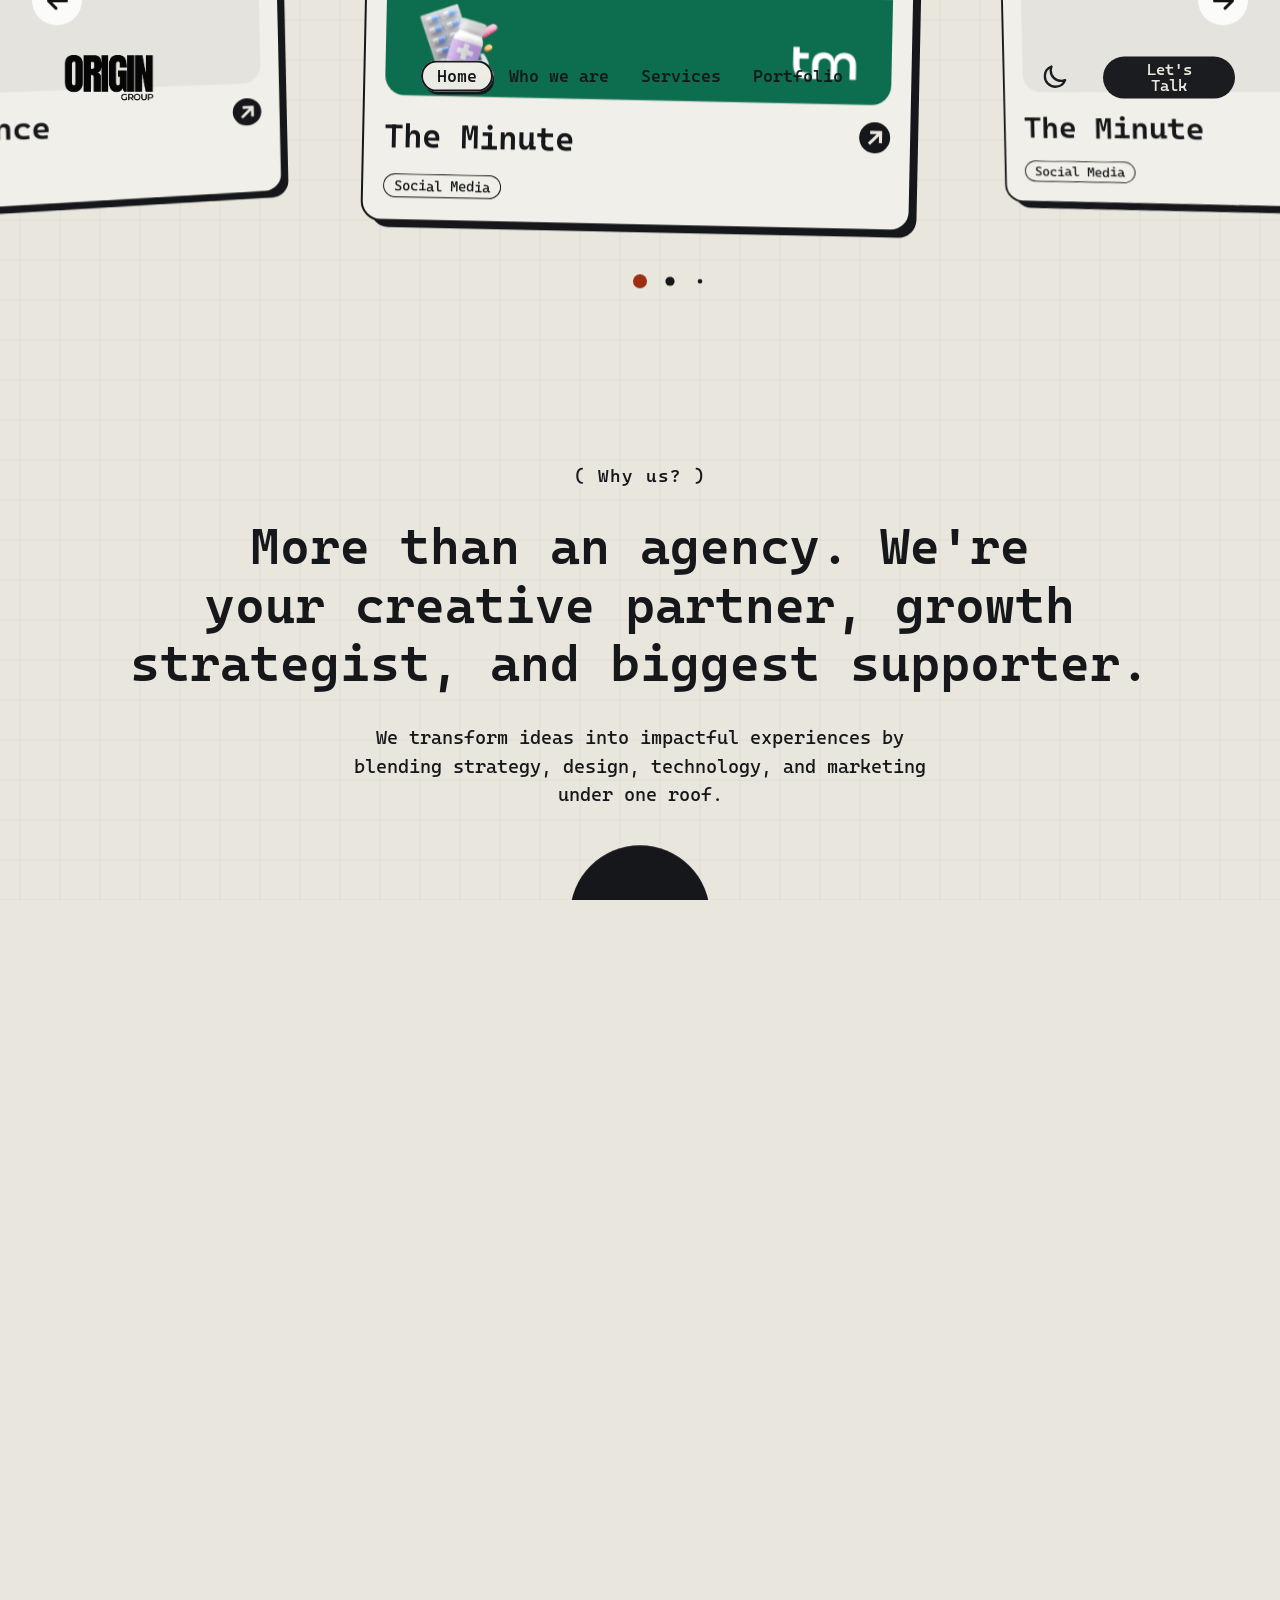
==== commit 9155c252: "updated" ====
--- a/index.html
+++ b/index.html
@@ -1060,7 +1060,7 @@
 								<h3 class="tt-footer-widget-heading">More</h3>
 								<ul class="tt-footer-widget-list">
 									<li><a href="/contact.html" class="tt-link">Contact</a></li>
-									<li><a href="portfolio-scrolling-tilted.html" class="tt-link">Qorezen</a></li>
+									<li><a href="https://qorezen.in/" target="_blank" class="tt-link">Qorezen</a></li>
 								</ul> <!-- /.tt-footer-widget-list -->
 							</div> <!-- /.tt-footer-widget -->
 						</div> <!-- /.tt-col -->
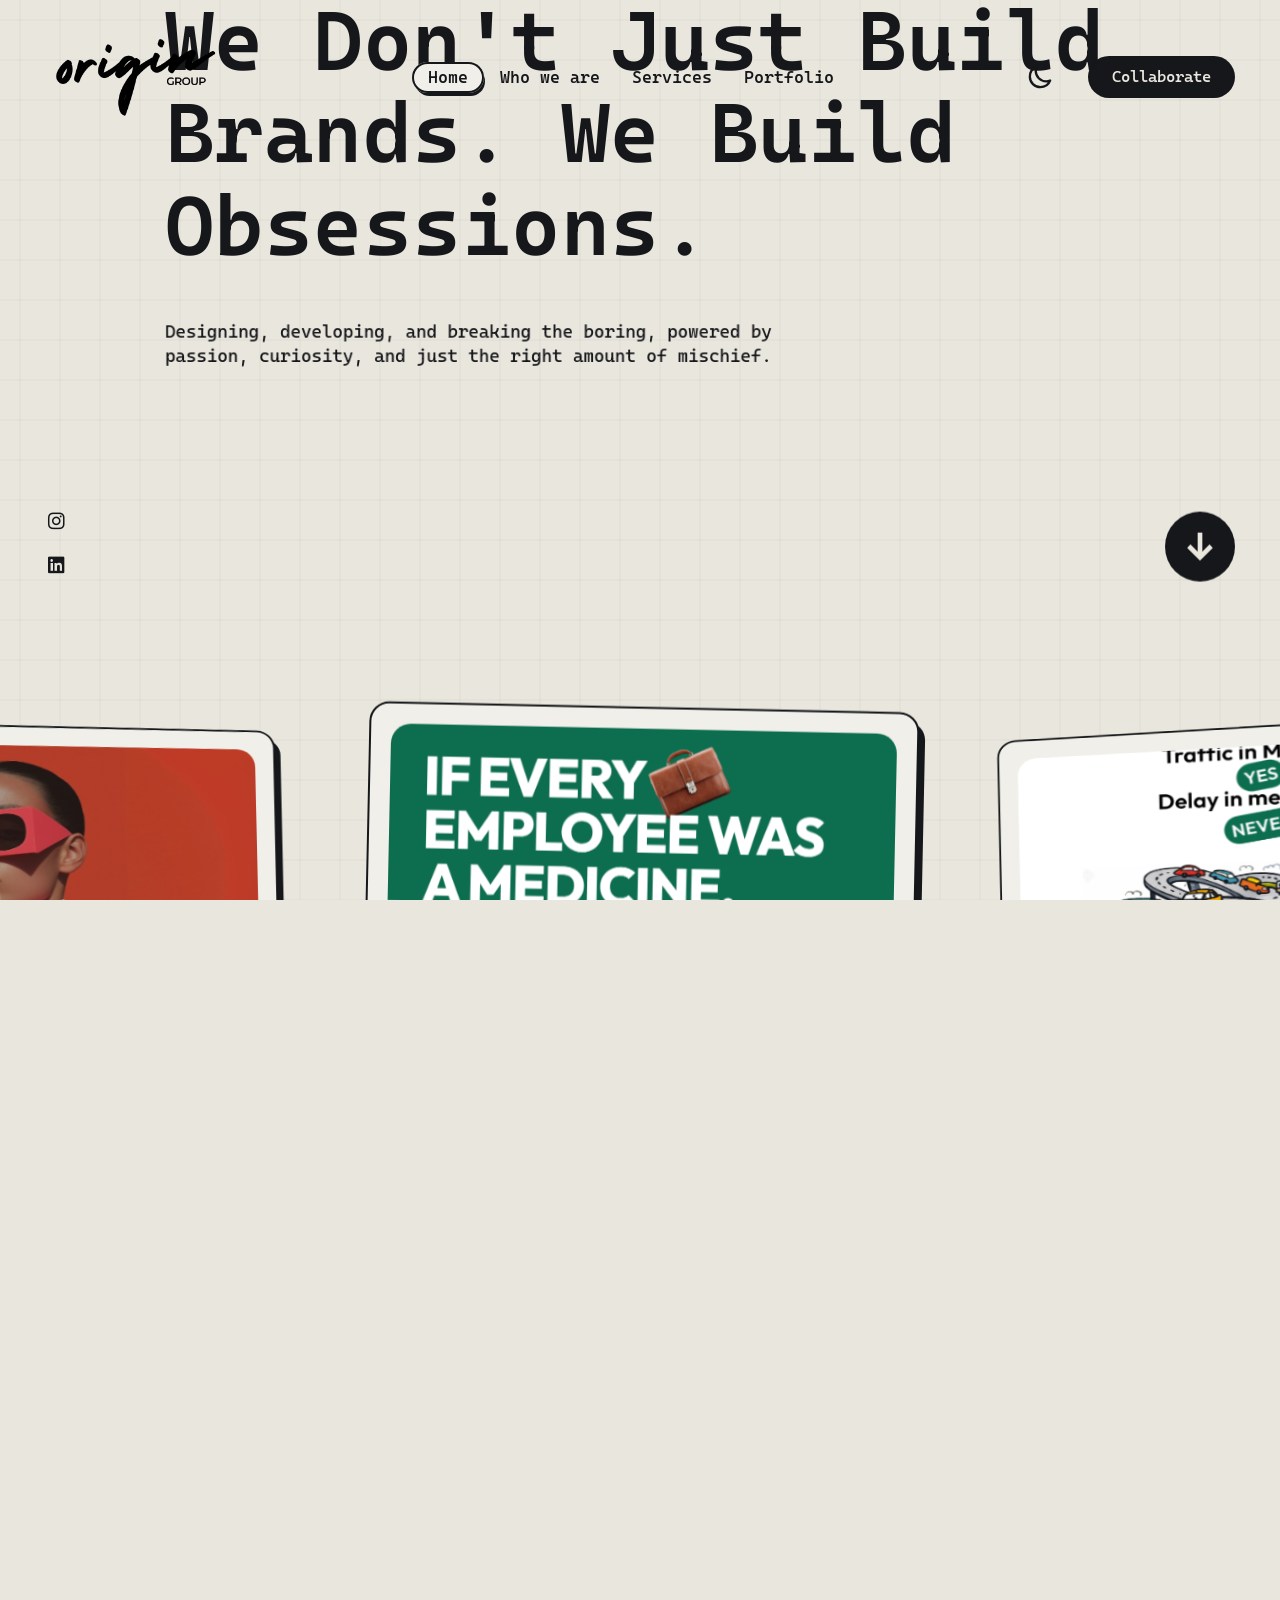
==== commit d7da0128: "updated" ====
--- a/index.html
+++ b/index.html
@@ -153,7 +153,7 @@
 
 						<!-- Begin header button (hidden on small screens!) -->
 						<a href="/contact.html" class="tt-btn tt-btn-secondary hide-from-xlg tt-magnetic-item">
-							<span data-hover="Let's Talk">Let's Talk</span>
+							<span data-hover="Let's Talk">Collaborate</span>
 						</a>
 						<!-- End header button -->
 
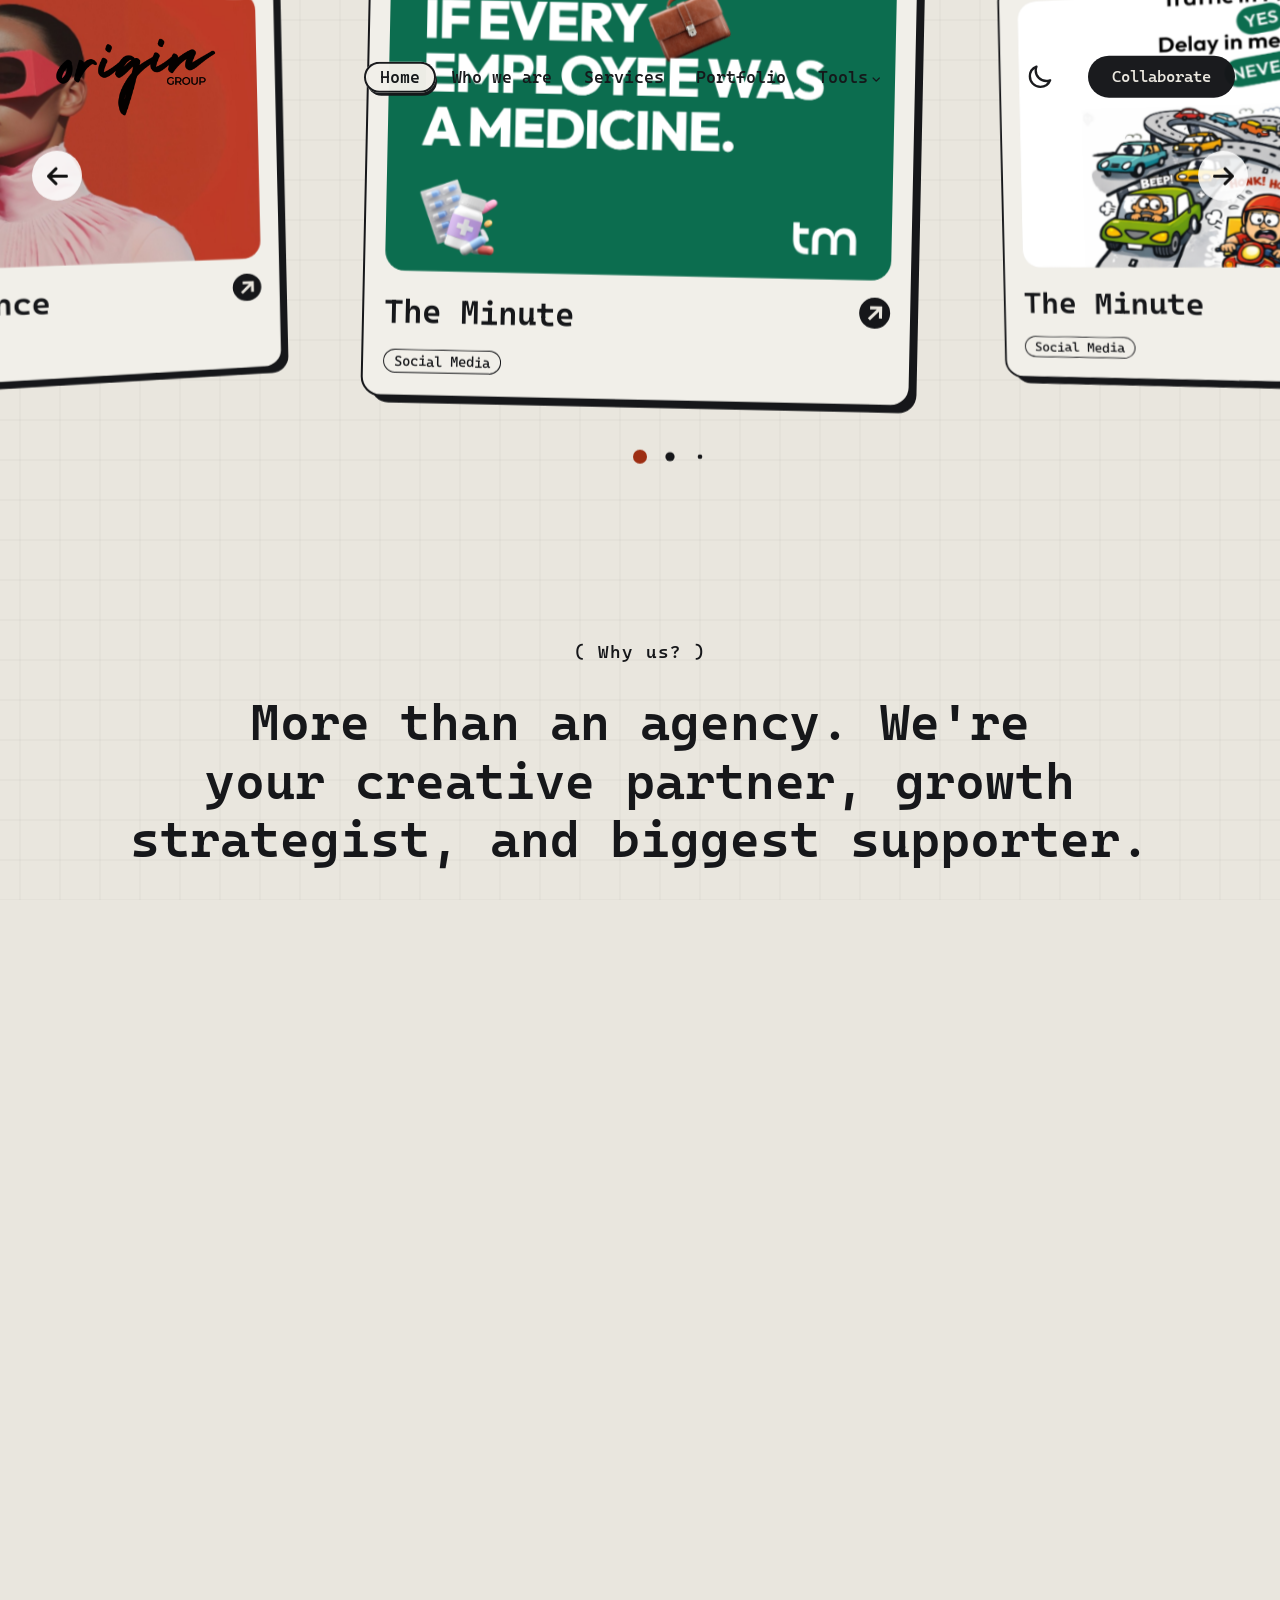
==== commit e87eaa85: "sitemap generator" ====
--- a/index.html
+++ b/index.html
@@ -127,6 +127,17 @@
 											<li><a href="/portfolio.html">Portfolio</a></li>
 
 
+										
+											<li class="tt-submenu-wrap tt-submenu-master">
+												<div class="tt-submenu-trigger">
+													<a href="#">Tools</a>
+												</div>
+												<div class="tt-submenu">
+													<ul class="tt-submenu-list">
+														<li><a href="/sitemap-generator.html">Sitemap Generator</a></li>
+													</ul>
+												</div>
+											</li>
 										</ul>
 
 									</div>
@@ -1059,6 +1070,7 @@
 							<div class="tt-footer-widget">
 								<h3 class="tt-footer-widget-heading">More</h3>
 								<ul class="tt-footer-widget-list">
+									<li><a href="/sitemap-generator.html" class="tt-link">Sitemap Generator</a></li>
 									<li><a href="/contact.html" class="tt-link">Contact</a></li>
 									<li><a href="https://qorezen.in/" target="_blank" class="tt-link">Qorezen</a></li>
 								</ul> <!-- /.tt-footer-widget-list -->
